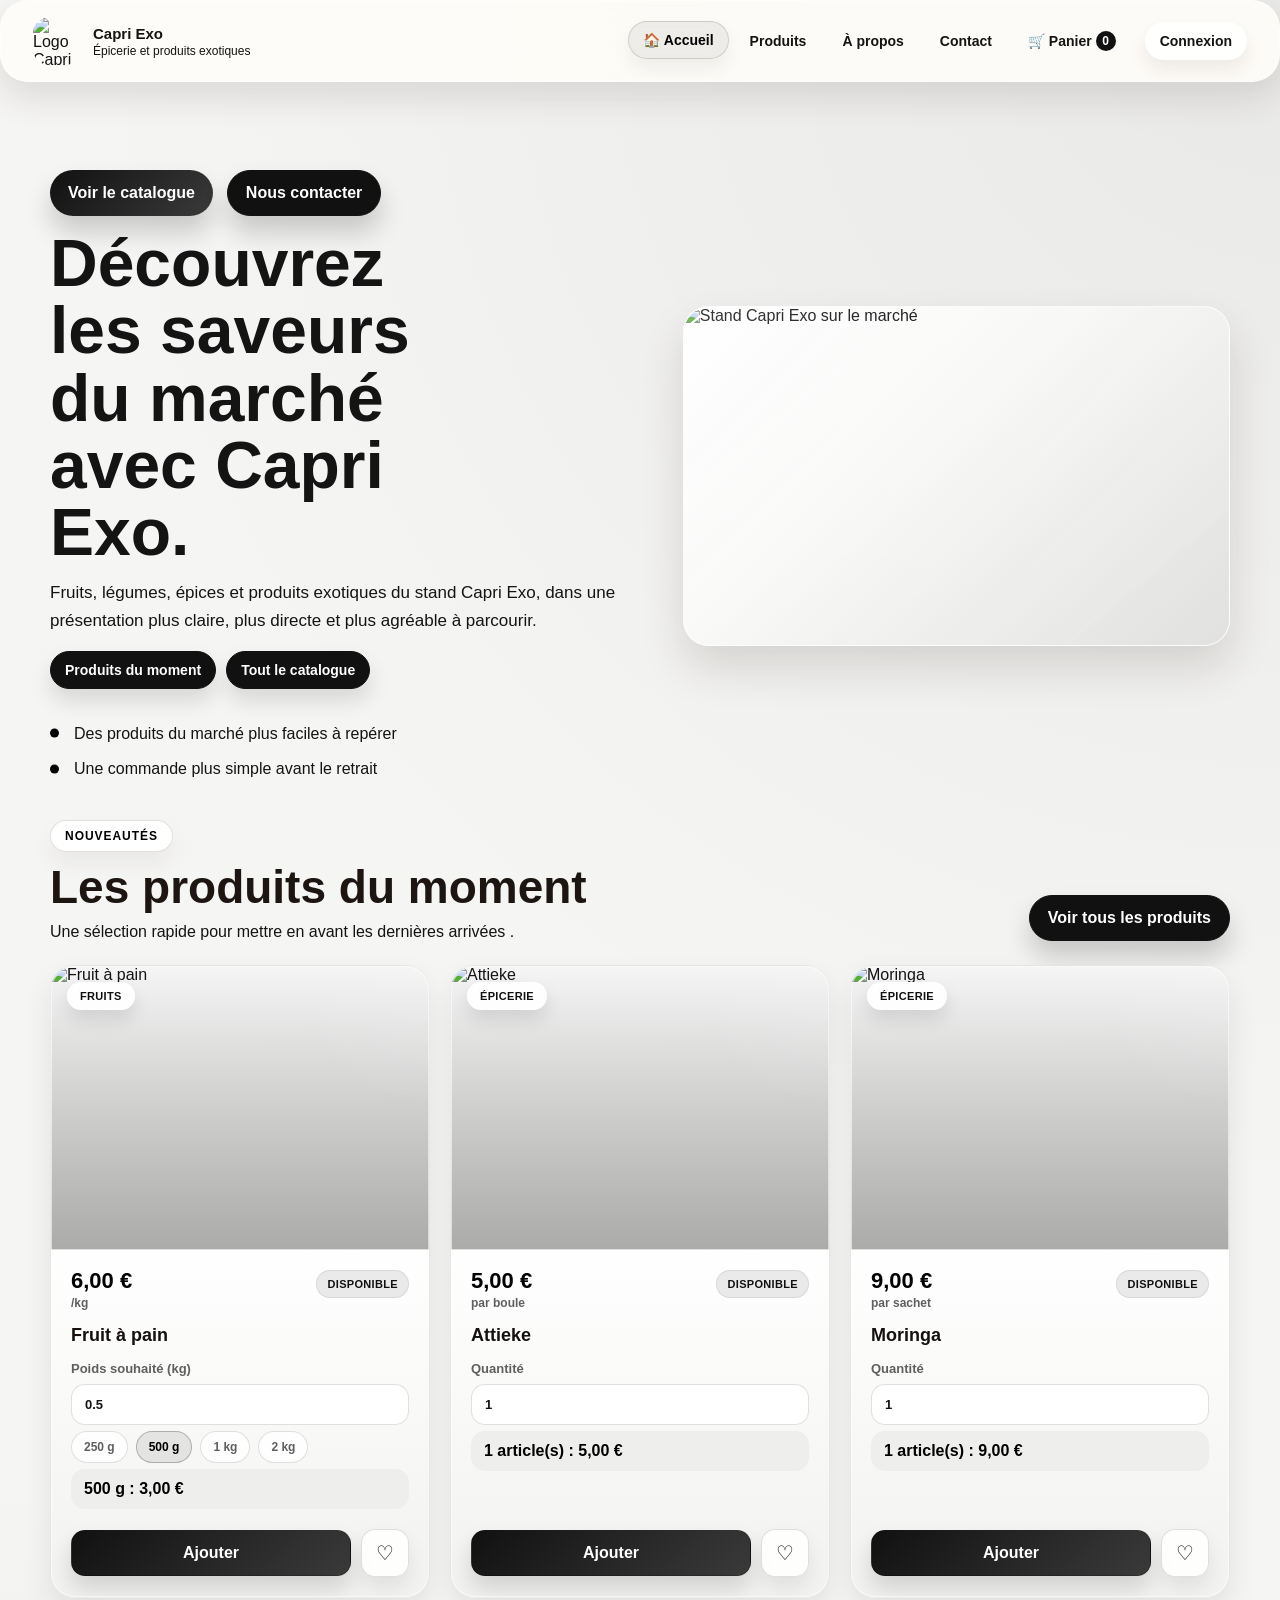
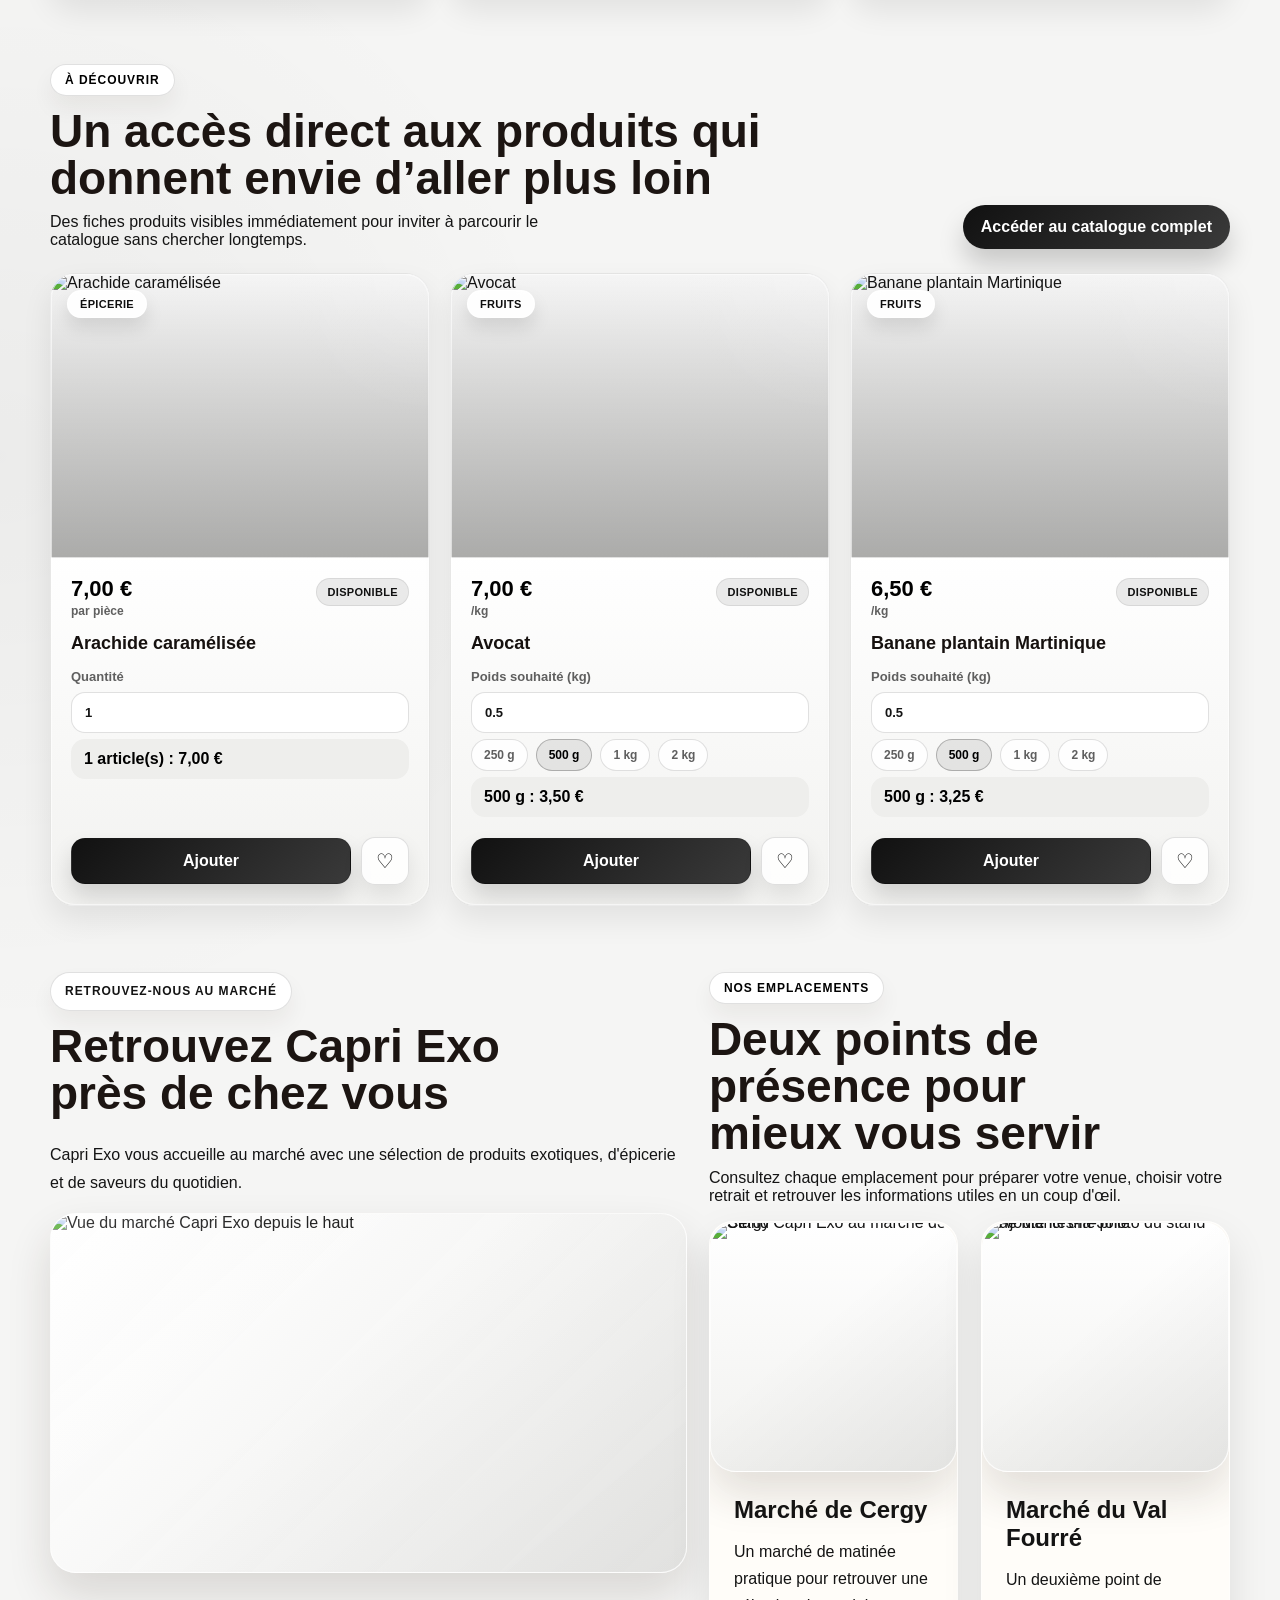
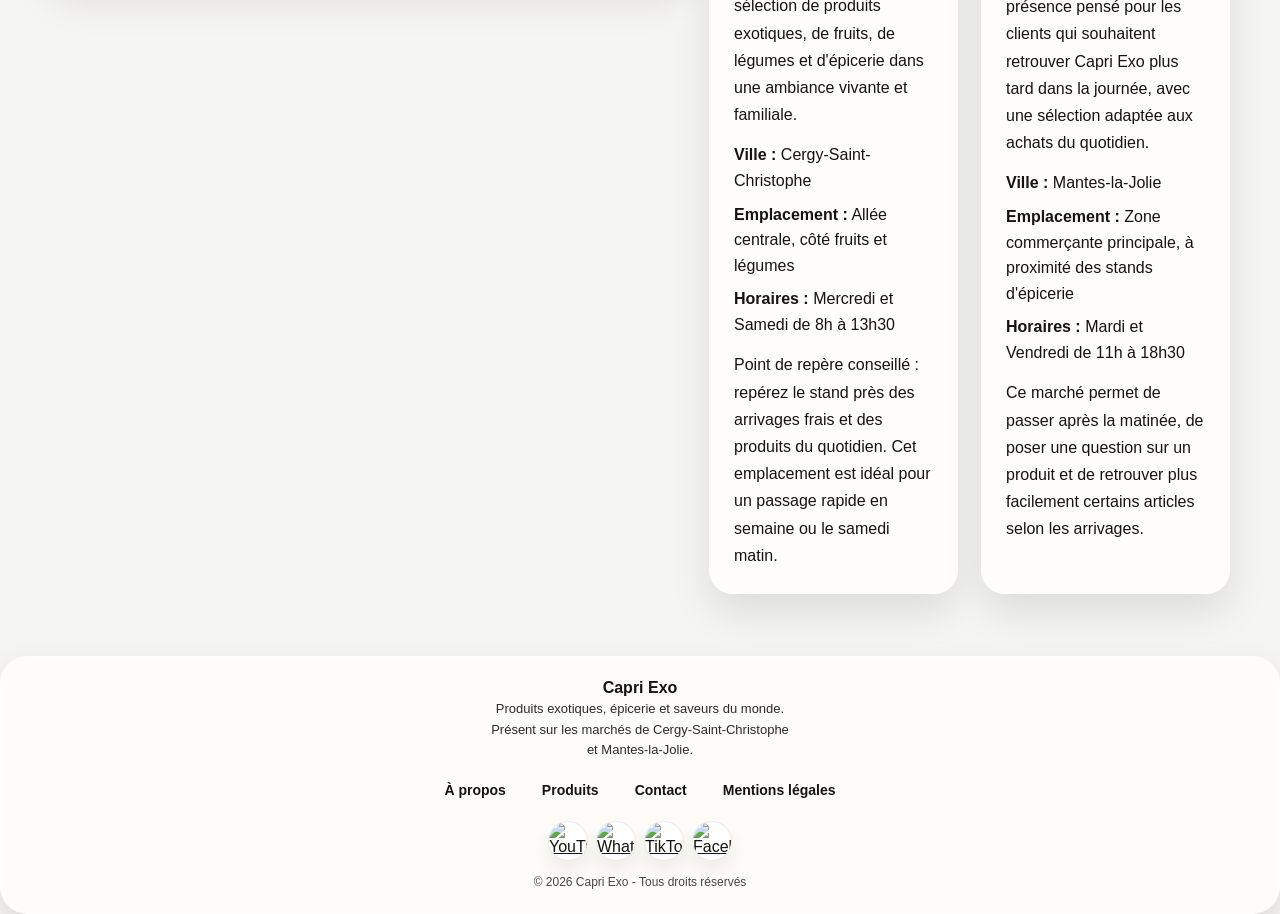
==== index.html @ e4e307e5 "Add files via upload" ====
﻿<!DOCTYPE html>
<html lang="fr">
<head>
  <meta charset="UTF-8">
  <meta name="viewport" content="width=device-width, initial-scale=1.0">
  <title>Capri Exo - Accueil</title>
  <meta name="description" content="Capri Exo présente des produits exotiques, épices, fruits, légumes et tubercules avec catalogue, fiches détaillées, panier et commande simplifiée.">
  <link rel="stylesheet" href="style.css">
  <link rel="icon" href="images/logocapriexo.png">
</head>
<body class="page-home">
  <nav class="site-nav">
    <a href="index.html" class="brand" aria-label="Accueil Capri Exo">
      <span class="brand-mark"><img src="images/logocapriexo.png" alt="Logo Capri Exo"></span>
      <span class="brand-text">
        <strong>Capri Exo</strong>
        <small>Épicerie et produits exotiques</small>
      </span>
    </a>

    <div class="nav-links">
      <a href="index.html" aria-current="page">🏠 Accueil</a>
      <a href="produits.html">Produits</a>
      <a href="apropos.html">À propos</a>
      <a href="contact.html">Contact</a>
      <a href="panier.html">🛒 Panier <span class="badge-panier">0</span></a>
      <a href="connexion.html" class="nav-login-link">Connexion</a>
    </div>
  </nav>

  <main>
    <section class="hero">
      <div class="hero-copy">
        <div class="hero-actions hero-actions-top">
          <a class="button button-primary" href="produits.html">Voir le catalogue</a>
          <a class="button button-secondary" href="contact.html">Nous contacter</a>
        </div>

        <h1>Découvrez les saveurs du marché avec Capri Exo.</h1>
        <p class="hero-text">
          Fruits, légumes, épices et produits exotiques du stand Capri Exo, dans une présentation
          plus claire, plus directe et plus agréable à parcourir.
        </p>

        <div class="hero-quick-links" aria-label="Accès rapide">
          <a class="quick-link" href="#latestHighlights">Produits du moment</a>
          <a class="quick-link" href="produits.html">Tout le catalogue</a>
        </div>

        <ul class="hero-points">
          <li>Des produits du marché plus faciles à repérer</li>
          <li>Une commande plus simple avant le retrait</li>
        </ul>
      </div>

      <div class="hero-visual">
        <div class="hero-photo-panel">
          <div class="photo-frame photo-frame-large">
            <img src="images/stand-marche-principal.webp" alt="Stand Capri Exo sur le marché">
          </div>
        </div>
      </div>
    </section>

    <section class="section home-products-section">
      <div class="home-section-head">
        <div class="section-heading section-heading-left">
          <p class="eyebrow">Nouveautés</p>
          <h2>Les produits du moment </h2>
          <p>Une sélection rapide pour mettre en avant les dernières arrivées .</p>
        </div>
        <a class="button button-secondary" href="produits.html">Voir tous les produits</a>
      </div>

      <div id="latestHighlights" class="product-grid compact-grid" aria-label="Produits du moment"></div>
    </section>

    <section class="section home-products-section home-products-section-alt">
      <div class="home-section-head">
        <div class="section-heading section-heading-left">
          <p class="eyebrow">À découvrir</p>
          <h2>Un accès direct aux produits qui donnent envie d’aller plus loin</h2>
          <p>Des fiches produits visibles immédiatement pour inviter à parcourir le catalogue sans chercher longtemps.</p>
        </div>
        <a class="button button-primary" href="produits.html">Accéder au catalogue complet</a>
      </div>

      <div id="homeSelection" class="product-grid compact-grid" aria-label="Produits à découvrir"></div>
    </section>

    <section class="section story-section">
      <div class="story-copy">
        <div class="section-heading section-heading-left">
          <p class="eyebrow">Retrouvez-nous au marché</p>
          <h2>Retrouvez Capri Exo près de chez vous</h2>
        </div>

        <p>
          Capri Exo vous accueille au marché avec une sélection de produits exotiques, d'épicerie et de saveurs du quotidien.
        </p>

        <div class="photo-frame market-photo-left">
          <img src="images/photo marché de haut.jpg" alt="Vue du marché Capri Exo depuis le haut">
        </div>
      </div>

      <div class="market-side">
        <div class="section-heading section-heading-left market-section-heading">
          <p class="eyebrow">Nos emplacements</p>
          <h2>Deux points de présence pour mieux vous servir</h2>
          <p>Consultez chaque emplacement pour préparer votre venue, choisir votre retrait et retrouver les informations utiles en un coup d'œil.</p>
        </div>

        <div id="marketLocationsGrid" class="market-locations-grid" aria-label="Présence de Capri Exo sur les marchés"></div>
      </div>
    </section>

  </main>

  <footer class="site-footer">
    <div class="footer-main">
      <div class="footer-brand">
        <strong>Capri Exo</strong>
        <p>Produits exotiques, épicerie et saveurs du monde.</p>
      </div>

      <div class="footer-links">
        <a href="apropos.html">À propos</a>
        <a href="produits.html">Produits</a>
        <a href="contact.html">Contact</a>
        <a href="mentionlegales.html">Mentions légales</a>
      </div>

      <div class="footer-socials" aria-label="Réseaux sociaux">
        <a href="https://www.youtube.com" target="_blank" rel="noopener noreferrer" aria-label="YouTube">
          <img src="images/youtubelogo.png" alt="YouTube">
        </a>
        <a href="https://www.whatsapp.com" target="_blank" rel="noopener noreferrer" aria-label="WhatsApp">
          <img src="images/whatapplogo.png" alt="WhatsApp">
        </a>
        <a href="https://www.tiktok.com" target="_blank" rel="noopener noreferrer" aria-label="TikTok">
          <img src="images/tiktoklogo.png" alt="TikTok">
        </a>
        <a href="https://www.facebook.com" target="_blank" rel="noopener noreferrer" aria-label="Facebook">
          <img src="images/facebooklogo.png" alt="Facebook">
        </a>
      </div>

      <p class="footer-copy">© 2026 Capri Exo - Tous droits réservés</p>
    </div>

  </footer>

  <script src="produit.js"></script>
</body>
</html>
---- style.css ----
﻿/* =========================
   1. VARIABLES ET BASE GLOBALE
========================= */

/* Variables globales du theme pour centraliser les couleurs, espacements et rayons. */
:root {
  --bg: #f5f5f4;
  --surface-soft: #eeeeec;
  --text: #141414;
  --muted: #5f5f5f;
  --line: rgba(0, 0, 0, 0.12);
  --primary: #111111;
  --primary-dark: #000000;
  --accent: #3d3d3d;
  --shadow: 0 18px 40px rgba(0, 0, 0, 0.10);
  --radius-lg: 24px;
  --max-width: 1180px;
  --space-section-y: 48px;
  --space-block-gap: 24px;
  --space-content-gap: 18px;
  --space-tight-gap: 12px;
  --space-card-padding: 24px;
  --space-card-padding-sm: 20px;
}

/* Les dimensions incluent bordure et padding pour simplifier les calculs. */
* {
  box-sizing: border-box;
}

/* Le defilement ancre est lisse sur tout le site. */
html {
  scroll-behavior: smooth;
}

/* Base visuelle de toute l'application. */
body {
  margin: 0;
  padding-top: 148px;
  min-height: 100vh;
  display: flex;
  flex-direction: column;
  font-family: Arial, sans-serif;
  background:
    radial-gradient(circle at top right, rgba(0, 0, 0, 0.05), transparent 28%),
    radial-gradient(circle at left center, rgba(0, 0, 0, 0.04), transparent 24%),
    var(--bg);
  color: var(--text);
}

/* Voile d'entree affiche pendant le chargement de la page. */
body::before {
  content: "";
  position: fixed;
  inset: 0;
  z-index: 5000;
  background: rgba(245, 245, 244, 0.94);
  pointer-events: none;
  animation: pageReveal 0.65s ease forwards;
}

/* Etat de sortie de page quand la navigation se fait entre ecrans. */
body.page-leaving::before {
  animation: none;
  opacity: 1;
  visibility: visible;
}

/* Contenu principal anime a l'arrivee de la page. */
body .site-nav,
body main,
body .site-footer {
  opacity: 0;
  transform: translateY(18px);
  animation: contentReveal 0.7s ease forwards;
}

/* Le bandeau superieur entre avec un leger decalage inverse. */
body .site-nav {
  transform: translateY(-12px);
  animation-duration: 0.6s;
}

body main {
  animation-delay: 0.08s;
}

body .site-footer {
  animation-delay: 0.16s;
}

/* Fond differencie pour la page d'accueil. */
body.page-home::before {
  background: #fff;
  animation-duration: 0.72s;
}

/* Sortie de page avec opacite reduite. */
body.page-leaving .site-nav,
body.page-leaving main,
body.page-leaving .site-footer {
  animation: none;
  opacity: 0;
  transform: translateY(12px);
  transition: opacity 0.28s ease, transform 0.28s ease;
}

/* Le header recule un peu plus lors de la sortie. */
body.page-leaving .site-nav {
  transform: translateY(-8px);
}

/* Le contenu principal prend l'espace vertical utile. */
main {
  min-height: 72vh;
  flex: 1 0 auto;
}

/* Les liens heritent de la couleur courante. */
a {
  color: inherit;
}

/* Les controles de formulaire utilisent la meme police que le contenu. */
button,
input,
textarea {
  font: inherit;
}

/* Les images restent responsives par defaut. */
img {
  max-width: 100%;
}

/* Elements animes progressivement au scroll ou a l'arrivee dans la page d'accueil. */
.reveal-on-scroll.reveal-ready {
  --reveal-y: 30px;
  --reveal-scale: 0.99;
  opacity: 0;
  transform: translate3d(0, var(--reveal-y), 0) scale(var(--reveal-scale));
  transition:
    opacity 0.78s cubic-bezier(0.22, 1, 0.36, 1),
    transform 0.78s cubic-bezier(0.22, 1, 0.36, 1);
  transition-delay: var(--reveal-delay, 0ms);
  will-change: opacity, transform;
  backface-visibility: hidden;
}

.reveal-on-scroll.reveal-ready.is-visible {
  opacity: 1;
  transform: translate3d(0, 0, 0) scale(1);
}

.reveal-card.reveal-ready {
  --reveal-y: 22px;
  --reveal-scale: 0.994;
}


/* =========================
   2. HEADER / NAVIGATION
========================= */

/* Header principal : il prend toute la largeur du haut de page, garde la marque a gauche,
   place la recherche au centre et les liens a droite. */
.site-nav {
  position: fixed;
  top: 0;
  left: 0;
  z-index: 2000;
  width: 100%;
  display: grid;
  grid-template-columns: auto 1fr;
  grid-template-areas: "brand links";
  align-items: center;
  gap: 18px;
  padding: 16px clamp(16px, 3vw, 32px);
  border: 1px solid rgba(255, 255, 255, 0.55);
  border-radius: 28px;
  background: rgba(255, 253, 249, 0.88);
  box-shadow: 0 16px 35px rgba(61, 36, 28, 0.12);
  backdrop-filter: blur(18px);
  overflow: hidden;
}

/* Bloc cliquable de la marque. */
.brand {
  grid-area: brand;
  display: inline-flex;
  align-items: center;
  gap: 12px;
  text-decoration: none;
  color: var(--text);
  flex-shrink: 0;
}

/* Pastille visuelle du logo. */
.brand-mark {
  width: 48px;
  height: 48px;
  display: inline-flex;
  align-items: center;
  justify-content: center;
  border-radius: 16px;
  overflow: hidden;
}

/* Logo image in the brand badge. */
.brand-mark img {
  width: 100%;
  height: 100%;
  object-fit: cover;
  display: block;
}

/* Empilement vertical du nom et du sous-titre. */
.brand-text {
  display: grid;
  gap: 2px;
}

/* Nom principal de la marque. */
.brand-text strong {
  font-size: 15px;
}

/* Sous-titre descriptif de la marque. */
.brand-text small {
  color: var(--text);
  font-size: 12px;
}

/* Zone des liens de navigation. */
.nav-links {
  grid-area: links;
  display: flex;
  align-items: center;
  gap: 6px;
  justify-self: end;
  justify-content: flex-end;
  flex-wrap: wrap;
}

/* Style des liens de navigation. */
.nav-links a {
  display: inline-flex;
  align-items: center;
  justify-content: center;
  padding: 10px 14px;
  border: 1px solid transparent;
  border-radius: 999px;
  color: var(--text);
  text-decoration: none;
  font-size: 14px;
  font-weight: 700;
  transition: background 0.25s ease, color 0.25s ease, transform 0.25s ease, border-color 0.25s ease, box-shadow 0.25s ease;
}

/* Etat au survol et page courante. */
.nav-links a:hover,
.nav-links a[aria-current="page"] {
  background: rgba(0, 0, 0, 0.06);
  color: var(--primary-dark);
  transform: translateY(-1px);
}

.nav-links a[aria-current="page"] {
  border-color: rgba(0, 0, 0, 0.14);
  box-shadow: 0 10px 20px rgba(0, 0, 0, 0.06);
}

/* Bouton de connexion plus visible tout à droite du header. */
.nav-login-link {
  margin-left: 8px;
  border: 1px solid rgba(0, 0, 0, 0.16);
  background: rgba(255, 255, 255, 0.82);
  color: var(--primary-dark);
  box-shadow: 0 10px 18px rgba(67, 42, 30, 0.08);
}

.nav-login-link:hover,
.nav-login-link[aria-current="page"] {
  background: rgba(0, 0, 0, 0.08);
}

.nav-toggle {
  display: none;
  align-items: center;
  justify-content: center;
  width: 46px;
  height: 46px;
  padding: 0;
  border: 1px solid rgba(0, 0, 0, 0.12);
  border-radius: 16px;
  background: rgba(255, 255, 255, 0.9);
  color: var(--primary-dark);
  box-shadow: 0 10px 18px rgba(0, 0, 0, 0.08);
}

.nav-toggle-bars {
  display: grid;
  gap: 5px;
}

.nav-toggle-bars span {
  display: block;
  width: 18px;
  height: 2px;
  border-radius: 999px;
  background: currentColor;
  transition: transform 0.22s ease, opacity 0.22s ease;
}

/* Badge du panier dans le menu. */
.badge-panier {
  display: inline-flex;
  align-items: center;
  justify-content: center;
  min-width: 20px;
  height: 20px;
  margin-left: 4px;
  padding: 0 5px;
  border-radius: 999px;
  background: var(--primary);
  color: #fff;
  font-size: 12px;
}

/* Formulaire de recherche de la barre du haut. */
.search-box {
  display: flex;
  align-items: center;
  width: min(100%, 600px);
  min-height: 56px;
  margin: 0 auto;
  padding: 4px;
  border: 1px solid rgba(95, 67, 52, 0.14);
  border-radius: 999px;
  background: rgba(255, 255, 255, 0.96);
  box-shadow: 0 10px 24px rgba(67, 42, 30, 0.08);
  transition: border-color 0.25s ease, box-shadow 0.25s ease, transform 0.25s ease;
}

/* Effet visuel applique quand on clique dans la recherche. */
.search-box:focus-within {
  border-color: rgba(0, 0, 0, 0.28);
  box-shadow: 0 14px 30px rgba(0, 0, 0, 0.10);
}

/* Champ de recherche principal. */
.search-box input {
  width: 100%;
  padding: 14px 18px;
  border: none;
  background: transparent;
  color: var(--text);
  font-size: 15px;
}

/* Style du texte indicatif dans le champ. */
.search-box input::placeholder {
  color: #8a7d76;
}

/* On garde un focus propre sans double contour sur le champ. */
.search-box input:focus {
  outline: none;
  box-shadow: none;
}

/* Bouton de soumission de la recherche. */
.search-box button {
  width: 48px;
  height: 48px;
  flex: 0 0 48px;
  padding: 0;
  border-radius: 50%;
  background: linear-gradient(135deg, var(--primary), #3a3a3a);
  color: #fff;
  font-weight: 700;
  box-shadow: 0 10px 18px rgba(0, 0, 0, 0.18);
  transition: transform 0.25s ease, box-shadow 0.25s ease, filter 0.25s ease;
}

/* Animation legere au survol du bouton. */
.search-box button:hover {
  transform: translateY(-1px) scale(1.03);
  box-shadow: 0 14px 22px rgba(0, 0, 0, 0.22);
  filter: brightness(1.03);
}

/* Taille et dessin de l'icone de recherche. */
.search-box button svg {
  width: 19px;
  height: 19px;
  stroke: currentColor;
  stroke-width: 2.2;
  fill: none;
  stroke-linecap: round;
  stroke-linejoin: round;
}

/* =========================
   3. BOUTONS ET FORMULAIRES
========================= */

/* Etats de focus pour les champs des formulaires. */
.form-stack input:focus,
.form-stack select:focus,
.form-stack textarea:focus,
.quantity-control input:focus,
.cart-control input:focus,
.summary-fields input:focus,
.summary-fields select:focus,
.summary-fields textarea:focus {
  outline: none;
  border-color: rgba(0, 0, 0, 0.28);
  box-shadow: 0 0 0 4px rgba(0, 0, 0, 0.08);
}

/* Boutons partages entre la recherche et les composants generiques. */
.search-box button,
.button {
  display: inline-flex;
  align-items: center;
  justify-content: center;
  border: none;
  border-radius: 999px;
  cursor: pointer;
  text-decoration: none;
  transition: transform 0.25s ease, box-shadow 0.25s ease, background 0.25s ease;
}

/* Base des boutons reutilisables. */
.button {
  padding: 13px 18px;
  font-weight: 700;
}

/* Animation commune au survol de plusieurs controles. */
.button:hover,
.icon-button:hover,
.filter-button:hover,
.add-button:hover {
  transform: translateY(-2px);
}

/* Variante primaire des boutons d'action. */
.button-primary {
  background: linear-gradient(135deg, var(--primary), #3a3a3a);
  color: #fff;
  box-shadow: 0 16px 26px rgba(0, 0, 0, 0.18);
}

/* Variante secondaire plus legere. */
.button-secondary {
  background: rgba(255, 255, 255, 0.76);
  color: var(--primary-dark);
  border: 1px solid rgba(0, 0, 0, 0.14);
}

/* Variante WhatsApp pour les commandes rapides. */
.button-whatsapp {
  background: #1f1f1f;
  color: #fff;
  box-shadow: 0 16px 26px rgba(0, 0, 0, 0.18);
}

/* Les boutons désactivés restent visibles mais non cliquables. */
button:disabled,
.button:disabled,
.add-button:disabled {
  opacity: 0.55;
  cursor: not-allowed;
  transform: none;
  box-shadow: none;
}

/* Etiquettes de formulaire dans les cartes et le panier. */
.quantity-control label,
.cart-control label,
.form-stack label {
  display: grid;
  gap: 8px;
  color: var(--muted);
  font-size: 13px;
  font-weight: 700;
}

/* Champs de saisie generiques. */
.quantity-control input,
.cart-control input,
.form-stack input,
.form-stack select,
.form-stack textarea {
  width: 100%;
  padding: 12px 13px;
  border: 1px solid var(--line);
  border-radius: 14px;
  background: rgba(255, 255, 255, 0.92);
  color: var(--text);
}

/* Zone de saisie multilignes. */
.form-stack textarea {
  min-height: 120px;
  resize: vertical;
}

/* Message de formulaire ou de confirmation. */
.form-message {
  min-height: 24px;
  margin: 12px 0 0;
  color: var(--primary-dark);
  font-weight: 700;
}

/* =========================
   4. BLOCS COMMUNS ET MISE EN PAGE
========================= */

/* Grilles et grandes zones de page partagees. */
.hero,
.section,
.catalog-page,
.detail-page,
.contact-page,
.cart-page,
.about-page,
.legal-page {
  width: min(calc(100% - 32px), var(--max-width));
  margin: 0 auto;
}

/* Cartes partagees entre plusieurs sections du site. */
.content-card,
.feature-card,
.product-card,
.review-card,
.cart-item,
.summary-card,
.modal-card,
.info-panel {
  border: 1px solid rgba(255, 255, 255, 0.6);
  border-radius: var(--radius-lg);
  background: rgba(255, 253, 249, 0.9);
  box-shadow: var(--shadow);
}

.photo-frame,
.content-card,
.feature-card,
.market-location-card,
.review-card,
.summary-card,
.info-panel {
  transition:
    transform 0.35s ease,
    box-shadow 0.35s ease,
    border-color 0.35s ease;
}

.page-home .photo-frame:hover,
.page-home .content-card:hover,
.page-home .feature-card:hover,
.page-home .market-location-card:hover,
.page-home .info-panel:hover {
  transform: translateY(-4px);
  box-shadow: 0 26px 46px rgba(0, 0, 0, 0.14);
  border-color: rgba(0, 0, 0, 0.12);
}

/* Padding commun des cartes de contenu. */
.feature-card,
.content-card,
.info-panel,
.summary-card {
  padding: var(--space-card-padding);
}

/* Titre dans les cartes de contenu. */
.feature-card h3,
.content-card h2,
.info-panel h3,
.summary-card h2,
.modal-card h2 {
  margin: 0 0 14px;
  font-size: clamp(21px, 2.1vw, 30px);
  line-height: 1.15;
  text-wrap: balance;
}

/* Petit surtitre de section. */
.eyebrow {
  display: inline-flex;
  align-items: center;
  width: fit-content;
  margin: 0 0 10px;
  padding: 8px 14px;
  border: 1px solid rgba(0, 0, 0, 0.12);
  border-radius: 999px;
  background: rgba(255, 255, 255, 0.94);
  color: var(--primary-dark);
  font-size: 12px;
  font-weight: 700;
  letter-spacing: 0.08em;
  text-transform: uppercase;
  box-shadow: 0 12px 22px rgba(59, 37, 24, 0.06);
}

/* Titres partages entre le hero, les sections et les fiches produit. */
.hero h1,
.page-banner h1,
.section-heading h2,
.product-info h1 {
  margin: 0;
  line-height: 1.02;
}

/* Corps de texte descriptif des principales zones. */
.hero-text,
.page-banner p,
.story-copy p,
.content-card p,
.product-description,
.info-panel p {
  color: var(--text);
  line-height: 1.75;
}

/* Titre de section centre. */
.section-heading {
  max-width: 720px;
  margin: 0 auto 24px;
  display: grid;
  gap: var(--space-tight-gap);
  text-align: center;
}

/* Variante alignee a gauche. */
.section-heading-left,
.page-banner-left {
  margin-left: 0;
  margin-right: auto;
  text-align: left;
  justify-items: start;
}

.section-heading .eyebrow,
.page-banner .eyebrow {
  margin-bottom: 0;
}

.section-heading:not(.section-heading-left) .eyebrow,
.page-banner:not(.page-banner-left) .eyebrow {
  margin-left: auto;
  margin-right: auto;
}

/* Taille du titre secondaire de section. */
.section-heading h2 {
  font-size: clamp(28px, 4vw, 46px);
  text-wrap: balance;
}

.page-banner h1,
.section-heading h2,
.product-info h1 {
  color: #1c1512;
}

.page-banner p:last-child,
.section-heading p:last-child {
  max-width: 62ch;
  margin: 0 auto;
}

.page-banner-left p:last-child,
.section-heading-left p:last-child {
  margin-left: 0;
}

/* Texte adouci pour les infos secondaires. */
.info-note,
.muted {
  color: var(--text);
}

.page-banner p:last-child,
.content-card > p,
.legal-stack p,
.contact-layout p,
.summary-card > p {
  max-width: 60ch;
}

/* Etat vide lorsqu'aucun contenu n'est present. */
.empty-state {
  padding: 38px 28px;
  border-radius: var(--radius-lg);
  background: rgba(255, 253, 249, 0.9);
  box-shadow: var(--shadow);
  text-align: center;
}

/* =========================
   5. PAGE D'ACCUEIL
========================= */

/* Hero de la page d'accueil. */
.hero {
  position: relative;
  display: grid;
  grid-template-columns: 1.05fr 0.95fr;
  gap: 28px;
  align-items: center;
  padding: 22px 0 18px;
}

/* Taille du titre principal sur la page d'accueil. */
.hero h1 {
  max-width: 10ch;
  margin: 0;
  font-size: clamp(38px, 6.2vw, 66px);
  line-height: 1.02;
}

/* Description longue du hero. */
.hero-text {
  max-width: 600px;
  margin: 12px 0 16px;
  font-size: 17px;
  line-height: 1.65;
}

.hero-quick-links {
  display: flex;
  flex-wrap: wrap;
  gap: 10px;
  margin: 0 0 14px;
}

.quick-link {
  display: inline-flex;
  align-items: center;
  justify-content: center;
  padding: 10px 14px;
  border: 1px solid rgba(0, 0, 0, 0.10);
  border-radius: 999px;
  background: rgba(255, 255, 255, 0.82);
  color: var(--primary-dark);
  text-decoration: none;
  font-size: 14px;
  font-weight: 700;
  box-shadow: 0 10px 18px rgba(0, 0, 0, 0.05);
  transition: transform 0.22s ease, box-shadow 0.22s ease, background 0.22s ease, border-color 0.22s ease;
}

.quick-link:hover {
  transform: translateY(-1px);
  border-color: rgba(0, 0, 0, 0.16);
  background: rgba(255, 255, 255, 0.96);
  box-shadow: 0 14px 22px rgba(0, 0, 0, 0.08);
}

.page-home .quick-link {
  border-color: #111111;
  background: #111111;
  color: #ffffff;
  box-shadow: 0 12px 22px rgba(0, 0, 0, 0.12);
}

.page-home .quick-link:hover {
  border-color: #1f1f1f;
  background: #1f1f1f;
  color: #ffffff;
  box-shadow: 0 14px 24px rgba(0, 0, 0, 0.18);
}

.page-home .hero-actions-top .button-secondary,
.page-home .home-products-section .home-section-head .button-secondary {
  background: #111111;
  color: #ffffff;
  border-color: #111111;
  box-shadow: 0 16px 26px rgba(0, 0, 0, 0.18);
}

.page-home .hero-actions-top .button-secondary:hover,
.page-home .home-products-section .home-section-head .button-secondary:hover {
  background: #1f1f1f;
  color: #ffffff;
  border-color: #1f1f1f;
}

/* Ligne d'actions du hero. */
.hero-actions {
  display: flex;
  gap: 14px;
  flex-wrap: wrap;
}

/* Listes de points mis en avant. */
.hero-points,
.plain-list {
  display: grid;
  gap: 10px;
  margin: 18px 0 0;
  padding: 0;
  list-style: none;
}

/* Puces decoratives des listes. */
.hero-points li,
.plain-list li {
  position: relative;
  padding-left: 24px;
  color: var(--text);
  line-height: 1.6;
}

/* Pastille decoratrice devant chaque item de liste. */
.hero-points li::before,
.plain-list li::before {
  content: "";
  position: absolute;
  top: 0.8em;
  left: 0;
  width: 9px;
  height: 9px;
  transform: translateY(-50%);
  border-radius: 50%;
  background: #000000;
}

/* Colonne visuelle du hero. */
.hero-visual {
  display: grid;
  gap: var(--space-content-gap);
}

/* Bloc photo principal de l'accueil. */
.hero-photo-panel {
  display: grid;
  gap: var(--space-tight-gap);
}

/* Cadres photo utilises sur l'accueil avant meme d'avoir les vraies images. */
.photo-frame {
  position: relative;
  overflow: hidden;
  border: 1px solid rgba(255, 255, 255, 0.68);
  border-radius: 26px;
  background:
    linear-gradient(135deg, rgba(255, 255, 255, 0.98), rgba(238, 238, 236, 0.95));
  box-shadow: 0 22px 44px rgba(53, 33, 24, 0.14);
}

.photo-frame::before {
  content: "";
  position: absolute;
  inset: 0;
  background: linear-gradient(140deg, rgba(255, 255, 255, 0.16), transparent 42%, rgba(0, 0, 0, 0.06));
  pointer-events: none;
  animation: frameSheen 9s ease-in-out infinite;
}

.photo-frame-large {
  min-height: 340px;
}

.home-wide-photo {
  min-height: 400px;
}

.photo-frame-medium {
  min-height: 250px;
}

.photo-frame-small {
  min-height: 180px;
}

/* Style deja pret pour une vraie image quand tu l'ajouteras plus tard. */
.photo-frame img {
  width: 100%;
  height: 100%;
  display: block;
  object-fit: cover;
}

/* Emplacement visible tant que la vraie photo n'est pas encore mise. */
.photo-placeholder {
  position: relative;
  z-index: 1;
  min-height: inherit;
  height: 100%;
  display: grid;
  align-content: end;
  gap: 10px;
  padding: 28px;
}

.photo-placeholder-kicker {
  display: inline-flex;
  width: fit-content;
  padding: 8px 12px;
  border-radius: 999px;
  background: rgba(255, 255, 255, 0.86);
  color: var(--primary-dark);
  font-size: 12px;
  font-weight: 700;
  box-shadow: 0 12px 22px rgba(58, 36, 25, 0.1);
}

.photo-placeholder strong {
  font-size: clamp(22px, 3vw, 32px);
  line-height: 1.18;
}

.photo-placeholder p {
  margin: 0;
  color: var(--text);
  line-height: 1.65;
}

.photo-placeholder span {
  font-weight: 700;
}

/* Petit texte sous le visuel principal. */
.photo-caption {
  margin: 0;
  color: var(--text);
  line-height: 1.65;
}

/* Badges de contexte dans les cartes. */
.media-badge,
.card-kicker {
  display: inline-flex;
  width: fit-content;
  padding: 8px 12px;
  border-radius: 999px;
  background: rgba(34, 27, 24, 0.08);
  color: var(--text);
  font-size: 12px;
  font-weight: 700;
}

/* Grilles reutilisees sur plusieurs sections. */
.feature-grid,
.about-grid,
.contact-layout {
  display: grid;
  gap: var(--space-block-gap);
}

/* Espacement vertical des sections principales. */
.section {
  padding: var(--space-section-y) 0 28px;
}

/* Variante de recherche centree pour la page catalogue. */
.catalog-search-box {
  position: sticky;
  top: 108px;
  z-index: 1500;
  margin: 0 auto 20px;
  width: min(100%, 680px);
}

/* Grille des cartes d'avantages. */
.feature-grid {
  grid-template-columns: repeat(3, 1fr);
}

/* Mise en page de la section histoire. */
.story-section {
  display: grid;
  grid-template-columns: 1.1fr 0.9fr;
  gap: 22px;
  align-items: start;
}

/* Colonne droite de la section marche : photos + infos. */
.market-side {
  display: grid;
  gap: 14px;
}

.market-section-heading {
  margin-bottom: 2px;
}

.market-locations-grid {
  display: grid;
  grid-template-columns: repeat(2, minmax(0, 1fr));
  gap: var(--space-block-gap);
}

.market-location-card {
  overflow: hidden;
  border: 1px solid rgba(255, 255, 255, 0.6);
  border-radius: var(--radius-lg);
  background: rgba(255, 253, 249, 0.92);
  box-shadow: var(--shadow);
}

.market-location-card .photo-frame {
  position: relative;
  display: block;
  padding: 0;
  line-height: 0;
  background: linear-gradient(180deg, #ffffff, #f1f1ef);
}

.market-location-card .photo-frame img {
  position: absolute;
  inset: 0;
  width: 100%;
  height: 100%;
  display: block;
  object-fit: cover;
  object-position: center;
  padding: 0;
  margin: 0;
}

.market-location-content {
  display: grid;
  gap: 14px;
  padding: var(--space-card-padding);
}

.market-location-content h3 {
  margin: 0;
  font-size: 24px;
}

.market-location-summary,
.market-location-note {
  margin: 0;
  color: var(--text);
  line-height: 1.7;
}

.market-location-meta {
  display: grid;
  gap: 8px;
  margin: 0;
  padding: 0;
  list-style: none;
}

.market-location-meta li {
  color: var(--text);
  line-height: 1.6;
}

.market-photo-left {
  width: 100%;
  min-height: 360px;
  margin-top: 16px;
  margin-left: 0;
}

/* Lignes d'adresse et d'infos pratiques. */
.info-line {
  margin: 0 0 10px;
}

.home-products-section {
  display: grid;
  gap: 24px;
}

.home-products-section-alt {
  padding-top: 18px;
}

.home-section-head {
  display: flex;
  align-items: end;
  justify-content: space-between;
  gap: 18px;
  flex-wrap: wrap;
}

.home-section-head .section-heading {
  margin: 0;
  text-align: left;
}

.home-section-head .section-heading p:last-child {
  margin-left: 0;
}

/* Colonne de texte du hero. */
.hero-copy {
  display: grid;
  align-content: start;
}

.hero-actions-top {
  display: flex;
  justify-content: flex-start;
  margin: 0 0 14px;
}

/* Sections de l'accueil legerement plus espacees pour un rendu plus propre. */
.page-home .section {
  padding-top: 38px;
}

/* La section qui suit le hero reste un peu plus proche pour garder le rythme. */
.page-home .hero + .section {
  padding-top: 20px;
}

/* Liste de points dans la partie histoire. */
.store-checklist {
  display: grid;
  gap: 10px;
  margin: 16px 0 0;
  padding: 0;
  list-style: none;
}

/* Element unitaire de la liste d'accueil. */
.store-checklist li {
  position: relative;
  padding-left: 24px;
  color: var(--text);
  line-height: 1.6;
}

/* Pastille noire devant les points de la liste. */
.store-checklist li::before {
  content: "";
  position: absolute;
  top: 0.8em;
  left: 0;
  width: 9px;
  height: 9px;
  transform: translateY(-50%);
  border-radius: 50%;
  background: #000000;
}

/* Lien place dans l'encart d'informations. */
.info-panel .button {
  margin-top: 10px;
}

/* =========================
   6. PAGES DE CONTENU
========================= */

/* Bandeau d'introduction sur les pages internes. */
.page-banner {
  max-width: 820px;
  margin: 0 auto;
  padding: 40px 0 22px;
  display: grid;
  gap: 16px;
  text-align: center;
}

/* Grand titre du bandeau. */
.page-banner h1 {
  font-size: clamp(34px, 4.2vw, 52px);
  text-wrap: balance;
}

.page-banner::after {
  content: "";
  width: min(160px, 28vw);
  height: 3px;
  margin: 6px auto 0;
  border-radius: 999px;
  background: linear-gradient(90deg, rgba(0, 0, 0, 0.10), rgba(0, 0, 0, 0.92), rgba(120, 120, 120, 0.35));
}

.page-banner-left::after {
  margin-left: 0;
}

/* Espacement bas pour les pages secondaires. */
.contact-page,
.about-page,
.legal-page,
.cart-page {
  padding-bottom: 76px;
  display: grid;
  gap: 32px;
  align-content: start;
}

.about-page > .about-hero-visual,
.about-page > .about-grid,
.about-page > .about-markets-section,
.about-page > .about-gallery,
.contact-page > .contact-layout,
.contact-page > .section,
.legal-page > .legal-stack,
.cart-page > .cart-list,
.cart-page > .order-confirmation-shell {
  margin-top: 0;
}

.location-card {
  align-content: start;
}

.about-hero-visual {
  margin: 0;
}

.about-grid {
  grid-template-columns: repeat(2, minmax(0, 1fr));
  align-items: start;
}

.about-gallery {
  display: grid;
  grid-template-columns: repeat(3, minmax(0, 1fr));
  gap: var(--space-block-gap);
  margin-top: 0;
}

.about-markets-section {
  padding-top: 0;
}

/* Grille de la page contact et des autres blocs de contenu. */
.contact-layout {
  grid-template-columns: 0.9fr 1fr 1fr;
  margin-top: 0;
  align-items: start;
}

/* Liste des avis et pile des contenus legaux. */
.review-list,
.legal-stack {
  display: grid;
  gap: 18px;
}

.about-grid > .content-card,
.contact-layout > .content-card,
.legal-stack > .content-card {
  height: 100%;
}

.contact-page .form-stack {
  display: grid;
  gap: 16px;
}

.contact-page .form-stack label {
  gap: 10px;
}

.contact-page .form-stack input,
.contact-page .form-stack select,
.contact-page .form-stack textarea {
  padding: 13px 14px;
}

.contact-page #reviewSummary {
  margin: 4px 0 10px;
}

/* Les boutons des formulaires de contact et d'avis descendent legerement pour mieux respirer. */
.contact-page .form-stack .button-primary {
  margin-top: 14px;
}

.contact-page .form-message {
  margin-top: 14px;
}
/* Carte d'avis. */
.review-card {
  padding: var(--space-card-padding-sm);
  display: grid;
  gap: 12px;
}

/* En-tete d'un avis. */
.review-card-header {
  display: flex;
  justify-content: space-between;
  gap: 12px;
  margin-bottom: 0;
}

/* Score en etoiles d'un avis. */
.review-stars {
  color: var(--primary-dark);
}

/* Ligne de sélection des étoiles dans le formulaire d'avis. */
.rating-picker {
  display: flex;
  gap: 8px;
  flex-wrap: wrap;
}

/* Etoile cliquable dans le formulaire d'avis. */
.rating-star {
  width: 42px;
  height: 42px;
  border: 1px solid rgba(0, 0, 0, 0.12);
  border-radius: 999px;
  background: rgba(255, 255, 255, 0.78);
  color: rgba(0, 0, 0, 0.28);
  font-size: 22px;
  line-height: 1;
  cursor: pointer;
  transition: transform 0.22s ease, color 0.22s ease, background 0.22s ease;
}

.rating-star.is-active {
  background: rgba(0, 0, 0, 0.08);
  color: var(--primary-dark);
}

/* Message flottant d'ajout au panier et de confirmation rapide. */
.site-toast {
  position: fixed;
  right: 18px;
  bottom: 18px;
  z-index: 5000;
  min-width: 220px;
  max-width: min(360px, calc(100% - 36px));
  padding: 14px 16px;
  border-radius: 16px;
  background: rgba(34, 27, 24, 0.94);
  color: #fff;
  box-shadow: 0 16px 30px rgba(34, 27, 24, 0.28);
  opacity: 0;
  transform: translateY(10px);
  pointer-events: none;
  transition: opacity 0.24s ease, transform 0.24s ease;
}

.site-toast.is-visible {
  opacity: 1;
  transform: translateY(0);
}

/* =========================
   7. CATALOGUE PRODUITS
========================= */

/* Zone de filtres du catalogue. */
.catalog-tools {
  display: grid;
  gap: var(--space-tight-gap);
  margin: 20px 0 24px;
}

/* Rangee de filtres. */
.filter-row {
  display: flex;
  justify-content: center;
  gap: 10px;
  flex-wrap: wrap;
}

/* Rangee secondaire plus compacte. */
.secondary-row {
  gap: 8px;
}

/* Ligne de tri du catalogue. */
.sort-row {
  align-items: center;
}

/* Etiquette du select de tri. */
.sort-label {
  color: var(--muted);
  font-size: 14px;
  font-weight: 700;
}

/* Select de tri des produits. */
.sort-select {
  min-width: 220px;
  padding: 11px 14px;
  border: 1px solid rgba(95, 67, 52, 0.14);
  border-radius: 999px;
  background: rgba(255, 255, 255, 0.9);
  color: var(--text);
}

/* Boutons de filtres, boutons d'icones et boutons d'ajout. */
.filter-button,
.icon-button,
.add-button {
  border: 1px solid rgba(0, 0, 0, 0.12);
  cursor: pointer;
  transition: transform 0.25s ease, background 0.25s ease, border-color 0.25s ease;
}

/* Style de base des filtres. */
.filter-button {
  padding: 10px 16px;
  border-radius: 999px;
  background: rgba(255, 255, 255, 0.76);
  color: var(--muted);
  font-weight: 700;
}

/* Etat actif du filtre. */
.filter-button.is-active {
  background: rgba(0, 0, 0, 0.08);
  color: var(--primary-dark);
  border-color: rgba(0, 0, 0, 0.24);
}

/* Petite ligne de badges produit dans les cartes. */
.product-tag-row {
  display: flex;
  flex-wrap: wrap;
  gap: 8px;
  margin-top: 10px;
}

/* Espace supplémentaire sur la fiche détaillée. */
.detail-tag-row {
  margin: 0 0 14px;
}

/* Badge individuel du produit. */
.product-tag {
  display: inline-flex;
  align-items: center;
  padding: 6px 10px;
  border-radius: 999px;
  font-size: 12px;
  font-weight: 700;
  border: 1px solid rgba(0, 0, 0, 0.08);
  background: rgba(0, 0, 0, 0.04);
  color: #1c1c1c;
}

/* Déclinaisons visuelles des badges produit. */
.tag-nouveau {
  background: rgba(0, 0, 0, 0.08);
  color: #111111;
}

.tag-populaire {
  background: rgba(0, 0, 0, 0.08);
  color: #111111;
}

.tag-arrivage {
  background: rgba(0, 0, 0, 0.10);
  color: #222222;
}

.tag-rupture {
  background: rgba(0, 0, 0, 0.10);
  color: #2a2a2a;
}

.tag-promo {
  background: rgba(0, 0, 0, 0.08);
  color: #111111;
}

/* Compteur de resultats du catalogue. */
.catalog-count {
  margin: 0;
  text-align: center;
  color: var(--muted);
  font-size: 14px;
}

/* Grille principale des produits. */
.product-grid {
  display: grid;
  grid-template-columns: repeat(4, minmax(0, 1fr));
  gap: 20px;
}

/* Etat vide du catalogue sur toute la largeur de la grille. */
.catalog-empty {
  grid-column: 1 / -1;
}

/* Version compacte de la grille. */
.compact-grid {
  grid-template-columns: repeat(3, minmax(0, 1fr));
}

/* Carte individuelle d'un produit. */
.product-card {
  position: relative;
  display: flex;
  flex-direction: column;
  min-height: 420px;
  overflow: hidden;
  isolation: isolate;
  border: 1px solid rgba(0, 0, 0, 0.08);
  background: linear-gradient(180deg, rgba(255, 255, 255, 0.98), rgba(247, 247, 245, 0.96));
  box-shadow:
    0 14px 30px rgba(0, 0, 0, 0.08),
    0 1px 0 rgba(255, 255, 255, 0.82) inset;
  transform: translateY(0);
  transition:
    transform 0.34s ease,
    box-shadow 0.34s ease,
    border-color 0.34s ease,
    background 0.34s ease;
}

.product-card::before {
  content: "";
  position: absolute;
  inset: 0;
  border-radius: inherit;
  border: 1px solid rgba(255, 255, 255, 0.58);
  pointer-events: none;
  z-index: 1;
}

/* Effet de survol de la carte produit. */
.product-card:hover {
  transform: translateY(-10px);
  box-shadow:
    0 30px 58px rgba(0, 0, 0, 0.16),
    0 1px 0 rgba(255, 255, 255, 0.86) inset;
  border-color: rgba(0, 0, 0, 0.14);
  background: linear-gradient(180deg, rgba(255, 255, 255, 1), rgba(249, 249, 247, 0.98));
}

/* Lien enveloppant une carte produit. */
.product-link {
  display: block;
  width: 100%;
  text-decoration: none;
  overflow: hidden;
}

/* Zone image neutre :
   on retire le grand fond vert pour laisser une base plus propre,
   en attendant que tu remplaces par de vraies photos produit. */
.product-media,
.detail-media {
  position: relative;
  overflow: hidden;
  border-bottom: 1px solid var(--line);
  background:
    radial-gradient(circle at top right, rgba(255, 255, 255, 0.82), transparent 30%),
    linear-gradient(180deg, #ffffff, #ededeb);
}

/* Haut de carte arrondi pour les vignettes catalogue. */
.product-media {
  border-radius: 22px 22px 0 0;
}

/* Cadre entier arrondi pour la grande image de la fiche produit. */
.detail-media {
  border-radius: 22px;
}

/* Proprietes communes des images produit. */
.product-media-image,
.detail-media-image {
  position: absolute;
  inset: 0;
  width: 100%;
  height: 100%;
  display: block;
}

/* Image produit dans la grille : on revient au rendu d'origine. */
.product-media-image {
  object-fit: cover;
  object-position: center;
  transform: scale(1);
  transition: transform 0.42s ease, filter 0.42s ease;
}

.product-card:hover .product-media-image {
  transform: scale(1.04);
  filter: saturate(1.03) contrast(1.02);
}

/* Image de la fiche detaillee : on montre toute la photo dans le cadre. */
.detail-media-image {
  object-fit: contain;
  object-position: center;
}

/* Le decor typographique disparait quand une image est presente. */
.product-media.has-image::after,
.detail-media.has-image::after {
  content: none;
}

/* Leger voile pour garantir la lisibilite du texte sur les images. */
.product-media.has-image::before,
.detail-media.has-image::before {
  content: "";
  position: absolute;
  inset: 0;
  background: linear-gradient(180deg, rgba(0, 0, 0, 0.04), rgba(0, 0, 0, 0.28));
  z-index: 0;
}

/* Vignette des cartes produit. */
.product-media {
  width: 100%;
  min-height: 0;
  aspect-ratio: 4 / 3;
  display: grid;
  place-items: end start;
  padding: 16px;
  transition: background 0.34s ease, border-color 0.34s ease, transform 0.34s ease;
}

/* Grande image/zone visuelle sur la page detaillee. */
.detail-media {
  position: sticky;
  top: 118px;
  min-height: 560px;
  padding: 30px;
  border: 1px solid rgba(0, 0, 0, 0.08);
  box-shadow:
    0 24px 50px rgba(0, 0, 0, 0.10),
    0 1px 0 rgba(255, 255, 255, 0.78) inset;
}

/* Lettres decoratives affichees dans le fond des medias. */
.product-media::after,
.detail-media::after {
  content: attr(data-abbr);
  position: absolute;
  right: 18px;
  bottom: 10px;
  color: rgba(0, 0, 0, 0.10);
  font-size: clamp(42px, 10vw, 110px);
  font-weight: 700;
  line-height: 1;
}

/* Contenu place au-dessus du fond decoratif. */
.product-media-content,
.detail-media-content {
  position: relative;
  z-index: 1;
  display: flex;
  align-self: start;
  width: auto;
  height: auto;
  padding: 0;
  border: none;
  border-radius: 0;
  background: transparent;
  backdrop-filter: none;
  box-shadow: none;
  color: #18120f;
}

.detail-media .media-category {
  padding: 8px 14px;
  font-size: 12px;
  box-shadow: 0 14px 24px rgba(0, 0, 0, 0.12);
}

/* Etiquette de categorie dans les medias. */
.media-category {
  display: inline-flex;
  align-self: flex-start;
  width: fit-content;
  padding: 7px 12px;
  border: 1px solid rgba(255, 255, 255, 0.84);
  border-radius: 999px;
  background: rgba(255, 255, 255, 0.94);
  color: #0f0f0f;
  font-size: 11px;
  font-weight: 700;
  letter-spacing: 0.03em;
  text-transform: uppercase;
  box-shadow: 0 10px 18px rgba(0, 0, 0, 0.10);
  backdrop-filter: blur(8px);
  transition: transform 0.28s ease, box-shadow 0.28s ease, background 0.28s ease;
}

.product-card:hover .media-category {
  transform: translateY(-1px);
  box-shadow: 0 14px 22px rgba(0, 0, 0, 0.12);
}

/* Titre dans la zone media. */
.product-media-title,
.detail-media-title {
  margin: 0;
  align-self: flex-start;
  font-size: 18px;
  font-weight: 800;
  color: #17110f;
  line-height: 1.18;
}

/* Corps de la carte produit. */
.product-card-body {
  display: flex;
  flex: 1;
  flex-direction: column;
  gap: 14px;
  padding: var(--space-card-padding-sm);
  background: linear-gradient(180deg, rgba(255, 255, 255, 0.98), rgba(242, 242, 240, 0.96));
  transition: background 0.34s ease, transform 0.34s ease;
}

.product-card:hover .product-card-body {
  background: linear-gradient(180deg, rgba(255, 255, 255, 1), rgba(246, 246, 244, 0.98));
  transform: translateY(-2px);
}

/* Titre secondaire du produit. */
.product-card h3 {
  margin: 0;
  font-size: 18px;
  font-weight: 800;
  color: #16110f;
  line-height: 1.3;
  display: -webkit-box;
  -webkit-line-clamp: 2;
  -webkit-box-orient: vertical;
  overflow: hidden;
}

/* Ligne prix + unite. */
.product-meta {
  display: flex;
  align-items: flex-start;
  justify-content: space-between;
  gap: 10px;
}

/* Bloc prix + unite groupe. */
.price-block {
  display: grid;
  gap: 4px;
}

/* Prix mis en avant. */
.price-tag {
  color: var(--primary-dark);
  font-size: 22px;
  font-weight: 800;
  line-height: 1;
}

/* Etiquette d'unite ou de mode de vente. */
.unit-tag {
  color: var(--muted);
  font-size: 12px;
  font-weight: 600;
}

/* Etiquette de disponibilité. */
.availability-badge {
  display: inline-flex;
  align-items: center;
  padding: 7px 10px;
  border-radius: 999px;
  border: 1px solid rgba(0, 0, 0, 0.08);
  font-size: 11px;
  font-weight: 700;
  white-space: nowrap;
  letter-spacing: 0.03em;
  text-transform: uppercase;
}

.availability-badge.is-available {
  background: rgba(0, 0, 0, 0.08);
  color: #111111;
}

.availability-badge.is-limited {
  background: rgba(0, 0, 0, 0.10);
  color: #2c2c2c;
}

.availability-badge.is-unavailable {
  background: rgba(0, 0, 0, 0.10);
  color: #2a2a2a;
}

/* Description courte du produit. */
.product-description {
  margin: 0;
  font-size: 14px;
  color: var(--text);
}

/* Bloc de saisie des quantites et du poids. */
.quantity-control,
.cart-control {
  display: grid;
  gap: 6px;
}

/* Apercu du prix calcule. */
.price-preview {
  padding: 11px 13px;
  border-radius: 14px;
  background: var(--surface-soft);
  color: var(--primary-dark);
  font-weight: 700;
}

/* Ligne de raccourcis de poids sous le champ. */
.weight-shortcuts {
  display: flex;
  flex-wrap: wrap;
  gap: 8px;
}

/* Bouton rapide de poids. */
.weight-chip {
  padding: 8px 12px;
  border: 1px solid rgba(0, 0, 0, 0.12);
  border-radius: 999px;
  background: rgba(255, 255, 255, 0.82);
  color: var(--muted);
  font-size: 12px;
  font-weight: 700;
  cursor: pointer;
  transition: transform 0.22s ease, border-color 0.22s ease, background 0.22s ease, color 0.22s ease;
}

.weight-chip:hover {
  transform: translateY(-1px);
  border-color: rgba(0, 0, 0, 0.22);
  color: var(--primary-dark);
}

.weight-chip.is-active {
  background: rgba(0, 0, 0, 0.08);
  border-color: rgba(0, 0, 0, 0.24);
  color: var(--primary-dark);
}

/* Pied d'une carte produit ou d'un detail. */
.card-actions,
.detail-actions {
  display: flex;
  gap: 10px;
  align-items: center;
}

.card-actions {
  margin-top: auto;
  padding-top: 6px;
}

/* Bouton principal d'ajout. */
.add-button {
  flex: 1;
  padding: 13px 16px;
  border-radius: 14px;
  background: linear-gradient(135deg, var(--primary), #3a3a3a);
  color: #fff;
  font-weight: 700;
  box-shadow: 0 12px 22px rgba(0, 0, 0, 0.14);
}

/* Bouton d'icone, notamment pour les favoris. */
.icon-button {
  width: 48px;
  height: 48px;
  border-radius: 14px;
  background: rgba(255, 255, 255, 0.86);
  color: var(--primary-dark);
  font-size: 20px;
  box-shadow: 0 10px 20px rgba(0, 0, 0, 0.08);
}

/* Etat favori du bouton d'icone. */
.icon-button.is-favorite {
  background: rgba(0, 0, 0, 0.08);
}

.card-actions .add-button:hover,
.card-actions .icon-button:hover {
  box-shadow: 0 16px 28px rgba(0, 0, 0, 0.14);
}

.back-to-top {
  position: fixed;
  right: 20px;
  bottom: 24px;
  width: 52px;
  height: 52px;
  display: inline-flex;
  align-items: center;
  justify-content: center;
  border: 1px solid rgba(0, 0, 0, 0.12);
  border-radius: 16px;
  background: #111111;
  color: #ffffff;
  font-size: 24px;
  font-weight: 700;
  line-height: 1;
  box-shadow: 0 16px 28px rgba(0, 0, 0, 0.18);
  cursor: pointer;
  opacity: 0;
  visibility: hidden;
  transform: translateY(12px);
  transition: opacity 0.25s ease, transform 0.25s ease, box-shadow 0.25s ease, background 0.25s ease, visibility 0.25s ease;
  z-index: 1200;
}

.back-to-top.is-visible {
  opacity: 1;
  visibility: visible;
  transform: translateY(0);
}

.back-to-top:hover {
  background: #1f1f1f;
  box-shadow: 0 20px 34px rgba(0, 0, 0, 0.22);
}

/* =========================
   8. PAGE DETAIL PRODUIT
========================= */

/* Zone de la page detaillee. */
.detail-page {
  padding-top: 32px;
  padding-bottom: 68px;
}

/* Lien de retour au catalogue. */
.back-link {
  display: inline-flex;
  align-items: center;
  gap: 8px;
  margin-bottom: 24px;
  padding: 10px 16px;
  border: 1px solid rgba(0, 0, 0, 0.10);
  border-radius: 999px;
  background: rgba(255, 255, 255, 0.86);
  color: var(--primary-dark);
  font-weight: 700;
  text-decoration: none;
  box-shadow: 0 10px 20px rgba(0, 0, 0, 0.05);
  transition: transform 0.22s ease, box-shadow 0.22s ease, background 0.22s ease, border-color 0.22s ease;
}

/* Petit soulignement au survol. */
.back-link:hover {
  background: rgba(255, 255, 255, 0.96);
  border-color: rgba(0, 0, 0, 0.16);
  box-shadow: 0 14px 26px rgba(0, 0, 0, 0.08);
  text-decoration: none;
  transform: translateY(-1px);
}

.back-link::before {
  content: "←";
  font-size: 15px;
  line-height: 1;
}

/* Conteneur qui recoit la fiche detaillee. */
.product-detail-shell {
  display: grid;
  gap: 24px;
}

/* Structure image + informations sur la fiche produit. */
.product-detail {
  display: grid;
  grid-template-columns: 0.9fr 1.1fr;
  gap: 30px;
  align-items: start;
}

/* Carte contenant les informations produit. */
.product-info {
  display: grid;
  gap: 20px;
  padding: 32px;
  border: 1px solid rgba(0, 0, 0, 0.08);
  border-radius: 26px;
  background:
    radial-gradient(circle at top right, rgba(255, 255, 255, 0.96), transparent 28%),
    linear-gradient(180deg, rgba(255, 255, 255, 0.99), rgba(244, 244, 242, 0.97));
  box-shadow:
    0 24px 48px rgba(0, 0, 0, 0.08),
    0 1px 0 rgba(255, 255, 255, 0.82) inset;
}

/* Grand titre de la fiche produit. */
.product-info h1 {
  font-size: clamp(34px, 4vw, 52px);
}

.product-copy-head {
  display: grid;
  gap: 10px;
  padding-bottom: 20px;
  border-bottom: 1px solid rgba(0, 0, 0, 0.08);
}

/* Sous-titre / prix de la fiche produit. */
.product-subtitle {
  margin: 0;
  color: var(--primary-dark);
  font-size: 24px;
  font-weight: 800;
  line-height: 1.15;
}

.detail-meta-stack {
  display: grid;
  gap: 12px;
}

/* Bloc d'informations detaillees. */
.detail-grid {
  display: grid;
  grid-template-columns: repeat(2, minmax(0, 1fr));
  gap: 16px;
  margin: 8px 0 0;
}

/* Cartes internes de la zone detail. */
.detail-grid article {
  display: grid;
  gap: 6px;
  min-height: 100%;
  padding: 18px 18px 17px;
  border: 1px solid rgba(0, 0, 0, 0.08);
  border-radius: 16px;
  background: linear-gradient(180deg, rgba(255, 255, 255, 0.96), rgba(246, 246, 244, 0.92));
  box-shadow: 0 12px 24px rgba(0, 0, 0, 0.04);
  transition: transform 0.24s ease, box-shadow 0.24s ease, border-color 0.24s ease;
}

.detail-grid article:hover {
  transform: translateY(-2px);
  border-color: rgba(0, 0, 0, 0.12);
  box-shadow: 0 16px 28px rgba(0, 0, 0, 0.06);
}

/* Titre dans chaque sous-bloc detaille. */
.detail-grid strong {
  display: block;
  margin-bottom: 0;
  color: var(--muted);
  font-size: 12px;
  font-weight: 800;
  letter-spacing: 0.05em;
  text-transform: uppercase;
}

.detail-grid span {
  color: var(--primary-dark);
  line-height: 1.55;
}

/* Ligne de disponibilité sur la fiche produit. */
.detail-status-row {
  display: flex;
  align-items: center;
  gap: 12px;
  flex-wrap: wrap;
  margin: 0;
  padding: 14px 16px;
  border: 1px solid rgba(0, 0, 0, 0.08);
  border-radius: 16px;
  background: rgba(255, 255, 255, 0.88);
}

/* Texte de disponibilité détaillé. */
.detail-availability-text {
  color: var(--muted);
  font-size: 14px;
}

.product-description-lead {
  margin: 0;
  font-size: 15px;
  line-height: 1.8;
}

.detail-purchase-panel {
  display: grid;
  gap: 16px;
  margin-top: 8px;
  padding: 22px;
  border: 1px solid rgba(0, 0, 0, 0.08);
  border-radius: 20px;
  background: linear-gradient(180deg, rgba(255, 255, 255, 0.98), rgba(242, 242, 240, 0.96));
  box-shadow: 0 16px 30px rgba(0, 0, 0, 0.05);
}

.detail-purchase-title {
  margin: 0;
  color: var(--primary-dark);
  font-size: 15px;
  font-weight: 800;
  letter-spacing: 0.04em;
  text-transform: uppercase;
}

.detail-purchase-panel .quantity-control {
  gap: 12px;
}

.detail-purchase-panel .quantity-control label {
  gap: 10px;
  color: var(--primary-dark);
}

.detail-purchase-panel .quantity-control input {
  background: rgba(255, 255, 255, 0.96);
}

.detail-purchase-panel .price-preview {
  padding: 13px 15px;
  border: 1px solid rgba(0, 0, 0, 0.08);
  background: linear-gradient(180deg, rgba(255, 255, 255, 0.98), rgba(238, 238, 236, 0.96));
  box-shadow: 0 10px 20px rgba(0, 0, 0, 0.04);
}

.detail-purchase-panel .weight-chip {
  background: rgba(255, 255, 255, 0.92);
}

/* Les actions detaillees peuvent se mettre en wrapping. */
.detail-actions {
  margin-top: 4px;
  padding-top: 10px;
  border-top: 1px solid rgba(0, 0, 0, 0.08);
  flex-wrap: wrap;
}

.detail-actions .button {
  min-height: 52px;
}

/* Section des produits associes. */
.related-section {
  margin-top: 36px;
}

/* =========================
   9. PANIER ET MODALE CLIENT
========================= */

/* Liste des articles du panier. */
.cart-list {
  display: grid;
  gap: 10px;
}

/* Structure panier avec resume. */
.cart-layout {
  display: grid;
  grid-template-columns: 1.2fr 0.8fr;
  gap: 20px;
}

/* Pile des elements du panier. */
.cart-items {
  display: grid;
  gap: 10px;
  align-content: start;
  justify-items: start;
}

/* Carte d'un article du panier. */
.cart-item {
  width: min(100%, 720px);
  display: grid;
  grid-template-columns: 90px 1fr;
  gap: 10px;
  padding: 8px 10px;
  border: 1px solid rgba(0, 0, 0, 0.08);
  background: linear-gradient(180deg, rgba(255, 255, 255, 0.98), rgba(246, 246, 244, 0.96));
  box-shadow: 0 14px 28px rgba(0, 0, 0, 0.06);
}

/* Vignette image d'un article du panier. */
.cart-media {
  position: relative;
  overflow: hidden;
  border-radius: 16px;
  min-height: 90px;
  aspect-ratio: 1 / 1;
  background: linear-gradient(135deg, rgba(255, 255, 255, 0.98), rgba(235, 235, 233, 0.92));
  box-shadow: inset 0 0 0 1px rgba(255, 255, 255, 0.6);
}

/* Image reelle affichee dans le panier. */
.cart-media-image {
  width: 100%;
  height: 100%;
  object-fit: cover;
  display: block;
  position: absolute;
  inset: 0;
}

/* Leger voile pour mieux lire l'etiquette par-dessus l'image. */
.cart-media.has-image::after {
  content: "";
  position: absolute;
  inset: 0;
  background: linear-gradient(180deg, rgba(19, 16, 14, 0.1) 0%, rgba(19, 16, 14, 0.04) 50%, rgba(19, 16, 14, 0.18) 100%);
}

/* Fallback affiche si l'image du produit est absente. */
.cart-media-fallback {
  position: absolute;
  inset: 0;
  display: flex;
  align-items: center;
  justify-content: center;
  color: rgba(0, 0, 0, 0.55);
  font-size: 22px;
  font-weight: 800;
  letter-spacing: 0.04em;
  text-transform: uppercase;
}

/* Titre d'un article du panier. */
.cart-item h2 {
  margin: 0 0 2px;
  font-size: 18px;
  line-height: 1.15;
}

/* Texte secondaire d'un article du panier. */
.cart-item p {
  margin: 0 0 4px;
  color: var(--text);
  font-size: 13px;
  line-height: 1.4;
}

/* Pied d'un article du panier. */
.cart-item-footer {
  display: flex;
  justify-content: space-between;
  gap: 8px;
  align-items: end;
  margin-top: 6px;
  padding-top: 6px;
  border-top: 1px solid rgba(0, 0, 0, 0.08);
}

/* Total de ligne d'un article. */
.line-total {
  color: var(--primary-dark);
  font-weight: 800;
  font-size: 15px;
}

.cart-item .cart-control label {
  gap: 5px;
  font-size: 12px;
}

.cart-item .cart-control input {
  padding: 10px 12px;
  border-radius: 12px;
  font-size: 14px;
}

.cart-item .price-preview {
  padding: 9px 11px;
  border-radius: 12px;
  font-size: 13px;
}

/* Bouton de suppression dans le panier. */
.remove-button {
  padding: 8px 12px;
  border: 1px solid rgba(34, 27, 24, 0.1);
  border-radius: 12px;
  background: rgba(255, 255, 255, 0.84);
  cursor: pointer;
  font-size: 13px;
  transition: background 0.22s ease, border-color 0.22s ease, transform 0.22s ease;
}

.remove-button:hover {
  background: rgba(0, 0, 0, 0.04);
  border-color: rgba(0, 0, 0, 0.16);
  transform: translateY(-1px);
}

/* Carte resume du panier. */
.summary-card {
  display: grid;
  gap: 18px;
  align-content: start;
  position: sticky;
  top: 120px;
  border: 1px solid rgba(0, 0, 0, 0.08);
  background: linear-gradient(180deg, rgba(255, 255, 255, 0.98), rgba(245, 245, 243, 0.96));
  box-shadow: 0 18px 34px rgba(0, 0, 0, 0.08);
}

/* Ligne de resume simple. */
.summary-row {
  display: flex;
  justify-content: space-between;
  gap: 12px;
  color: var(--text);
}

.summary-row span {
  color: var(--muted);
}

.summary-row strong {
  color: var(--primary-dark);
}

/* Total general du panier. */
.summary-total {
  display: flex;
  justify-content: space-between;
  gap: 12px;
  align-items: center;
  padding: 16px 18px;
  border: 1px solid rgba(0, 0, 0, 0.12);
  border-radius: 18px;
  background: linear-gradient(135deg, rgba(255, 255, 255, 1), rgba(239, 239, 237, 0.98));
  font-size: 24px;
  font-weight: 700;
  box-shadow: 0 16px 30px rgba(0, 0, 0, 0.08);
}

.summary-total span {
  color: var(--muted);
  font-size: 12px;
  font-weight: 800;
  letter-spacing: 0.05em;
  text-transform: uppercase;
}

.summary-total strong {
  color: var(--primary-dark);
  font-size: clamp(28px, 3vw, 34px);
  line-height: 1;
}

/* Second rappel du total juste avant la validation. */
.summary-total-repeat {
  margin-top: 4px;
  font-size: 22px;
  box-shadow: 0 12px 22px rgba(53, 33, 24, 0.09);
}

/* Champs de finalisation dans le résumé panier. */
.summary-fields {
  display: grid;
  gap: 14px;
}

/* Bloc de détail des lignes du panier. */
.summary-breakdown {
  display: grid;
  gap: 12px;
  padding: 16px 18px;
  border-radius: 20px;
  background: rgba(246, 246, 244, 0.92);
  border: 1px solid rgba(0, 0, 0, 0.08);
}

/* Titre du récap détaillé. */
.summary-breakdown-title {
  margin: 0;
  color: var(--text);
  font-size: 14px;
  font-weight: 800;
}

/* Liste détaillée du récapitulatif. */
.summary-breakdown-list {
  display: grid;
  gap: 10px;
  margin: 0;
  padding: 0;
  list-style: none;
}

/* Ligne individuelle du récapitulatif. */
.summary-breakdown-list li {
  display: flex;
  justify-content: space-between;
  gap: 14px;
  align-items: start;
  padding-bottom: 10px;
  border-bottom: 1px solid rgba(95, 67, 52, 0.08);
}

.summary-breakdown-list li:last-child {
  padding-bottom: 0;
  border-bottom: none;
}

/* Colonne de gauche de chaque ligne. */
.summary-breakdown-list li div {
  display: grid;
  gap: 4px;
}

/* Nom du produit. */
.summary-breakdown-list li span {
  font-weight: 700;
}

/* Information secondaire de ligne. */
.summary-breakdown-list li small {
  color: var(--text);
  font-size: 12px;
}

/* Champs du résumé de commande. */
.summary-fields label {
  display: grid;
  gap: 8px;
  color: var(--text);
  font-size: 13px;
  font-weight: 700;
}

.summary-fields input,
.summary-fields select,
.summary-fields textarea {
  width: 100%;
  padding: 12px 13px;
  border: 1px solid var(--line);
  border-radius: 14px;
  background: rgba(255, 255, 255, 0.92);
  color: var(--text);
}

.summary-fields textarea {
  min-height: 96px;
  resize: vertical;
}

/* Actions du résumé panier. */
.summary-actions {
  display: grid;
  gap: 12px;
}

.summary-actions .button-primary {
  box-shadow: 0 16px 28px rgba(0, 0, 0, 0.16);
}

.summary-actions .button,
.summary-actions a {
  width: 100%;
}

/* Zone de confirmation de commande. */
.order-confirmation-shell {
  margin-top: 18px;
}

/* Carte de confirmation après enregistrement. */
.order-confirmation-card {
  display: grid;
  gap: 14px;
  background: linear-gradient(180deg, rgba(255, 255, 255, 0.96), rgba(241, 241, 239, 0.90));
}

/* Petits détails de la commande enregistrée. */
.order-confirmation-grid {
  display: grid;
  grid-template-columns: repeat(auto-fit, minmax(180px, 1fr));
  gap: 10px 18px;
}

.order-confirmation-grid p {
  margin: 0;
}

/* Ligne haute de la confirmation de commande. */
.confirmation-heading {
  display: flex;
  justify-content: space-between;
  gap: 12px;
  align-items: center;
  flex-wrap: wrap;
}

/* Pastille de statut pour la dernière commande. */
.confirmation-pill {
  display: inline-flex;
  align-items: center;
  padding: 7px 12px;
  border-radius: 999px;
  background: rgba(0, 0, 0, 0.08);
  color: #111111;
  font-size: 12px;
  font-weight: 700;
}

/* Variante de récap utilisée sous la dernière commande. */
.order-confirmation-list {
  background: rgba(255, 255, 255, 0.7);
}

/* Voile de fond de la modale client. */
.modal-shell {
  position: fixed;
  inset: 0;
  z-index: 3000;
  display: flex;
  align-items: center;
  justify-content: center;
  padding: 24px;
  background: rgba(19, 14, 12, 0.48);
}

/* Modale masquee. */
.modal-shell.is-hidden {
  display: none;
}

/* Carte centrale de la modale. */
.modal-card {
  position: relative;
  width: min(560px, 100%);
  padding: var(--space-card-padding);
  display: grid;
  gap: 16px;
}

/* Bouton de fermeture de la modale. */
.modal-close {
  position: absolute;
  top: 14px;
  right: 14px;
  width: 38px;
  height: 38px;
  border: none;
  border-radius: 50%;
  background: rgba(0, 0, 0, 0.08);
  color: var(--primary-dark);
  font-size: 24px;
  cursor: pointer;
}

/* =========================
   10. FOOTER
========================= */

/* Footer pleine largeur : il occupe toute la largeur disponible sans depasser de la page. */
.site-footer {
  width: 100%;
  margin: 34px 0 0;
  padding: 22px clamp(18px, 3vw, 30px);
  display: block;
  border: 1px solid rgba(255, 255, 255, 0.55);
  border-radius: 28px;
  background: rgba(255, 253, 249, 0.88);
  box-shadow: 0 16px 35px rgba(61, 36, 28, 0.12);
  backdrop-filter: blur(18px);
  overflow: hidden;
}

/* Bloc central du footer. */
.footer-main {
  display: grid;
  gap: 12px;
  justify-items: center;
  text-align: center;
}

/* Ligne marque du footer. */
.footer-brand {
  display: grid;
  gap: 2px;
  justify-items: center;
}

/* Texte secondaire et copyright du footer. */
.footer-brand strong,
.footer-brand p,
.footer-copy {
  margin: 0;
  color: var(--text);
}

.footer-brand strong {
  font-size: 16px;
  line-height: 1.1;
}

.footer-brand p {
  max-width: 42ch;
  font-size: 13px;
  line-height: 1.5;
  opacity: 0.9;
}

.footer-markets {
  margin: 0;
  color: var(--text);
  font-size: 12px;
  opacity: 0.82;
}

/* Liens secondaires du footer. */
.footer-links {
  display: flex;
  gap: 6px;
  flex-wrap: wrap;
  justify-content: center;
}

/* Liens du footer. */
.footer-links a {
  display: inline-flex;
  align-items: center;
  justify-content: center;
  padding: 10px 14px;
  border: 1px solid transparent;
  border-radius: 999px;
  color: var(--text);
  text-decoration: none;
  font-size: 14px;
  font-weight: 700;
  transition: background 0.25s ease, color 0.25s ease, transform 0.25s ease, border-color 0.25s ease, box-shadow 0.25s ease;
}

/* Survol des liens du footer. */
.footer-links a:hover {
  background: rgba(0, 0, 0, 0.06);
  color: var(--primary-dark);
  transform: translateY(-1px);
}

.footer-links a[aria-current="page"] {
  background: rgba(0, 0, 0, 0.07);
  border-color: rgba(0, 0, 0, 0.14);
  color: var(--primary-dark);
  box-shadow: 0 10px 20px rgba(0, 0, 0, 0.06);
}

/* Liens sociaux du footer. */
.footer-socials {
  display: flex;
  gap: 8px;
  flex-wrap: wrap;
  justify-content: center;
}

/* Boutons sociaux du footer. */
.footer-socials a {
  width: 40px;
  height: 40px;
  display: inline-flex;
  align-items: center;
  justify-content: center;
  border-radius: 999px;
  overflow: hidden;
  background: rgba(255, 255, 255, 0.82);
  border: 1px solid rgba(0, 0, 0, 0.08);
  box-shadow: 0 10px 18px rgba(67, 42, 30, 0.08);
  transition: transform 0.25s ease, box-shadow 0.25s ease;
}

.footer-socials a:hover {
  transform: translateY(-2px);
  box-shadow: 0 14px 22px rgba(0, 0, 0, 0.10);
}

/* Images des logos sociaux. */
.footer-socials img {
  width: 100%;
  height: 100%;
  object-fit: cover;
  display: block;
}

/* Copyright centre. */
.footer-copy {
  text-align: center;
  font-size: 12px;
  line-height: 1.5;
  opacity: 0.78;
}

/* =========================
   11. ANIMATIONS
========================= */

/* Animation d'apparition du voile. */
@keyframes pageReveal {
  from {
    opacity: 1;
  }

  to {
    opacity: 0;
    visibility: hidden;
  }
}

/* Animation d'apparition du contenu principal. */
@keyframes contentReveal {
  to {
    opacity: 1;
    transform: translateY(0);
  }
}

@keyframes frameSheen {
  0%,
  100% {
    opacity: 0.62;
    transform: translateX(0);
  }

  50% {
    opacity: 1;
    transform: translateX(1.5%);
  }
}

/* Respect des preferences de reduction des animations. */
@media (prefers-reduced-motion: reduce) {
  html {
    scroll-behavior: auto;
  }

  body::before,
  body .site-nav,
  body main,
  body .site-footer,
  .reveal-on-scroll.reveal-ready,
  .photo-frame::before {
    animation: none;
    opacity: 1;
    transform: none;
  }

  body.page-leaving .site-nav,
  body.page-leaving main,
  body.page-leaving .site-footer,
  .reveal-on-scroll.reveal-ready {
    transition: none;
  }

  .photo-frame,
  .content-card,
  .feature-card,
  .market-location-card,
  .review-card,
  .summary-card,
  .info-panel,
  .product-card,
  .footer-socials a {
    transition: none;
  }
}

/* =========================
   12. RESPONSIVE
========================= */

/* Ajustements pour les tablettes et petits ordinateurs. */
@media (max-width: 1120px) {
  .product-grid {
    grid-template-columns: repeat(3, minmax(0, 1fr));
  }

  .compact-grid {
    grid-template-columns: repeat(2, minmax(0, 1fr));
  }

  .contact-layout,
  .feature-grid,
  .about-grid,
  .about-gallery,
  .market-locations-grid,
  .story-section,
  .cart-layout,
  .product-detail {
    grid-template-columns: 1fr;
  }

  .detail-media {
    position: relative;
    top: auto;
    min-height: 500px;
  }

  .summary-card {
    position: static;
    top: auto;
  }
}

/* Ajustements pour les tablettes verticales et les mobiles larges. */
@media (max-width: 920px) {
  body.nav-open {
    overflow: hidden;
  }

  body {
    padding-top: 112px;
  }

  .site-nav {
    top: 8px;
    left: 8px;
    right: 8px;
    width: auto;
    transform: none;
    grid-template-columns: minmax(0, 1fr) auto;
    grid-template-areas:
      "brand toggle"
      "links links";
    gap: 14px;
    padding: 14px;
    border-radius: 24px;
  }

  .brand {
    justify-content: flex-start;
  }

  .nav-toggle {
    grid-area: toggle;
    display: inline-flex;
    justify-self: end;
  }

  .nav-links {
    grid-area: links;
    display: grid;
    grid-template-columns: 1fr;
    gap: 8px;
    width: 100%;
    justify-self: stretch;
    max-height: 0;
    opacity: 0;
    overflow: hidden;
    pointer-events: none;
    transition: max-height 0.28s ease, opacity 0.22s ease, padding-top 0.22s ease;
  }

  .nav-links a,
  .nav-login-link {
    width: 100%;
    justify-content: flex-start;
    text-align: left;
    padding: 13px 14px;
    border-radius: 18px;
  }

  .nav-login-link {
    margin-left: 0;
  }

  .site-nav.is-open .nav-links {
    max-height: 420px;
    opacity: 1;
    padding-top: 4px;
    pointer-events: auto;
  }

  .site-nav.is-open .nav-toggle-bars span:nth-child(1) {
    transform: translateY(7px) rotate(45deg);
  }

  .site-nav.is-open .nav-toggle-bars span:nth-child(2) {
    opacity: 0;
  }

  .site-nav.is-open .nav-toggle-bars span:nth-child(3) {
    transform: translateY(-7px) rotate(-45deg);
  }

  .hero {
    grid-template-columns: 1fr;
    padding-top: 44px;
  }

  .hero h1 {
    max-width: none;
  }

  .product-grid {
    grid-template-columns: repeat(2, minmax(0, 1fr));
  }

  .photo-frame-large {
    min-height: 280px;
  }

  .photo-frame-medium {
    min-height: 220px;
  }

  .hero-actions-top {
    justify-content: flex-start;
    margin-left: 0;
  }

  .home-section-head {
    align-items: start;
  }

  .sort-row {
    justify-content: center;
    flex-wrap: wrap;
  }

  .summary-breakdown-list li {
    flex-direction: column;
  }
}

/* Ajustements pour les mobiles standards. */
@media (max-width: 720px) {
  body {
    padding-top: 104px;
  }

  .feature-card,
  .content-card,
  .info-panel,
  .summary-card {
    padding: 24px;
  }

  .site-nav {
    top: 6px;
    left: 6px;
    right: 6px;
    padding: 12px;
    gap: 12px;
  }

  .brand {
    width: auto;
    justify-content: flex-start;
  }

  .nav-links {
    grid-template-columns: 1fr;
  }

  .nav-links a {
    font-size: 13px;
  }

  .page-banner {
    padding: 32px 0 18px;
  }

  .catalog-search-box {
    top: 102px;
    width: 100%;
    margin-bottom: 16px;
  }

  .catalog-tools {
    gap: 14px;
  }

  .filter-row {
    justify-content: stretch;
  }

  .filter-button {
    flex: 1 1 calc(50% - 8px);
    justify-content: center;
  }

  .sort-row {
    flex-direction: column;
    align-items: stretch;
  }

  .sort-select {
    width: 100%;
    min-width: 0;
  }

  .product-grid,
  .compact-grid {
    grid-template-columns: repeat(2, minmax(0, 1fr));
  }

  .about-gallery {
    grid-template-columns: 1fr;
  }

  .detail-grid {
    grid-template-columns: 1fr;
  }

  .hero-actions,
  .hero-actions-top {
    width: 100%;
  }

  .hero-actions .button,
  .hero-actions-top .button {
    flex: 1 1 100%;
  }

  .hero-text {
    font-size: 16px;
    margin-bottom: 18px;
  }

  .hero-quick-links {
    margin-bottom: 16px;
  }

  .quick-link {
    flex: 1 1 calc(50% - 8px);
  }

  .home-section-head {
    flex-direction: column;
    align-items: stretch;
  }

  .home-section-head .button {
    width: 100%;
  }

  .product-info {
    padding: 24px;
  }

  .detail-media {
    min-height: 400px;
    padding: 22px;
  }

  .product-subtitle {
    font-size: 21px;
  }

  .product-media {
    aspect-ratio: 1 / 1;
    padding: 14px;
  }

  .cart-item {
    grid-template-columns: 1fr;
  }

  .cart-item-footer {
    flex-direction: column;
    align-items: stretch;
  }

  .summary-total {
    flex-direction: column;
    align-items: flex-start;
  }

  .site-footer {
    margin-top: 28px;
  }

  .footer-main {
    width: 100%;
    gap: 16px;
  }

  .footer-links {
    gap: 10px;
  }

  .market-photo-left {
    width: 100%;
    margin-left: 0;
  }

  .footer-socials {
    gap: 10px;
  }
}

/* Ajustements pour les petits mobiles. */
@media (max-width: 540px) {
  .feature-card,
  .content-card,
  .info-panel,
  .summary-card {
    padding: 20px;
  }

  body {
    padding-top: 98px;
  }

  .product-grid,
  .compact-grid {
    grid-template-columns: 1fr;
  }

  .about-gallery {
    grid-template-columns: 1fr;
  }

  .hero-actions,
  .detail-actions {
    flex-direction: column;
    align-items: stretch;
  }

  .brand-text small {
    display: none;
  }

  .brand-mark {
    width: 42px;
    height: 42px;
  }

  .nav-links a,
  .nav-login-link {
    padding: 12px 13px;
  }

  .page-banner h1 {
    font-size: clamp(30px, 9vw, 40px);
  }

  .hero h1 {
    font-size: clamp(34px, 11vw, 48px);
  }

  .hero-copy,
  .product-info,
  .summary-card,
  .modal-card {
    gap: 16px;
  }

  .hero-quick-links {
    gap: 8px;
  }

  .quick-link {
    flex: 1 1 100%;
  }

  .hero-photo-panel {
    gap: 10px;
  }

  .photo-caption {
    font-size: 14px;
  }

  .market-locations-grid {
    grid-template-columns: 1fr;
  }

  .contact-layout {
    grid-template-columns: 1fr;
  }

  .photo-placeholder {
    padding: 22px;
  }

  .button,
  .add-button,
  .remove-button {
    width: 100%;
  }

  .back-to-top {
    right: 14px;
    bottom: 18px;
    width: 48px;
    height: 48px;
  }

  .sort-select {
    width: 100%;
    min-width: 0;
  }

  .summary-total strong {
    font-size: 28px;
  }

  .site-footer {
    padding: 22px 18px;
    border-radius: 22px;
  }
}
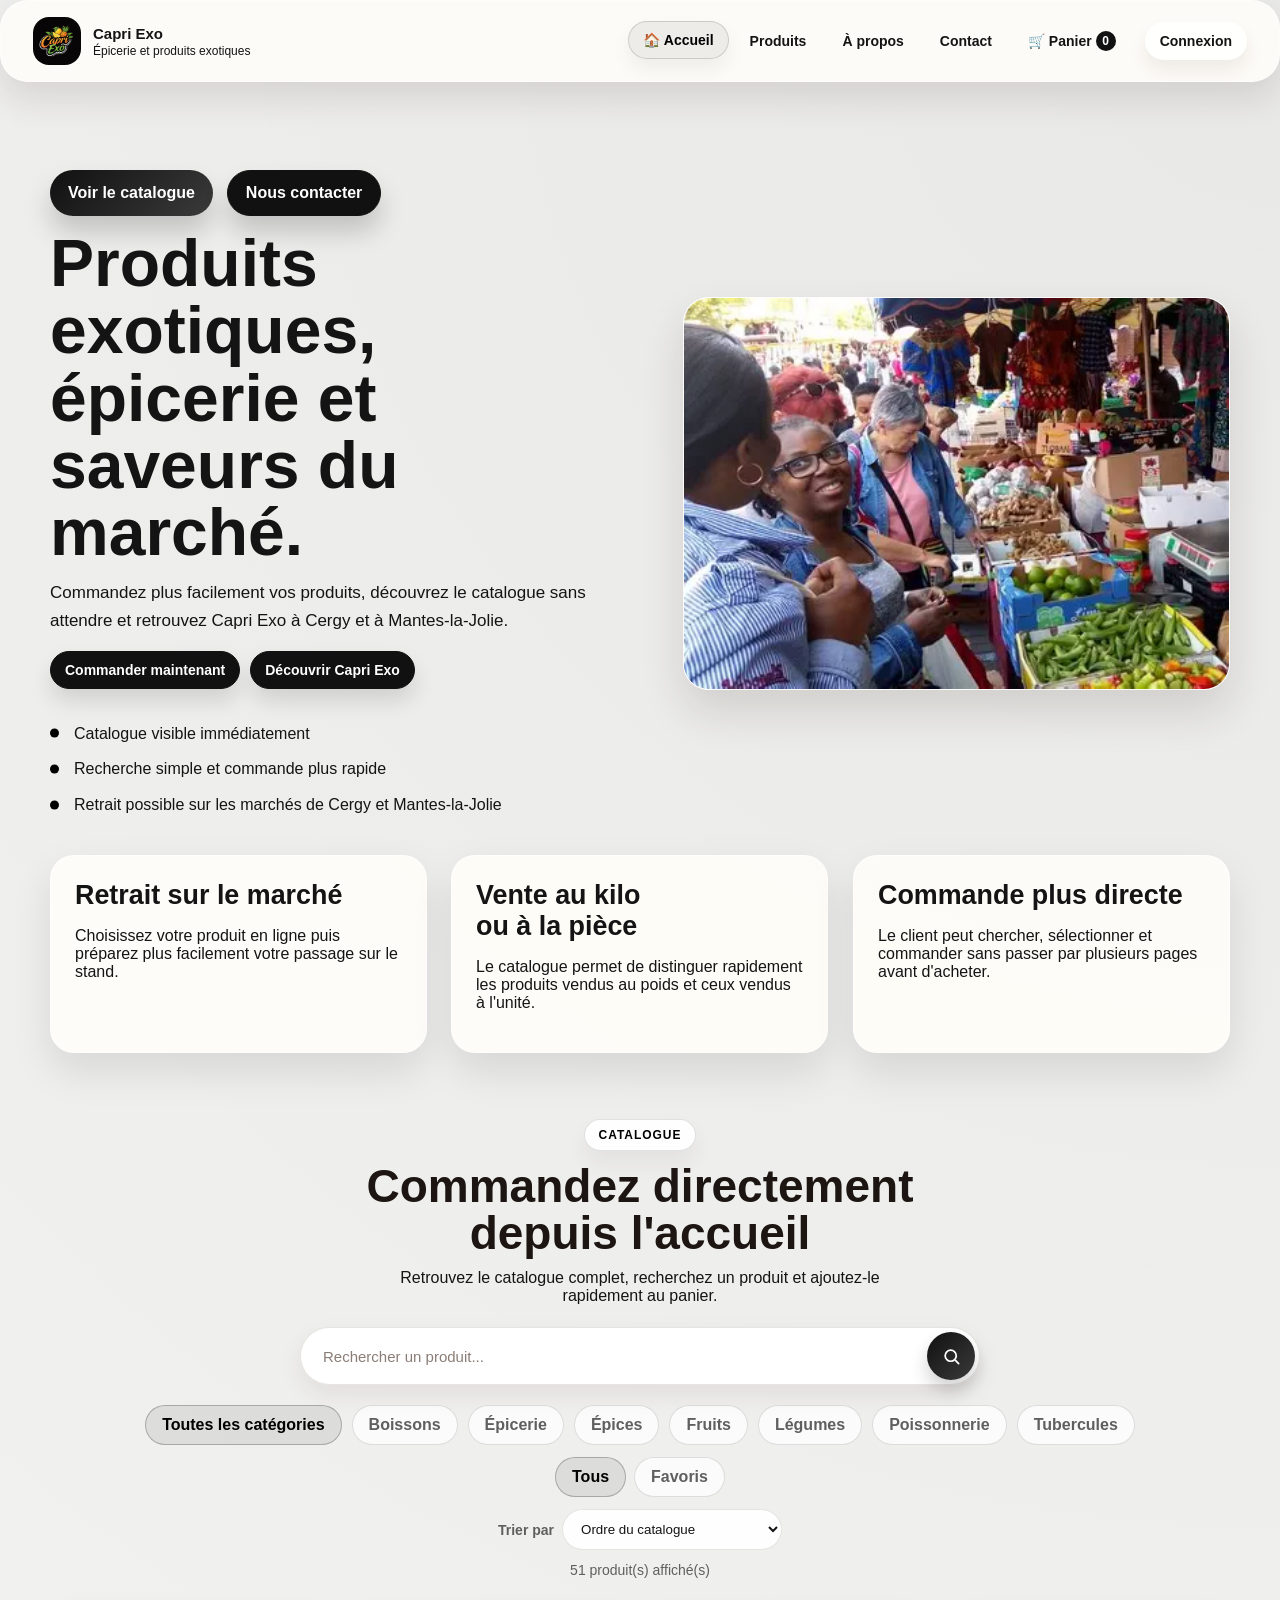
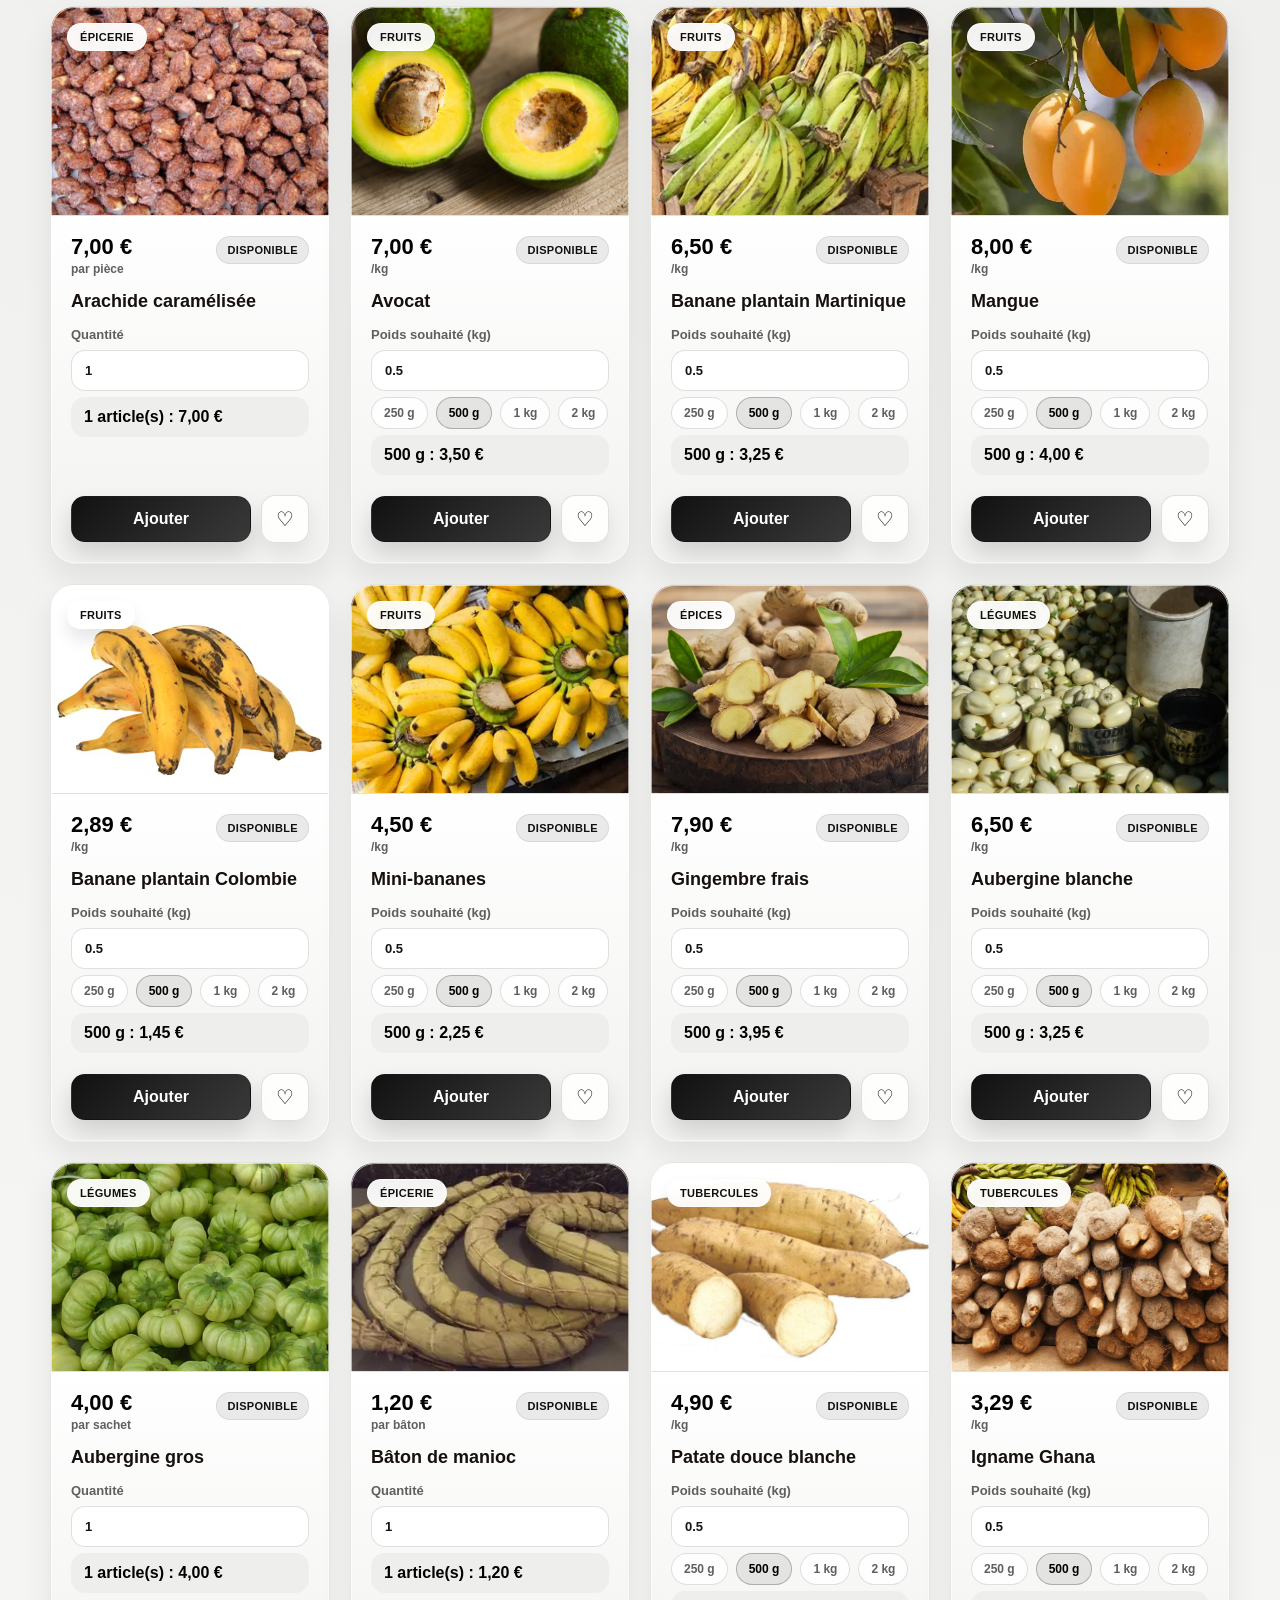
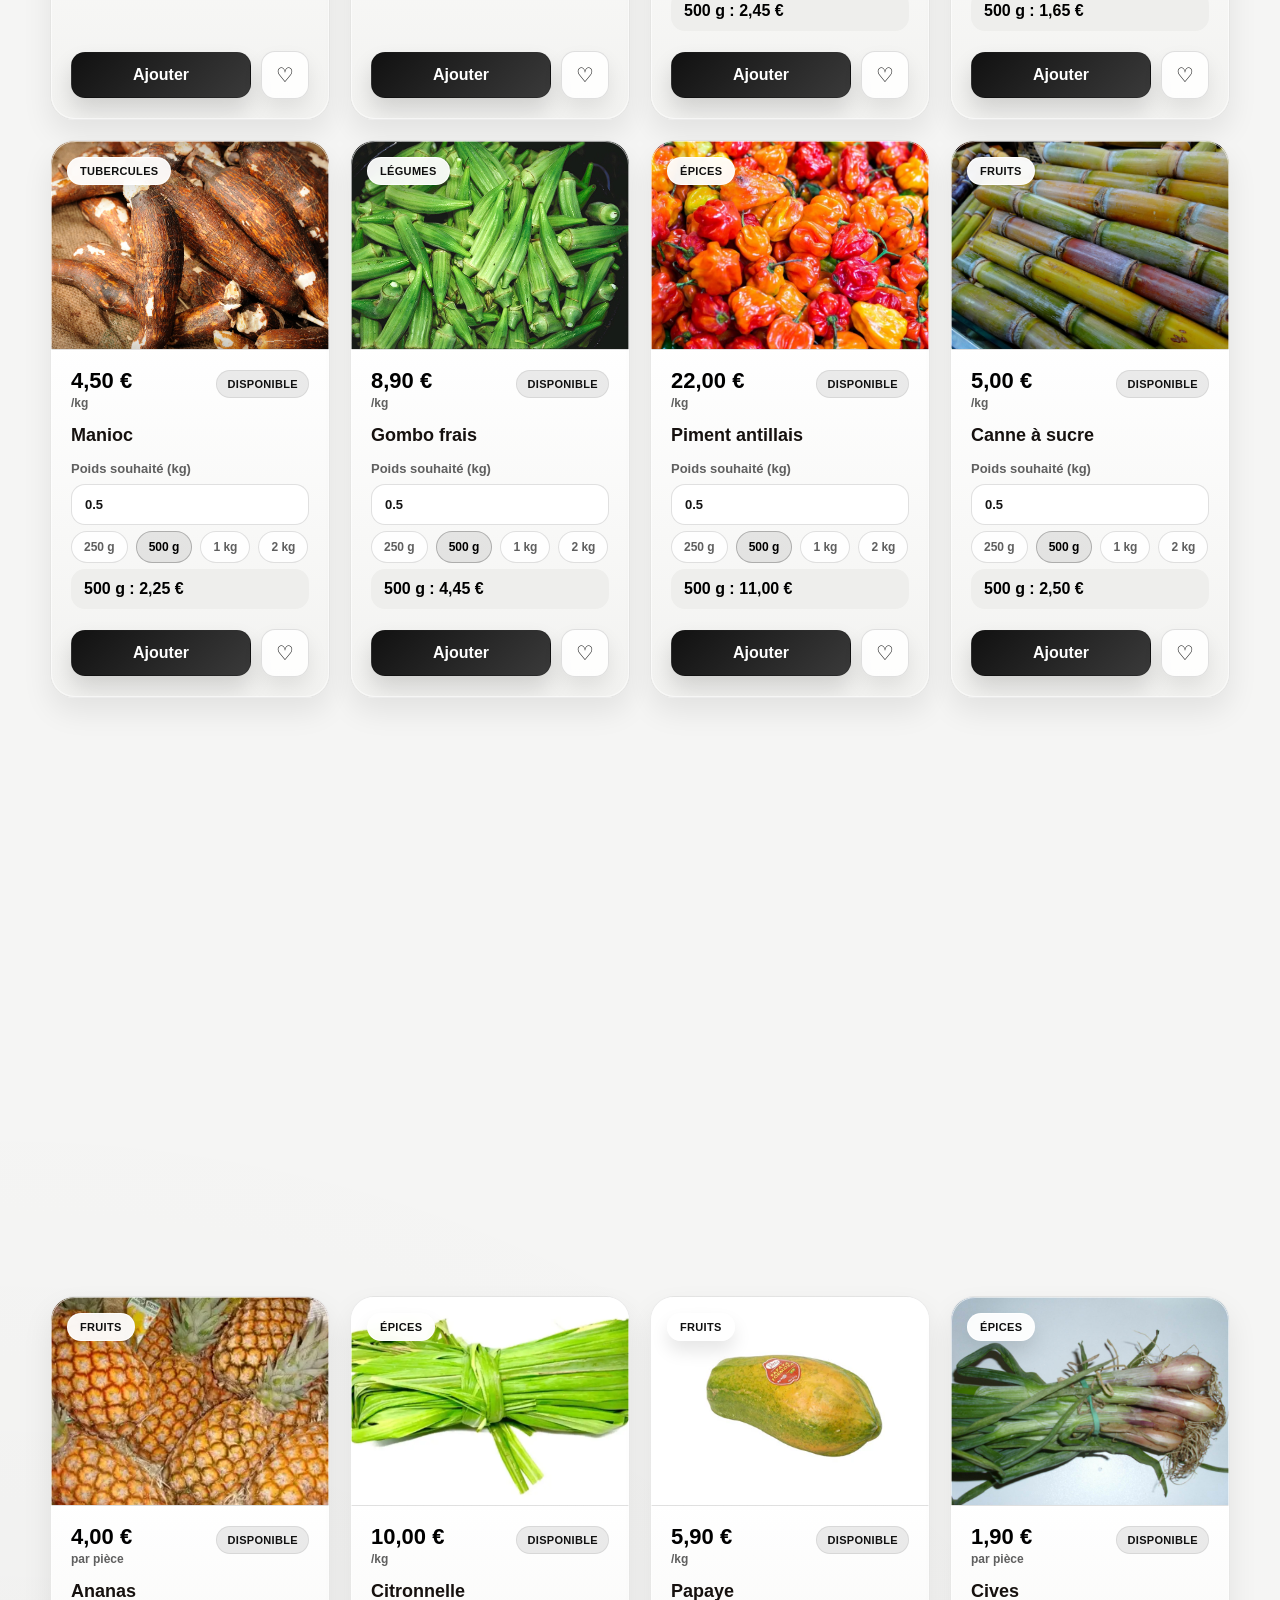
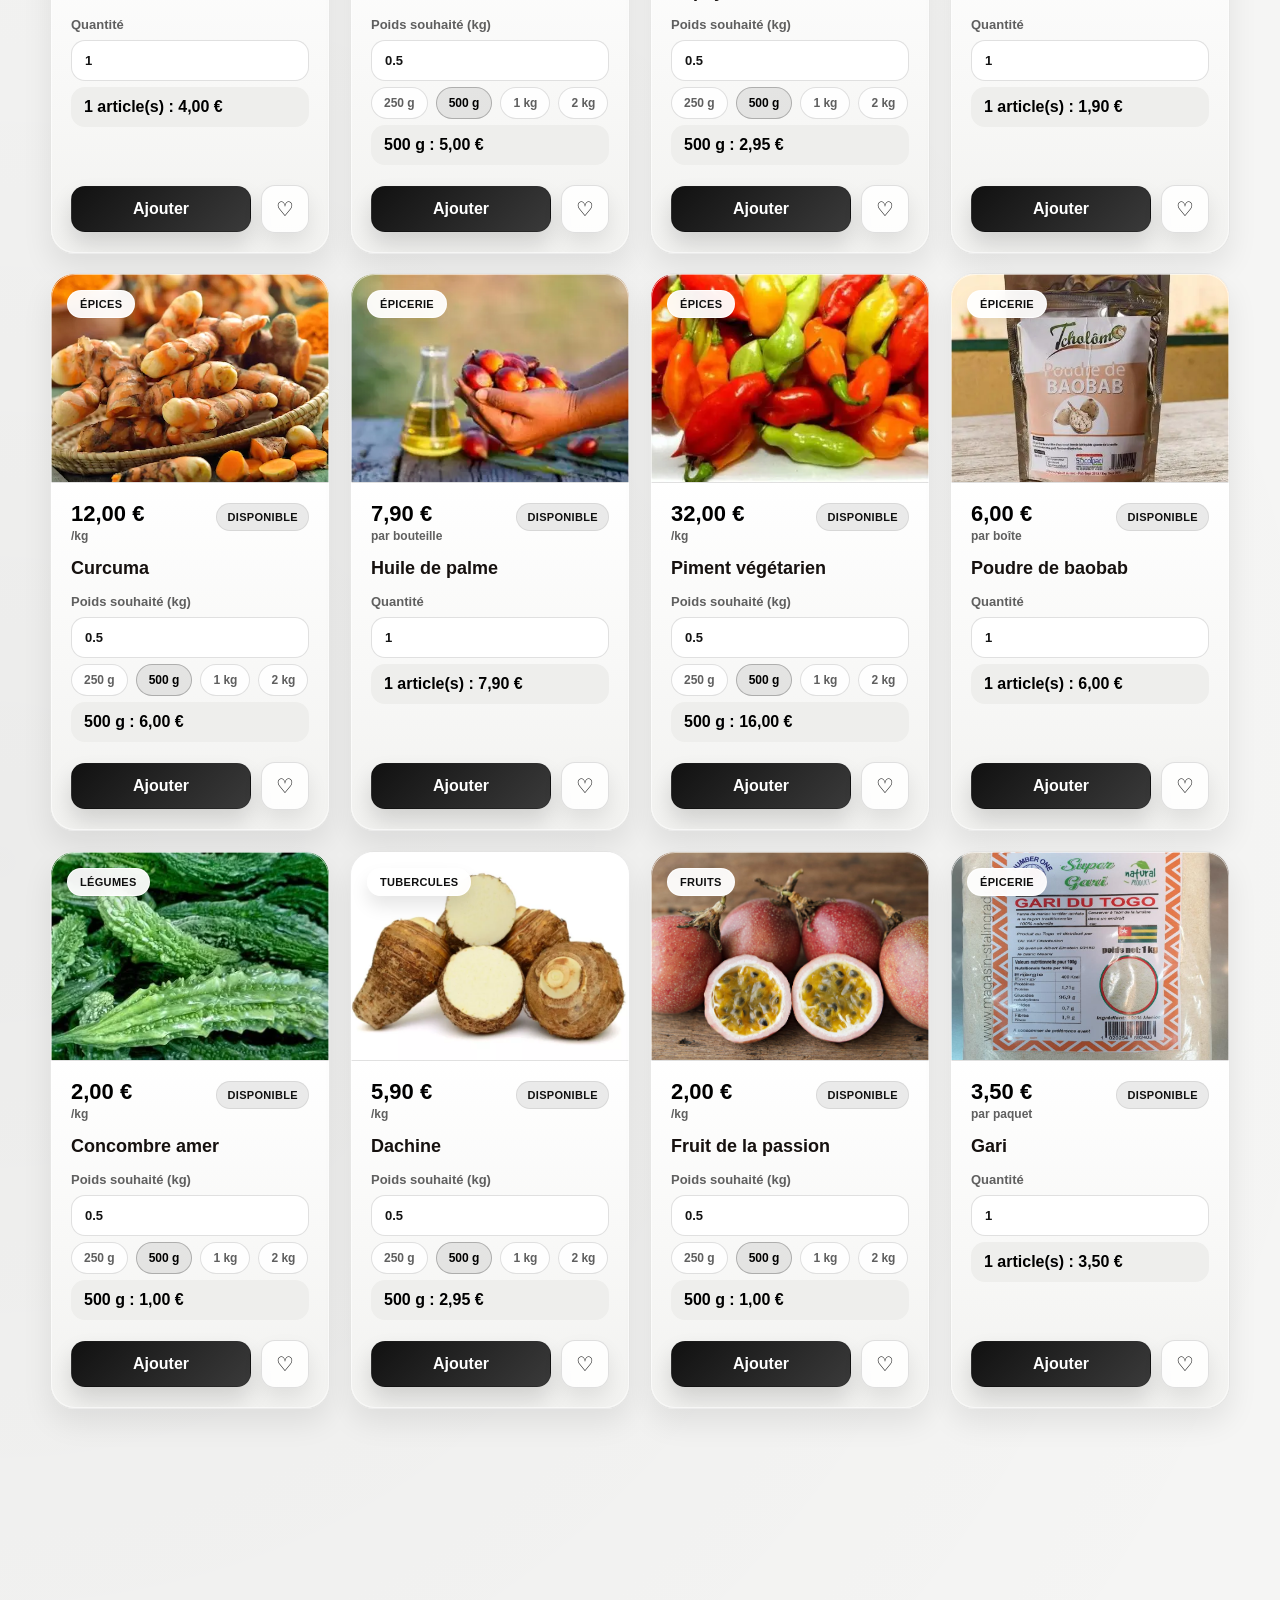
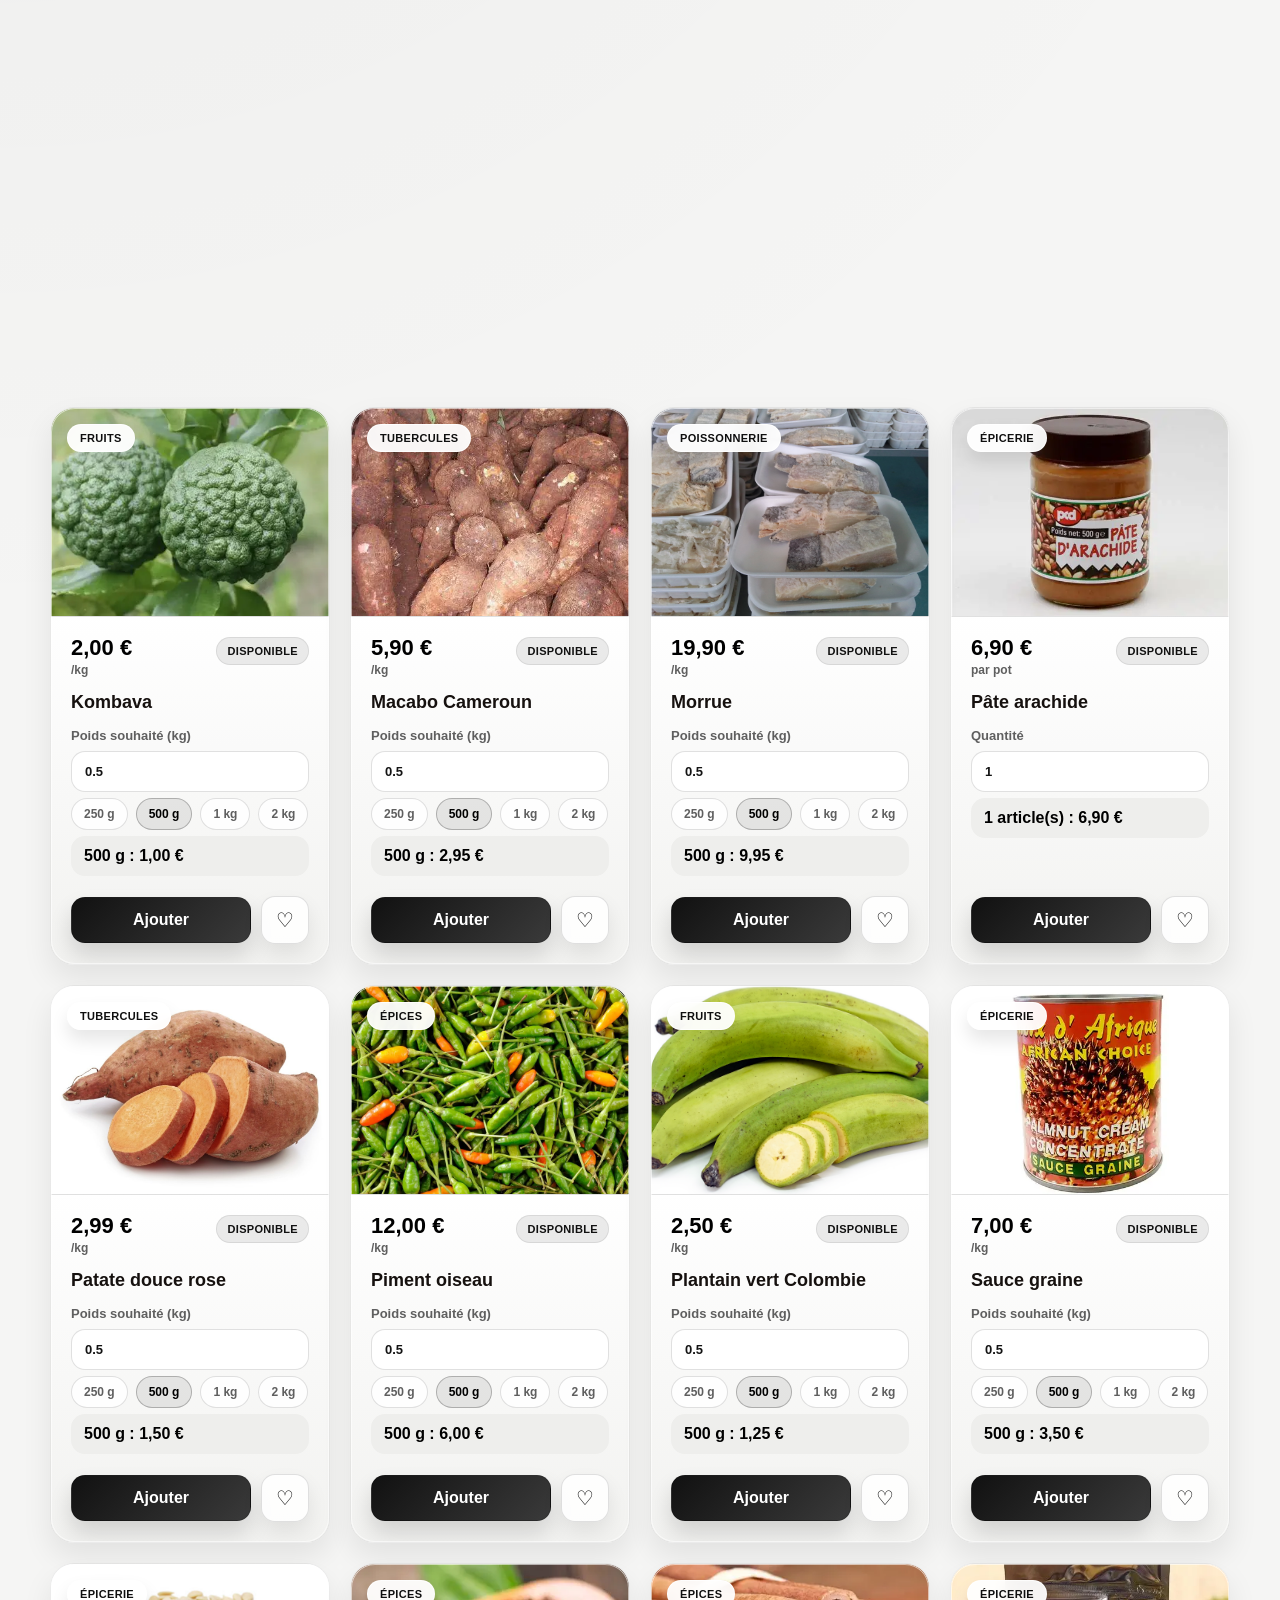
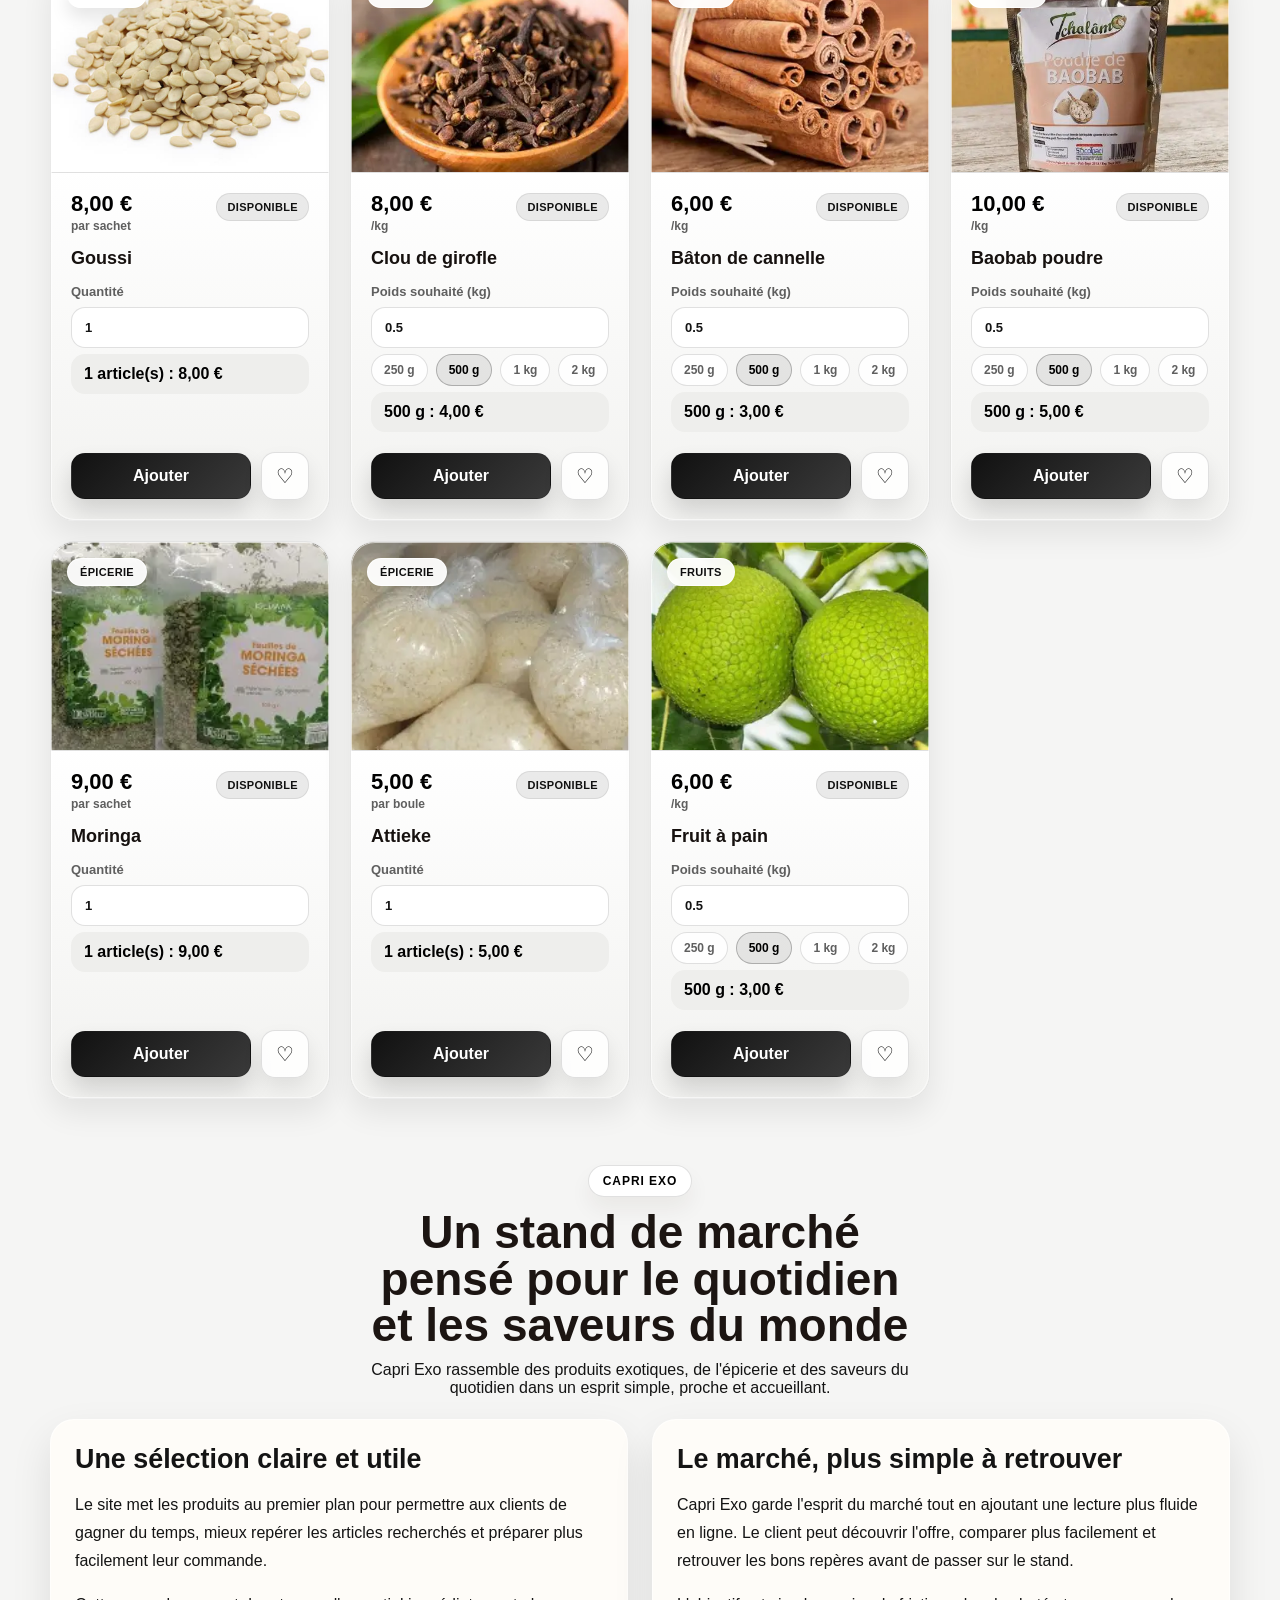
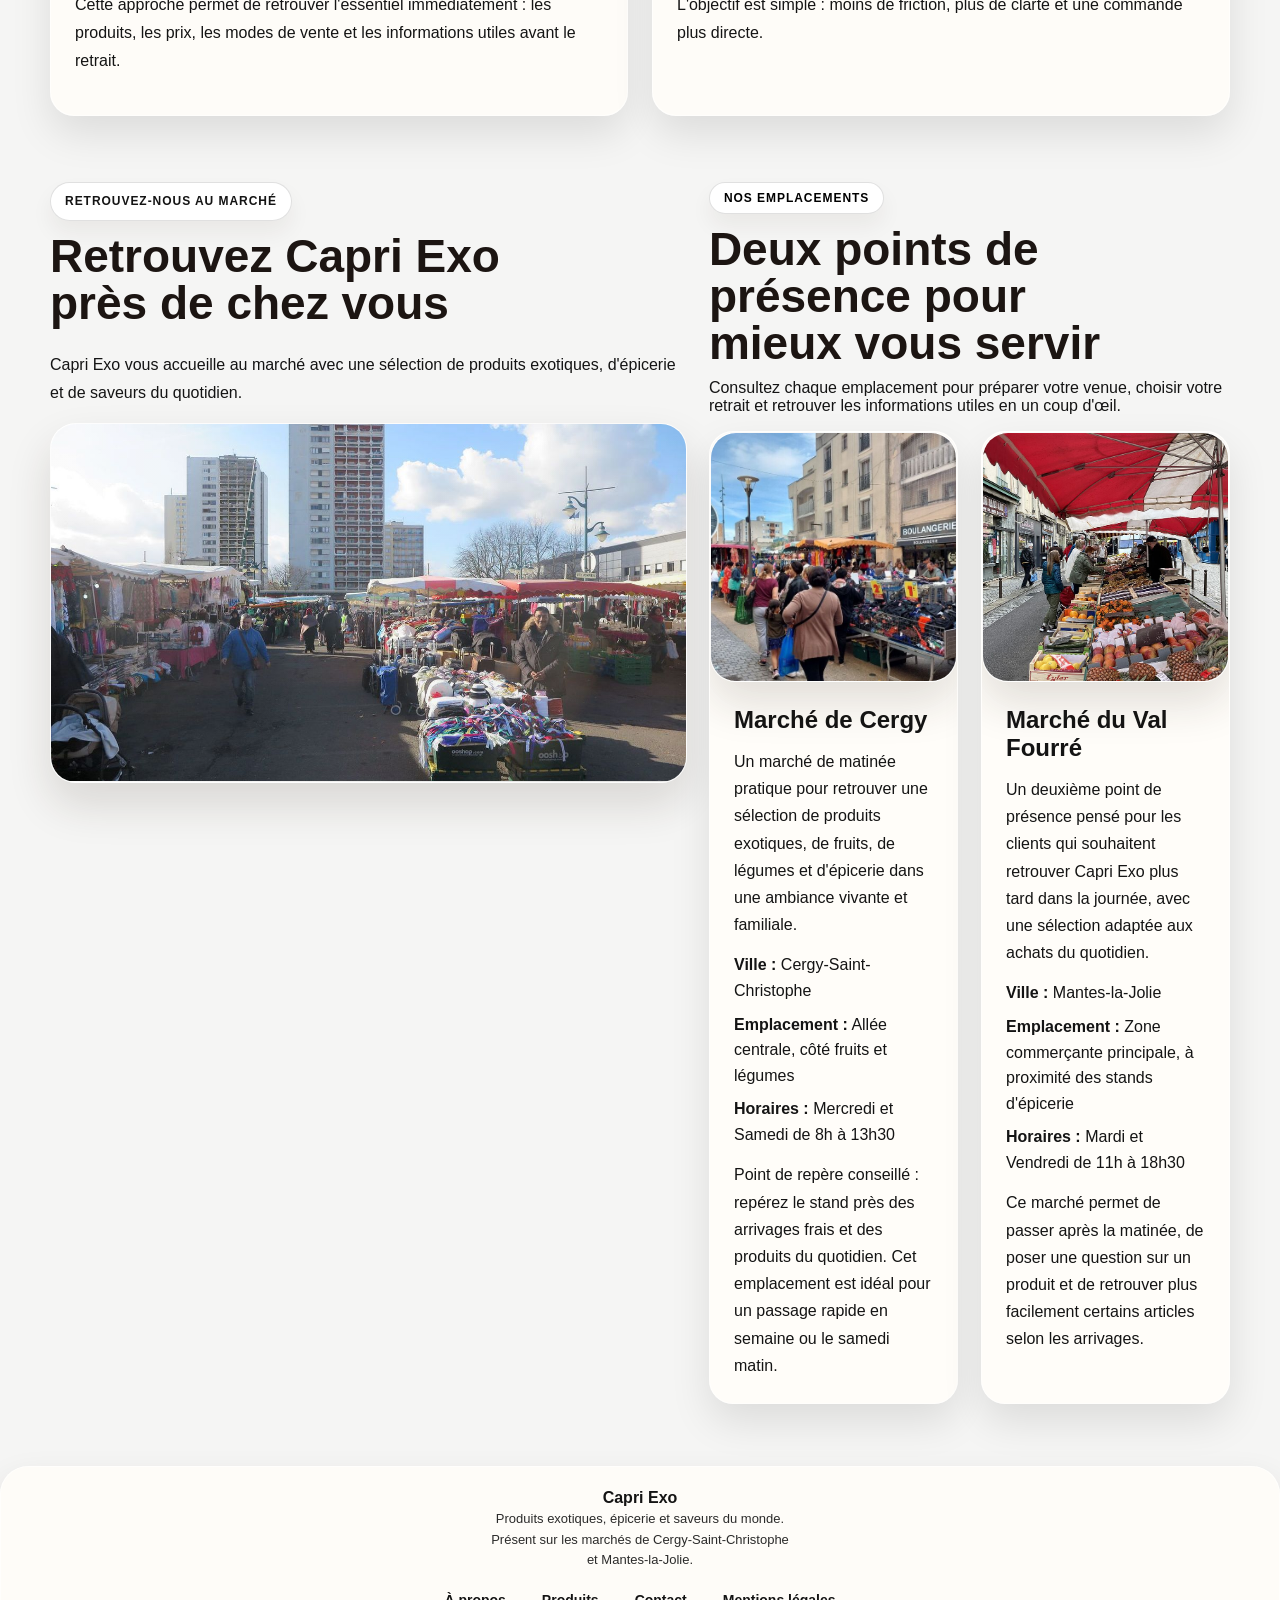
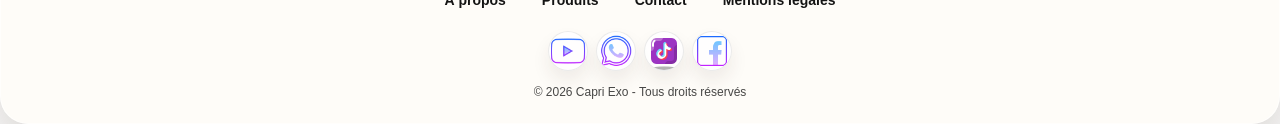
==== commit 74f8eb67: "Synchroniser la version complète de Capri Exo" ====
--- a/index.html
+++ b/index.html
@@ -7,6 +7,13 @@
   <meta name="description" content="Capri Exo présente des produits exotiques, épices, fruits, légumes et tubercules avec catalogue, fiches détaillées, panier et commande simplifiée.">
   <link rel="stylesheet" href="style.css">
   <link rel="icon" href="images/logocapriexo.png">
+  <script defer src="js/data.js"></script>
+  <script defer src="js/core.js"></script>
+  <script defer src="js/search.js"></script>
+  <script defer src="js/products.js"></script>
+  <script defer src="js/cart.js"></script>
+  <script defer src="js/contact.js"></script>
+  <script defer src="js/main.js"></script>
 </head>
 <body class="page-home">
   <nav class="site-nav">
@@ -32,24 +39,25 @@
     <section class="hero">
       <div class="hero-copy">
         <div class="hero-actions hero-actions-top">
-          <a class="button button-primary" href="produits.html">Voir le catalogue</a>
+          <a class="button button-primary" href="#catalogue-produits">Voir le catalogue</a>
           <a class="button button-secondary" href="contact.html">Nous contacter</a>
         </div>
 
-        <h1>Découvrez les saveurs du marché avec Capri Exo.</h1>
+        <h1>Produits exotiques, épicerie et saveurs du marché.</h1>
         <p class="hero-text">
-          Fruits, légumes, épices et produits exotiques du stand Capri Exo, dans une présentation
-          plus claire, plus directe et plus agréable à parcourir.
+          Commandez plus facilement vos produits, découvrez le catalogue sans attendre
+          et retrouvez Capri Exo à Cergy et à Mantes-la-Jolie.
         </p>
 
         <div class="hero-quick-links" aria-label="Accès rapide">
-          <a class="quick-link" href="#latestHighlights">Produits du moment</a>
-          <a class="quick-link" href="produits.html">Tout le catalogue</a>
+          <a class="quick-link" href="#catalogue-produits">Commander maintenant</a>
+          <a class="quick-link" href="#capri-exo">Découvrir Capri Exo</a>
         </div>
 
         <ul class="hero-points">
-          <li>Des produits du marché plus faciles à repérer</li>
-          <li>Une commande plus simple avant le retrait</li>
+          <li>Catalogue visible immédiatement</li>
+          <li>Recherche simple et commande plus rapide</li>
+          <li>Retrait possible sur les marchés de Cergy et Mantes-la-Jolie</li>
         </ul>
       </div>
 
@@ -62,30 +70,93 @@
       </div>
     </section>
 
-    <section class="section home-products-section">
-      <div class="home-section-head">
-        <div class="section-heading section-heading-left">
-          <p class="eyebrow">Nouveautés</p>
-          <h2>Les produits du moment </h2>
-          <p>Une sélection rapide pour mettre en avant les dernières arrivées .</p>
-        </div>
-        <a class="button button-secondary" href="produits.html">Voir tous les produits</a>
-      </div>
-
-      <div id="latestHighlights" class="product-grid compact-grid" aria-label="Produits du moment"></div>
-    </section>
-
-    <section class="section home-products-section home-products-section-alt">
-      <div class="home-section-head">
-        <div class="section-heading section-heading-left">
-          <p class="eyebrow">À découvrir</p>
-          <h2>Un accès direct aux produits qui donnent envie d’aller plus loin</h2>
-          <p>Des fiches produits visibles immédiatement pour inviter à parcourir le catalogue sans chercher longtemps.</p>
-        </div>
-        <a class="button button-primary" href="produits.html">Accéder au catalogue complet</a>
-      </div>
-
-      <div id="homeSelection" class="product-grid compact-grid" aria-label="Produits à découvrir"></div>
+    <section class="section">
+      <div class="feature-grid home-info-grid">
+        <article class="feature-card">
+          <h3>Retrait sur le marché</h3>
+          <p>Choisissez votre produit en ligne puis préparez plus facilement votre passage sur le stand.</p>
+        </article>
+        <article class="feature-card">
+          <h3>Vente au kilo ou à la pièce</h3>
+          <p>Le catalogue permet de distinguer rapidement les produits vendus au poids et ceux vendus à l'unité.</p>
+        </article>
+        <article class="feature-card">
+          <h3>Commande plus directe</h3>
+          <p>Le client peut chercher, sélectionner et commander sans passer par plusieurs pages avant d'acheter.</p>
+        </article>
+      </div>
+    </section>
+
+    <section id="catalogue-produits" class="section home-catalog-section">
+      <div class="section-heading">
+        <p class="eyebrow">Catalogue</p>
+        <h2>Commandez directement depuis l'accueil</h2>
+        <p>Retrouvez le catalogue complet, recherchez un produit et ajoutez-le rapidement au panier.</p>
+      </div>
+
+      <form class="search-box catalog-search-box" id="formRecherche">
+        <input id="searchInput" type="search" placeholder="Rechercher un produit..." aria-label="Rechercher un produit">
+        <button type="submit" aria-label="Lancer la recherche">
+          <svg viewBox="0 0 24 24" aria-hidden="true">
+            <circle cx="11" cy="11" r="7"></circle>
+            <line x1="16.65" y1="16.65" x2="21" y2="21"></line>
+          </svg>
+        </button>
+      </form>
+
+      <section class="catalog-tools">
+        <div class="filter-row" id="categoryFilters" aria-label="Filtres de catégories"></div>
+        <div class="filter-row secondary-row">
+          <button class="filter-button is-active" type="button" data-filter="all">Tous</button>
+          <button class="filter-button" type="button" data-filter="favorites">Favoris</button>
+        </div>
+        <div class="filter-row secondary-row sort-row">
+          <label class="sort-label" for="sortProducts">Trier par</label>
+          <select id="sortProducts" class="sort-select" aria-label="Trier les produits">
+            <option value="default">Ordre du catalogue</option>
+            <option value="name-asc">Nom de A à Z</option>
+            <option value="price-asc">Prix croissant</option>
+            <option value="price-desc">Prix décroissant</option>
+          </select>
+        </div>
+        <p id="messageRecherche" class="catalog-count"></p>
+      </section>
+
+      <section id="listeProduits" class="product-grid" aria-label="Liste des produits"></section>
+    </section>
+
+    <section id="capri-exo" class="section home-about-section">
+      <div class="section-heading">
+        <p class="eyebrow">Capri Exo</p>
+        <h2>Un stand de marché pensé pour le quotidien et les saveurs du monde</h2>
+        <p>Capri Exo rassemble des produits exotiques, de l'épicerie et des saveurs du quotidien dans un esprit simple, proche et accueillant.</p>
+      </div>
+
+      <div class="about-grid">
+        <article class="content-card">
+          <h2>Une sélection claire et utile</h2>
+          <p>
+            Le site met les produits au premier plan pour permettre aux clients de gagner du temps,
+            mieux repérer les articles recherchés et préparer plus facilement leur commande.
+          </p>
+          <p>
+            Cette approche permet de retrouver l'essentiel immédiatement : les produits, les prix,
+            les modes de vente et les informations utiles avant le retrait.
+          </p>
+        </article>
+
+        <article class="content-card">
+          <h2>Le marché, plus simple à retrouver</h2>
+          <p>
+            Capri Exo garde l'esprit du marché tout en ajoutant une lecture plus fluide en ligne.
+            Le client peut découvrir l'offre, comparer plus facilement et retrouver les bons repères
+            avant de passer sur le stand.
+          </p>
+          <p>
+            L'objectif est simple : moins de friction, plus de clarté et une commande plus directe.
+          </p>
+        </article>
+      </div>
     </section>
 
     <section class="section story-section">
@@ -151,6 +222,18 @@
 
   </footer>
 
-  <script src="produit.js"></script>
+  <button
+    type="button"
+    class="back-to-top"
+    id="backToTopProducts"
+    aria-label="Retourner en haut de la page"
+    title="Retour en haut"
+  >
+    ↑
+  </button>
 </body>
 </html>
+
+
+
+
--- a/style.css
+++ b/style.css
@@ -1075,6 +1075,10 @@
   gap: 24px;
 }
 
+.home-info-grid {
+  grid-template-columns: repeat(3, minmax(0, 1fr));
+}
+
 .home-products-section-alt {
   padding-top: 18px;
 }
@@ -1116,6 +1120,15 @@
 /* La section qui suit le hero reste un peu plus proche pour garder le rythme. */
 .page-home .hero + .section {
   padding-top: 20px;
+}
+
+.home-catalog-section .section-heading,
+.home-about-section .section-heading {
+  margin-bottom: 22px;
+}
+
+.home-catalog-section .catalog-tools {
+  margin-bottom: 28px;
 }
 
 /* Liste de points dans la partie histoire. */
@@ -2955,6 +2968,9 @@
     top: 6px;
     left: 6px;
     right: 6px;
+    width: auto;
+    max-width: calc(100% - 12px);
+    box-sizing: border-box;
     padding: 12px;
     gap: 12px;
   }
@@ -2966,10 +2982,15 @@
 
   .nav-links {
     grid-template-columns: 1fr;
+    width: 100%;
+    max-width: 100%;
+    box-sizing: border-box;
   }
 
   .nav-links a {
     font-size: 13px;
+    max-width: 100%;
+    box-sizing: border-box;
   }
 
   .page-banner {
@@ -3021,11 +3042,19 @@
   .hero-actions,
   .hero-actions-top {
     width: 100%;
+    display: flex;
+    flex-wrap: nowrap;
+    gap: 10px;
   }
 
   .hero-actions .button,
   .hero-actions-top .button {
-    flex: 1 1 100%;
+    flex: 1 1 0;
+    min-width: 0;
+    width: auto;
+    padding: 12px 14px;
+    font-size: 14px;
+    text-align: center;
   }
 
   .hero-text {
@@ -3048,6 +3077,15 @@
 
   .home-section-head .button {
     width: 100%;
+  }
+
+  .hero-photo-panel {
+    max-width: 620px;
+    margin: 0 auto;
+  }
+
+  .photo-frame-large {
+    min-height: 240px;
   }
 
   .product-info {
@@ -3147,6 +3185,25 @@
     padding: 12px 13px;
   }
 
+  .site-nav {
+    left: 5px;
+    right: 5px;
+    max-width: calc(100% - 10px);
+    padding: 10px;
+    gap: 10px;
+  }
+
+  .nav-links {
+    gap: 7px;
+  }
+
+  .nav-links a,
+  .nav-login-link {
+    font-size: 12px;
+    padding: 11px 12px;
+    border-radius: 16px;
+  }
+
   .page-banner h1 {
     font-size: clamp(30px, 9vw, 40px);
   }
@@ -3170,8 +3227,27 @@
     flex: 1 1 100%;
   }
 
+  .hero-actions,
+  .hero-actions-top {
+    flex-wrap: nowrap;
+    gap: 8px;
+  }
+
+  .hero-actions .button,
+  .hero-actions-top .button {
+    flex: 1 1 0;
+    min-width: 0;
+    width: auto;
+    padding: 11px 10px;
+    font-size: 12px;
+  }
+
   .hero-photo-panel {
     gap: 10px;
+  }
+
+  .photo-frame-large {
+    min-height: 210px;
   }
 
   .photo-caption {
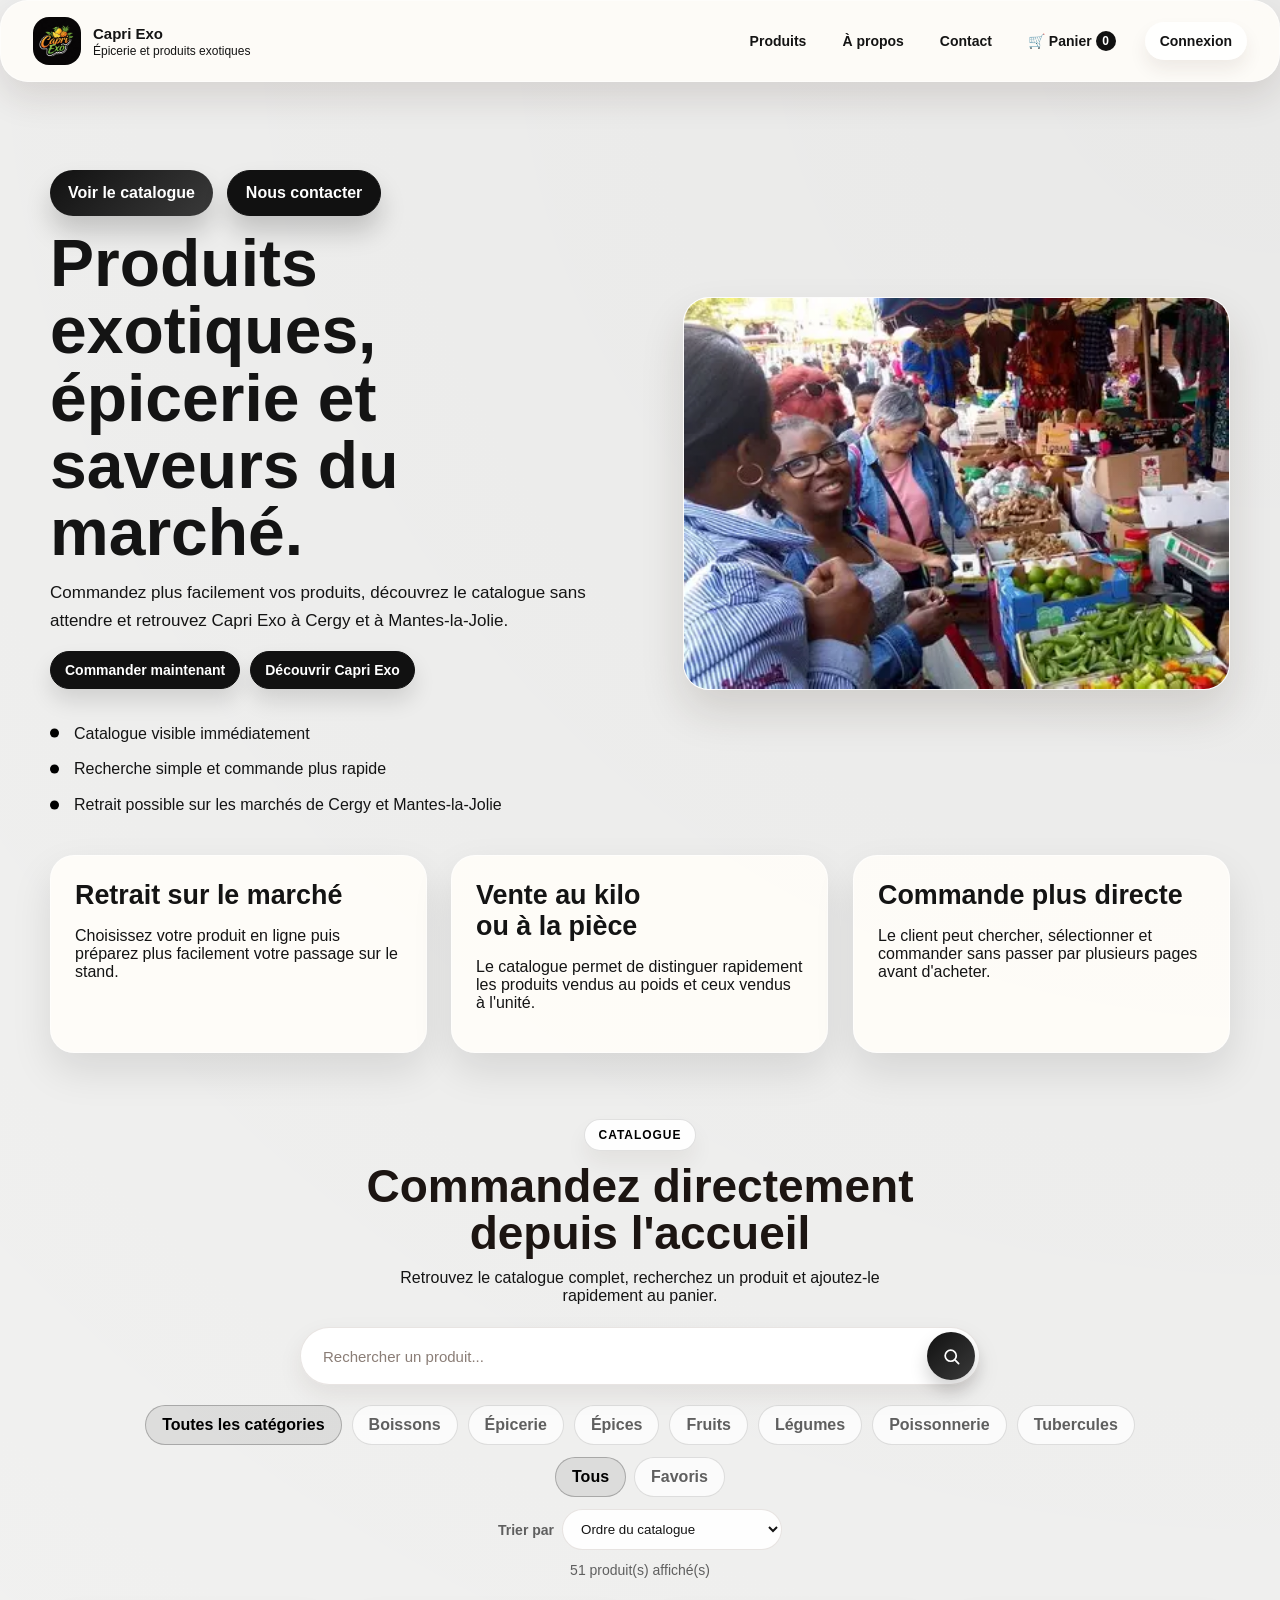
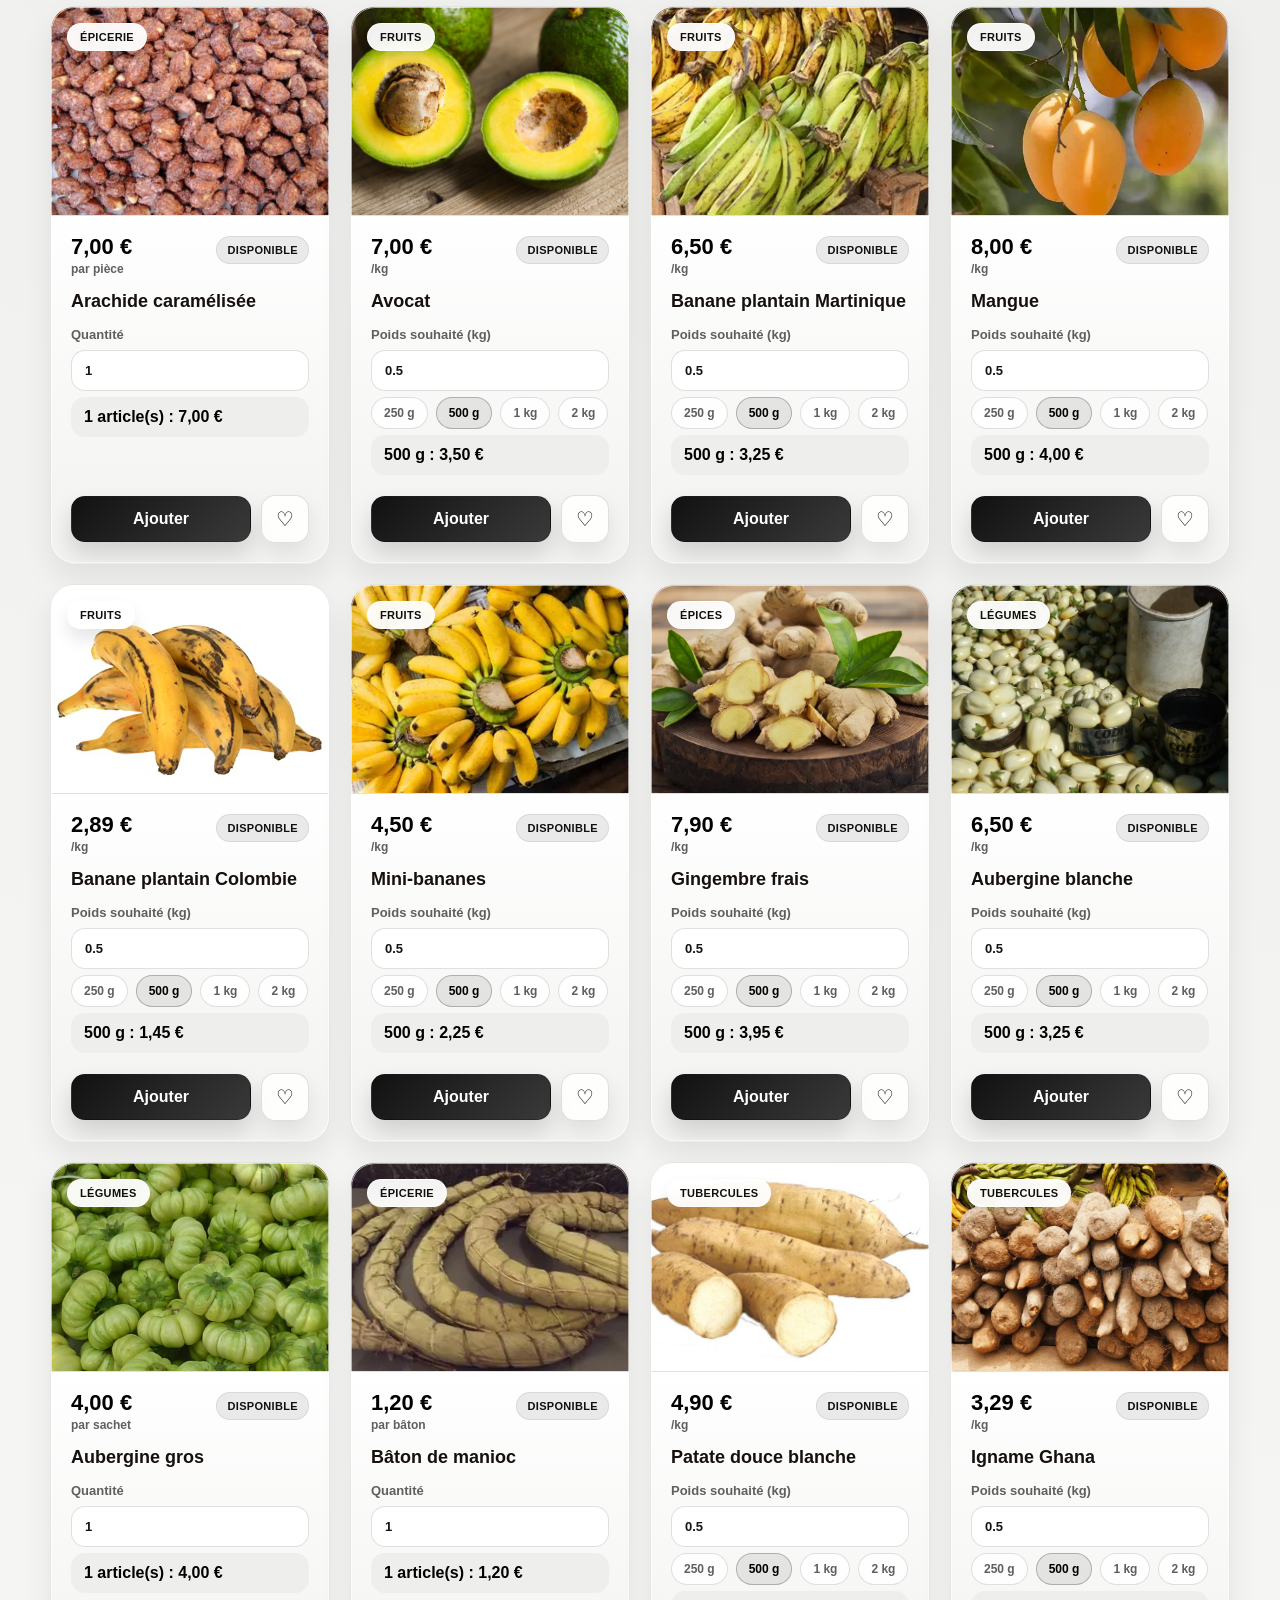
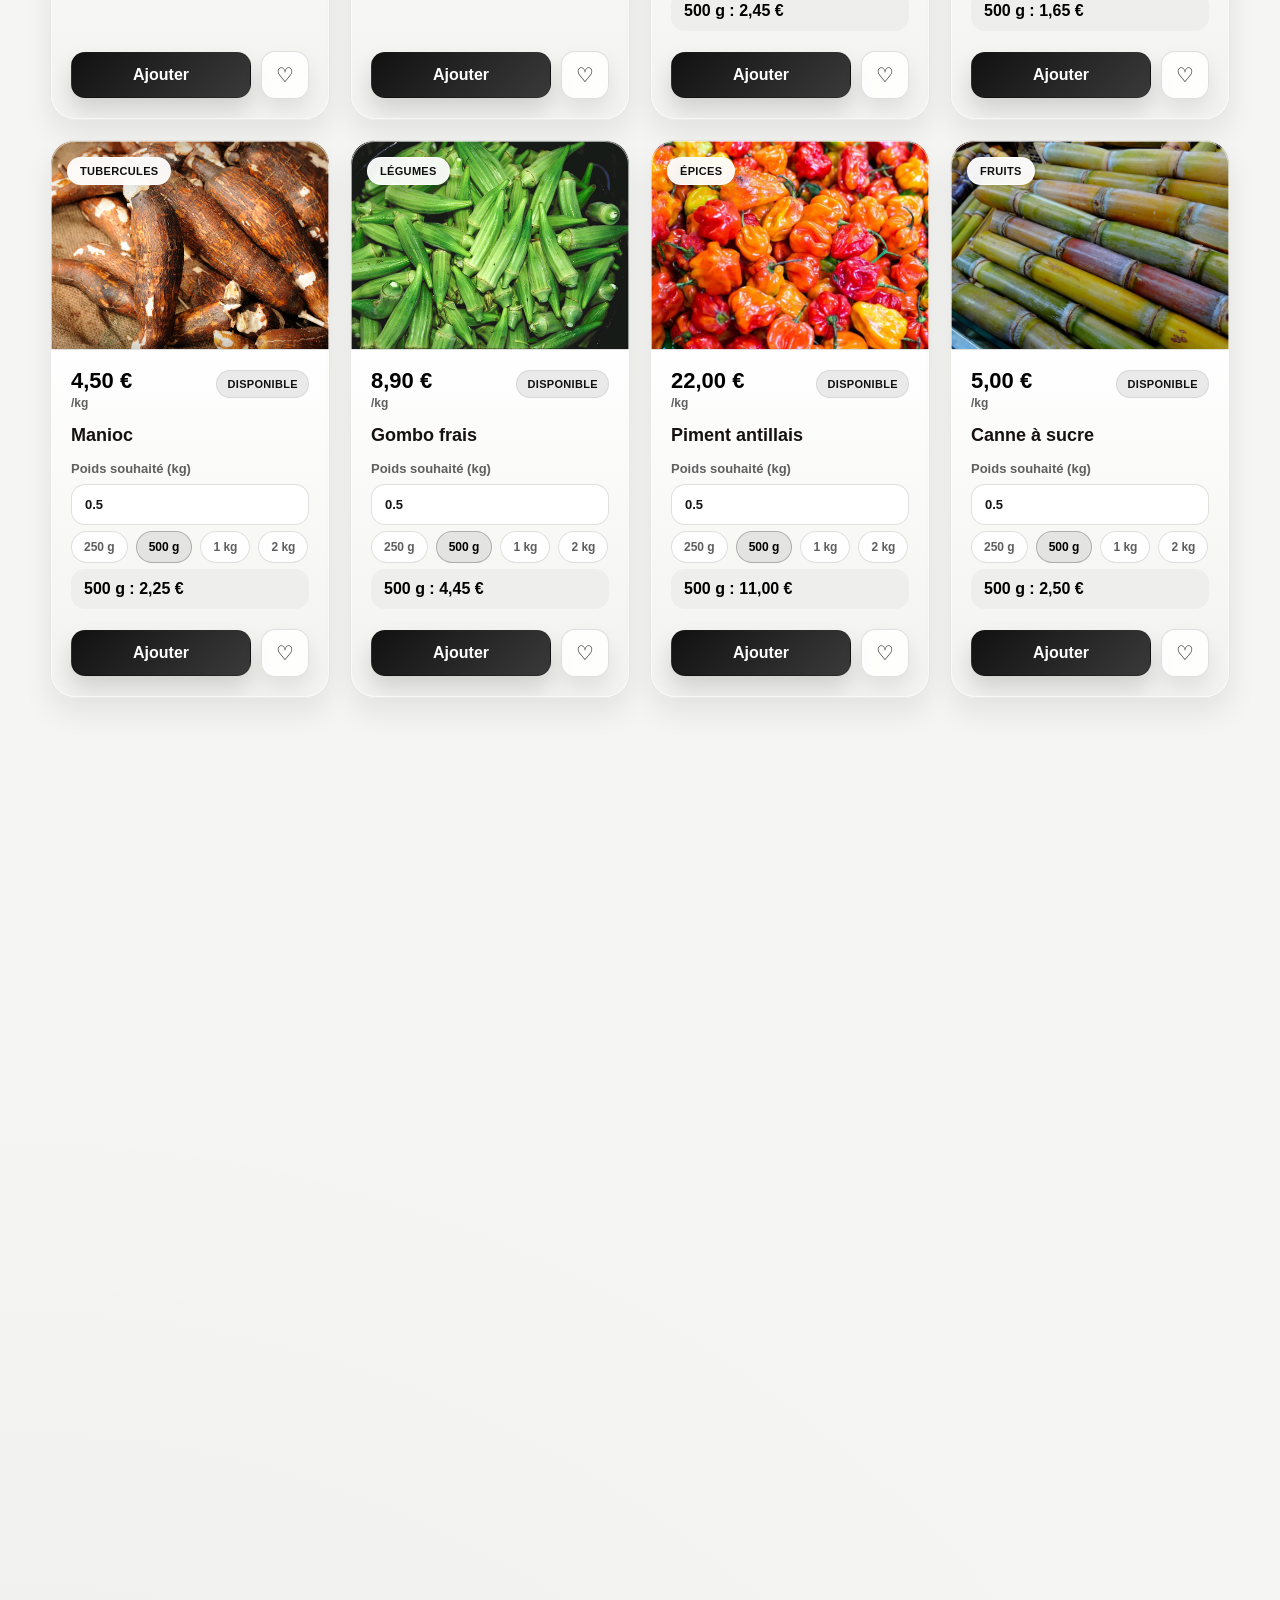
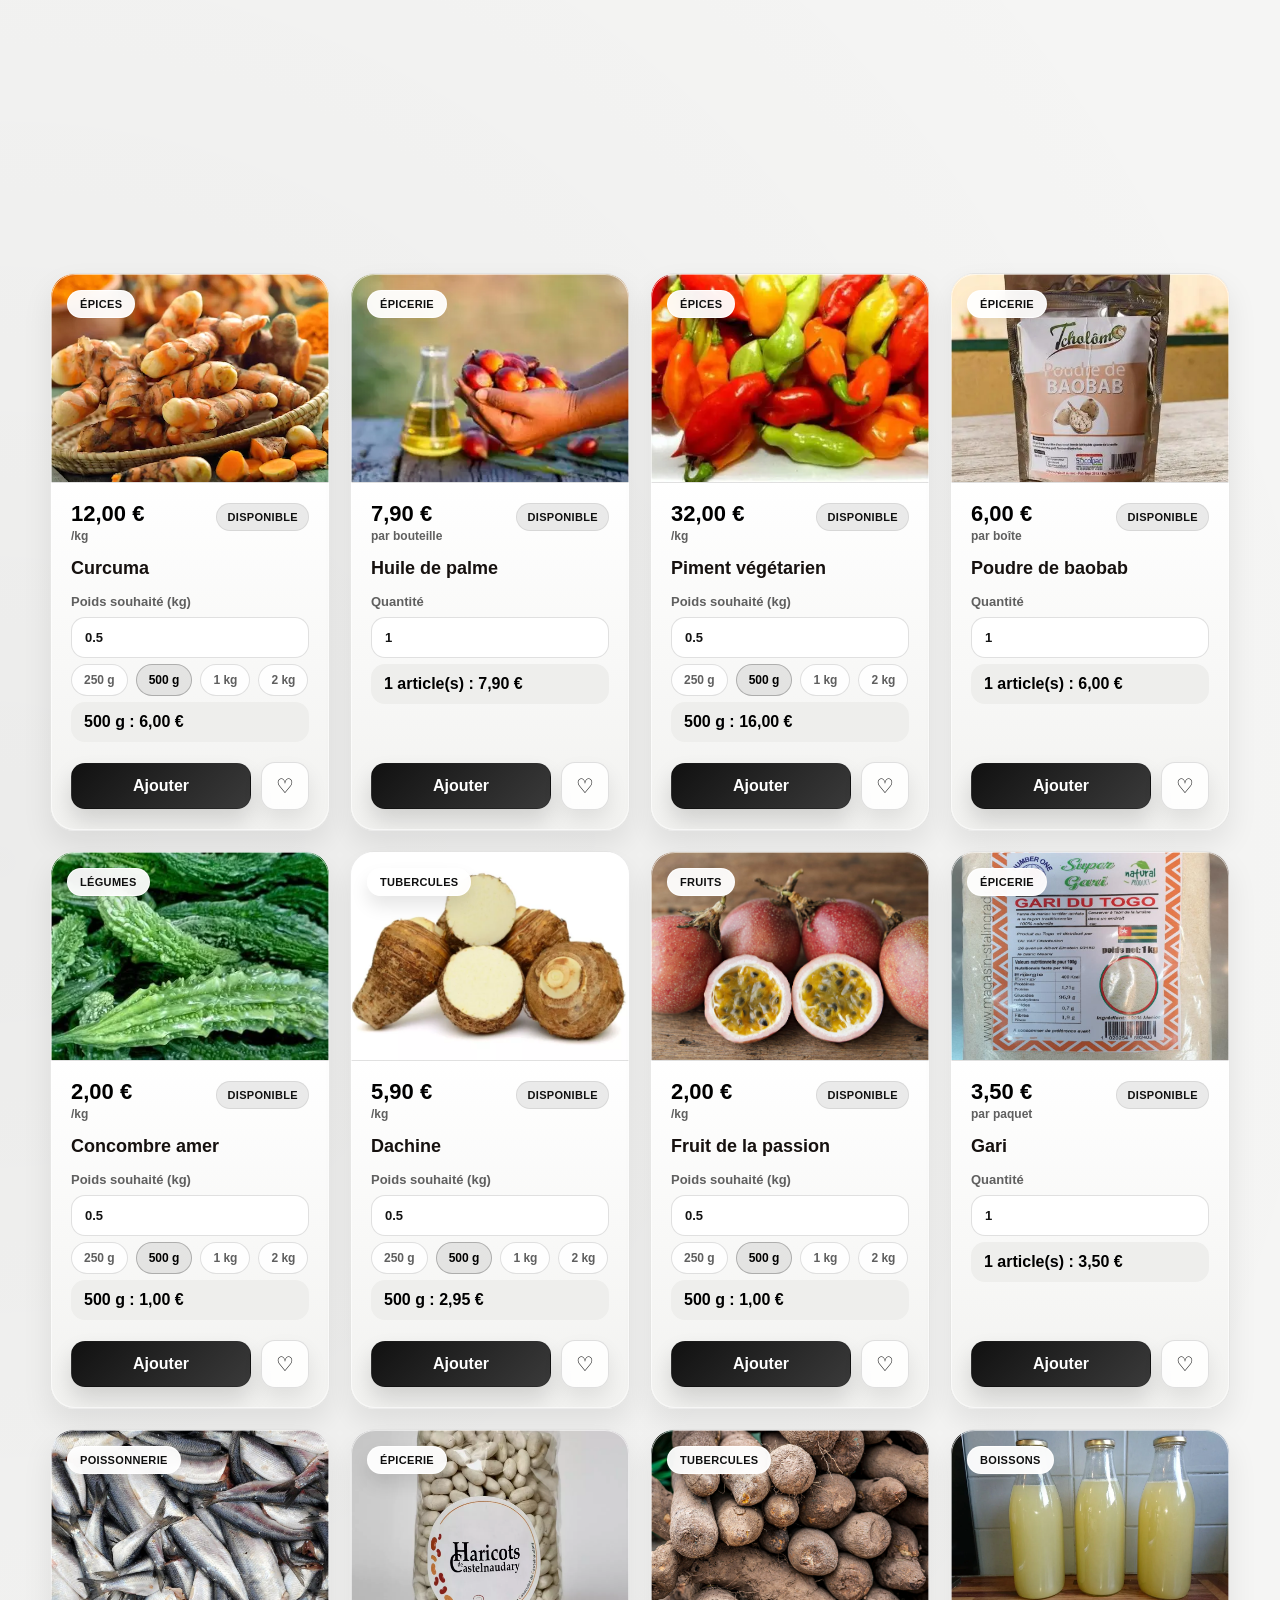
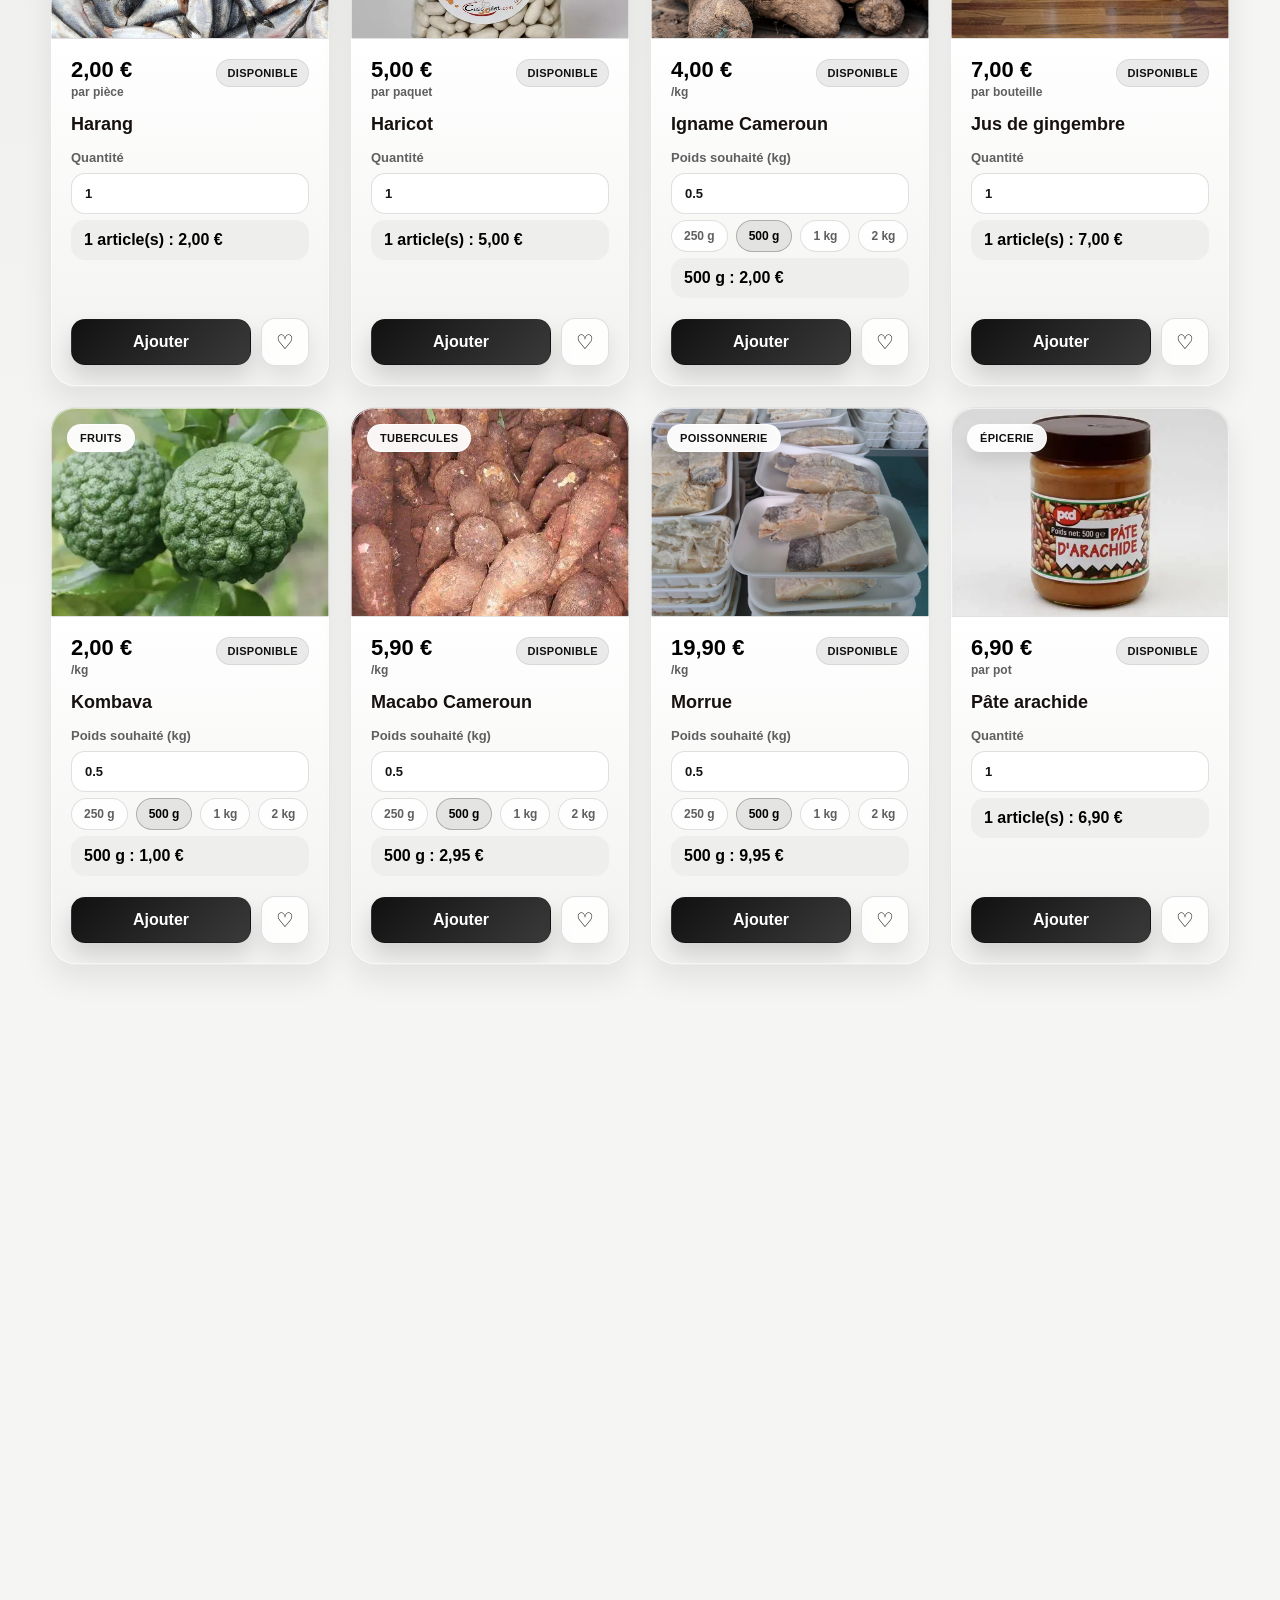
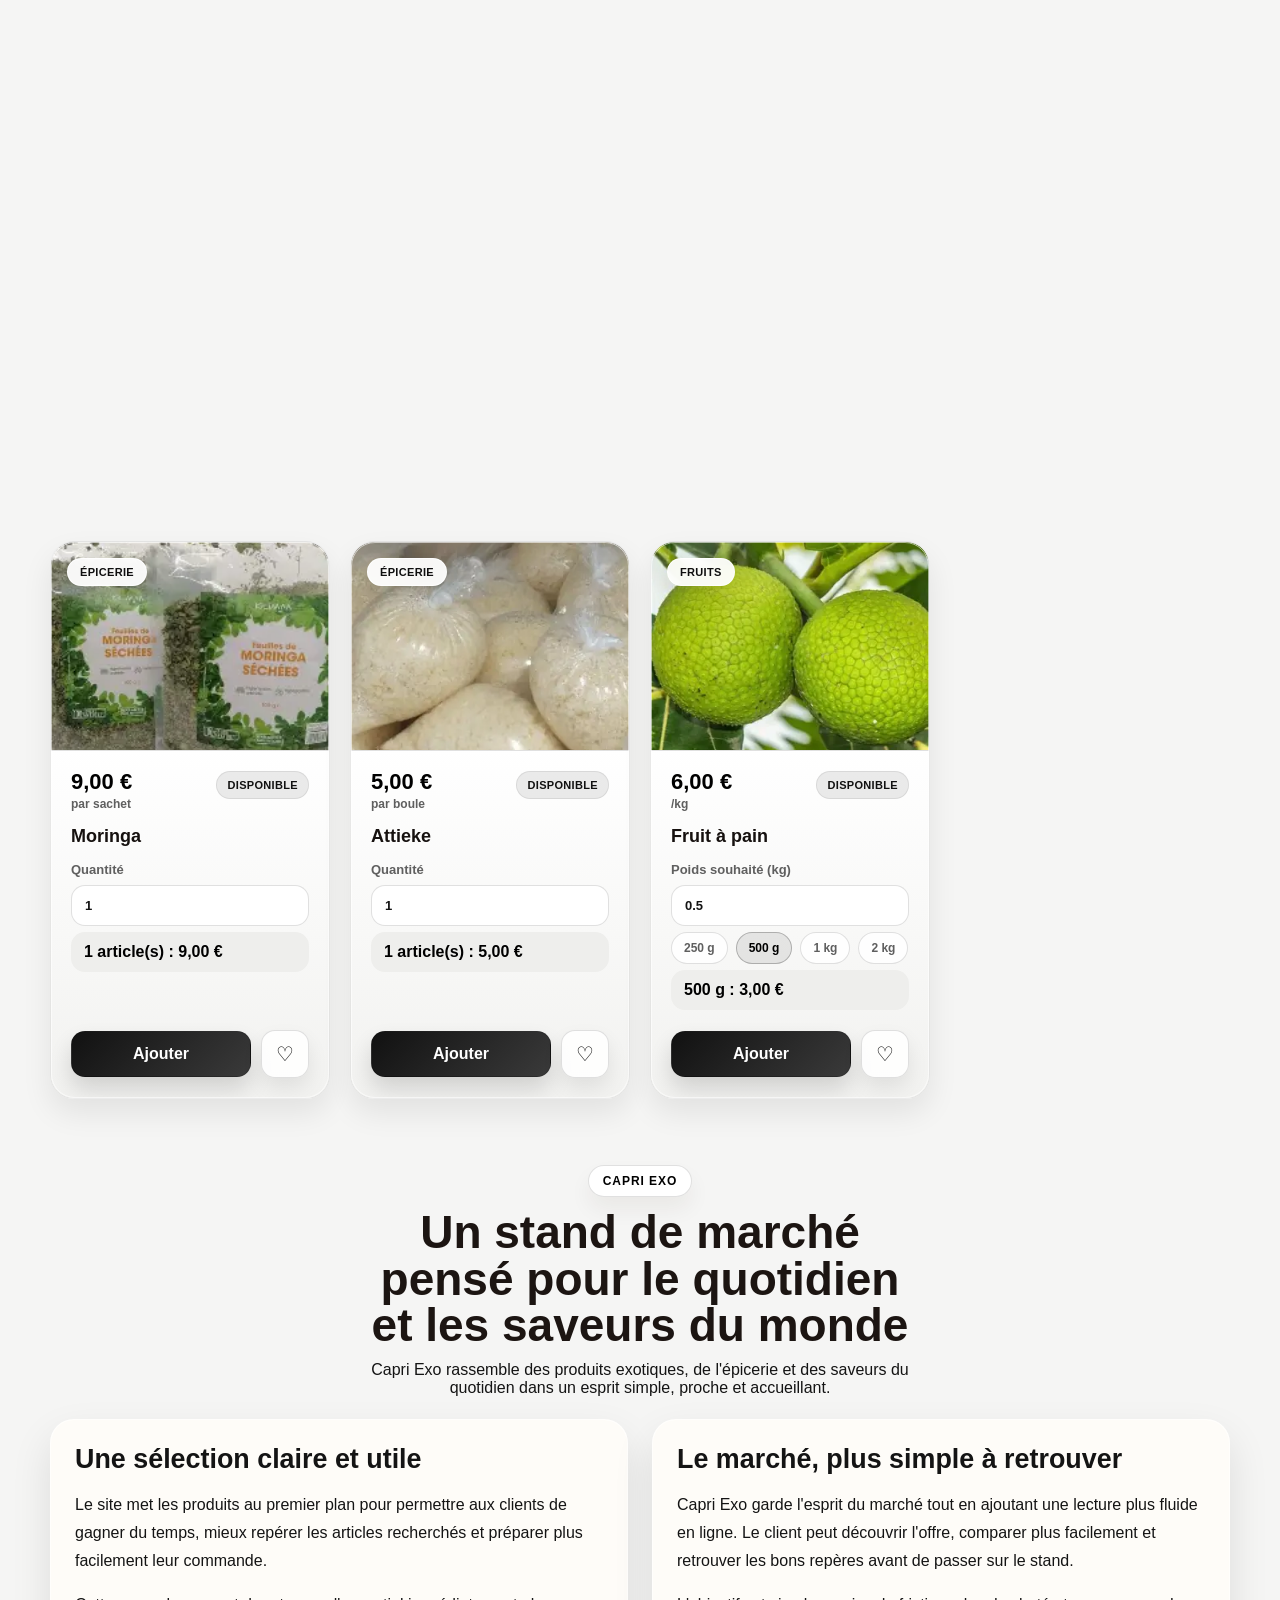
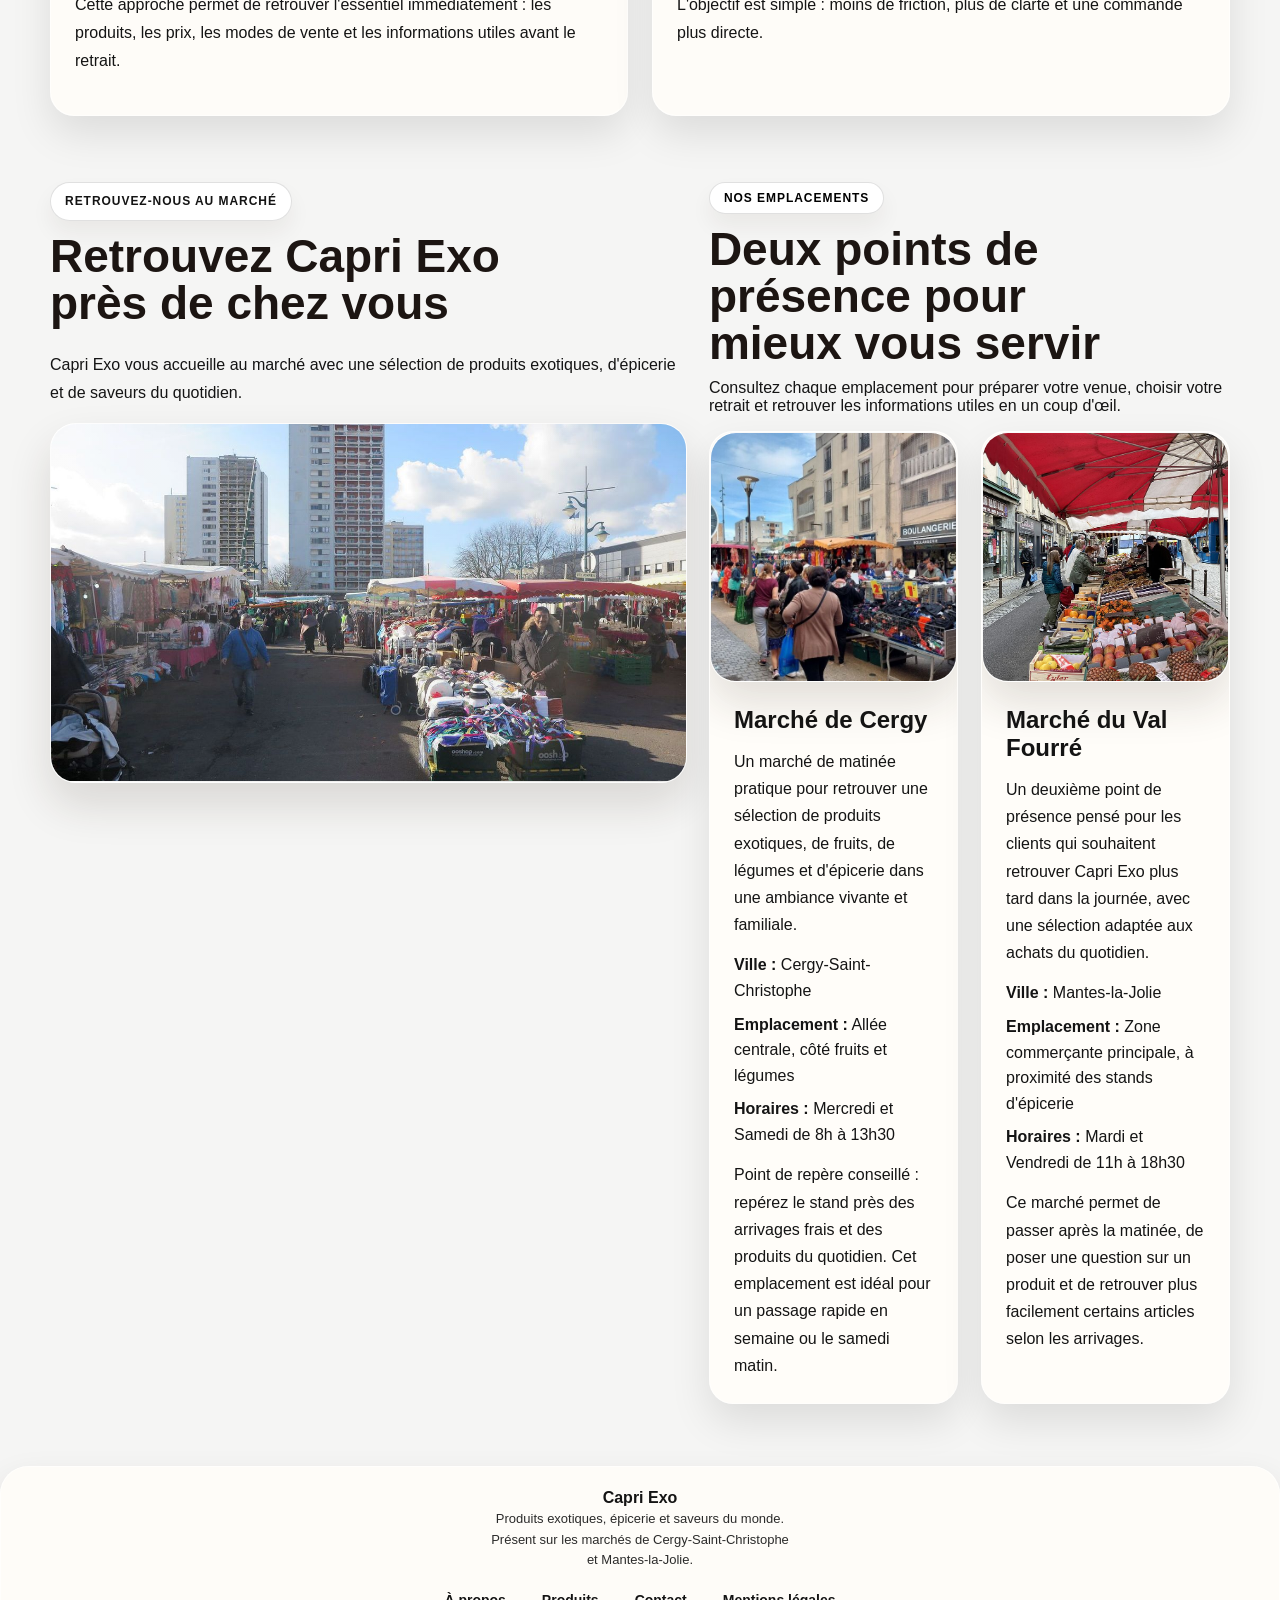
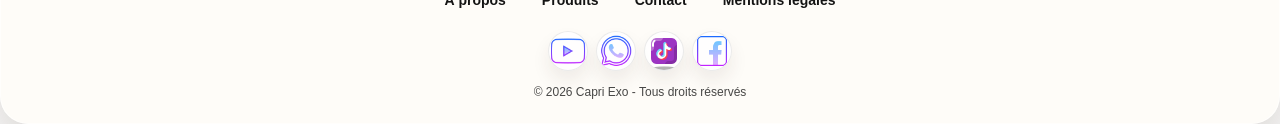
==== commit bfd94128: "Update links to use anchor references" ====
--- a/index.html
+++ b/index.html
@@ -1,4 +1,4 @@
-﻿<!DOCTYPE html>
+<!DOCTYPE html>
 <html lang="fr">
 <head>
   <meta charset="UTF-8">
@@ -26,8 +26,7 @@
     </a>
 
     <div class="nav-links">
-      <a href="index.html" aria-current="page">🏠 Accueil</a>
-      <a href="produits.html">Produits</a>
+      <a href="#catalogue-produits">Produits</a>
       <a href="apropos.html">À propos</a>
       <a href="contact.html">Contact</a>
       <a href="panier.html">🛒 Panier <span class="badge-panier">0</span></a>
@@ -197,7 +196,7 @@
 
       <div class="footer-links">
         <a href="apropos.html">À propos</a>
-        <a href="produits.html">Produits</a>
+        <a href="#catalogue-produits">Produits</a>
         <a href="contact.html">Contact</a>
         <a href="mentionlegales.html">Mentions légales</a>
       </div>
@@ -233,7 +232,3 @@
   </button>
 </body>
 </html>
-
-
-
-
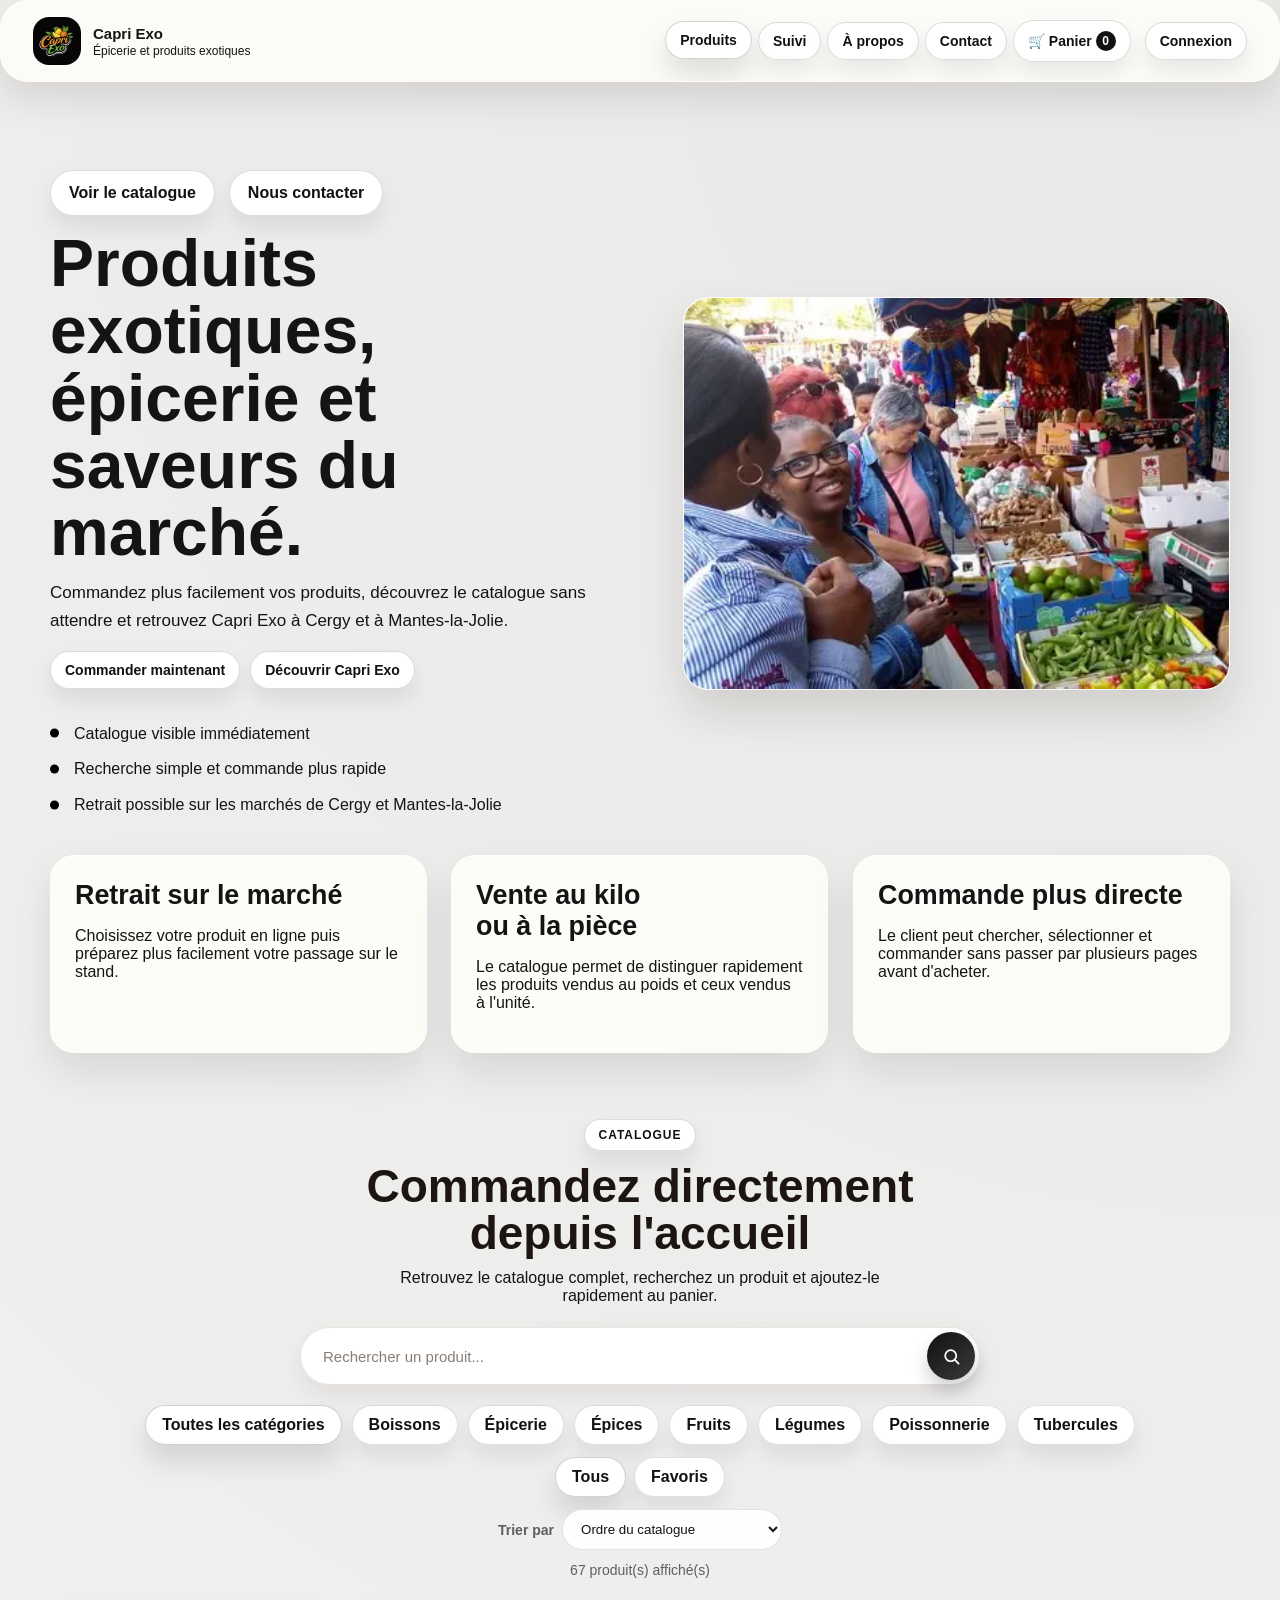
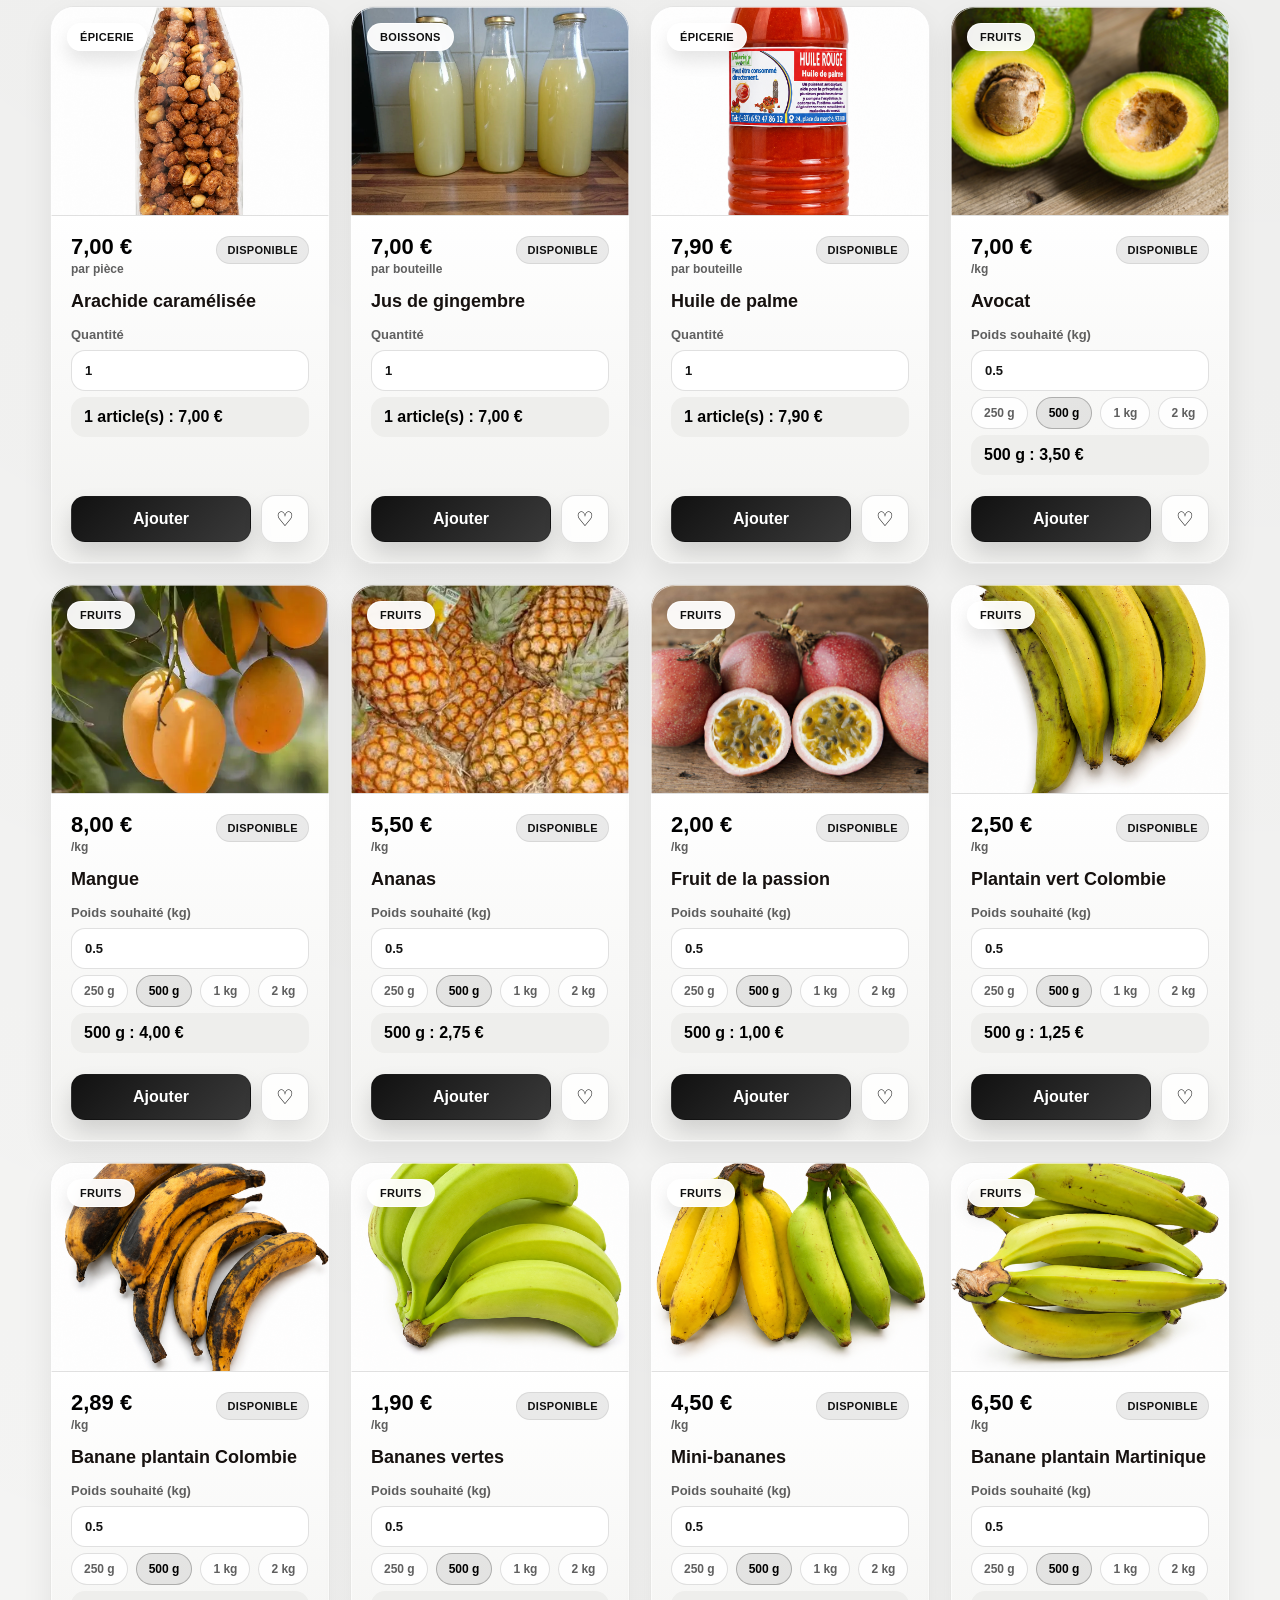
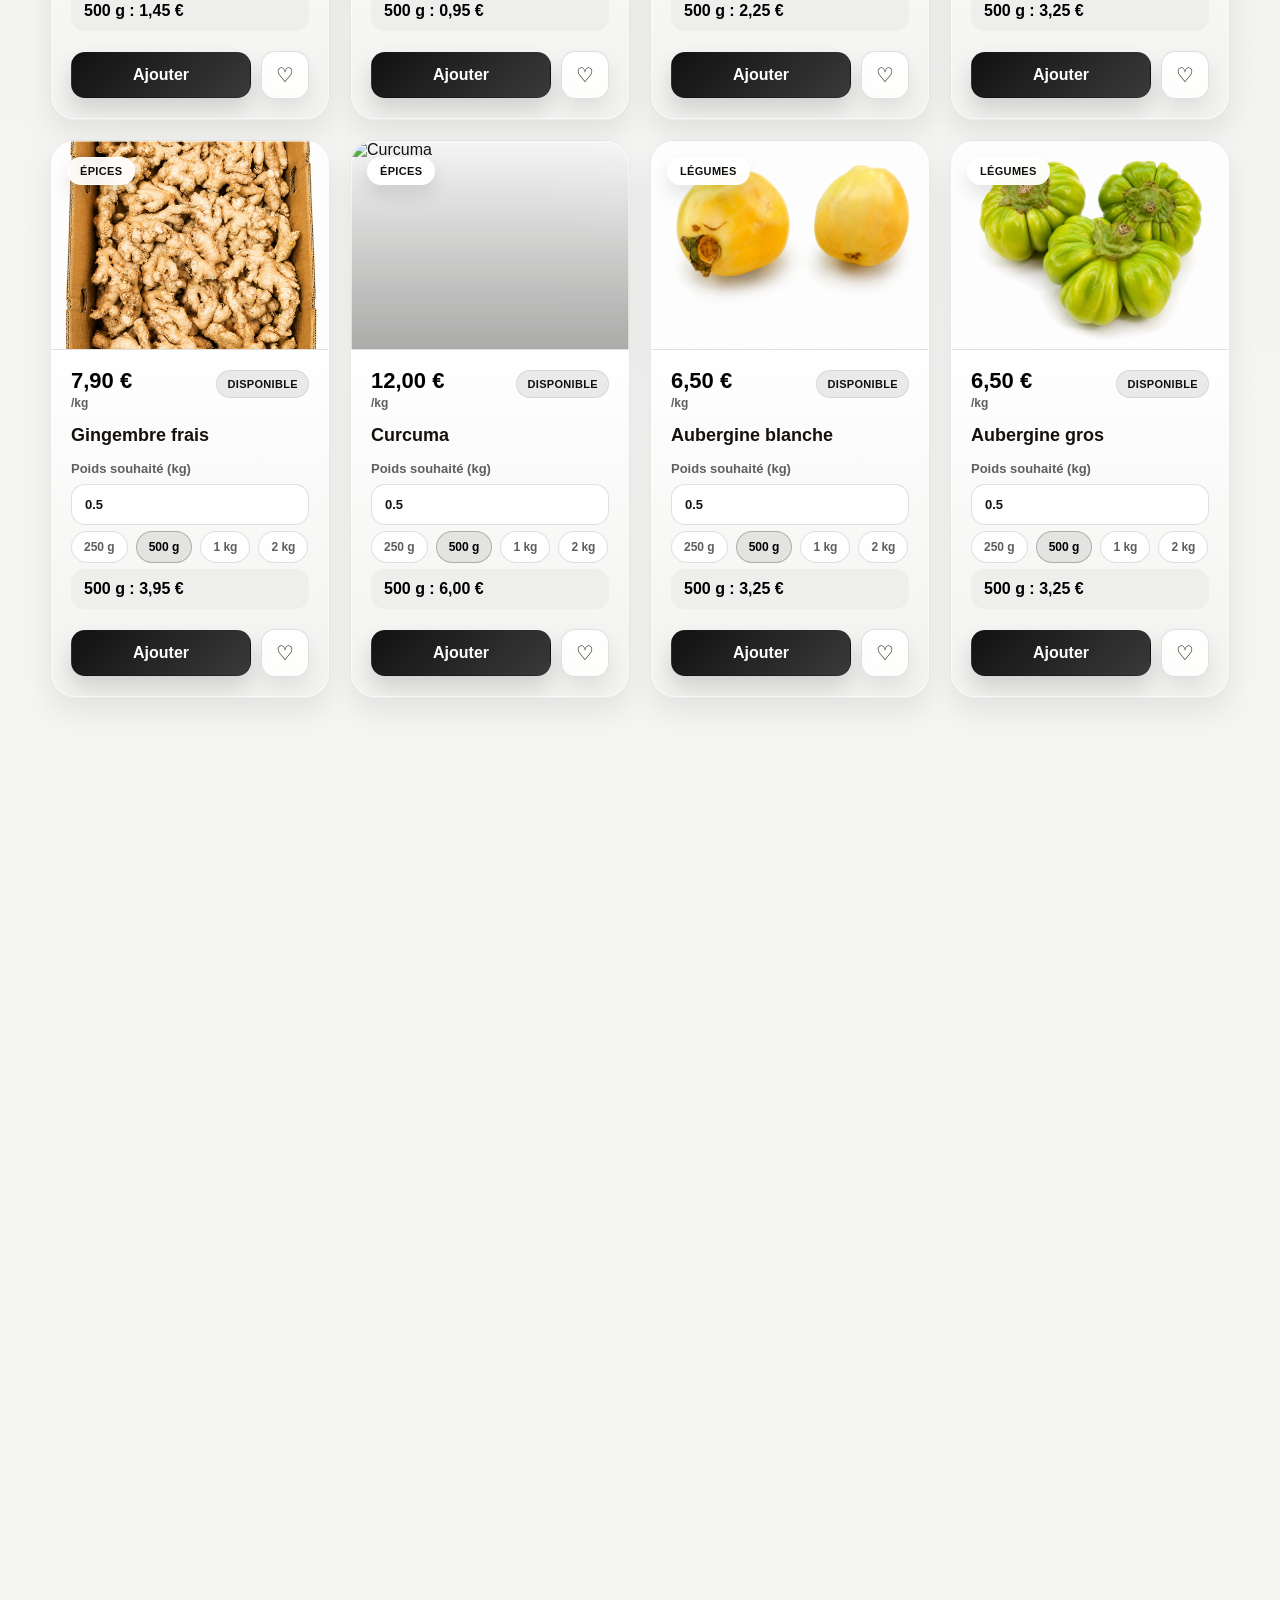
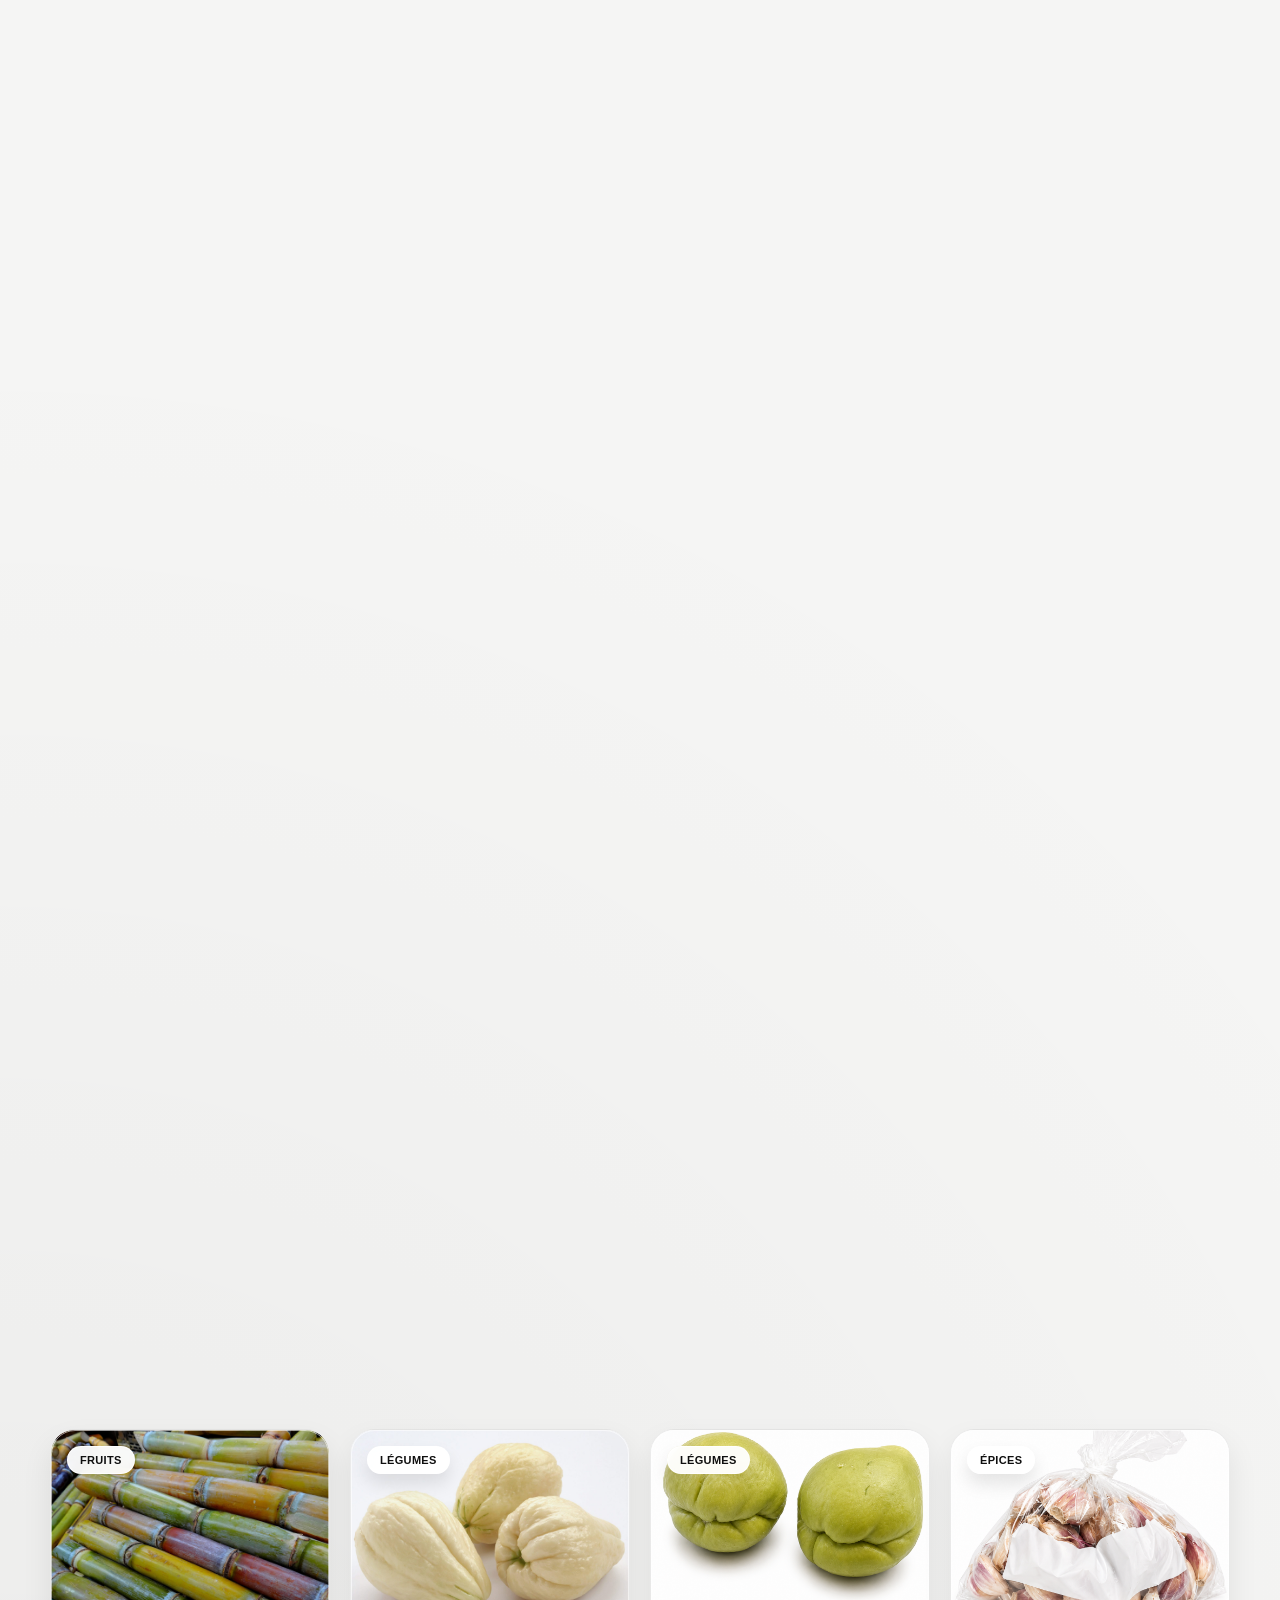
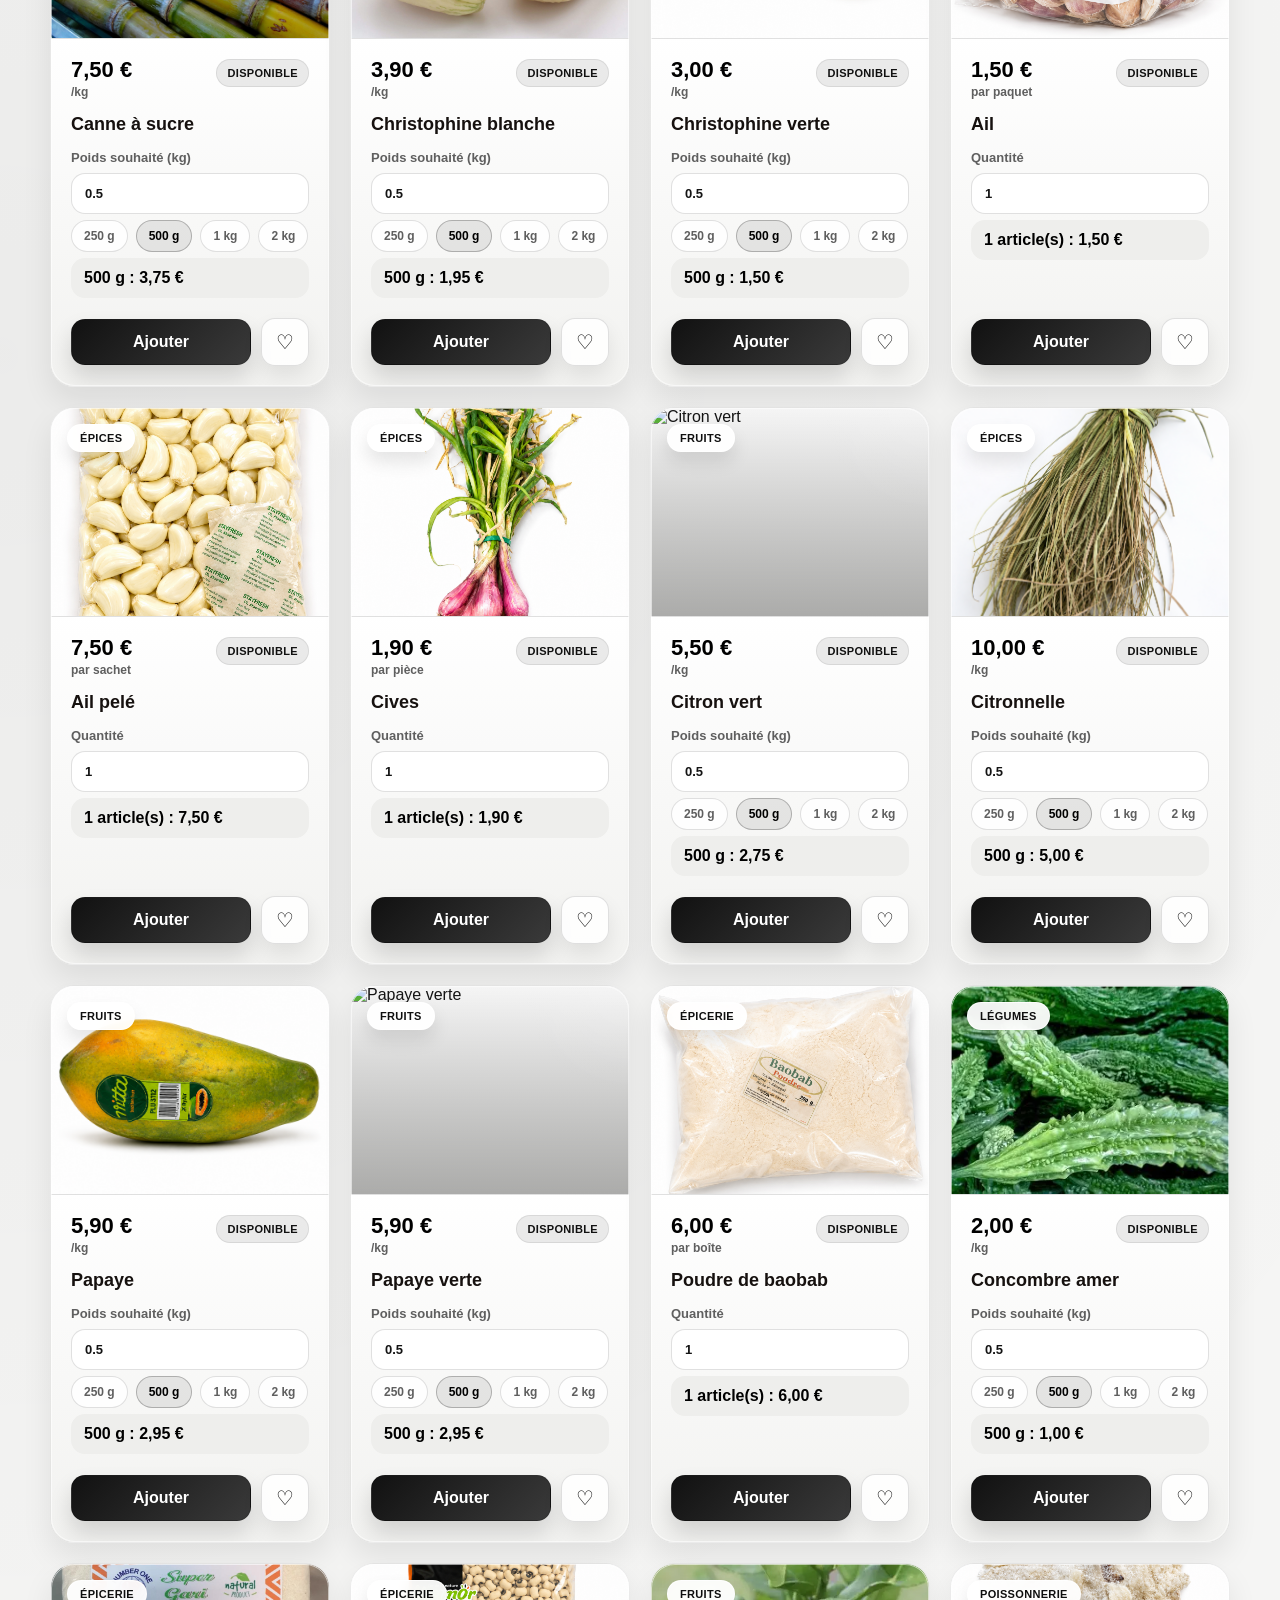
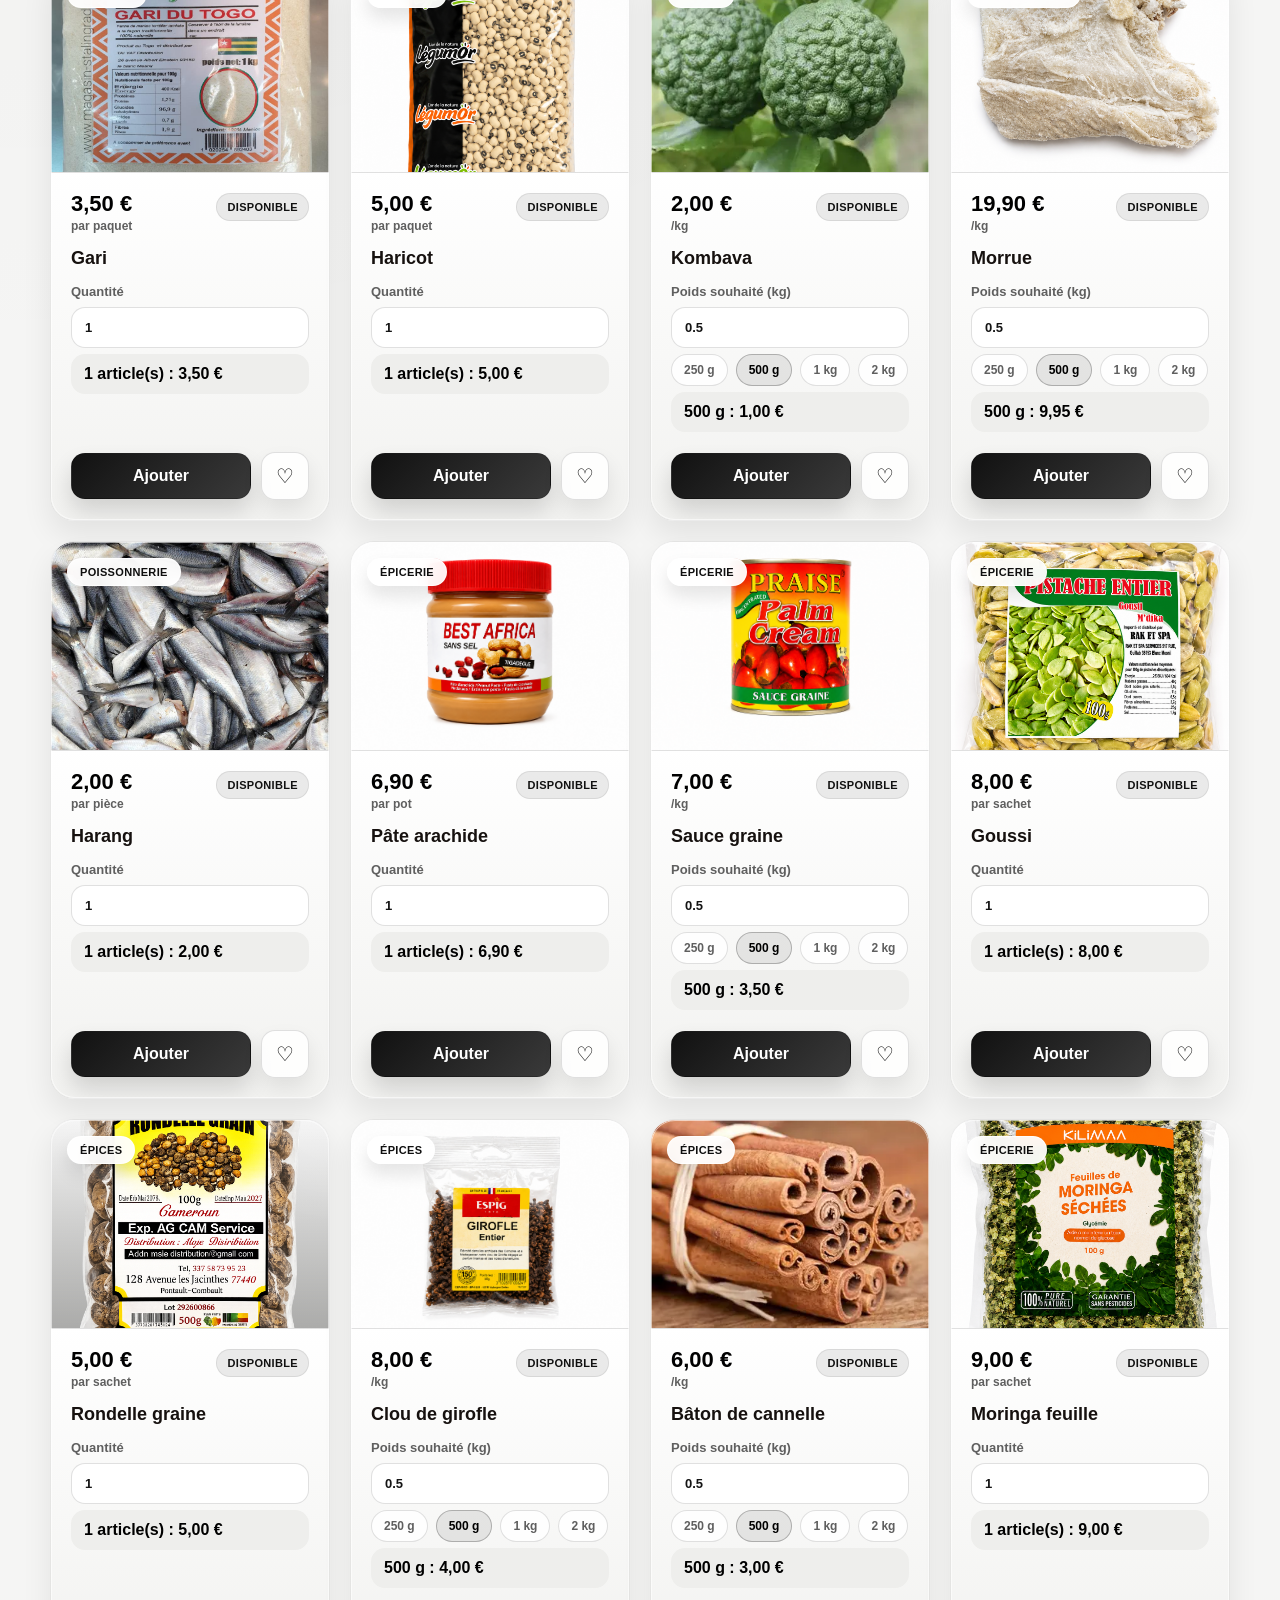
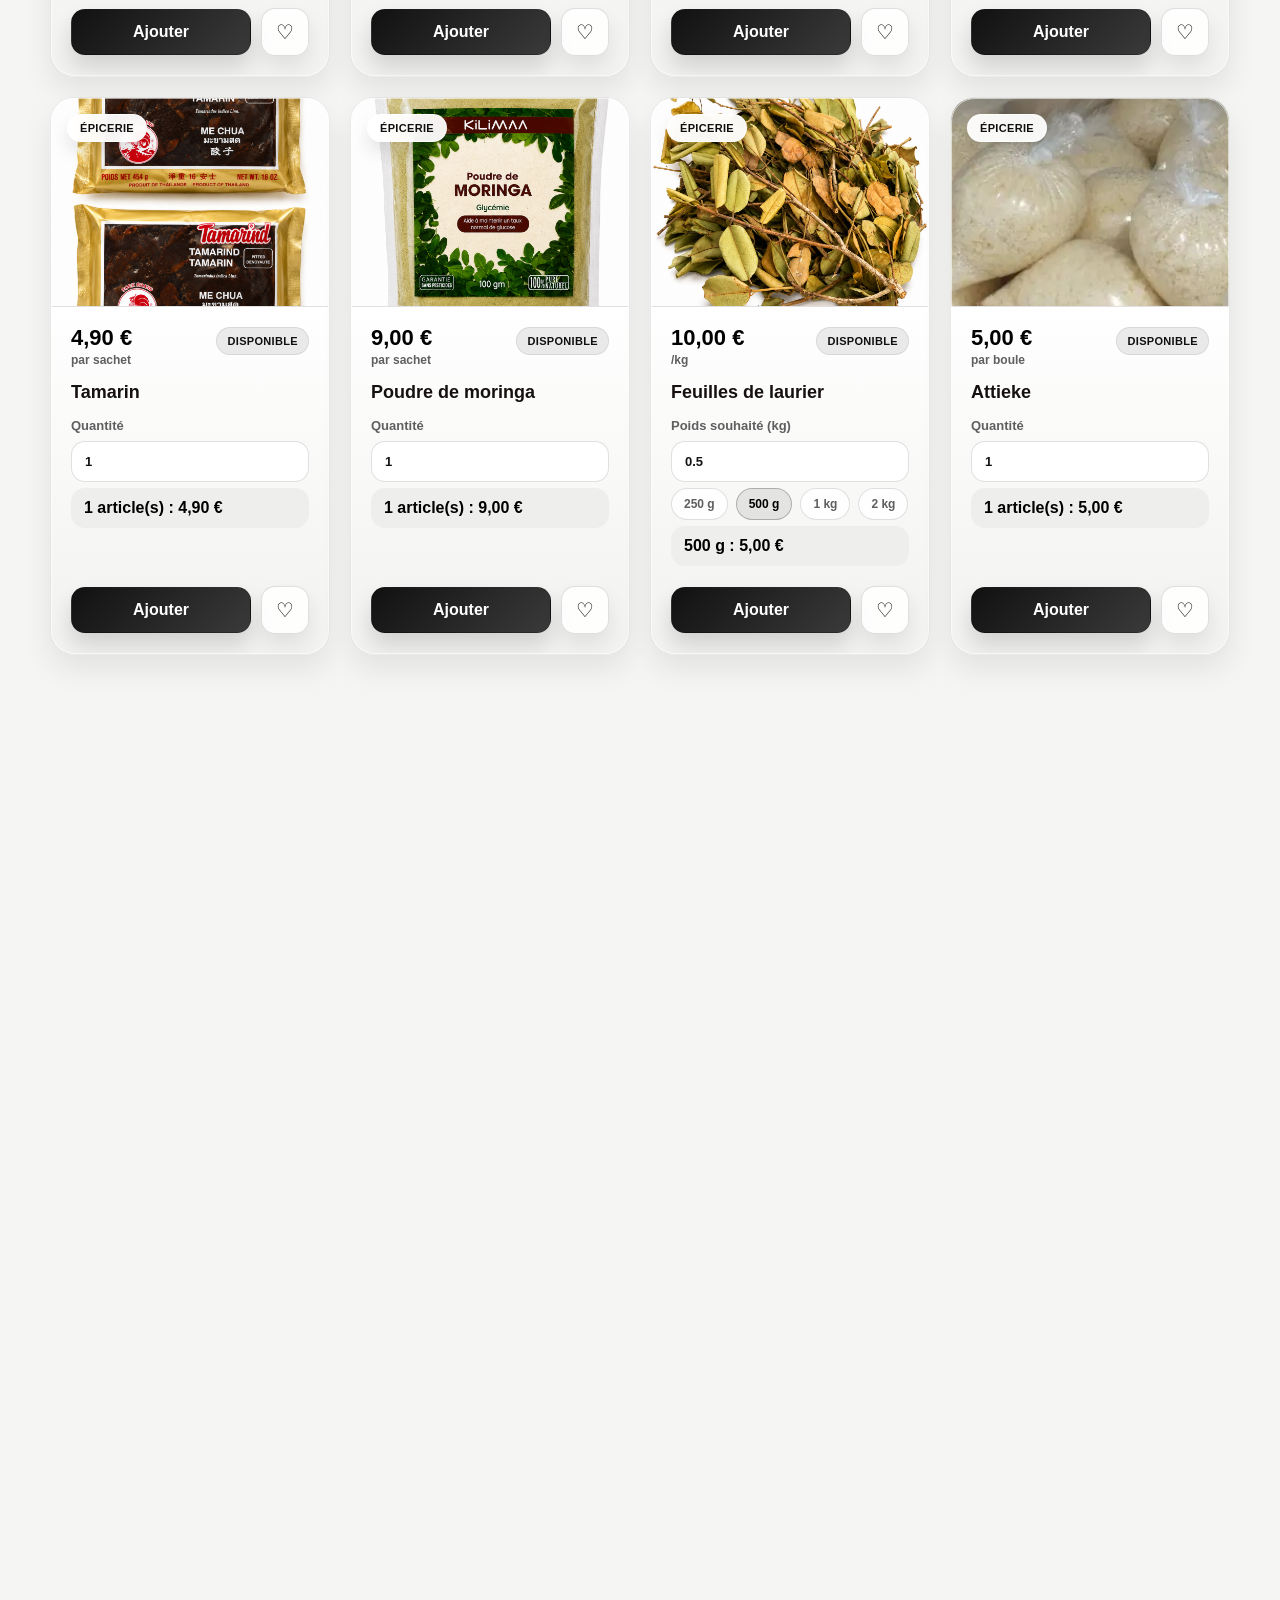
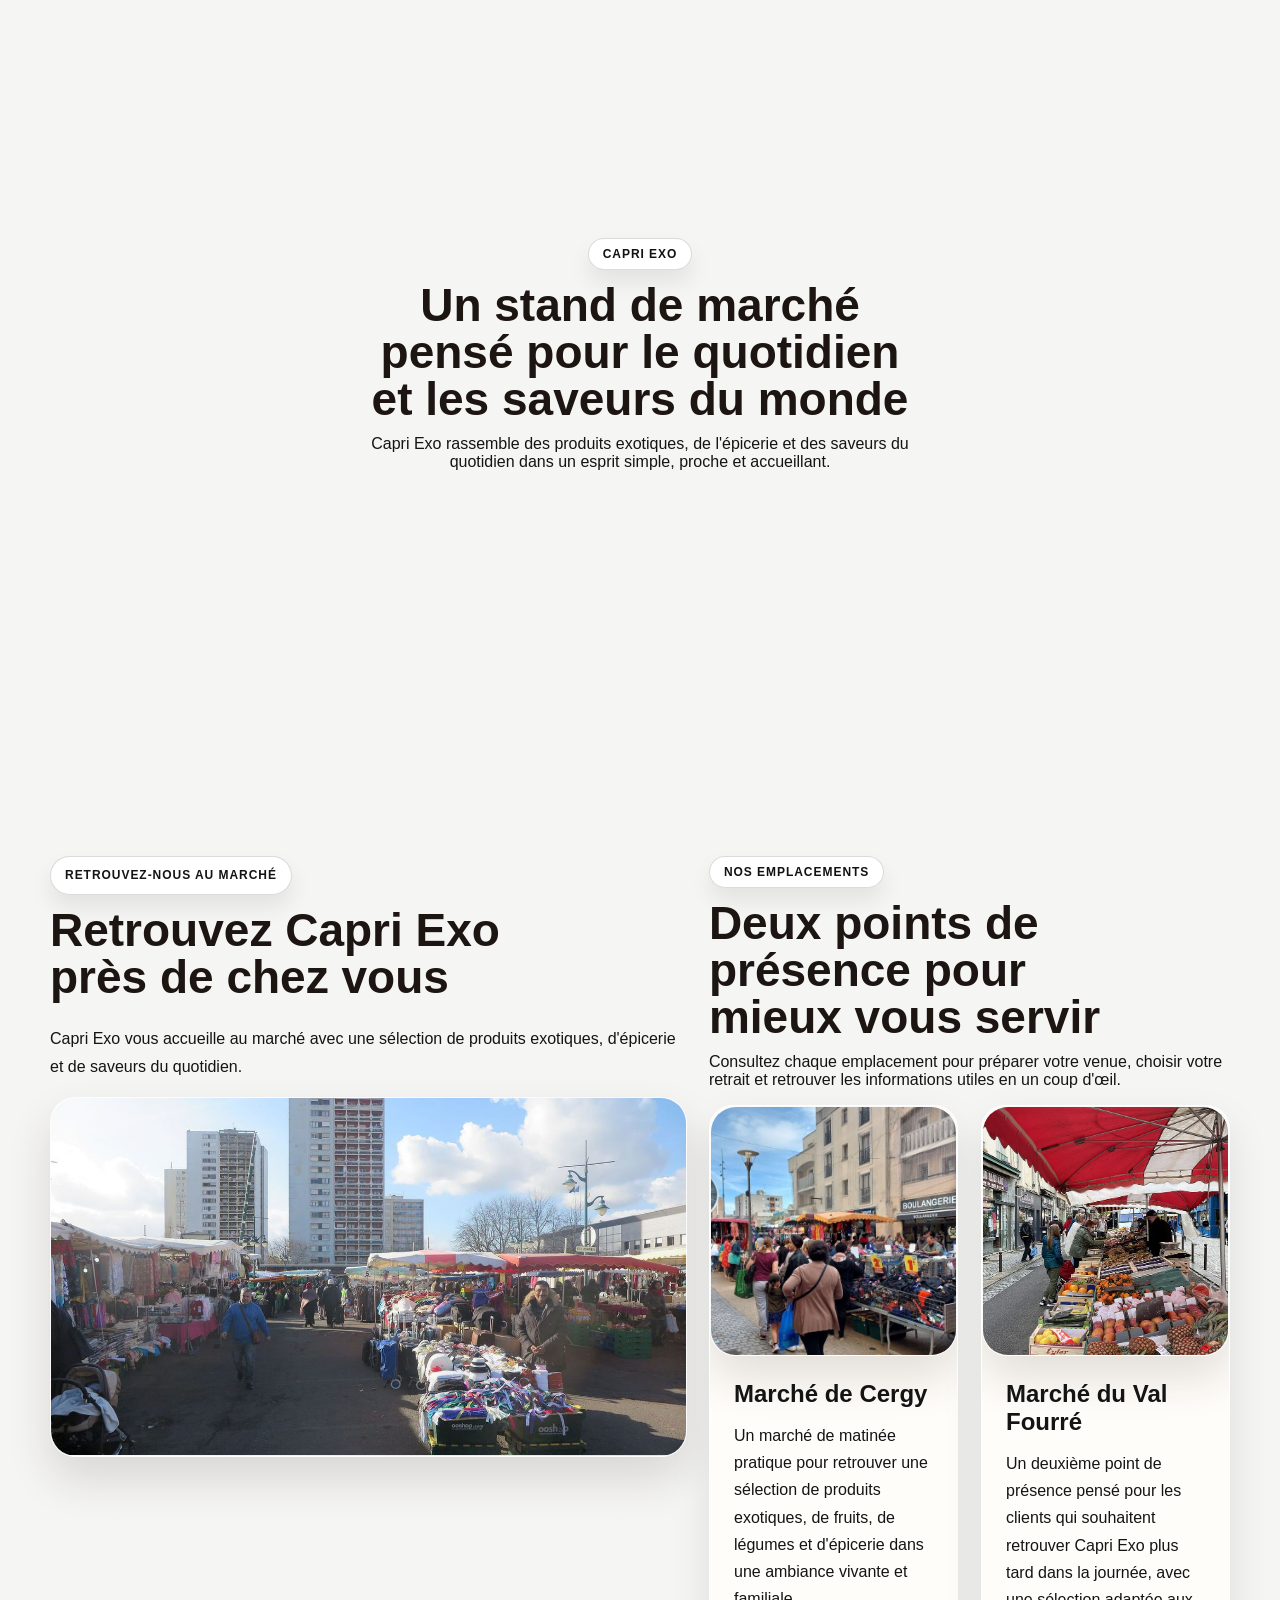
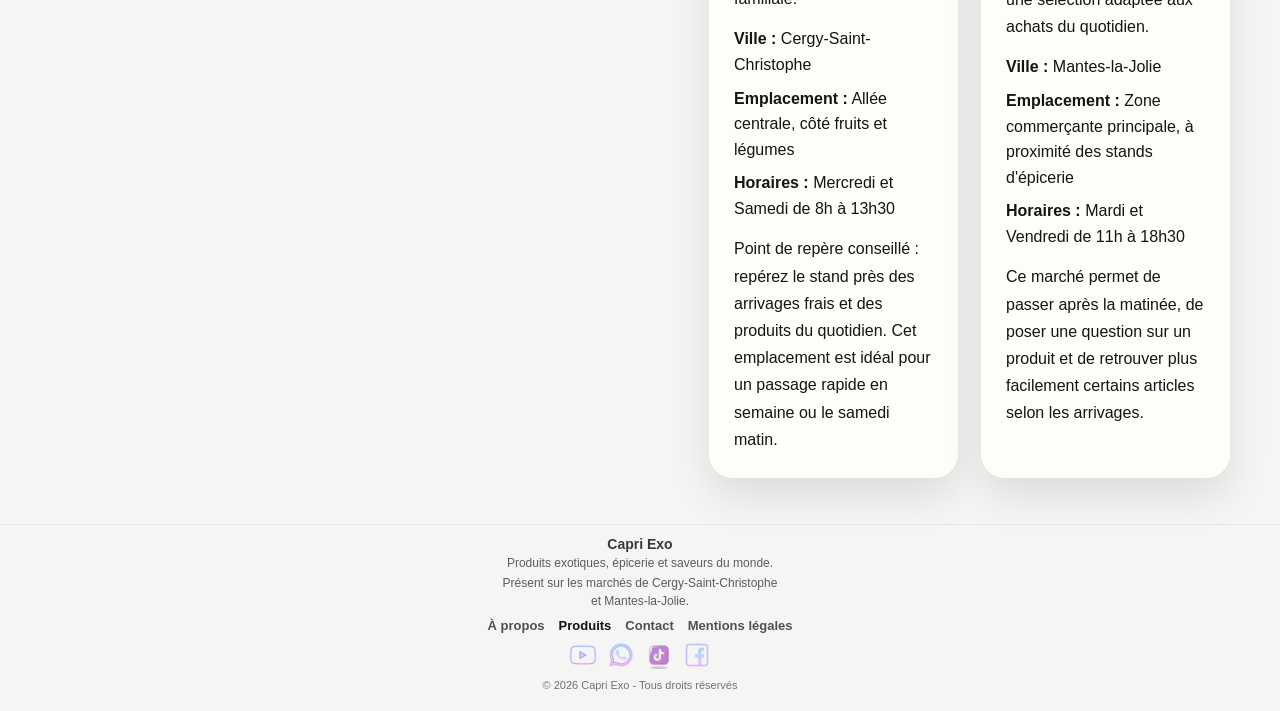
==== commit 020f029b: "Mise à jour complète du site Capri Exo" ====
--- a/index.html
+++ b/index.html
@@ -16,6 +16,7 @@
   <script defer src="js/main.js"></script>
 </head>
 <body class="page-home">
+  <!-- Navigation principale -->
   <nav class="site-nav">
     <a href="index.html" class="brand" aria-label="Accueil Capri Exo">
       <span class="brand-mark"><img src="images/logocapriexo.png" alt="Logo Capri Exo"></span>
@@ -27,12 +28,15 @@
 
     <div class="nav-links">
       <a href="#catalogue-produits">Produits</a>
+      <a href="suivi.html">Suivi</a>
       <a href="apropos.html">À propos</a>
       <a href="contact.html">Contact</a>
       <a href="panier.html">🛒 Panier <span class="badge-panier">0</span></a>
       <a href="connexion.html" class="nav-login-link">Connexion</a>
     </div>
   </nav>
+
+  <!-- Contenu principal -->
 
   <main>
     <section class="hero">
@@ -186,6 +190,8 @@
     </section>
 
   </main>
+
+  <!-- Pied de page -->
 
   <footer class="site-footer">
     <div class="footer-main">
--- a/style.css
+++ b/style.css
@@ -1,8 +1,7 @@
-﻿/* =========================
-   1. VARIABLES ET BASE GLOBALE
-========================= */
-
-/* Variables globales du theme pour centraliser les couleurs, espacements et rayons. */
+/* =========================
+   1. VARIABLES ET BASE GLOBALE
+========================= */
+
 :root {
   --bg: #f5f5f4;
   --surface-soft: #eeeeec;
@@ -15,6 +14,13 @@
   --shadow: 0 18px 40px rgba(0, 0, 0, 0.10);
   --radius-lg: 24px;
   --max-width: 1180px;
+  --pill-bg: rgba(255, 255, 255, 0.96);
+  --pill-bg-hover: #ffffff;
+  --pill-border: rgba(0, 0, 0, 0.14);
+  --pill-border-strong: rgba(0, 0, 0, 0.18);
+  --pill-text: #111111;
+  --pill-shadow: 0 12px 22px rgba(0, 0, 0, 0.08);
+  --pill-shadow-hover: 0 16px 28px rgba(0, 0, 0, 0.12);
   --space-section-y: 48px;
   --space-block-gap: 24px;
   --space-content-gap: 18px;
@@ -22,51 +28,46 @@
   --space-card-padding: 24px;
   --space-card-padding-sm: 20px;
 }
-
-/* Les dimensions incluent bordure et padding pour simplifier les calculs. */
-* {
-  box-sizing: border-box;
-}
-
-/* Le defilement ancre est lisse sur tout le site. */
-html {
-  scroll-behavior: smooth;
-}
-
-/* Base visuelle de toute l'application. */
-body {
-  margin: 0;
-  padding-top: 148px;
-  min-height: 100vh;
-  display: flex;
-  flex-direction: column;
-  font-family: Arial, sans-serif;
-  background:
+
+* {
+  box-sizing: border-box;
+}
+
+html {
+  scroll-behavior: smooth;
+  scroll-padding-top: 132px;
+}
+
+body {
+  margin: 0;
+  padding-top: 148px;
+  min-height: 100vh;
+  display: flex;
+  flex-direction: column;
+  font-family: Arial, sans-serif;
+  background:
     radial-gradient(circle at top right, rgba(0, 0, 0, 0.05), transparent 28%),
     radial-gradient(circle at left center, rgba(0, 0, 0, 0.04), transparent 24%),
     var(--bg);
-  color: var(--text);
-}
-
-/* Voile d'entree affiche pendant le chargement de la page. */
-body::before {
-  content: "";
-  position: fixed;
-  inset: 0;
-  z-index: 5000;
+  color: var(--text);
+}
+
+body::before {
+  content: "";
+  position: fixed;
+  inset: 0;
+  z-index: 5000;
   background: rgba(245, 245, 244, 0.94);
-  pointer-events: none;
-  animation: pageReveal 0.65s ease forwards;
-}
-
-/* Etat de sortie de page quand la navigation se fait entre ecrans. */
-body.page-leaving::before {
-  animation: none;
-  opacity: 1;
-  visibility: visible;
-}
-
-/* Contenu principal anime a l'arrivee de la page. */
+  pointer-events: none;
+  animation: pageReveal 0.65s ease forwards;
+}
+
+body.page-leaving::before {
+  animation: none;
+  opacity: 1;
+  visibility: visible;
+}
+
 body .site-nav,
 body main,
 body .site-footer {
@@ -75,12 +76,532 @@
   animation: contentReveal 0.7s ease forwards;
 }
 
-/* Le bandeau superieur entre avec un leger decalage inverse. */
 body .site-nav {
   transform: translateY(-12px);
   animation-duration: 0.6s;
 }
 
+/* =========================
+   13. SUIVI DU PROJET
+========================= */
+
+.tracker-page {
+  width: min(var(--max-width), calc(100% - 32px));
+  margin: 0 auto;
+  padding-bottom: 76px;
+  display: grid;
+  gap: 36px;
+}
+
+.tracker-page .page-banner {
+  width: 100%;
+  max-width: 900px;
+  margin-left: 0;
+}
+
+.tracker-overview {
+  display: grid;
+  grid-template-columns: minmax(240px, 0.8fr) minmax(320px, 1.2fr);
+  gap: 32px;
+  align-items: center;
+  padding: 30px 0;
+  border-top: 1px solid var(--line);
+  border-bottom: 1px solid var(--line);
+}
+
+.tracker-progress-copy {
+  display: grid;
+  gap: 8px;
+}
+
+.tracker-progress-copy > strong {
+  font-size: clamp(30px, 4vw, 46px);
+  line-height: 1;
+}
+
+.tracker-progress-copy p:last-child {
+  max-width: 560px;
+  margin: 0;
+  color: var(--muted);
+  line-height: 1.65;
+}
+
+.tracker-progress-block {
+  display: grid;
+  gap: 18px;
+}
+
+.tracker-progress-block progress {
+  width: 100%;
+  height: 18px;
+  overflow: hidden;
+  border: 1px solid var(--line);
+  border-radius: 999px;
+  background: #ffffff;
+  accent-color: #111111;
+}
+
+.tracker-progress-block progress::-webkit-progress-bar {
+  border-radius: 999px;
+  background: #ffffff;
+}
+
+.tracker-progress-block progress::-webkit-progress-value {
+  border-radius: 999px;
+  background: #111111;
+}
+
+.tracker-progress-block progress::-moz-progress-bar {
+  border-radius: 999px;
+  background: #111111;
+}
+
+.tracker-stats {
+  display: grid;
+  grid-template-columns: repeat(3, minmax(0, 1fr));
+  gap: 10px;
+}
+
+.tracker-stats span {
+  display: grid;
+  gap: 3px;
+  min-width: 0;
+  padding: 14px;
+  border: 1px solid var(--line);
+  border-radius: 8px;
+  background: rgba(255, 255, 255, 0.72);
+  color: var(--muted);
+  font-size: 13px;
+}
+
+.tracker-stats strong {
+  color: var(--text);
+  font-size: 24px;
+}
+
+.tracker-workspace {
+  display: grid;
+  gap: 24px;
+}
+
+.tracker-heading-row {
+  display: flex;
+  align-items: end;
+  justify-content: space-between;
+  gap: 24px;
+}
+
+.tracker-heading-row > div {
+  display: grid;
+  gap: 8px;
+}
+
+.tracker-heading-row h2 {
+  margin: 0;
+  font-size: clamp(26px, 3vw, 36px);
+}
+
+.tracker-visible-count {
+  margin: 0;
+  color: var(--muted);
+  font-weight: 700;
+  white-space: nowrap;
+}
+
+.tracker-toolbar {
+  display: grid;
+  grid-template-columns: minmax(260px, 1.4fr) minmax(210px, 0.8fr) auto;
+  gap: 14px;
+  align-items: end;
+  padding: 18px;
+  border: 1px solid var(--line);
+  border-radius: 8px;
+  background: rgba(255, 255, 255, 0.82);
+}
+
+.tracker-toolbar label,
+.tracker-status-field {
+  display: grid;
+  gap: 8px;
+  min-width: 0;
+  color: var(--text);
+  font-size: 13px;
+  font-weight: 700;
+}
+
+.tracker-toolbar input,
+.tracker-toolbar select {
+  width: 100%;
+  min-height: 44px;
+  padding: 10px 12px;
+  border: 1px solid var(--line);
+  border-radius: 8px;
+  background: #ffffff;
+  color: var(--text);
+  outline: none;
+}
+
+.tracker-toolbar input:focus,
+.tracker-toolbar select:focus,
+.tracker-checkbox:focus-visible,
+.tracker-segmented button:focus-visible,
+.tracker-table input[type="checkbox"]:focus-visible {
+  border-color: #111111;
+  outline: 3px solid rgba(0, 0, 0, 0.16);
+  outline-offset: 2px;
+}
+
+.tracker-segmented {
+  display: inline-grid;
+  grid-template-columns: repeat(3, 1fr);
+  min-height: 44px;
+  overflow: hidden;
+  border: 1px solid var(--line);
+  border-radius: 8px;
+  background: #ffffff;
+}
+
+.tracker-segmented button {
+  min-width: 86px;
+  padding: 9px 12px;
+  border: 0;
+  border-right: 1px solid var(--line);
+  border-radius: 0;
+  background: #ffffff;
+  color: #111111;
+  font-size: 13px;
+  font-weight: 700;
+  cursor: pointer;
+}
+
+.tracker-segmented button:last-child {
+  border-right: 0;
+}
+
+.tracker-segmented button:hover,
+.tracker-segmented button.is-active {
+  background: #111111;
+  color: #ffffff;
+}
+
+.tracker-table-wrap {
+  overflow: auto;
+  border: 1px solid var(--line);
+  border-radius: 8px;
+  background: #ffffff;
+  box-shadow: 0 16px 34px rgba(0, 0, 0, 0.07);
+}
+
+.tracker-table {
+  width: 100%;
+  min-width: 1000px;
+  border-collapse: collapse;
+  text-align: left;
+}
+
+.tracker-table th,
+.tracker-table td {
+  padding: 16px 14px;
+  border-bottom: 1px solid var(--line);
+  vertical-align: top;
+}
+
+.tracker-table th {
+  position: sticky;
+  top: 0;
+  z-index: 2;
+  background: #111111;
+  color: #ffffff;
+  font-size: 12px;
+  text-transform: uppercase;
+}
+
+.tracker-table td {
+  color: #222222;
+  font-size: 14px;
+  line-height: 1.55;
+}
+
+.tracker-table tbody tr:last-child td {
+  border-bottom: 0;
+}
+
+.tracker-table tbody tr.is-complete {
+  background: #f1f1ef;
+}
+
+.tracker-table tbody tr.is-complete td:not(.tracker-check-cell) {
+  color: #616161;
+}
+
+.tracker-table th:first-child,
+.tracker-check-cell {
+  width: 64px;
+  text-align: center;
+}
+
+.tracker-table th:nth-child(2) {
+  width: 150px;
+}
+
+.tracker-table th:nth-child(3) {
+  width: 210px;
+}
+
+.tracker-table th:nth-child(5),
+.tracker-table th:nth-child(6) {
+  width: 110px;
+}
+
+.tracker-table input[type="checkbox"] {
+  width: 21px;
+  height: 21px;
+  margin: 1px 0 0;
+  accent-color: #111111;
+  cursor: pointer;
+}
+
+.tracker-domain {
+  display: block;
+  color: #111111;
+  font-weight: 800;
+}
+
+.tracker-table td small {
+  display: block;
+  margin-top: 4px;
+  color: var(--muted);
+}
+
+.tracker-priority,
+.tracker-state {
+  display: inline-flex;
+  align-items: center;
+  justify-content: center;
+  min-height: 28px;
+  padding: 5px 9px;
+  border: 1px solid #111111;
+  border-radius: 999px;
+  font-size: 11px;
+  font-weight: 800;
+  white-space: nowrap;
+}
+
+.tracker-priority-critique {
+  background: #111111;
+  color: #ffffff;
+}
+
+.tracker-priority-haute {
+  background: #3b3b3b;
+  color: #ffffff;
+}
+
+.tracker-priority-moyenne {
+  border-color: #6b6b6b;
+  background: #e8e8e6;
+  color: #111111;
+}
+
+.tracker-priority-basse {
+  border-color: #b7b7b3;
+  background: #ffffff;
+  color: #4c4c4c;
+}
+
+.tracker-state.is-done {
+  background: #111111;
+  color: #ffffff;
+}
+
+.tracker-state.is-todo {
+  border-color: #a0a09c;
+  background: #ffffff;
+  color: #333333;
+}
+
+.tracker-empty-state {
+  margin: 0;
+  padding: 42px 20px;
+  text-align: center;
+  color: var(--muted);
+}
+
+.tracker-actions {
+  display: flex;
+  flex-wrap: wrap;
+  justify-content: flex-end;
+  gap: 10px;
+}
+
+.tracker-reset-button {
+  border: 1px solid #111111;
+  background: transparent;
+  color: #111111;
+}
+
+.tracker-reset-button:hover {
+  background: #111111;
+  color: #ffffff;
+}
+
+@media (max-width: 920px) {
+  .tracker-overview,
+  .tracker-toolbar {
+    grid-template-columns: 1fr;
+  }
+
+  .tracker-status-field,
+  .tracker-segmented {
+    width: 100%;
+  }
+
+  .tracker-segmented button {
+    min-width: 0;
+  }
+}
+
+@media (max-width: 720px) {
+  .tracker-page {
+    width: min(100% - 20px, var(--max-width));
+    gap: 28px;
+  }
+
+  .tracker-overview {
+    gap: 24px;
+    padding: 24px 0;
+  }
+
+  .tracker-stats {
+    grid-template-columns: 1fr;
+  }
+
+  .tracker-heading-row {
+    align-items: flex-start;
+    flex-direction: column;
+    gap: 10px;
+  }
+
+  .tracker-toolbar {
+    padding: 14px;
+  }
+
+  .tracker-table-wrap {
+    overflow: visible;
+    border: 0;
+    background: transparent;
+    box-shadow: none;
+  }
+
+  .tracker-table {
+    min-width: 0;
+  }
+
+  .tracker-table thead {
+    display: none;
+  }
+
+  .tracker-table,
+  .tracker-table tbody,
+  .tracker-table tr,
+  .tracker-table td {
+    display: block;
+    width: 100%;
+  }
+
+  .tracker-table tr {
+    margin-bottom: 12px;
+    overflow: hidden;
+    border: 1px solid var(--line);
+    border-radius: 8px;
+    background: #ffffff;
+    box-shadow: 0 10px 24px rgba(0, 0, 0, 0.06);
+  }
+
+  .tracker-table th:first-child,
+  .tracker-check-cell,
+  .tracker-table th:nth-child(2),
+  .tracker-table th:nth-child(3),
+  .tracker-table th:nth-child(5),
+  .tracker-table th:nth-child(6) {
+    width: 100%;
+  }
+
+  .tracker-table td {
+    display: grid;
+    grid-template-columns: minmax(90px, 0.35fr) minmax(0, 1fr);
+    gap: 12px;
+    padding: 12px 14px;
+    text-align: left;
+  }
+
+  .tracker-table td::before {
+    content: attr(data-label);
+    color: var(--muted);
+    font-size: 11px;
+    font-weight: 800;
+    text-transform: uppercase;
+  }
+
+  .tracker-check-cell {
+    align-items: center;
+  }
+
+  .tracker-actions {
+    align-items: stretch;
+    flex-direction: column;
+  }
+
+  .tracker-actions .button {
+    width: 100%;
+  }
+}
+
+@media print {
+  body {
+    padding-top: 0;
+    background: #ffffff;
+  }
+
+  body::before,
+  .site-nav,
+  .site-footer,
+  .tracker-toolbar,
+  .tracker-actions {
+    display: none !important;
+  }
+
+  body main {
+    opacity: 1;
+    transform: none;
+    animation: none;
+  }
+
+  .tracker-page {
+    width: 100%;
+    padding: 0;
+  }
+
+  .tracker-table-wrap {
+    overflow: visible;
+    box-shadow: none;
+  }
+
+  .tracker-table {
+    min-width: 0;
+  }
+
+  .tracker-table th,
+  .tracker-table td {
+    padding: 8px;
+    font-size: 10px;
+  }
+
+  .tracker-table input[type="checkbox"] {
+    print-color-adjust: exact;
+  }
+}
+
 body main {
   animation-delay: 0.08s;
 }
@@ -88,52 +609,44 @@
 body .site-footer {
   animation-delay: 0.16s;
 }
-
-/* Fond differencie pour la page d'accueil. */
+
 body.page-home::before {
   background: #fff;
   animation-duration: 0.72s;
 }
-
-/* Sortie de page avec opacite reduite. */
-body.page-leaving .site-nav,
-body.page-leaving main,
-body.page-leaving .site-footer {
-  animation: none;
-  opacity: 0;
-  transform: translateY(12px);
-  transition: opacity 0.28s ease, transform 0.28s ease;
-}
-
-/* Le header recule un peu plus lors de la sortie. */
-body.page-leaving .site-nav {
-  transform: translateY(-8px);
-}
-
-/* Le contenu principal prend l'espace vertical utile. */
-main {
-  min-height: 72vh;
-  flex: 1 0 auto;
-}
-
-/* Les liens heritent de la couleur courante. */
-a {
-  color: inherit;
-}
-
-/* Les controles de formulaire utilisent la meme police que le contenu. */
-button,
-input,
-textarea {
-  font: inherit;
-}
-
-/* Les images restent responsives par defaut. */
+
+body.page-leaving .site-nav,
+body.page-leaving main,
+body.page-leaving .site-footer {
+  animation: none;
+  opacity: 0;
+  transform: translateY(12px);
+  transition: opacity 0.28s ease, transform 0.28s ease;
+}
+
+body.page-leaving .site-nav {
+  transform: translateY(-8px);
+}
+
+main {
+  min-height: 72vh;
+  flex: 1 0 auto;
+}
+
+a {
+  color: inherit;
+}
+
+button,
+input,
+textarea {
+  font: inherit;
+}
+
 img {
   max-width: 100%;
 }
 
-/* Elements animes progressivement au scroll ou a l'arrivee dans la page d'accueil. */
 .reveal-on-scroll.reveal-ready {
   --reveal-y: 30px;
   --reveal-scale: 0.99;
@@ -157,13 +670,10 @@
   --reveal-scale: 0.994;
 }
 
-
-/* =========================
-   2. HEADER / NAVIGATION
-========================= */
-
-/* Header principal : il prend toute la largeur du haut de page, garde la marque a gauche,
-   place la recherche au centre et les liens a droite. */
+/* =========================
+   2. HEADER / NAVIGATION
+========================= */
+
 .site-nav {
   position: fixed;
   top: 0;
@@ -175,113 +685,107 @@
   grid-template-areas: "brand links";
   align-items: center;
   gap: 18px;
-  padding: 16px clamp(16px, 3vw, 32px);
-  border: 1px solid rgba(255, 255, 255, 0.55);
-  border-radius: 28px;
-  background: rgba(255, 253, 249, 0.88);
-  box-shadow: 0 16px 35px rgba(61, 36, 28, 0.12);
-  backdrop-filter: blur(18px);
-  overflow: hidden;
-}
-
-/* Bloc cliquable de la marque. */
-.brand {
-  grid-area: brand;
-  display: inline-flex;
-  align-items: center;
-  gap: 12px;
-  text-decoration: none;
-  color: var(--text);
-  flex-shrink: 0;
-}
-
-/* Pastille visuelle du logo. */
-.brand-mark {
-  width: 48px;
-  height: 48px;
-  display: inline-flex;
-  align-items: center;
-  justify-content: center;
-  border-radius: 16px;
-  overflow: hidden;
-}
-
-/* Logo image in the brand badge. */
-.brand-mark img {
-  width: 100%;
-  height: 100%;
-  object-fit: cover;
-  display: block;
-}
-
-/* Empilement vertical du nom et du sous-titre. */
-.brand-text {
-  display: grid;
-  gap: 2px;
-}
-
-/* Nom principal de la marque. */
-.brand-text strong {
-  font-size: 15px;
-}
-
-/* Sous-titre descriptif de la marque. */
+  padding: 16px clamp(16px, 3vw, 32px);
+  border: 1px solid rgba(255, 255, 255, 0.55);
+  border-radius: 28px;
+  background: rgba(255, 253, 249, 0.88);
+  box-shadow: 0 16px 35px rgba(61, 36, 28, 0.12);
+  backdrop-filter: blur(18px);
+  overflow: hidden;
+}
+
+.brand {
+  grid-area: brand;
+  display: inline-flex;
+  align-items: center;
+  gap: 12px;
+  text-decoration: none;
+  color: var(--text);
+  flex-shrink: 0;
+}
+
+.brand-mark {
+  width: 48px;
+  height: 48px;
+  display: inline-flex;
+  align-items: center;
+  justify-content: center;
+  border-radius: 16px;
+  overflow: hidden;
+}
+
+.brand-mark img {
+  width: 100%;
+  height: 100%;
+  object-fit: cover;
+  display: block;
+}
+
+.brand-text {
+  display: grid;
+  gap: 2px;
+}
+
+.brand-text strong {
+  font-size: 15px;
+}
+
 .brand-text small {
   color: var(--text);
   font-size: 12px;
 }
-
-/* Zone des liens de navigation. */
-.nav-links {
-  grid-area: links;
-  display: flex;
-  align-items: center;
-  gap: 6px;
-  justify-self: end;
-  justify-content: flex-end;
-  flex-wrap: wrap;
-}
-
-/* Style des liens de navigation. */
+
+.nav-links {
+  grid-area: links;
+  display: flex;
+  align-items: center;
+  gap: 6px;
+  justify-self: end;
+  justify-content: flex-end;
+  flex-wrap: wrap;
+}
+
 .nav-links a {
   display: inline-flex;
   align-items: center;
   justify-content: center;
   padding: 10px 14px;
-  border: 1px solid transparent;
+  border: 1px solid var(--pill-border);
   border-radius: 999px;
-  color: var(--text);
+  background: var(--pill-bg);
+  color: var(--pill-text);
   text-decoration: none;
   font-size: 14px;
   font-weight: 700;
+  box-shadow: var(--pill-shadow);
   transition: background 0.25s ease, color 0.25s ease, transform 0.25s ease, border-color 0.25s ease, box-shadow 0.25s ease;
 }
 
-/* Etat au survol et page courante. */
 .nav-links a:hover,
 .nav-links a[aria-current="page"] {
-  background: rgba(0, 0, 0, 0.06);
-  color: var(--primary-dark);
+  background: var(--pill-bg-hover);
+  color: var(--pill-text);
   transform: translateY(-1px);
 }
 
 .nav-links a[aria-current="page"] {
-  border-color: rgba(0, 0, 0, 0.14);
-  box-shadow: 0 10px 20px rgba(0, 0, 0, 0.06);
-}
-
-/* Bouton de connexion plus visible tout à droite du header. */
+  border-color: var(--pill-border-strong);
+  box-shadow: var(--pill-shadow-hover);
+}
+
 .nav-login-link {
   margin-left: 8px;
-  border: 1px solid rgba(0, 0, 0, 0.16);
-  background: rgba(255, 255, 255, 0.82);
-  color: var(--primary-dark);
-  box-shadow: 0 10px 18px rgba(67, 42, 30, 0.08);
+  border-color: var(--pill-border);
+  background: var(--pill-bg);
+  color: var(--pill-text);
+  box-shadow: var(--pill-shadow);
 }
 
 .nav-login-link:hover,
 .nav-login-link[aria-current="page"] {
-  background: rgba(0, 0, 0, 0.08);
+  background: var(--pill-bg-hover);
+  border-color: var(--pill-border-strong);
+  box-shadow: var(--pill-shadow-hover);
 }
 
 .nav-toggle {
@@ -311,23 +815,21 @@
   background: currentColor;
   transition: transform 0.22s ease, opacity 0.22s ease;
 }
-
-/* Badge du panier dans le menu. */
+
 .badge-panier {
   display: inline-flex;
-  align-items: center;
-  justify-content: center;
-  min-width: 20px;
-  height: 20px;
-  margin-left: 4px;
-  padding: 0 5px;
-  border-radius: 999px;
-  background: var(--primary);
-  color: #fff;
+  align-items: center;
+  justify-content: center;
+  min-width: 20px;
+  height: 20px;
+  margin-left: 4px;
+  padding: 0 5px;
+  border-radius: 999px;
+  background: var(--primary);
+  color: #fff;
   font-size: 12px;
 }
-
-/* Formulaire de recherche de la barre du haut. */
+
 .search-box {
   display: flex;
   align-items: center;
@@ -337,190 +839,182 @@
   padding: 4px;
   border: 1px solid rgba(95, 67, 52, 0.14);
   border-radius: 999px;
-  background: rgba(255, 255, 255, 0.96);
-  box-shadow: 0 10px 24px rgba(67, 42, 30, 0.08);
-  transition: border-color 0.25s ease, box-shadow 0.25s ease, transform 0.25s ease;
-}
-
-/* Effet visuel applique quand on clique dans la recherche. */
+  background: rgba(255, 255, 255, 0.96);
+  box-shadow: 0 10px 24px rgba(67, 42, 30, 0.08);
+  transition: border-color 0.25s ease, box-shadow 0.25s ease, transform 0.25s ease;
+}
+
 .search-box:focus-within {
   border-color: rgba(0, 0, 0, 0.28);
   box-shadow: 0 14px 30px rgba(0, 0, 0, 0.10);
-}
-
-/* Champ de recherche principal. */
-.search-box input {
-  width: 100%;
-  padding: 14px 18px;
-  border: none;
-  background: transparent;
-  color: var(--text);
-  font-size: 15px;
-}
-
-/* Style du texte indicatif dans le champ. */
-.search-box input::placeholder {
-  color: #8a7d76;
-}
-
-/* On garde un focus propre sans double contour sur le champ. */
-.search-box input:focus {
-  outline: none;
-  box-shadow: none;
-}
-
-/* Bouton de soumission de la recherche. */
+}
+
+.search-box input {
+  width: 100%;
+  padding: 14px 18px;
+  border: none;
+  background: transparent;
+  color: var(--text);
+  font-size: 15px;
+}
+
+.search-box input::placeholder {
+  color: #8a7d76;
+}
+
+.search-box input:focus {
+  outline: none;
+  box-shadow: none;
+}
+
 .search-box button {
-  width: 48px;
-  height: 48px;
-  flex: 0 0 48px;
-  padding: 0;
-  border-radius: 50%;
+  width: 48px;
+  height: 48px;
+  flex: 0 0 48px;
+  padding: 0;
+  border-radius: 50%;
   background: linear-gradient(135deg, var(--primary), #3a3a3a);
-  color: #fff;
-  font-weight: 700;
+  color: #fff;
+  font-weight: 700;
   box-shadow: 0 10px 18px rgba(0, 0, 0, 0.18);
-  transition: transform 0.25s ease, box-shadow 0.25s ease, filter 0.25s ease;
-}
-
-/* Animation legere au survol du bouton. */
+  transition: transform 0.25s ease, box-shadow 0.25s ease, filter 0.25s ease;
+}
+
 .search-box button:hover {
   transform: translateY(-1px) scale(1.03);
   box-shadow: 0 14px 22px rgba(0, 0, 0, 0.22);
-  filter: brightness(1.03);
-}
-
-/* Taille et dessin de l'icone de recherche. */
-.search-box button svg {
-  width: 19px;
-  height: 19px;
-  stroke: currentColor;
-  stroke-width: 2.2;
-  fill: none;
-  stroke-linecap: round;
-  stroke-linejoin: round;
-}
-
-/* =========================
-   3. BOUTONS ET FORMULAIRES
-========================= */
-
-/* Etats de focus pour les champs des formulaires. */
-.form-stack input:focus,
-.form-stack select:focus,
-.form-stack textarea:focus,
-.quantity-control input:focus,
-.cart-control input:focus,
-.summary-fields input:focus,
-.summary-fields select:focus,
+  filter: brightness(1.03);
+}
+
+.search-box button svg {
+  width: 19px;
+  height: 19px;
+  stroke: currentColor;
+  stroke-width: 2.2;
+  fill: none;
+  stroke-linecap: round;
+  stroke-linejoin: round;
+}
+
+/* =========================
+   3. BOUTONS ET FORMULAIRES
+========================= */
+
+.form-stack input:focus,
+.form-stack select:focus,
+.form-stack textarea:focus,
+.quantity-control input:focus,
+.cart-control input:focus,
+.summary-fields input:focus,
+.summary-fields select:focus,
 .summary-fields textarea:focus {
   outline: none;
   border-color: rgba(0, 0, 0, 0.28);
   box-shadow: 0 0 0 4px rgba(0, 0, 0, 0.08);
-}
-
-/* Boutons partages entre la recherche et les composants generiques. */
-.search-box button,
-.button {
-  display: inline-flex;
-  align-items: center;
-  justify-content: center;
-  border: none;
-  border-radius: 999px;
-  cursor: pointer;
-  text-decoration: none;
-  transition: transform 0.25s ease, box-shadow 0.25s ease, background 0.25s ease;
-}
-
-/* Base des boutons reutilisables. */
-.button {
-  padding: 13px 18px;
-  font-weight: 700;
-}
-
-/* Animation commune au survol de plusieurs controles. */
+}
+
+.search-box button,
+.button {
+  display: inline-flex;
+  align-items: center;
+  justify-content: center;
+  border: none;
+  border-radius: 999px;
+  cursor: pointer;
+  text-decoration: none;
+  transition: transform 0.25s ease, box-shadow 0.25s ease, background 0.25s ease;
+}
+
+.button {
+  padding: 13px 18px;
+  border: 1px solid var(--pill-border);
+  background: var(--pill-bg);
+  color: var(--pill-text);
+  box-shadow: var(--pill-shadow);
+  font-weight: 700;
+}
+
 .button:hover,
 .icon-button:hover,
 .filter-button:hover,
 .add-button:hover {
   transform: translateY(-2px);
 }
-
-/* Variante primaire des boutons d'action. */
+
 .button-primary {
-  background: linear-gradient(135deg, var(--primary), #3a3a3a);
-  color: #fff;
-  box-shadow: 0 16px 26px rgba(0, 0, 0, 0.18);
-}
-
-/* Variante secondaire plus legere. */
+  background: var(--pill-bg);
+  color: var(--pill-text);
+  border-color: var(--pill-border);
+  box-shadow: var(--pill-shadow);
+}
+
 .button-secondary {
-  background: rgba(255, 255, 255, 0.76);
-  color: var(--primary-dark);
-  border: 1px solid rgba(0, 0, 0, 0.14);
-}
-
-/* Variante WhatsApp pour les commandes rapides. */
+  background: var(--pill-bg);
+  color: var(--pill-text);
+  border-color: var(--pill-border);
+}
+
 .button-whatsapp {
-  background: #1f1f1f;
-  color: #fff;
-  box-shadow: 0 16px 26px rgba(0, 0, 0, 0.18);
-}
-
-/* Les boutons désactivés restent visibles mais non cliquables. */
-button:disabled,
-.button:disabled,
-.add-button:disabled {
-  opacity: 0.55;
-  cursor: not-allowed;
-  transform: none;
-  box-shadow: none;
-}
-
-/* Etiquettes de formulaire dans les cartes et le panier. */
-.quantity-control label,
-.cart-control label,
-.form-stack label {
-  display: grid;
-  gap: 8px;
-  color: var(--muted);
-  font-size: 13px;
-  font-weight: 700;
-}
-
-/* Champs de saisie generiques. */
-.quantity-control input,
-.cart-control input,
-.form-stack input,
-.form-stack select,
-.form-stack textarea {
-  width: 100%;
-  padding: 12px 13px;
-  border: 1px solid var(--line);
-  border-radius: 14px;
-  background: rgba(255, 255, 255, 0.92);
-  color: var(--text);
-}
-
-/* Zone de saisie multilignes. */
-.form-stack textarea {
-  min-height: 120px;
-  resize: vertical;
-}
-
-/* Message de formulaire ou de confirmation. */
-.form-message {
-  min-height: 24px;
-  margin: 12px 0 0;
-  color: var(--primary-dark);
-  font-weight: 700;
-}
-
-/* =========================
-   4. BLOCS COMMUNS ET MISE EN PAGE
-========================= */
-
-/* Grilles et grandes zones de page partagees. */
+  background: var(--pill-bg);
+  color: var(--pill-text);
+  border-color: var(--pill-border);
+  box-shadow: var(--pill-shadow);
+}
+
+.button:hover {
+  background: var(--pill-bg-hover);
+  border-color: var(--pill-border-strong);
+  box-shadow: var(--pill-shadow-hover);
+}
+
+button:disabled,
+.button:disabled,
+.add-button:disabled {
+  opacity: 0.55;
+  cursor: not-allowed;
+  transform: none;
+  box-shadow: none;
+}
+
+.quantity-control label,
+.cart-control label,
+.form-stack label {
+  display: grid;
+  gap: 8px;
+  color: var(--muted);
+  font-size: 13px;
+  font-weight: 700;
+}
+
+.quantity-control input,
+.cart-control input,
+.form-stack input,
+.form-stack select,
+.form-stack textarea {
+  width: 100%;
+  padding: 12px 13px;
+  border: 1px solid var(--line);
+  border-radius: 14px;
+  background: rgba(255, 255, 255, 0.92);
+  color: var(--text);
+}
+
+.form-stack textarea {
+  min-height: 120px;
+  resize: vertical;
+}
+
+.form-message {
+  min-height: 24px;
+  margin: 12px 0 0;
+  color: var(--primary-dark);
+  font-weight: 700;
+}
+
+/* =========================
+   4. BLOCS COMMUNS ET MISE EN PAGE
+========================= */
+
 .hero,
 .section,
 .catalog-page,
@@ -532,8 +1026,7 @@
   width: min(calc(100% - 32px), var(--max-width));
   margin: 0 auto;
 }
-
-/* Cartes partagees entre plusieurs sections du site. */
+
 .content-card,
 .feature-card,
 .product-card,
@@ -570,16 +1063,14 @@
   box-shadow: 0 26px 46px rgba(0, 0, 0, 0.14);
   border-color: rgba(0, 0, 0, 0.12);
 }
-
-/* Padding commun des cartes de contenu. */
+
 .feature-card,
 .content-card,
 .info-panel,
 .summary-card {
   padding: var(--space-card-padding);
 }
-
-/* Titre dans les cartes de contenu. */
+
 .feature-card h3,
 .content-card h2,
 .info-panel h3,
@@ -590,35 +1081,32 @@
   line-height: 1.15;
   text-wrap: balance;
 }
-
-/* Petit surtitre de section. */
+
 .eyebrow {
   display: inline-flex;
   align-items: center;
   width: fit-content;
   margin: 0 0 10px;
   padding: 8px 14px;
-  border: 1px solid rgba(0, 0, 0, 0.12);
+  border: 1px solid var(--pill-border);
   border-radius: 999px;
-  background: rgba(255, 255, 255, 0.94);
-  color: var(--primary-dark);
+  background: var(--pill-bg);
+  color: var(--pill-text);
   font-size: 12px;
   font-weight: 700;
   letter-spacing: 0.08em;
   text-transform: uppercase;
-  box-shadow: 0 12px 22px rgba(59, 37, 24, 0.06);
-}
-
-/* Titres partages entre le hero, les sections et les fiches produit. */
-.hero h1,
-.page-banner h1,
-.section-heading h2,
-.product-info h1 {
-  margin: 0;
-  line-height: 1.02;
-}
-
-/* Corps de texte descriptif des principales zones. */
+  box-shadow: var(--pill-shadow);
+}
+
+.hero h1,
+.page-banner h1,
+.section-heading h2,
+.product-info h1 {
+  margin: 0;
+  line-height: 1.02;
+}
+
 .hero-text,
 .page-banner p,
 .story-copy p,
@@ -628,8 +1116,7 @@
   color: var(--text);
   line-height: 1.75;
 }
-
-/* Titre de section centre. */
+
 .section-heading {
   max-width: 720px;
   margin: 0 auto 24px;
@@ -637,8 +1124,7 @@
   gap: var(--space-tight-gap);
   text-align: center;
 }
-
-/* Variante alignee a gauche. */
+
 .section-heading-left,
 .page-banner-left {
   margin-left: 0;
@@ -658,7 +1144,6 @@
   margin-right: auto;
 }
 
-/* Taille du titre secondaire de section. */
 .section-heading h2 {
   font-size: clamp(28px, 4vw, 46px);
   text-wrap: balance;
@@ -680,8 +1165,7 @@
 .section-heading-left p:last-child {
   margin-left: 0;
 }
-
-/* Texte adouci pour les infos secondaires. */
+
 .info-note,
 .muted {
   color: var(--text);
@@ -694,21 +1178,19 @@
 .summary-card > p {
   max-width: 60ch;
 }
-
-/* Etat vide lorsqu'aucun contenu n'est present. */
-.empty-state {
-  padding: 38px 28px;
-  border-radius: var(--radius-lg);
-  background: rgba(255, 253, 249, 0.9);
-  box-shadow: var(--shadow);
-  text-align: center;
-}
-
-/* =========================
-   5. PAGE D'ACCUEIL
-========================= */
-
-/* Hero de la page d'accueil. */
+
+.empty-state {
+  padding: 38px 28px;
+  border-radius: var(--radius-lg);
+  background: rgba(255, 253, 249, 0.9);
+  box-shadow: var(--shadow);
+  text-align: center;
+}
+
+/* =========================
+   5. PAGE D'ACCUEIL
+========================= */
+
 .hero {
   position: relative;
   display: grid;
@@ -718,7 +1200,6 @@
   padding: 22px 0 18px;
 }
 
-/* Taille du titre principal sur la page d'accueil. */
 .hero h1 {
   max-width: 10ch;
   margin: 0;
@@ -726,7 +1207,6 @@
   line-height: 1.02;
 }
 
-/* Description longue du hero. */
 .hero-text {
   max-width: 600px;
   margin: 12px 0 16px;
@@ -746,61 +1226,51 @@
   align-items: center;
   justify-content: center;
   padding: 10px 14px;
-  border: 1px solid rgba(0, 0, 0, 0.10);
+  border: 1px solid var(--pill-border);
   border-radius: 999px;
-  background: rgba(255, 255, 255, 0.82);
-  color: var(--primary-dark);
+  background: var(--pill-bg);
+  color: var(--pill-text);
   text-decoration: none;
   font-size: 14px;
   font-weight: 700;
-  box-shadow: 0 10px 18px rgba(0, 0, 0, 0.05);
+  box-shadow: var(--pill-shadow);
   transition: transform 0.22s ease, box-shadow 0.22s ease, background 0.22s ease, border-color 0.22s ease;
 }
 
 .quick-link:hover {
   transform: translateY(-1px);
-  border-color: rgba(0, 0, 0, 0.16);
-  background: rgba(255, 255, 255, 0.96);
-  box-shadow: 0 14px 22px rgba(0, 0, 0, 0.08);
-}
-
-.page-home .quick-link {
-  border-color: #111111;
-  background: #111111;
-  color: #ffffff;
-  box-shadow: 0 12px 22px rgba(0, 0, 0, 0.12);
-}
-
-.page-home .quick-link:hover {
-  border-color: #1f1f1f;
-  background: #1f1f1f;
-  color: #ffffff;
-  box-shadow: 0 14px 24px rgba(0, 0, 0, 0.18);
-}
-
+  border-color: var(--pill-border-strong);
+  background: var(--pill-bg-hover);
+  color: var(--pill-text);
+  box-shadow: var(--pill-shadow-hover);
+}
+
+.page-home .hero-actions-top .button-primary,
 .page-home .hero-actions-top .button-secondary,
+.page-home .home-products-section .home-section-head .button-primary,
 .page-home .home-products-section .home-section-head .button-secondary {
-  background: #111111;
-  color: #ffffff;
-  border-color: #111111;
-  box-shadow: 0 16px 26px rgba(0, 0, 0, 0.18);
-}
-
+  background: var(--pill-bg);
+  color: var(--pill-text);
+  border: 1px solid var(--pill-border);
+  box-shadow: var(--pill-shadow);
+}
+
+.page-home .hero-actions-top .button-primary:hover,
 .page-home .hero-actions-top .button-secondary:hover,
+.page-home .home-products-section .home-section-head .button-primary:hover,
 .page-home .home-products-section .home-section-head .button-secondary:hover {
-  background: #1f1f1f;
-  color: #ffffff;
-  border-color: #1f1f1f;
-}
-
-/* Ligne d'actions du hero. */
+  background: var(--pill-bg-hover);
+  color: var(--pill-text);
+  border-color: var(--pill-border-strong);
+  box-shadow: var(--pill-shadow-hover);
+}
+
 .hero-actions {
   display: flex;
   gap: 14px;
   flex-wrap: wrap;
 }
-
-/* Listes de points mis en avant. */
+
 .hero-points,
 .plain-list {
   display: grid;
@@ -809,8 +1279,7 @@
   padding: 0;
   list-style: none;
 }
-
-/* Puces decoratives des listes. */
+
 .hero-points li,
 .plain-list li {
   position: relative;
@@ -818,8 +1287,7 @@
   color: var(--text);
   line-height: 1.6;
 }
-
-/* Pastille decoratrice devant chaque item de liste. */
+
 .hero-points li::before,
 .plain-list li::before {
   content: "";
@@ -832,20 +1300,17 @@
   border-radius: 50%;
   background: #000000;
 }
-
-/* Colonne visuelle du hero. */
+
 .hero-visual {
   display: grid;
   gap: var(--space-content-gap);
 }
 
-/* Bloc photo principal de l'accueil. */
 .hero-photo-panel {
   display: grid;
   gap: var(--space-tight-gap);
 }
-
-/* Cadres photo utilises sur l'accueil avant meme d'avoir les vraies images. */
+
 .photo-frame {
   position: relative;
   overflow: hidden;
@@ -881,7 +1346,6 @@
   min-height: 180px;
 }
 
-/* Style deja pret pour une vraie image quand tu l'ajouteras plus tard. */
 .photo-frame img {
   width: 100%;
   height: 100%;
@@ -889,7 +1353,6 @@
   object-fit: cover;
 }
 
-/* Emplacement visible tant que la vraie photo n'est pas encore mise. */
 .photo-placeholder {
   position: relative;
   z-index: 1;
@@ -928,40 +1391,35 @@
   font-weight: 700;
 }
 
-/* Petit texte sous le visuel principal. */
 .photo-caption {
   margin: 0;
   color: var(--text);
   line-height: 1.65;
 }
-
-/* Badges de contexte dans les cartes. */
-.media-badge,
-.card-kicker {
-  display: inline-flex;
-  width: fit-content;
-  padding: 8px 12px;
-  border-radius: 999px;
-  background: rgba(34, 27, 24, 0.08);
-  color: var(--text);
-  font-size: 12px;
-  font-weight: 700;
-}
-
-/* Grilles reutilisees sur plusieurs sections. */
+
+.media-badge,
+.card-kicker {
+  display: inline-flex;
+  width: fit-content;
+  padding: 8px 12px;
+  border-radius: 999px;
+  background: rgba(34, 27, 24, 0.08);
+  color: var(--text);
+  font-size: 12px;
+  font-weight: 700;
+}
+
 .feature-grid,
 .about-grid,
 .contact-layout {
   display: grid;
   gap: var(--space-block-gap);
 }
-
-/* Espacement vertical des sections principales. */
+
 .section {
   padding: var(--space-section-y) 0 28px;
 }
 
-/* Variante de recherche centree pour la page catalogue. */
 .catalog-search-box {
   position: sticky;
   top: 108px;
@@ -969,13 +1427,11 @@
   margin: 0 auto 20px;
   width: min(100%, 680px);
 }
-
-/* Grille des cartes d'avantages. */
-.feature-grid {
-  grid-template-columns: repeat(3, 1fr);
-}
-
-/* Mise en page de la section histoire. */
+
+.feature-grid {
+  grid-template-columns: repeat(3, 1fr);
+}
+
 .story-section {
   display: grid;
   grid-template-columns: 1.1fr 0.9fr;
@@ -983,7 +1439,6 @@
   align-items: start;
 }
 
-/* Colonne droite de la section marche : photos + infos. */
 .market-side {
   display: grid;
   gap: 14px;
@@ -1064,8 +1519,7 @@
   margin-top: 16px;
   margin-left: 0;
 }
-
-/* Lignes d'adresse et d'infos pratiques. */
+
 .info-line {
   margin: 0 0 10px;
 }
@@ -1099,8 +1553,7 @@
 .home-section-head .section-heading p:last-child {
   margin-left: 0;
 }
-
-/* Colonne de texte du hero. */
+
 .hero-copy {
   display: grid;
   align-content: start;
@@ -1111,13 +1564,11 @@
   justify-content: flex-start;
   margin: 0 0 14px;
 }
-
-/* Sections de l'accueil legerement plus espacees pour un rendu plus propre. */
+
 .page-home .section {
   padding-top: 38px;
 }
 
-/* La section qui suit le hero reste un peu plus proche pour garder le rythme. */
 .page-home .hero + .section {
   padding-top: 20px;
 }
@@ -1130,8 +1581,7 @@
 .home-catalog-section .catalog-tools {
   margin-bottom: 28px;
 }
-
-/* Liste de points dans la partie histoire. */
+
 .store-checklist {
   display: grid;
   gap: 10px;
@@ -1139,16 +1589,14 @@
   padding: 0;
   list-style: none;
 }
-
-/* Element unitaire de la liste d'accueil. */
+
 .store-checklist li {
   position: relative;
   padding-left: 24px;
   color: var(--text);
   line-height: 1.6;
 }
-
-/* Pastille noire devant les points de la liste. */
+
 .store-checklist li::before {
   content: "";
   position: absolute;
@@ -1160,8 +1608,7 @@
   border-radius: 50%;
   background: #000000;
 }
-
-/* Lien place dans l'encart d'informations. */
+
 .info-panel .button {
   margin-top: 10px;
 }
@@ -1169,8 +1616,7 @@
 /* =========================
    6. PAGES DE CONTENU
 ========================= */
-
-/* Bandeau d'introduction sur les pages internes. */
+
 .page-banner {
   max-width: 820px;
   margin: 0 auto;
@@ -1180,7 +1626,6 @@
   text-align: center;
 }
 
-/* Grand titre du bandeau. */
 .page-banner h1 {
   font-size: clamp(34px, 4.2vw, 52px);
   text-wrap: balance;
@@ -1198,8 +1643,7 @@
 .page-banner-left::after {
   margin-left: 0;
 }
-
-/* Espacement bas pour les pages secondaires. */
+
 .contact-page,
 .about-page,
 .legal-page,
@@ -1245,15 +1689,13 @@
 .about-markets-section {
   padding-top: 0;
 }
-
-/* Grille de la page contact et des autres blocs de contenu. */
+
 .contact-layout {
   grid-template-columns: 0.9fr 1fr 1fr;
   margin-top: 0;
   align-items: start;
 }
-
-/* Liste des avis et pile des contenus legaux. */
+
 .review-list,
 .legal-stack {
   display: grid;
@@ -1285,7 +1727,6 @@
   margin: 4px 0 10px;
 }
 
-/* Les boutons des formulaires de contact et d'avis descendent legerement pour mieux respirer. */
 .contact-page .form-stack .button-primary {
   margin-top: 14px;
 }
@@ -1293,161 +1734,146 @@
 .contact-page .form-message {
   margin-top: 14px;
 }
-/* Carte d'avis. */
+
 .review-card {
   padding: var(--space-card-padding-sm);
   display: grid;
   gap: 12px;
 }
-
-/* En-tete d'un avis. */
+
 .review-card-header {
   display: flex;
   justify-content: space-between;
   gap: 12px;
   margin-bottom: 0;
 }
-
-/* Score en etoiles d'un avis. */
-.review-stars {
-  color: var(--primary-dark);
-}
-
-/* Ligne de sélection des étoiles dans le formulaire d'avis. */
-.rating-picker {
-  display: flex;
-  gap: 8px;
-  flex-wrap: wrap;
-}
-
-/* Etoile cliquable dans le formulaire d'avis. */
+
+.review-stars {
+  color: var(--primary-dark);
+}
+
+.rating-picker {
+  display: flex;
+  gap: 8px;
+  flex-wrap: wrap;
+}
+
 .rating-star {
-  width: 42px;
-  height: 42px;
+  width: 42px;
+  height: 42px;
   border: 1px solid rgba(0, 0, 0, 0.12);
-  border-radius: 999px;
-  background: rgba(255, 255, 255, 0.78);
+  border-radius: 999px;
+  background: rgba(255, 255, 255, 0.78);
   color: rgba(0, 0, 0, 0.28);
-  font-size: 22px;
-  line-height: 1;
-  cursor: pointer;
-  transition: transform 0.22s ease, color 0.22s ease, background 0.22s ease;
-}
-
+  font-size: 22px;
+  line-height: 1;
+  cursor: pointer;
+  transition: transform 0.22s ease, color 0.22s ease, background 0.22s ease;
+}
+
 .rating-star.is-active {
   background: rgba(0, 0, 0, 0.08);
   color: var(--primary-dark);
-}
-
-/* Message flottant d'ajout au panier et de confirmation rapide. */
-.site-toast {
-  position: fixed;
-  right: 18px;
-  bottom: 18px;
-  z-index: 5000;
-  min-width: 220px;
-  max-width: min(360px, calc(100% - 36px));
-  padding: 14px 16px;
-  border-radius: 16px;
-  background: rgba(34, 27, 24, 0.94);
-  color: #fff;
-  box-shadow: 0 16px 30px rgba(34, 27, 24, 0.28);
-  opacity: 0;
-  transform: translateY(10px);
-  pointer-events: none;
-  transition: opacity 0.24s ease, transform 0.24s ease;
-}
-
-.site-toast.is-visible {
-  opacity: 1;
-  transform: translateY(0);
-}
-
-/* =========================
-   7. CATALOGUE PRODUITS
-========================= */
-
-/* Zone de filtres du catalogue. */
+}
+
+.site-toast {
+  position: fixed;
+  right: 18px;
+  bottom: 18px;
+  z-index: 5000;
+  min-width: 220px;
+  max-width: min(360px, calc(100% - 36px));
+  padding: 14px 16px;
+  border-radius: 16px;
+  background: rgba(34, 27, 24, 0.94);
+  color: #fff;
+  box-shadow: 0 16px 30px rgba(34, 27, 24, 0.28);
+  opacity: 0;
+  transform: translateY(10px);
+  pointer-events: none;
+  transition: opacity 0.24s ease, transform 0.24s ease;
+}
+
+.site-toast.is-visible {
+  opacity: 1;
+  transform: translateY(0);
+}
+
+/* =========================
+   7. CATALOGUE PRODUITS
+========================= */
+
 .catalog-tools {
   display: grid;
   gap: var(--space-tight-gap);
   margin: 20px 0 24px;
 }
-
-/* Rangee de filtres. */
-.filter-row {
-  display: flex;
-  justify-content: center;
-  gap: 10px;
-  flex-wrap: wrap;
-}
-
-/* Rangee secondaire plus compacte. */
-.secondary-row {
-  gap: 8px;
-}
-
-/* Ligne de tri du catalogue. */
-.sort-row {
-  align-items: center;
-}
-
-/* Etiquette du select de tri. */
-.sort-label {
-  color: var(--muted);
-  font-size: 14px;
-  font-weight: 700;
-}
-
-/* Select de tri des produits. */
-.sort-select {
-  min-width: 220px;
-  padding: 11px 14px;
-  border: 1px solid rgba(95, 67, 52, 0.14);
-  border-radius: 999px;
-  background: rgba(255, 255, 255, 0.9);
-  color: var(--text);
-}
-
-/* Boutons de filtres, boutons d'icones et boutons d'ajout. */
+
+.filter-row {
+  display: flex;
+  justify-content: center;
+  gap: 10px;
+  flex-wrap: wrap;
+}
+
+.secondary-row {
+  gap: 8px;
+}
+
+.sort-row {
+  align-items: center;
+}
+
+.sort-label {
+  color: var(--muted);
+  font-size: 14px;
+  font-weight: 700;
+}
+
+.sort-select {
+  min-width: 220px;
+  padding: 11px 14px;
+  border: 1px solid rgba(95, 67, 52, 0.14);
+  border-radius: 999px;
+  background: rgba(255, 255, 255, 0.9);
+  color: var(--text);
+}
+
 .filter-button,
 .icon-button,
 .add-button {
   border: 1px solid rgba(0, 0, 0, 0.12);
-  cursor: pointer;
-  transition: transform 0.25s ease, background 0.25s ease, border-color 0.25s ease;
-}
-
-/* Style de base des filtres. */
-.filter-button {
-  padding: 10px 16px;
-  border-radius: 999px;
-  background: rgba(255, 255, 255, 0.76);
-  color: var(--muted);
-  font-weight: 700;
-}
-
-/* Etat actif du filtre. */
+  cursor: pointer;
+  transition: transform 0.25s ease, background 0.25s ease, border-color 0.25s ease;
+}
+
+.filter-button {
+  padding: 10px 16px;
+  border-radius: 999px;
+  background: var(--pill-bg);
+  color: var(--pill-text);
+  box-shadow: var(--pill-shadow);
+  font-weight: 700;
+}
+
 .filter-button.is-active {
-  background: rgba(0, 0, 0, 0.08);
-  color: var(--primary-dark);
-  border-color: rgba(0, 0, 0, 0.24);
-}
-
-/* Petite ligne de badges produit dans les cartes. */
-.product-tag-row {
-  display: flex;
-  flex-wrap: wrap;
-  gap: 8px;
-  margin-top: 10px;
-}
-
-/* Espace supplémentaire sur la fiche détaillée. */
-.detail-tag-row {
-  margin: 0 0 14px;
-}
-
-/* Badge individuel du produit. */
+  background: var(--pill-bg-hover);
+  color: var(--pill-text);
+  border-color: var(--pill-border-strong);
+  box-shadow: var(--pill-shadow-hover);
+}
+
+.product-tag-row {
+  display: flex;
+  flex-wrap: wrap;
+  gap: 8px;
+  margin-top: 10px;
+}
+
+.detail-tag-row {
+  margin: 0 0 14px;
+}
+
 .product-tag {
   display: inline-flex;
   align-items: center;
@@ -1459,59 +1885,53 @@
   background: rgba(0, 0, 0, 0.04);
   color: #1c1c1c;
 }
-
-/* Déclinaisons visuelles des badges produit. */
+
 .tag-nouveau {
   background: rgba(0, 0, 0, 0.08);
   color: #111111;
-}
-
+}
+
 .tag-populaire {
   background: rgba(0, 0, 0, 0.08);
   color: #111111;
 }
-
+
 .tag-arrivage {
   background: rgba(0, 0, 0, 0.10);
   color: #222222;
-}
-
+}
+
 .tag-rupture {
   background: rgba(0, 0, 0, 0.10);
   color: #2a2a2a;
 }
-
+
 .tag-promo {
   background: rgba(0, 0, 0, 0.08);
   color: #111111;
 }
-
-/* Compteur de resultats du catalogue. */
-.catalog-count {
-  margin: 0;
-  text-align: center;
-  color: var(--muted);
-  font-size: 14px;
-}
-
-/* Grille principale des produits. */
+
+.catalog-count {
+  margin: 0;
+  text-align: center;
+  color: var(--muted);
+  font-size: 14px;
+}
+
 .product-grid {
   display: grid;
   grid-template-columns: repeat(4, minmax(0, 1fr));
   gap: 20px;
 }
-
-/* Etat vide du catalogue sur toute la largeur de la grille. */
-.catalog-empty {
-  grid-column: 1 / -1;
-}
-
-/* Version compacte de la grille. */
-.compact-grid {
-  grid-template-columns: repeat(3, minmax(0, 1fr));
-}
-
-/* Carte individuelle d'un produit. */
+
+.catalog-empty {
+  grid-column: 1 / -1;
+}
+
+.compact-grid {
+  grid-template-columns: repeat(3, minmax(0, 1fr));
+}
+
 .product-card {
   position: relative;
   display: flex;
@@ -1542,7 +1962,6 @@
   z-index: 1;
 }
 
-/* Effet de survol de la carte produit. */
 .product-card:hover {
   transform: translateY(-10px);
   box-shadow:
@@ -1551,39 +1970,32 @@
   border-color: rgba(0, 0, 0, 0.14);
   background: linear-gradient(180deg, rgba(255, 255, 255, 1), rgba(249, 249, 247, 0.98));
 }
-
-/* Lien enveloppant une carte produit. */
+
 .product-link {
   display: block;
   width: 100%;
   text-decoration: none;
   overflow: hidden;
 }
-
-/* Zone image neutre :
-   on retire le grand fond vert pour laisser une base plus propre,
-   en attendant que tu remplaces par de vraies photos produit. */
+
 .product-media,
 .detail-media {
-  position: relative;
-  overflow: hidden;
-  border-bottom: 1px solid var(--line);
-  background:
-    radial-gradient(circle at top right, rgba(255, 255, 255, 0.82), transparent 30%),
+  position: relative;
+  overflow: hidden;
+  border-bottom: 1px solid var(--line);
+  background:
+    radial-gradient(circle at top right, rgba(255, 255, 255, 0.82), transparent 30%),
     linear-gradient(180deg, #ffffff, #ededeb);
-}
-
-/* Haut de carte arrondi pour les vignettes catalogue. */
-.product-media {
-  border-radius: 22px 22px 0 0;
-}
-
-/* Cadre entier arrondi pour la grande image de la fiche produit. */
-.detail-media {
-  border-radius: 22px;
-}
-
-/* Proprietes communes des images produit. */
+}
+
+.product-media {
+  border-radius: 22px 22px 0 0;
+}
+
+.detail-media {
+  border-radius: 22px;
+}
+
 .product-media-image,
 .detail-media-image {
   position: absolute;
@@ -1593,7 +2005,6 @@
   display: block;
 }
 
-/* Image produit dans la grille : on revient au rendu d'origine. */
 .product-media-image {
   object-fit: cover;
   object-position: center;
@@ -1606,29 +2017,25 @@
   filter: saturate(1.03) contrast(1.02);
 }
 
-/* Image de la fiche detaillee : on montre toute la photo dans le cadre. */
 .detail-media-image {
   object-fit: contain;
   object-position: center;
 }
-
-/* Le decor typographique disparait quand une image est presente. */
-.product-media.has-image::after,
-.detail-media.has-image::after {
-  content: none;
-}
-
-/* Leger voile pour garantir la lisibilite du texte sur les images. */
-.product-media.has-image::before,
-.detail-media.has-image::before {
-  content: "";
-  position: absolute;
-  inset: 0;
-  background: linear-gradient(180deg, rgba(0, 0, 0, 0.04), rgba(0, 0, 0, 0.28));
-  z-index: 0;
-}
-
-/* Vignette des cartes produit. */
+
+.product-media.has-image::after,
+.detail-media.has-image::after {
+  content: none;
+}
+
+.product-media.has-image::before,
+.detail-media.has-image::before {
+  content: "";
+  position: absolute;
+  inset: 0;
+  background: linear-gradient(180deg, rgba(0, 0, 0, 0.04), rgba(0, 0, 0, 0.28));
+  z-index: 0;
+}
+
 .product-media {
   width: 100%;
   min-height: 0;
@@ -1638,8 +2045,7 @@
   padding: 16px;
   transition: background 0.34s ease, border-color 0.34s ease, transform 0.34s ease;
 }
-
-/* Grande image/zone visuelle sur la page detaillee. */
+
 .detail-media {
   position: sticky;
   top: 118px;
@@ -1650,32 +2056,30 @@
     0 24px 50px rgba(0, 0, 0, 0.10),
     0 1px 0 rgba(255, 255, 255, 0.78) inset;
 }
-
-/* Lettres decoratives affichees dans le fond des medias. */
+
 .product-media::after,
 .detail-media::after {
-  content: attr(data-abbr);
-  position: absolute;
-  right: 18px;
-  bottom: 10px;
+  content: attr(data-abbr);
+  position: absolute;
+  right: 18px;
+  bottom: 10px;
   color: rgba(0, 0, 0, 0.10);
-  font-size: clamp(42px, 10vw, 110px);
-  font-weight: 700;
-  line-height: 1;
-}
-
-/* Contenu place au-dessus du fond decoratif. */
-.product-media-content,
+  font-size: clamp(42px, 10vw, 110px);
+  font-weight: 700;
+  line-height: 1;
+}
+
+.product-media-content,
 .detail-media-content {
   position: relative;
   z-index: 1;
   display: flex;
   align-self: start;
-  width: auto;
-  height: auto;
-  padding: 0;
-  border: none;
-  border-radius: 0;
+  width: auto;
+  height: auto;
+  padding: 0;
+  border: none;
+  border-radius: 0;
   background: transparent;
   backdrop-filter: none;
   box-shadow: none;
@@ -1687,8 +2091,7 @@
   font-size: 12px;
   box-shadow: 0 14px 24px rgba(0, 0, 0, 0.12);
 }
-
-/* Etiquette de categorie dans les medias. */
+
 .media-category {
   display: inline-flex;
   align-self: flex-start;
@@ -1711,19 +2114,17 @@
   transform: translateY(-1px);
   box-shadow: 0 14px 22px rgba(0, 0, 0, 0.12);
 }
-
-/* Titre dans la zone media. */
-.product-media-title,
-.detail-media-title {
-  margin: 0;
-  align-self: flex-start;
-  font-size: 18px;
-  font-weight: 800;
-  color: #17110f;
-  line-height: 1.18;
-}
-
-/* Corps de la carte produit. */
+
+.product-media-title,
+.detail-media-title {
+  margin: 0;
+  align-self: flex-start;
+  font-size: 18px;
+  font-weight: 800;
+  color: #17110f;
+  line-height: 1.18;
+}
+
 .product-card-body {
   display: flex;
   flex: 1;
@@ -1738,8 +2139,7 @@
   background: linear-gradient(180deg, rgba(255, 255, 255, 1), rgba(246, 246, 244, 0.98));
   transform: translateY(-2px);
 }
-
-/* Titre secondaire du produit. */
+
 .product-card h3 {
   margin: 0;
   font-size: 18px;
@@ -1751,37 +2151,32 @@
   -webkit-box-orient: vertical;
   overflow: hidden;
 }
-
-/* Ligne prix + unite. */
+
 .product-meta {
   display: flex;
   align-items: flex-start;
   justify-content: space-between;
   gap: 10px;
 }
-
-/* Bloc prix + unite groupe. */
+
 .price-block {
   display: grid;
   gap: 4px;
 }
-
-/* Prix mis en avant. */
+
 .price-tag {
   color: var(--primary-dark);
   font-size: 22px;
   font-weight: 800;
   line-height: 1;
 }
-
-/* Etiquette d'unite ou de mode de vente. */
+
 .unit-tag {
   color: var(--muted);
   font-size: 12px;
   font-weight: 600;
 }
-
-/* Etiquette de disponibilité. */
+
 .availability-badge {
   display: inline-flex;
   align-items: center;
@@ -1794,78 +2189,72 @@
   letter-spacing: 0.03em;
   text-transform: uppercase;
 }
-
+
 .availability-badge.is-available {
   background: rgba(0, 0, 0, 0.08);
   color: #111111;
 }
-
+
 .availability-badge.is-limited {
   background: rgba(0, 0, 0, 0.10);
   color: #2c2c2c;
-}
-
+}
+
 .availability-badge.is-unavailable {
   background: rgba(0, 0, 0, 0.10);
   color: #2a2a2a;
 }
-
-/* Description courte du produit. */
+
 .product-description {
   margin: 0;
   font-size: 14px;
   color: var(--text);
 }
-
-/* Bloc de saisie des quantites et du poids. */
+
 .quantity-control,
 .cart-control {
   display: grid;
   gap: 6px;
 }
-
-/* Apercu du prix calcule. */
-.price-preview {
-  padding: 11px 13px;
-  border-radius: 14px;
-  background: var(--surface-soft);
-  color: var(--primary-dark);
-  font-weight: 700;
-}
-
-/* Ligne de raccourcis de poids sous le champ. */
-.weight-shortcuts {
-  display: flex;
-  flex-wrap: wrap;
-  gap: 8px;
-}
-
-/* Bouton rapide de poids. */
+
+.price-preview {
+  padding: 11px 13px;
+  border-radius: 14px;
+  background: var(--surface-soft);
+  color: var(--primary-dark);
+  font-weight: 700;
+}
+
+.weight-shortcuts {
+  display: flex;
+  flex-wrap: wrap;
+  gap: 8px;
+}
+
 .weight-chip {
   padding: 8px 12px;
   border: 1px solid rgba(0, 0, 0, 0.12);
-  border-radius: 999px;
-  background: rgba(255, 255, 255, 0.82);
-  color: var(--muted);
-  font-size: 12px;
-  font-weight: 700;
-  cursor: pointer;
-  transition: transform 0.22s ease, border-color 0.22s ease, background 0.22s ease, color 0.22s ease;
-}
-
+  border-radius: 999px;
+  background: rgba(255, 255, 255, 0.82);
+  color: var(--muted);
+  font-size: 12px;
+  font-weight: 700;
+  cursor: pointer;
+  transition: transform 0.22s ease, border-color 0.22s ease, background 0.22s ease, color 0.22s ease;
+}
+
 .weight-chip:hover {
   transform: translateY(-1px);
   border-color: rgba(0, 0, 0, 0.22);
-  color: var(--primary-dark);
-}
-
+  color: var(--primary-dark);
+}
+
 .weight-chip.is-active {
   background: rgba(0, 0, 0, 0.08);
   border-color: rgba(0, 0, 0, 0.24);
-  color: var(--primary-dark);
-}
-
-/* Pied d'une carte produit ou d'un detail. */
+  color: var(--primary-dark);
+}
+
 .card-actions,
 .detail-actions {
   display: flex;
@@ -1877,8 +2266,7 @@
   margin-top: auto;
   padding-top: 6px;
 }
-
-/* Bouton principal d'ajout. */
+
 .add-button {
   flex: 1;
   padding: 13px 16px;
@@ -1888,8 +2276,7 @@
   font-weight: 700;
   box-shadow: 0 12px 22px rgba(0, 0, 0, 0.14);
 }
-
-/* Bouton d'icone, notamment pour les favoris. */
+
 .icon-button {
   width: 48px;
   height: 48px;
@@ -1899,8 +2286,7 @@
   font-size: 20px;
   box-shadow: 0 10px 20px rgba(0, 0, 0, 0.08);
 }
-
-/* Etat favori du bouton d'icone. */
+
 .icon-button.is-favorite {
   background: rgba(0, 0, 0, 0.08);
 }
@@ -1949,35 +2335,32 @@
 /* =========================
    8. PAGE DETAIL PRODUIT
 ========================= */
-
-/* Zone de la page detaillee. */
+
 .detail-page {
   padding-top: 32px;
   padding-bottom: 68px;
 }
 
-/* Lien de retour au catalogue. */
 .back-link {
   display: inline-flex;
   align-items: center;
   gap: 8px;
   margin-bottom: 24px;
   padding: 10px 16px;
-  border: 1px solid rgba(0, 0, 0, 0.10);
+  border: 1px solid var(--pill-border);
   border-radius: 999px;
-  background: rgba(255, 255, 255, 0.86);
-  color: var(--primary-dark);
+  background: var(--pill-bg);
+  color: var(--pill-text);
   font-weight: 700;
   text-decoration: none;
-  box-shadow: 0 10px 20px rgba(0, 0, 0, 0.05);
+  box-shadow: var(--pill-shadow);
   transition: transform 0.22s ease, box-shadow 0.22s ease, background 0.22s ease, border-color 0.22s ease;
 }
 
-/* Petit soulignement au survol. */
 .back-link:hover {
-  background: rgba(255, 255, 255, 0.96);
-  border-color: rgba(0, 0, 0, 0.16);
-  box-shadow: 0 14px 26px rgba(0, 0, 0, 0.08);
+  background: var(--pill-bg-hover);
+  border-color: var(--pill-border-strong);
+  box-shadow: var(--pill-shadow-hover);
   text-decoration: none;
   transform: translateY(-1px);
 }
@@ -1987,22 +2370,19 @@
   font-size: 15px;
   line-height: 1;
 }
-
-/* Conteneur qui recoit la fiche detaillee. */
+
 .product-detail-shell {
   display: grid;
   gap: 24px;
 }
-
-/* Structure image + informations sur la fiche produit. */
+
 .product-detail {
   display: grid;
   grid-template-columns: 0.9fr 1.1fr;
   gap: 30px;
   align-items: start;
 }
-
-/* Carte contenant les informations produit. */
+
 .product-info {
   display: grid;
   gap: 20px;
@@ -2017,7 +2397,6 @@
     0 1px 0 rgba(255, 255, 255, 0.82) inset;
 }
 
-/* Grand titre de la fiche produit. */
 .product-info h1 {
   font-size: clamp(34px, 4vw, 52px);
 }
@@ -2029,7 +2408,6 @@
   border-bottom: 1px solid rgba(0, 0, 0, 0.08);
 }
 
-/* Sous-titre / prix de la fiche produit. */
 .product-subtitle {
   margin: 0;
   color: var(--primary-dark);
@@ -2042,8 +2420,7 @@
   display: grid;
   gap: 12px;
 }
-
-/* Bloc d'informations detaillees. */
+
 .detail-grid {
   display: grid;
   grid-template-columns: repeat(2, minmax(0, 1fr));
@@ -2051,7 +2428,6 @@
   margin: 8px 0 0;
 }
 
-/* Cartes internes de la zone detail. */
 .detail-grid article {
   display: grid;
   gap: 6px;
@@ -2070,7 +2446,6 @@
   box-shadow: 0 16px 28px rgba(0, 0, 0, 0.06);
 }
 
-/* Titre dans chaque sous-bloc detaille. */
 .detail-grid strong {
   display: block;
   margin-bottom: 0;
@@ -2085,8 +2460,7 @@
   color: var(--primary-dark);
   line-height: 1.55;
 }
-
-/* Ligne de disponibilité sur la fiche produit. */
+
 .detail-status-row {
   display: flex;
   align-items: center;
@@ -2098,8 +2472,7 @@
   border-radius: 16px;
   background: rgba(255, 255, 255, 0.88);
 }
-
-/* Texte de disponibilité détaillé. */
+
 .detail-availability-text {
   color: var(--muted);
   font-size: 14px;
@@ -2155,7 +2528,6 @@
   background: rgba(255, 255, 255, 0.92);
 }
 
-/* Les actions detaillees peuvent se mettre en wrapping. */
 .detail-actions {
   margin-top: 4px;
   padding-top: 10px;
@@ -2166,30 +2538,26 @@
 .detail-actions .button {
   min-height: 52px;
 }
-
-/* Section des produits associes. */
+
 .related-section {
   margin-top: 36px;
 }
-
-/* =========================
-   9. PANIER ET MODALE CLIENT
-========================= */
-
-/* Liste des articles du panier. */
+
+/* =========================
+   9. PANIER ET MODALE CLIENT
+========================= */
+
 .cart-list {
   display: grid;
   gap: 10px;
 }
-
-/* Structure panier avec resume. */
-.cart-layout {
-  display: grid;
-  grid-template-columns: 1.2fr 0.8fr;
-  gap: 20px;
-}
-
-/* Pile des elements du panier. */
+
+.cart-layout {
+  display: grid;
+  grid-template-columns: 1.2fr 0.8fr;
+  gap: 20px;
+}
+
 .cart-items {
   display: grid;
   gap: 10px;
@@ -2197,7 +2565,6 @@
   justify-items: start;
 }
 
-/* Carte d'un article du panier. */
 .cart-item {
   width: min(100%, 720px);
   display: grid;
@@ -2208,8 +2575,7 @@
   background: linear-gradient(180deg, rgba(255, 255, 255, 0.98), rgba(246, 246, 244, 0.96));
   box-shadow: 0 14px 28px rgba(0, 0, 0, 0.06);
 }
-
-/* Vignette image d'un article du panier. */
+
 .cart-media {
   position: relative;
   overflow: hidden;
@@ -2219,18 +2585,16 @@
   background: linear-gradient(135deg, rgba(255, 255, 255, 0.98), rgba(235, 235, 233, 0.92));
   box-shadow: inset 0 0 0 1px rgba(255, 255, 255, 0.6);
 }
-
-/* Image reelle affichee dans le panier. */
-.cart-media-image {
-  width: 100%;
-  height: 100%;
-  object-fit: cover;
-  display: block;
-  position: absolute;
-  inset: 0;
-}
-
-/* Leger voile pour mieux lire l'etiquette par-dessus l'image. */
+
+.cart-media-image {
+  width: 100%;
+  height: 100%;
+  object-fit: cover;
+  display: block;
+  position: absolute;
+  inset: 0;
+}
+
 .cart-media.has-image::after {
   content: "";
   position: absolute;
@@ -2238,7 +2602,6 @@
   background: linear-gradient(180deg, rgba(19, 16, 14, 0.1) 0%, rgba(19, 16, 14, 0.04) 50%, rgba(19, 16, 14, 0.18) 100%);
 }
 
-/* Fallback affiche si l'image du produit est absente. */
 .cart-media-fallback {
   position: absolute;
   inset: 0;
@@ -2252,14 +2615,12 @@
   text-transform: uppercase;
 }
 
-/* Titre d'un article du panier. */
 .cart-item h2 {
   margin: 0 0 2px;
   font-size: 18px;
   line-height: 1.15;
 }
 
-/* Texte secondaire d'un article du panier. */
 .cart-item p {
   margin: 0 0 4px;
   color: var(--text);
@@ -2267,7 +2628,6 @@
   line-height: 1.4;
 }
 
-/* Pied d'un article du panier. */
 .cart-item-footer {
   display: flex;
   justify-content: space-between;
@@ -2277,8 +2637,7 @@
   padding-top: 6px;
   border-top: 1px solid rgba(0, 0, 0, 0.08);
 }
-
-/* Total de ligne d'un article. */
+
 .line-total {
   color: var(--primary-dark);
   font-weight: 800;
@@ -2302,7 +2661,6 @@
   font-size: 13px;
 }
 
-/* Bouton de suppression dans le panier. */
 .remove-button {
   padding: 8px 12px;
   border: 1px solid rgba(34, 27, 24, 0.1);
@@ -2318,8 +2676,7 @@
   border-color: rgba(0, 0, 0, 0.16);
   transform: translateY(-1px);
 }
-
-/* Carte resume du panier. */
+
 .summary-card {
   display: grid;
   gap: 18px;
@@ -2330,8 +2687,7 @@
   background: linear-gradient(180deg, rgba(255, 255, 255, 0.98), rgba(245, 245, 243, 0.96));
   box-shadow: 0 18px 34px rgba(0, 0, 0, 0.08);
 }
-
-/* Ligne de resume simple. */
+
 .summary-row {
   display: flex;
   justify-content: space-between;
@@ -2346,8 +2702,7 @@
 .summary-row strong {
   color: var(--primary-dark);
 }
-
-/* Total general du panier. */
+
 .summary-total {
   display: flex;
   justify-content: space-between;
@@ -2375,21 +2730,18 @@
   font-size: clamp(28px, 3vw, 34px);
   line-height: 1;
 }
-
-/* Second rappel du total juste avant la validation. */
-.summary-total-repeat {
-  margin-top: 4px;
-  font-size: 22px;
-  box-shadow: 0 12px 22px rgba(53, 33, 24, 0.09);
-}
-
-/* Champs de finalisation dans le résumé panier. */
+
+.summary-total-repeat {
+  margin-top: 4px;
+  font-size: 22px;
+  box-shadow: 0 12px 22px rgba(53, 33, 24, 0.09);
+}
+
 .summary-fields {
   display: grid;
   gap: 14px;
 }
-
-/* Bloc de détail des lignes du panier. */
+
 .summary-breakdown {
   display: grid;
   gap: 12px;
@@ -2398,57 +2750,50 @@
   background: rgba(246, 246, 244, 0.92);
   border: 1px solid rgba(0, 0, 0, 0.08);
 }
-
-/* Titre du récap détaillé. */
-.summary-breakdown-title {
-  margin: 0;
-  color: var(--text);
-  font-size: 14px;
-  font-weight: 800;
-}
-
-/* Liste détaillée du récapitulatif. */
-.summary-breakdown-list {
-  display: grid;
-  gap: 10px;
-  margin: 0;
-  padding: 0;
-  list-style: none;
-}
-
-/* Ligne individuelle du récapitulatif. */
-.summary-breakdown-list li {
-  display: flex;
-  justify-content: space-between;
-  gap: 14px;
-  align-items: start;
-  padding-bottom: 10px;
-  border-bottom: 1px solid rgba(95, 67, 52, 0.08);
-}
-
-.summary-breakdown-list li:last-child {
-  padding-bottom: 0;
-  border-bottom: none;
-}
-
-/* Colonne de gauche de chaque ligne. */
-.summary-breakdown-list li div {
-  display: grid;
-  gap: 4px;
-}
-
-/* Nom du produit. */
-.summary-breakdown-list li span {
-  font-weight: 700;
-}
-
-/* Information secondaire de ligne. */
+
+.summary-breakdown-title {
+  margin: 0;
+  color: var(--text);
+  font-size: 14px;
+  font-weight: 800;
+}
+
+.summary-breakdown-list {
+  display: grid;
+  gap: 10px;
+  margin: 0;
+  padding: 0;
+  list-style: none;
+}
+
+.summary-breakdown-list li {
+  display: flex;
+  justify-content: space-between;
+  gap: 14px;
+  align-items: start;
+  padding-bottom: 10px;
+  border-bottom: 1px solid rgba(95, 67, 52, 0.08);
+}
+
+.summary-breakdown-list li:last-child {
+  padding-bottom: 0;
+  border-bottom: none;
+}
+
+.summary-breakdown-list li div {
+  display: grid;
+  gap: 4px;
+}
+
+.summary-breakdown-list li span {
+  font-weight: 700;
+}
+
 .summary-breakdown-list li small {
   color: var(--text);
   font-size: 12px;
 }
-
-/* Champs du résumé de commande. */
+
 .summary-fields label {
   display: grid;
   gap: 8px;
@@ -2456,24 +2801,23 @@
   font-size: 13px;
   font-weight: 700;
 }
-
-.summary-fields input,
-.summary-fields select,
-.summary-fields textarea {
-  width: 100%;
-  padding: 12px 13px;
-  border: 1px solid var(--line);
-  border-radius: 14px;
-  background: rgba(255, 255, 255, 0.92);
-  color: var(--text);
-}
-
-.summary-fields textarea {
-  min-height: 96px;
-  resize: vertical;
-}
-
-/* Actions du résumé panier. */
+
+.summary-fields input,
+.summary-fields select,
+.summary-fields textarea {
+  width: 100%;
+  padding: 12px 13px;
+  border: 1px solid var(--line);
+  border-radius: 14px;
+  background: rgba(255, 255, 255, 0.92);
+  color: var(--text);
+}
+
+.summary-fields textarea {
+  min-height: 96px;
+  resize: vertical;
+}
+
 .summary-actions {
   display: grid;
   gap: 12px;
@@ -2482,79 +2826,72 @@
 .summary-actions .button-primary {
   box-shadow: 0 16px 28px rgba(0, 0, 0, 0.16);
 }
-
-.summary-actions .button,
-.summary-actions a {
-  width: 100%;
-}
-
-/* Zone de confirmation de commande. */
-.order-confirmation-shell {
-  margin-top: 18px;
-}
-
-/* Carte de confirmation après enregistrement. */
+
+.summary-actions .button,
+.summary-actions a {
+  width: 100%;
+}
+
+.order-confirmation-shell {
+  margin-top: 18px;
+}
+
 .order-confirmation-card {
   display: grid;
   gap: 14px;
   background: linear-gradient(180deg, rgba(255, 255, 255, 0.96), rgba(241, 241, 239, 0.90));
-}
-
-/* Petits détails de la commande enregistrée. */
-.order-confirmation-grid {
-  display: grid;
-  grid-template-columns: repeat(auto-fit, minmax(180px, 1fr));
-  gap: 10px 18px;
-}
-
-.order-confirmation-grid p {
-  margin: 0;
-}
-
-/* Ligne haute de la confirmation de commande. */
-.confirmation-heading {
-  display: flex;
-  justify-content: space-between;
-  gap: 12px;
-  align-items: center;
-  flex-wrap: wrap;
-}
-
-/* Pastille de statut pour la dernière commande. */
+}
+
+.order-confirmation-grid {
+  display: grid;
+  grid-template-columns: repeat(auto-fit, minmax(180px, 1fr));
+  gap: 10px 18px;
+}
+
+.order-confirmation-grid p {
+  margin: 0;
+}
+
+.confirmation-heading {
+  display: flex;
+  justify-content: space-between;
+  gap: 12px;
+  align-items: center;
+  flex-wrap: wrap;
+}
+
 .confirmation-pill {
-  display: inline-flex;
-  align-items: center;
-  padding: 7px 12px;
-  border-radius: 999px;
-  background: rgba(0, 0, 0, 0.08);
-  color: #111111;
+  display: inline-flex;
+  align-items: center;
+  padding: 7px 12px;
+  border-radius: 999px;
+  border: 1px solid var(--pill-border);
+  background: var(--pill-bg);
+  color: var(--pill-text);
+  box-shadow: var(--pill-shadow);
   font-size: 12px;
   font-weight: 700;
 }
-
-/* Variante de récap utilisée sous la dernière commande. */
-.order-confirmation-list {
-  background: rgba(255, 255, 255, 0.7);
-}
-
-/* Voile de fond de la modale client. */
-.modal-shell {
-  position: fixed;
-  inset: 0;
-  z-index: 3000;
-  display: flex;
-  align-items: center;
-  justify-content: center;
-  padding: 24px;
-  background: rgba(19, 14, 12, 0.48);
-}
-
-/* Modale masquee. */
-.modal-shell.is-hidden {
-  display: none;
-}
-
-/* Carte centrale de la modale. */
+
+.order-confirmation-list {
+  background: rgba(255, 255, 255, 0.7);
+}
+
+.modal-shell {
+  position: fixed;
+  inset: 0;
+  z-index: 3000;
+  display: flex;
+  align-items: center;
+  justify-content: center;
+  padding: 24px;
+  background: rgba(19, 14, 12, 0.48);
+}
+
+.modal-shell.is-hidden {
+  display: none;
+}
+
 .modal-card {
   position: relative;
   width: min(560px, 100%);
@@ -2562,56 +2899,52 @@
   display: grid;
   gap: 16px;
 }
-
-/* Bouton de fermeture de la modale. */
+
 .modal-close {
-  position: absolute;
-  top: 14px;
-  right: 14px;
-  width: 38px;
-  height: 38px;
-  border: none;
-  border-radius: 50%;
+  position: absolute;
+  top: 14px;
+  right: 14px;
+  width: 38px;
+  height: 38px;
+  border: none;
+  border-radius: 50%;
   background: rgba(0, 0, 0, 0.08);
-  color: var(--primary-dark);
-  font-size: 24px;
-  cursor: pointer;
-}
-
-/* =========================
-   10. FOOTER
-========================= */
-
-/* Footer pleine largeur : il occupe toute la largeur disponible sans depasser de la page. */
+  color: var(--primary-dark);
+  font-size: 24px;
+  cursor: pointer;
+}
+
+/* =========================
+   10. FOOTER
+========================= */
+
 .site-footer {
   width: 100%;
-  margin: 34px 0 0;
-  padding: 22px clamp(18px, 3vw, 30px);
+  margin: 18px 0 0;
+  padding: 12px clamp(18px, 3vw, 30px) 18px;
   display: block;
-  border: 1px solid rgba(255, 255, 255, 0.55);
-  border-radius: 28px;
-  background: rgba(255, 253, 249, 0.88);
-  box-shadow: 0 16px 35px rgba(61, 36, 28, 0.12);
-  backdrop-filter: blur(18px);
+  border: none;
+  border-top: 1px solid rgba(0, 0, 0, 0.06);
+  border-radius: 0;
+  background: transparent;
+  box-shadow: none;
+  backdrop-filter: none;
   overflow: hidden;
 }
 
-/* Bloc central du footer. */
 .footer-main {
   display: grid;
-  gap: 12px;
+  gap: 8px;
   justify-items: center;
   text-align: center;
 }
 
-/* Ligne marque du footer. */
 .footer-brand {
   display: grid;
   gap: 2px;
   justify-items: center;
 }
 
-/* Texte secondaire et copyright du footer. */
 .footer-brand strong,
 .footer-brand p,
 .footer-copy {
@@ -2620,15 +2953,17 @@
 }
 
 .footer-brand strong {
-  font-size: 16px;
+  font-size: 14px;
   line-height: 1.1;
+  font-weight: 700;
+  opacity: 0.84;
 }
 
 .footer-brand p {
   max-width: 42ch;
-  font-size: 13px;
+  font-size: 12px;
   line-height: 1.5;
-  opacity: 0.9;
+  opacity: 0.68;
 }
 
 .footer-markets {
@@ -2638,104 +2973,99 @@
   opacity: 0.82;
 }
 
-/* Liens secondaires du footer. */
 .footer-links {
   display: flex;
-  gap: 6px;
+  gap: 14px;
   flex-wrap: wrap;
   justify-content: center;
 }
 
-/* Liens du footer. */
 .footer-links a {
   display: inline-flex;
   align-items: center;
   justify-content: center;
-  padding: 10px 14px;
-  border: 1px solid transparent;
-  border-radius: 999px;
-  color: var(--text);
+  padding: 0;
+  border: none;
+  border-radius: 0;
+  background: transparent;
+  color: rgba(17, 17, 17, 0.72);
   text-decoration: none;
-  font-size: 14px;
-  font-weight: 700;
-  transition: background 0.25s ease, color 0.25s ease, transform 0.25s ease, border-color 0.25s ease, box-shadow 0.25s ease;
-}
-
-/* Survol des liens du footer. */
+  font-size: 13px;
+  font-weight: 600;
+  box-shadow: none;
+  transition: color 0.25s ease, transform 0.25s ease, opacity 0.25s ease;
+}
+
 .footer-links a:hover {
-  background: rgba(0, 0, 0, 0.06);
-  color: var(--primary-dark);
-  transform: translateY(-1px);
+  background: transparent;
+  color: #111111;
+  box-shadow: none;
+  transform: none;
 }
 
 .footer-links a[aria-current="page"] {
-  background: rgba(0, 0, 0, 0.07);
-  border-color: rgba(0, 0, 0, 0.14);
-  color: var(--primary-dark);
-  box-shadow: 0 10px 20px rgba(0, 0, 0, 0.06);
-}
-
-/* Liens sociaux du footer. */
+  background: transparent;
+  color: #111111;
+  box-shadow: none;
+}
+
 .footer-socials {
   display: flex;
-  gap: 8px;
+  gap: 10px;
   flex-wrap: wrap;
   justify-content: center;
 }
-
-/* Boutons sociaux du footer. */
+
 .footer-socials a {
-  width: 40px;
-  height: 40px;
+  width: 28px;
+  height: 28px;
   display: inline-flex;
   align-items: center;
   justify-content: center;
-  border-radius: 999px;
+  border-radius: 0;
   overflow: hidden;
-  background: rgba(255, 255, 255, 0.82);
-  border: 1px solid rgba(0, 0, 0, 0.08);
-  box-shadow: 0 10px 18px rgba(67, 42, 30, 0.08);
-  transition: transform 0.25s ease, box-shadow 0.25s ease;
+  background: transparent;
+  border: none;
+  box-shadow: none;
+  opacity: 0.6;
+  transition: opacity 0.25s ease, transform 0.25s ease;
 }
 
 .footer-socials a:hover {
-  transform: translateY(-2px);
-  box-shadow: 0 14px 22px rgba(0, 0, 0, 0.10);
-}
-
-/* Images des logos sociaux. */
-.footer-socials img {
-  width: 100%;
-  height: 100%;
-  object-fit: cover;
-  display: block;
-}
-
-/* Copyright centre. */
+  transform: none;
+  box-shadow: none;
+  opacity: 0.9;
+}
+
+.footer-socials img {
+  width: 100%;
+  height: 100%;
+  object-fit: cover;
+  display: block;
+}
+
 .footer-copy {
   text-align: center;
-  font-size: 12px;
+  font-size: 11px;
   line-height: 1.5;
-  opacity: 0.78;
-}
-
-/* =========================
-   11. ANIMATIONS
-========================= */
-
-/* Animation d'apparition du voile. */
-@keyframes pageReveal {
-  from {
-    opacity: 1;
-  }
-
-  to {
-    opacity: 0;
-    visibility: hidden;
-  }
-}
-
-/* Animation d'apparition du contenu principal. */
+  opacity: 0.58;
+}
+
+/* =========================
+   11. ANIMATIONS
+========================= */
+
+@keyframes pageReveal {
+  from {
+    opacity: 1;
+  }
+
+  to {
+    opacity: 0;
+    visibility: hidden;
+  }
+}
+
 @keyframes contentReveal {
   to {
     opacity: 1;
@@ -2755,13 +3085,12 @@
     transform: translateX(1.5%);
   }
 }
-
-/* Respect des preferences de reduction des animations. */
-@media (prefers-reduced-motion: reduce) {
-  html {
-    scroll-behavior: auto;
-  }
-
+
+@media (prefers-reduced-motion: reduce) {
+  html {
+    scroll-behavior: auto;
+  }
+
   body::before,
   body .site-nav,
   body main,
@@ -2792,21 +3121,20 @@
     transition: none;
   }
 }
-
-/* =========================
-   12. RESPONSIVE
-========================= */
-
-/* Ajustements pour les tablettes et petits ordinateurs. */
+
+/* =========================
+   12. RESPONSIVE
+========================= */
+
 @media (max-width: 1120px) {
   .product-grid {
     grid-template-columns: repeat(3, minmax(0, 1fr));
   }
-
-  .compact-grid {
-    grid-template-columns: repeat(2, minmax(0, 1fr));
-  }
-
+
+  .compact-grid {
+    grid-template-columns: repeat(2, minmax(0, 1fr));
+  }
+
   .contact-layout,
   .feature-grid,
   .about-grid,
@@ -2830,7 +3158,6 @@
   }
 }
 
-/* Ajustements pour les tablettes verticales et les mobiles larges. */
 @media (max-width: 920px) {
   body.nav-open {
     overflow: hidden;
@@ -2951,7 +3278,6 @@
   }
 }
 
-/* Ajustements pour les mobiles standards. */
 @media (max-width: 720px) {
   body {
     padding-top: 104px;
@@ -3105,11 +3431,11 @@
     aspect-ratio: 1 / 1;
     padding: 14px;
   }
-
-  .cart-item {
-    grid-template-columns: 1fr;
-  }
-
+
+  .cart-item {
+    grid-template-columns: 1fr;
+  }
+
   .cart-item-footer {
     flex-direction: column;
     align-items: stretch;
@@ -3143,7 +3469,6 @@
   }
 }
 
-/* Ajustements pour les petits mobiles. */
 @media (max-width: 540px) {
   .feature-card,
   .content-card,
@@ -3164,7 +3489,7 @@
   .about-gallery {
     grid-template-columns: 1fr;
   }
-
+
   .hero-actions,
   .detail-actions {
     flex-direction: column;
@@ -3292,26 +3617,4 @@
     padding: 22px 18px;
     border-radius: 22px;
   }
-}
-
-
-
-
-
-
-
-
-
-
-
-
-
-
-
-
-
-
-
-
-
-
+}
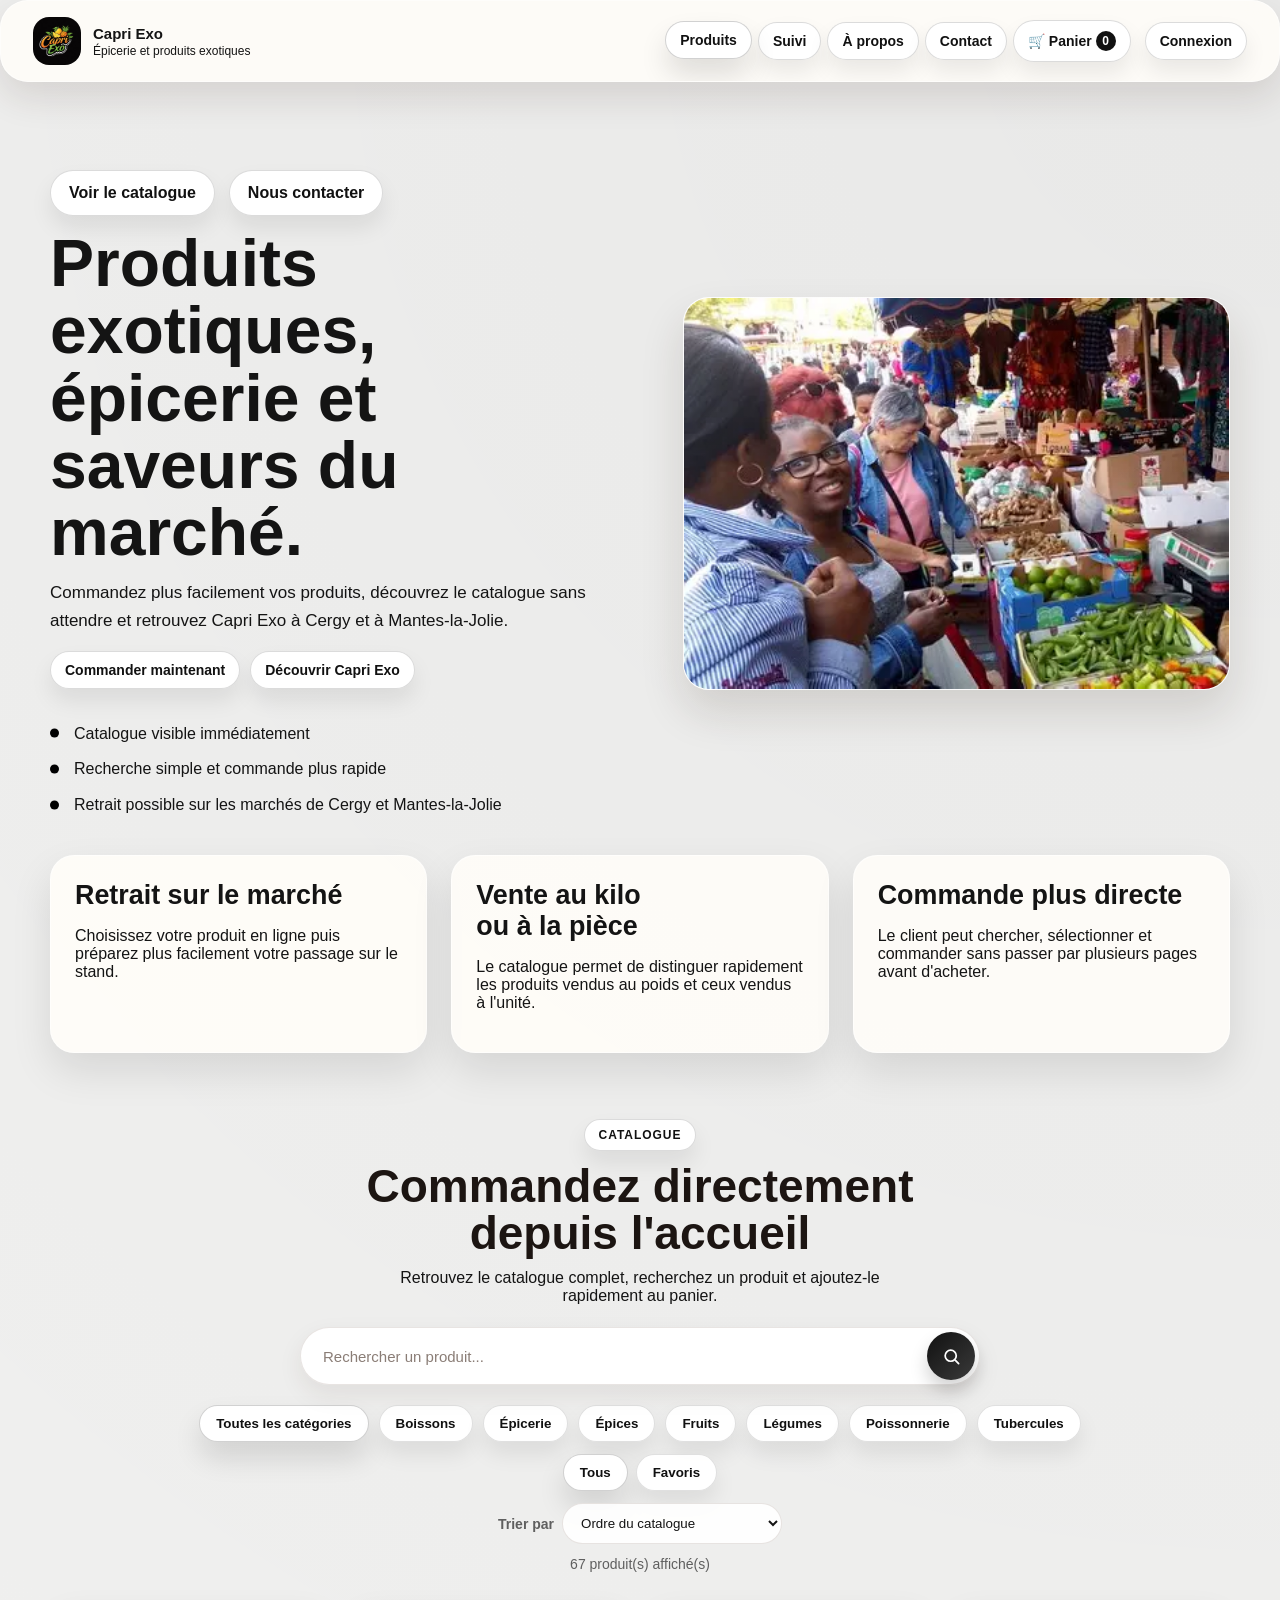
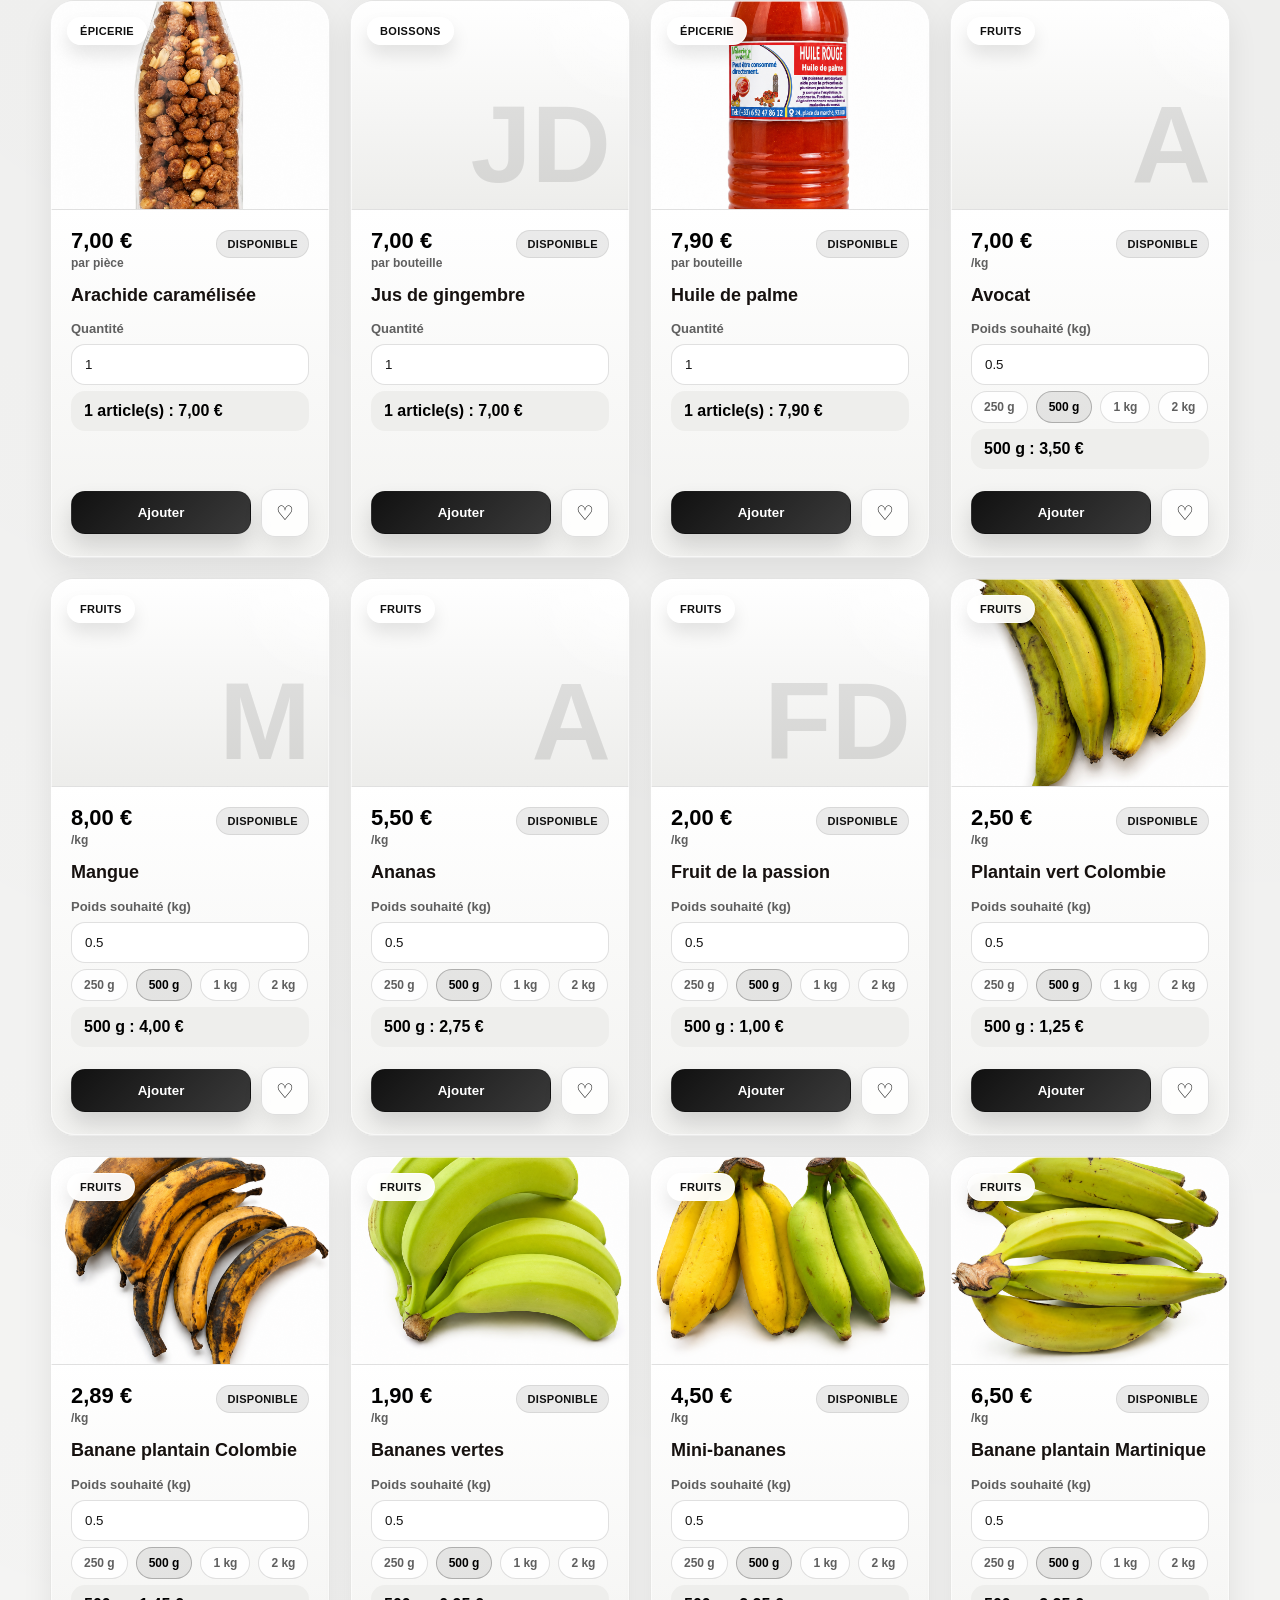
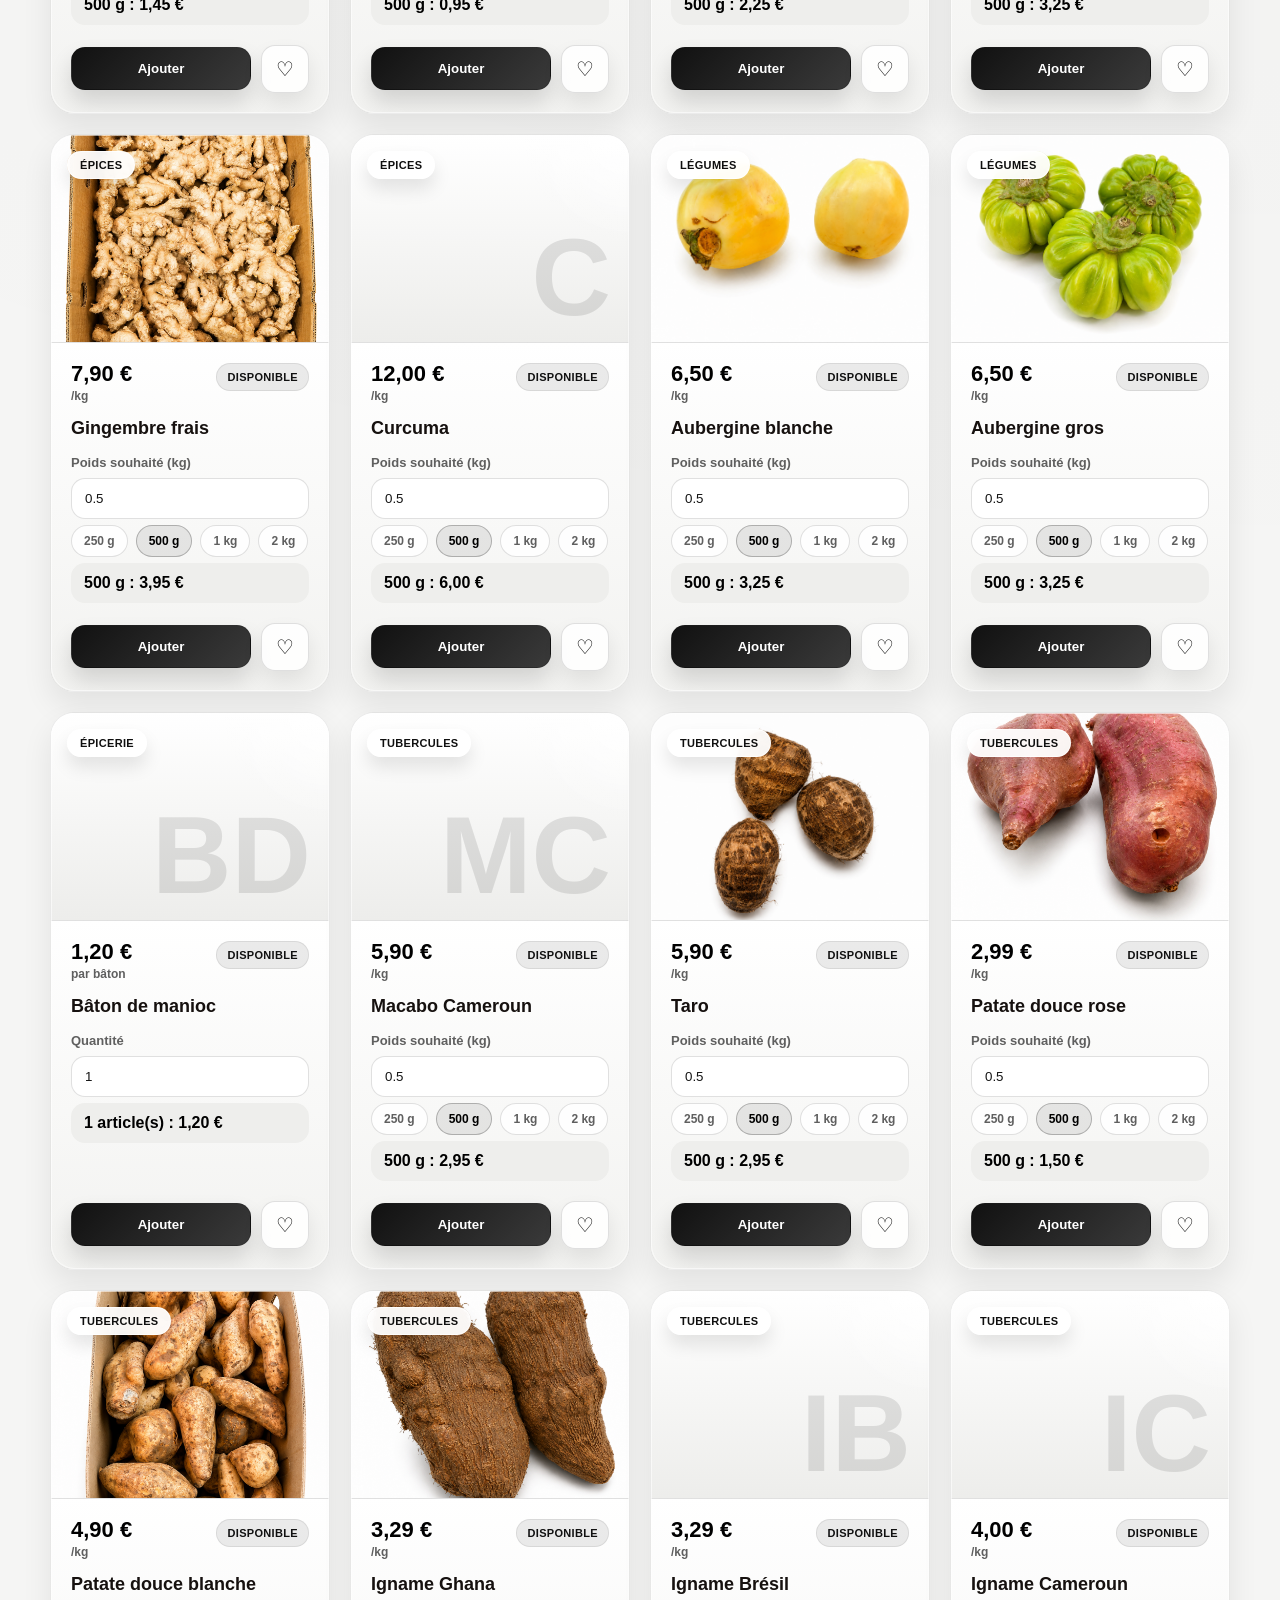
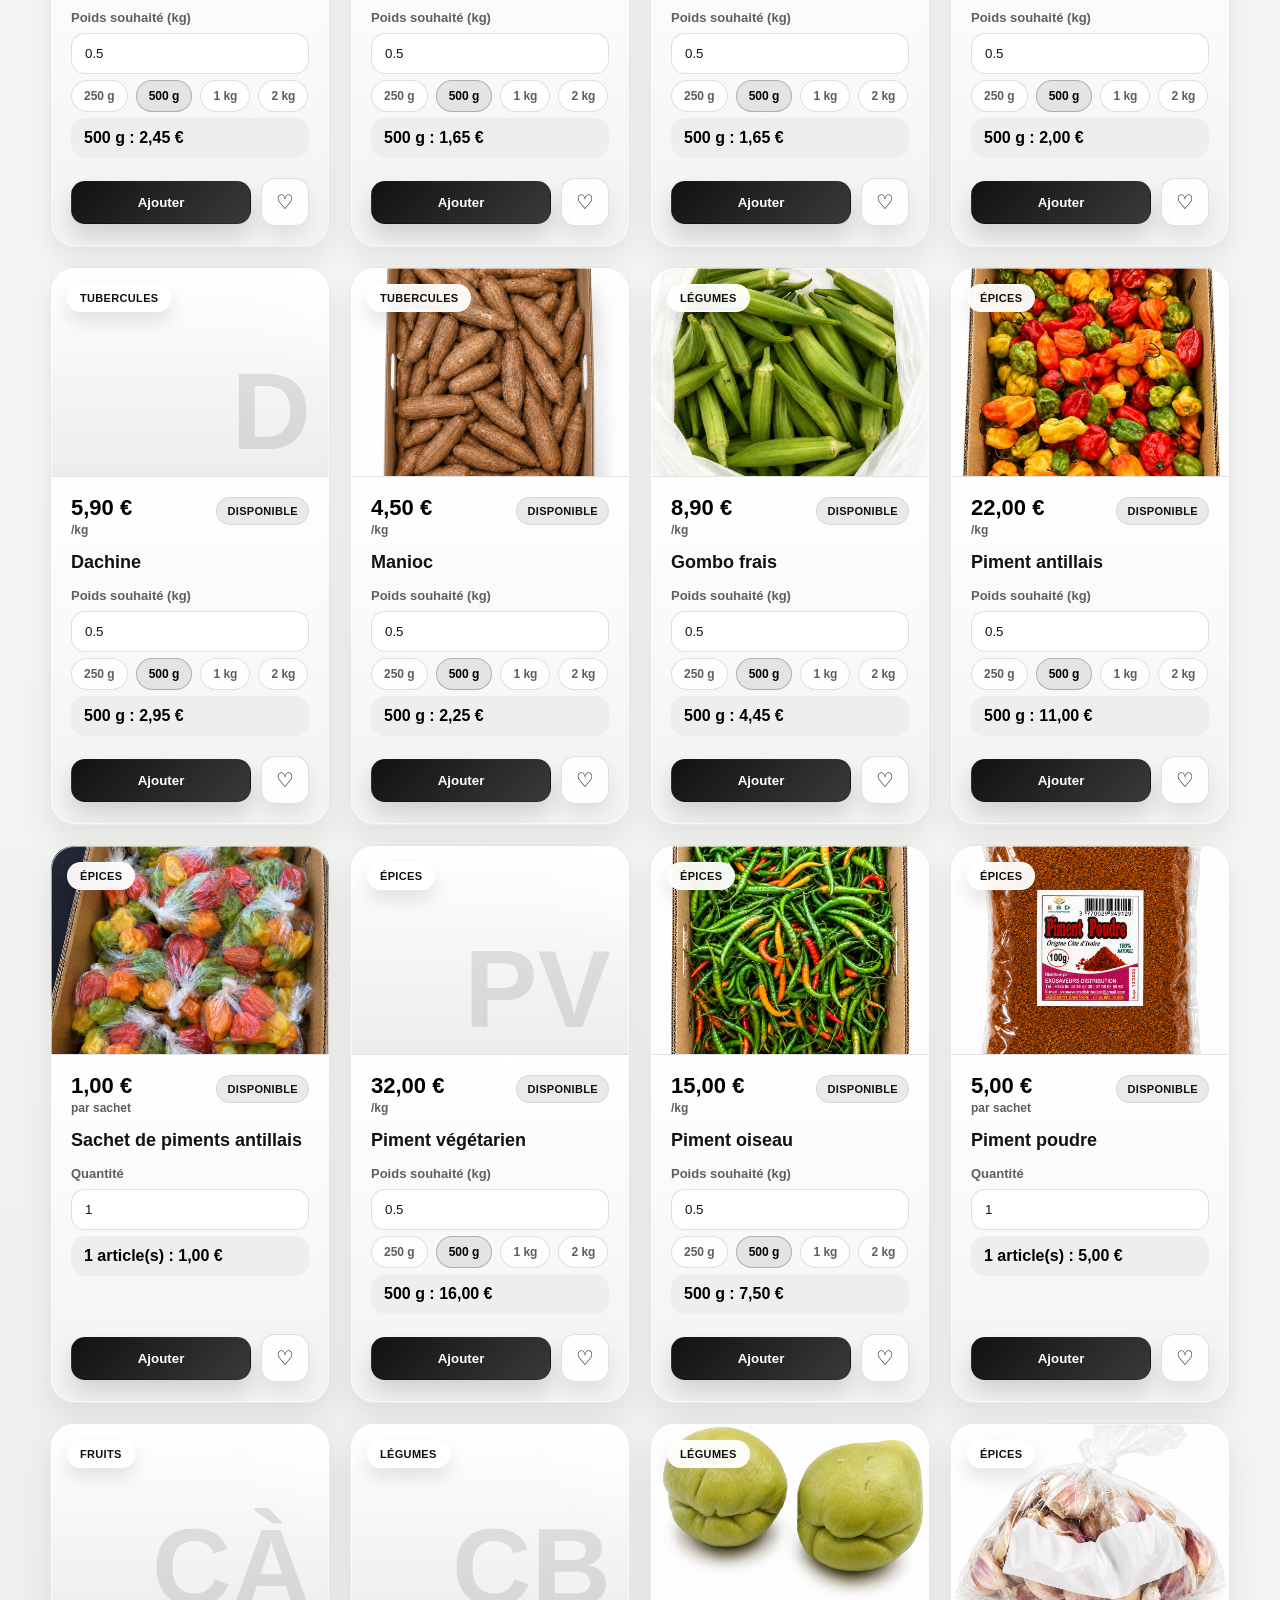
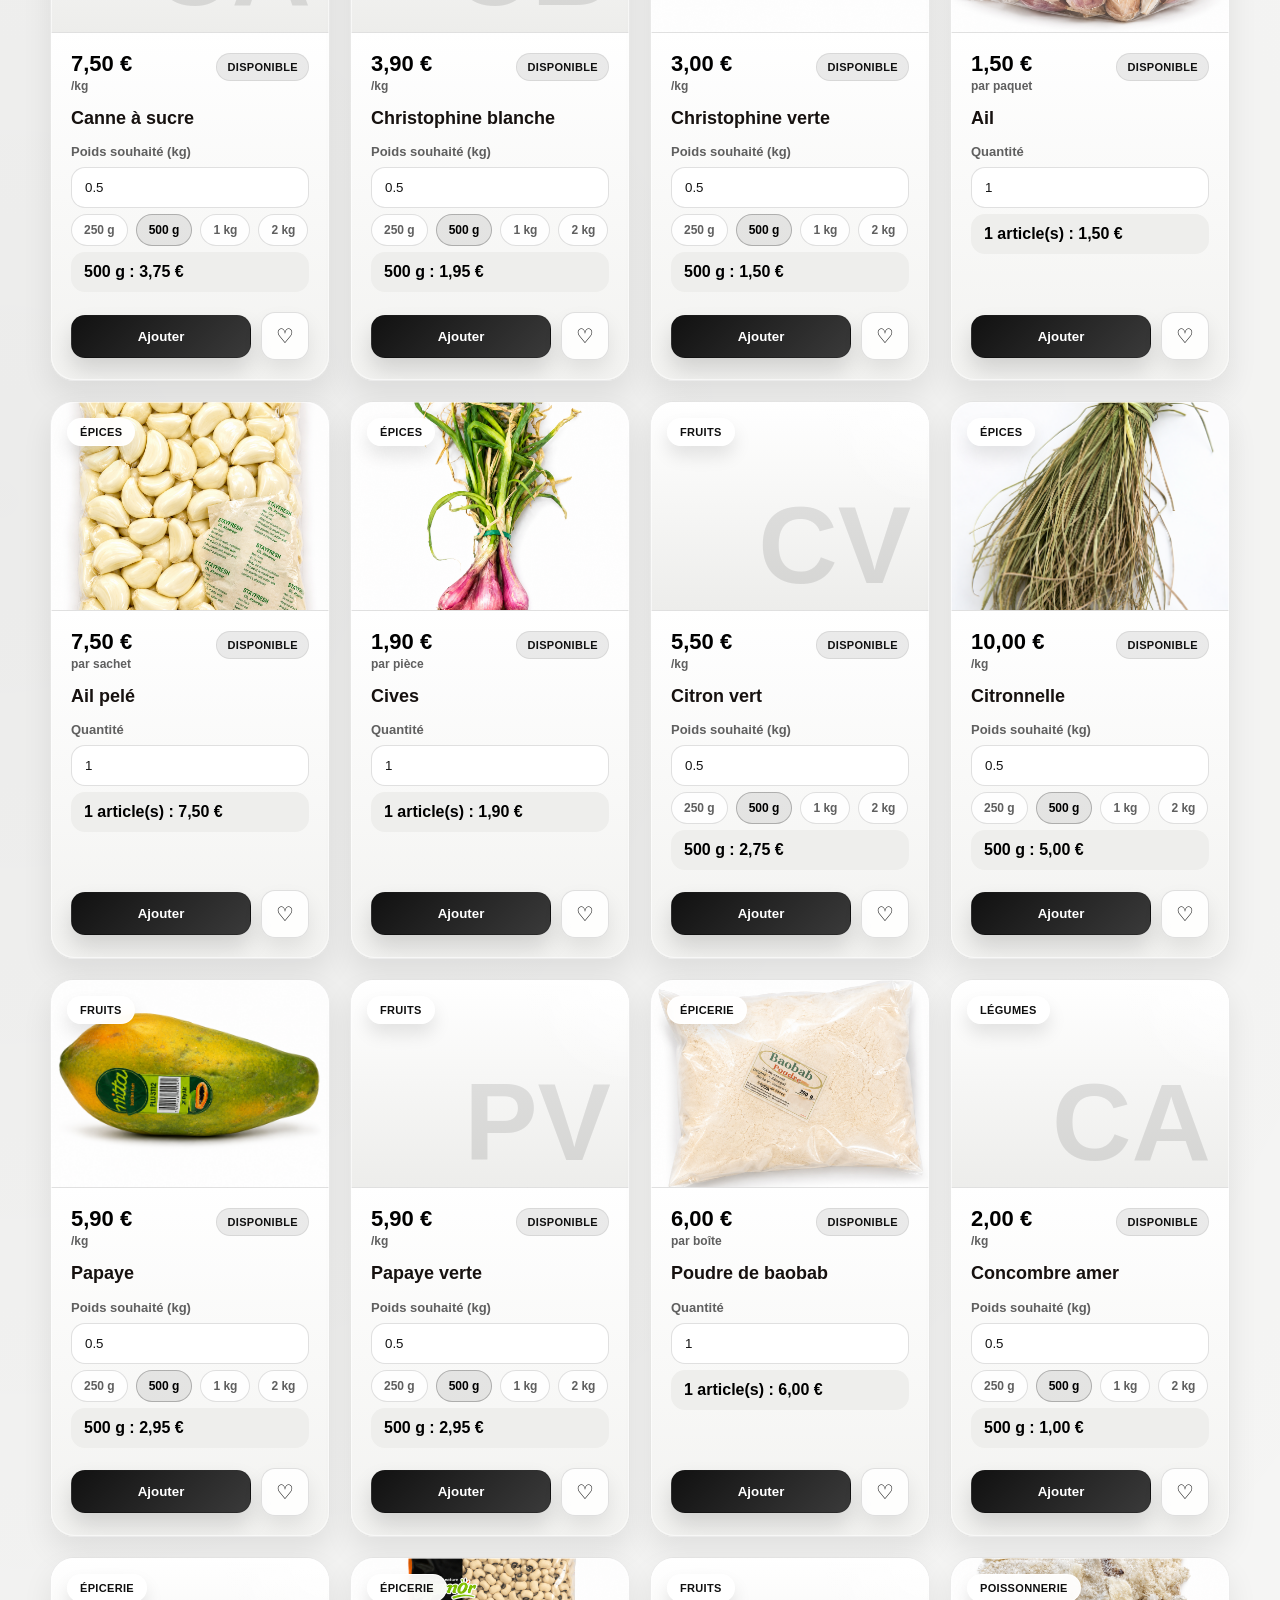
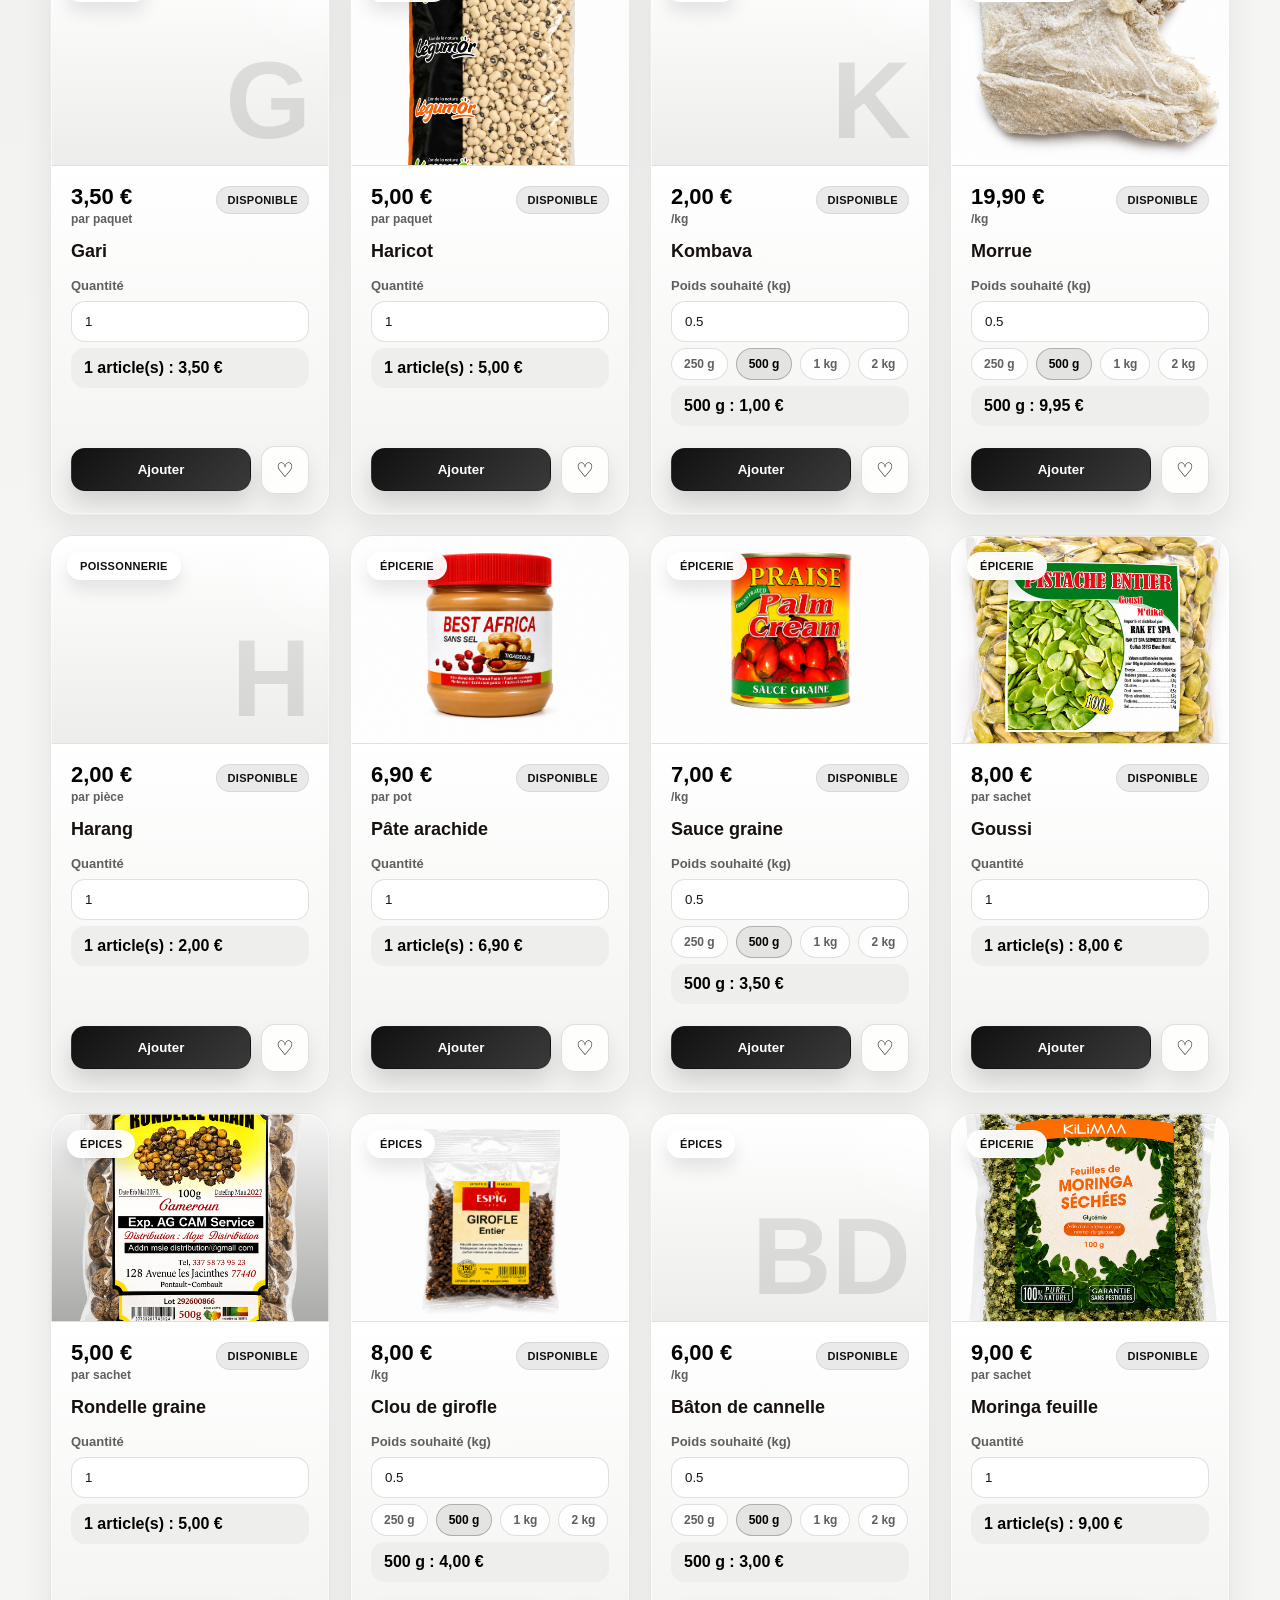
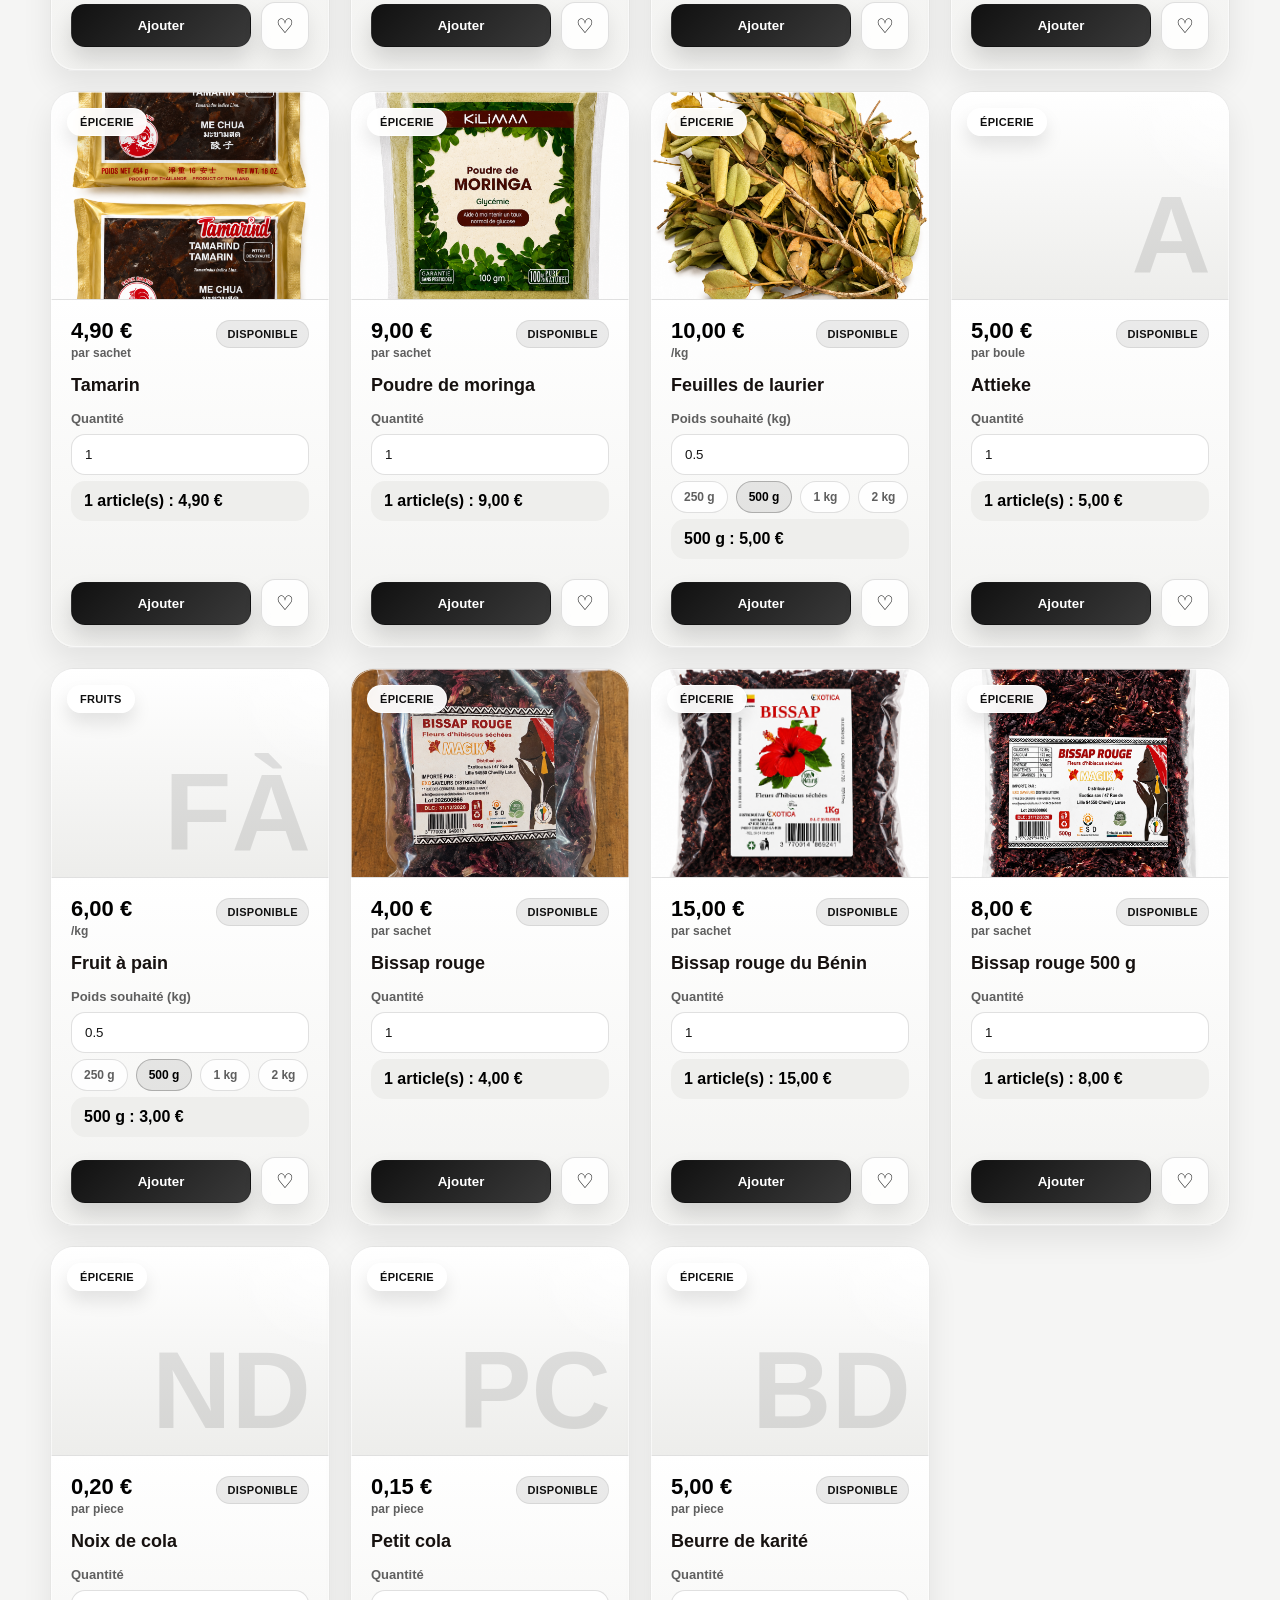
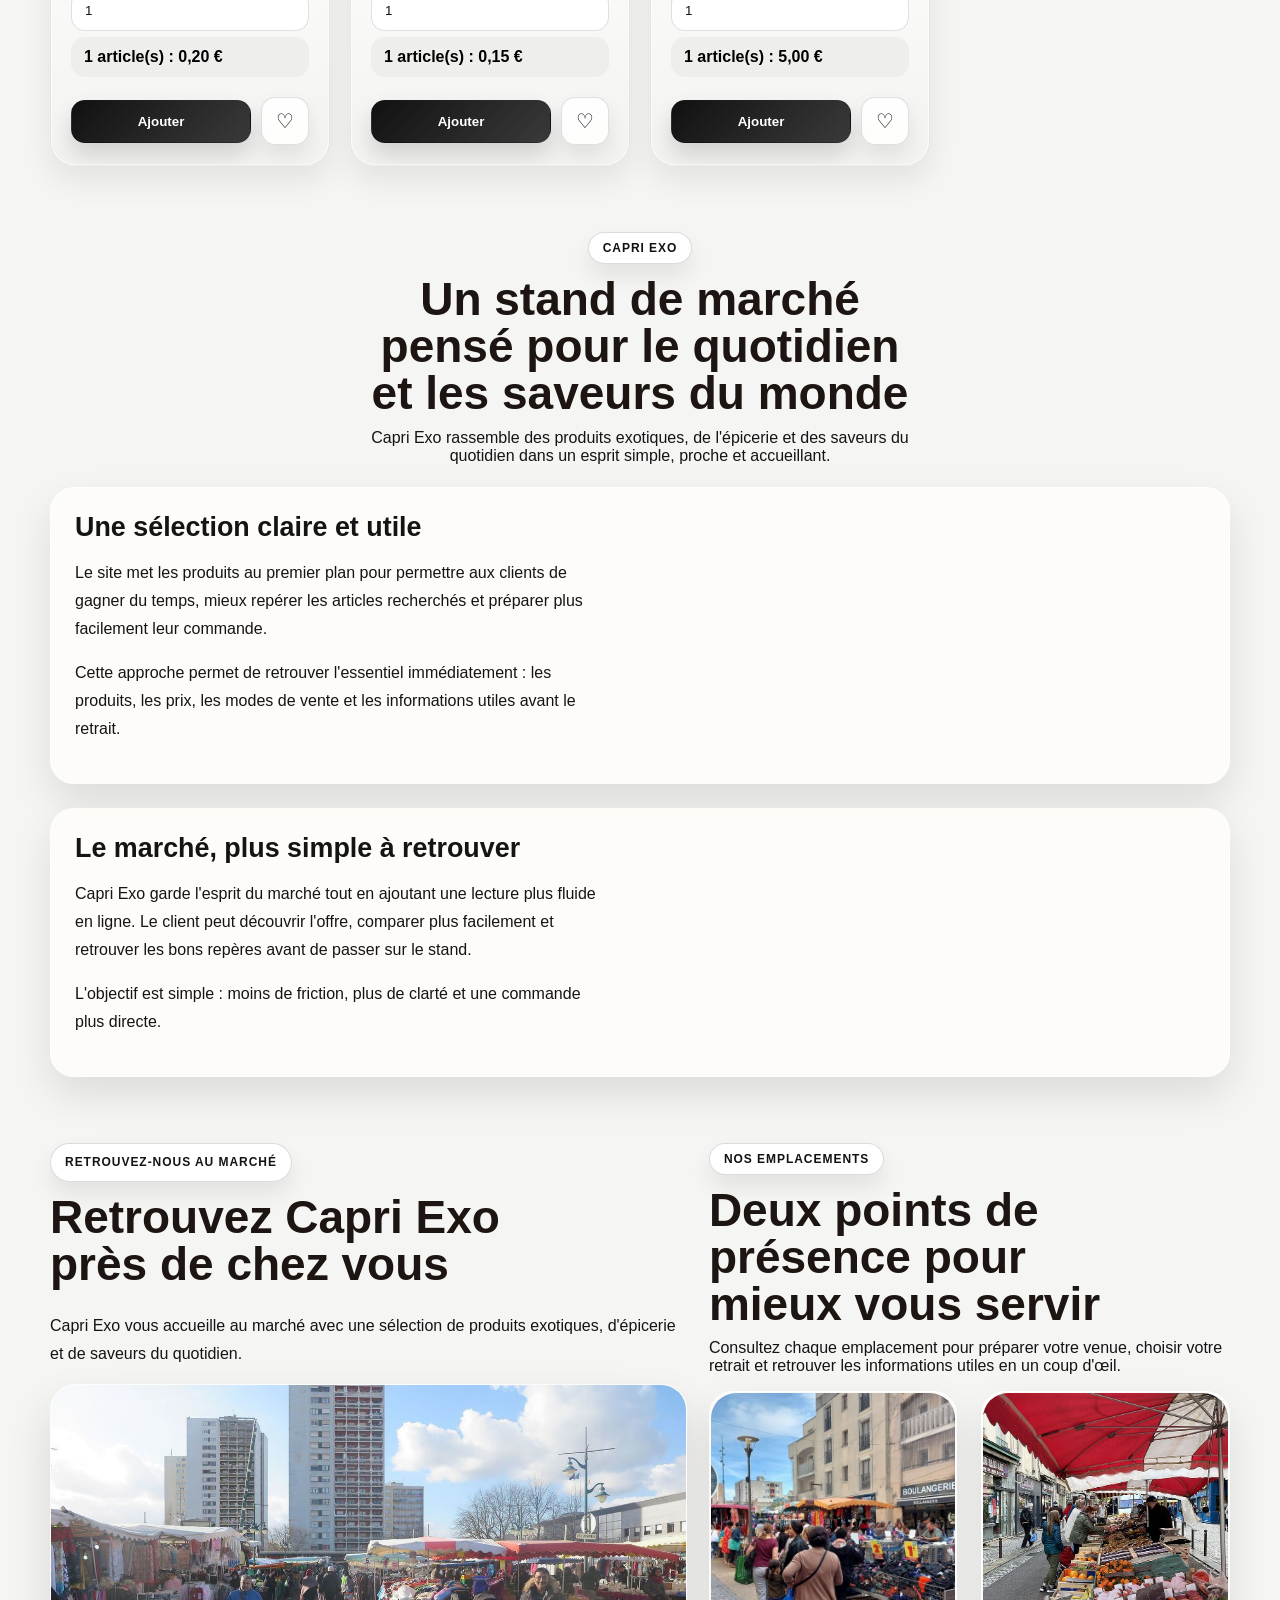
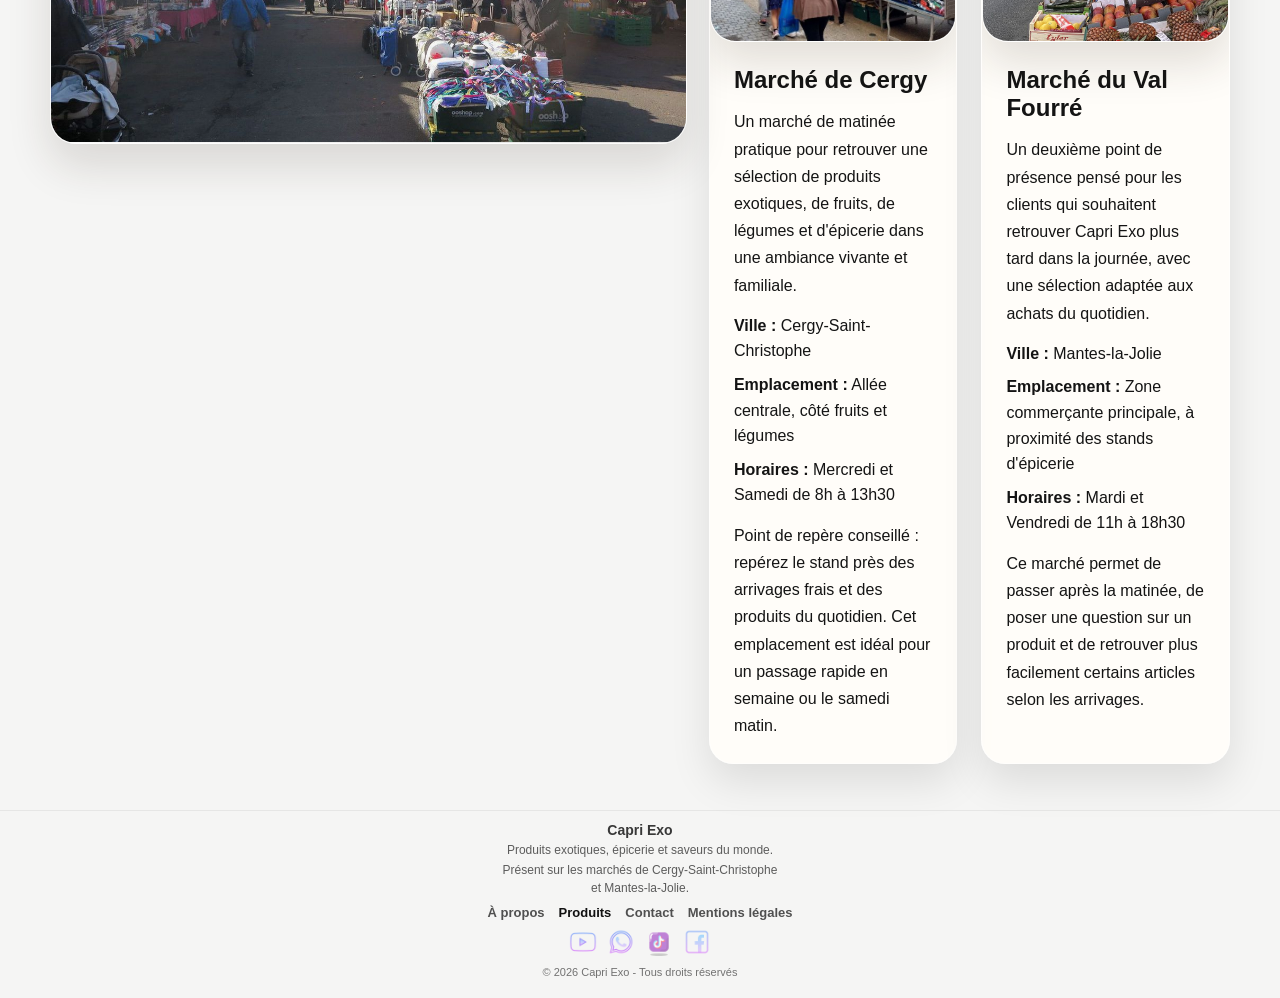
==== commit 4a9e8d28: "Met a jour le site depuis Capri-exo finale" ====
--- a/index.html
+++ b/index.html
@@ -5,7 +5,15 @@
   <meta name="viewport" content="width=device-width, initial-scale=1.0">
   <title>Capri Exo - Accueil</title>
   <meta name="description" content="Capri Exo présente des produits exotiques, épices, fruits, légumes et tubercules avec catalogue, fiches détaillées, panier et commande simplifiée.">
-  <link rel="stylesheet" href="style.css">
+  <!-- Feuilles de style, chargees dans l'ordre de la cascade CSS. -->
+  <link rel="stylesheet" href="css/base.css">
+  <link rel="stylesheet" href="css/header.css">
+  <link rel="stylesheet" href="css/components.css">
+  <link rel="stylesheet" href="css/home.css">
+  <link rel="stylesheet" href="css/products.css">
+  <link rel="stylesheet" href="css/footer.css">
+  <link rel="stylesheet" href="css/animations.css">
+  <link rel="stylesheet" href="css/responsive.css">
   <link rel="icon" href="images/logocapriexo.png">
   <script defer src="js/data.js"></script>
   <script defer src="js/core.js"></script>
--- a/css/base.css
+++ b/css/base.css
@@ -0,0 +1,82 @@
+/* ==========================================================================
+   CAPRI EXO - BASE ET VARIABLES
+   ========================================================================== */
+
+:root {
+  --bg: #f5f5f4;
+  --surface-soft: #eeeeec;
+  --text: #141414;
+  --muted: #5f5f5f;
+  --line: rgba(0, 0, 0, 0.12);
+  --primary: #111111;
+  --primary-dark: #000000;
+  --accent: #3d3d3d;
+  --shadow: 0 18px 40px rgba(0, 0, 0, 0.10);
+  --radius-lg: 24px;
+  --max-width: 1180px;
+  --pill-bg: rgba(255, 255, 255, 0.96);
+  --pill-bg-hover: #ffffff;
+  --pill-border: rgba(0, 0, 0, 0.14);
+  --pill-border-strong: rgba(0, 0, 0, 0.18);
+  --pill-text: #111111;
+  --pill-shadow: 0 12px 22px rgba(0, 0, 0, 0.08);
+  --pill-shadow-hover: 0 16px 28px rgba(0, 0, 0, 0.12);
+  --space-section-y: 48px;
+  --space-block-gap: 24px;
+  --space-content-gap: 18px;
+  --space-tight-gap: 12px;
+  --space-card-padding: 24px;
+  --space-card-padding-sm: 20px;
+}
+
+* {
+  box-sizing: border-box;
+}
+
+html {
+  scroll-behavior: smooth;
+  scroll-padding-top: 132px;
+}
+
+body {
+  margin: 0;
+  padding-top: 148px;
+  min-height: 100vh;
+  display: flex;
+  flex-direction: column;
+  font-family: Arial, sans-serif;
+  background:
+    radial-gradient(circle at top right, rgba(0, 0, 0, 0.05), transparent 28%),
+    radial-gradient(circle at left center, rgba(0, 0, 0, 0.04), transparent 24%),
+    var(--bg);
+  color: var(--text);
+}
+
+body::before {
+  content: "";
+  position: fixed;
+  inset: 0;
+  z-index: 5000;
+  background: rgba(245, 245, 244, 0.94);
+  pointer-events: none;
+  animation: pageReveal 0.65s ease forwards;
+}
+
+body.page-leaving::before {
+  animation: none;
+  opacity: 1;
+  visibility: visible;
+}
+
+body .site-nav,
+body main,
+body .site-footer {
+  opacity: 0;
+  transform: translateY(18px);
+  animation: contentReveal 0.7s ease forwards;
+}
+
+body .site-nav {
+  transform: translateY(-12px);
+  animation-duration: 0.6s;
+}
--- a/css/header.css
+++ b/css/header.css
@@ -0,0 +1,225 @@
+/* ==========================================================================
+   CAPRI EXO - HEADER ET NAVIGATION
+   ========================================================================== */
+
+.site-nav {
+  position: fixed;
+  top: 0;
+  left: 0;
+  z-index: 2000;
+  width: 100%;
+  display: grid;
+  grid-template-columns: auto 1fr;
+  grid-template-areas: "brand links";
+  align-items: center;
+  gap: 18px;
+  padding: 16px clamp(16px, 3vw, 32px);
+  border: 1px solid rgba(255, 255, 255, 0.55);
+  border-radius: 28px;
+  background: rgba(255, 253, 249, 0.88);
+  box-shadow: 0 16px 35px rgba(61, 36, 28, 0.12);
+  backdrop-filter: blur(18px);
+  overflow: hidden;
+}
+
+.brand {
+  grid-area: brand;
+  display: inline-flex;
+  align-items: center;
+  gap: 12px;
+  text-decoration: none;
+  color: var(--text);
+  flex-shrink: 0;
+}
+
+.brand-mark {
+  width: 48px;
+  height: 48px;
+  display: inline-flex;
+  align-items: center;
+  justify-content: center;
+  border-radius: 16px;
+  overflow: hidden;
+}
+
+.brand-mark img {
+  width: 100%;
+  height: 100%;
+  object-fit: cover;
+  display: block;
+}
+
+.brand-text {
+  display: grid;
+  gap: 2px;
+}
+
+.brand-text strong {
+  font-size: 15px;
+}
+
+.brand-text small {
+  color: var(--text);
+  font-size: 12px;
+}
+
+.nav-links {
+  grid-area: links;
+  display: flex;
+  align-items: center;
+  gap: 6px;
+  justify-self: end;
+  justify-content: flex-end;
+  flex-wrap: wrap;
+}
+
+.nav-links a {
+  display: inline-flex;
+  align-items: center;
+  justify-content: center;
+  padding: 10px 14px;
+  border: 1px solid var(--pill-border);
+  border-radius: 999px;
+  background: var(--pill-bg);
+  color: var(--pill-text);
+  text-decoration: none;
+  font-size: 14px;
+  font-weight: 700;
+  box-shadow: var(--pill-shadow);
+  transition: background 0.25s ease, color 0.25s ease, transform 0.25s ease, border-color 0.25s ease, box-shadow 0.25s ease;
+}
+
+.nav-links a:hover,
+.nav-links a[aria-current="page"] {
+  background: var(--pill-bg-hover);
+  color: var(--pill-text);
+  transform: translateY(-1px);
+}
+
+.nav-links a[aria-current="page"] {
+  border-color: var(--pill-border-strong);
+  box-shadow: var(--pill-shadow-hover);
+}
+
+.nav-login-link {
+  margin-left: 8px;
+  border-color: var(--pill-border);
+  background: var(--pill-bg);
+  color: var(--pill-text);
+  box-shadow: var(--pill-shadow);
+}
+
+.nav-login-link:hover,
+.nav-login-link[aria-current="page"] {
+  background: var(--pill-bg-hover);
+  border-color: var(--pill-border-strong);
+  box-shadow: var(--pill-shadow-hover);
+}
+
+.nav-toggle {
+  display: none;
+  align-items: center;
+  justify-content: center;
+  width: 46px;
+  height: 46px;
+  padding: 0;
+  border: 1px solid rgba(0, 0, 0, 0.12);
+  border-radius: 16px;
+  background: rgba(255, 255, 255, 0.9);
+  color: var(--primary-dark);
+  box-shadow: 0 10px 18px rgba(0, 0, 0, 0.08);
+}
+
+.nav-toggle-bars {
+  display: grid;
+  gap: 5px;
+}
+
+.nav-toggle-bars span {
+  display: block;
+  width: 18px;
+  height: 2px;
+  border-radius: 999px;
+  background: currentColor;
+  transition: transform 0.22s ease, opacity 0.22s ease;
+}
+
+.badge-panier {
+  display: inline-flex;
+  align-items: center;
+  justify-content: center;
+  min-width: 20px;
+  height: 20px;
+  margin-left: 4px;
+  padding: 0 5px;
+  border-radius: 999px;
+  background: var(--primary);
+  color: #fff;
+  font-size: 12px;
+}
+
+.search-box {
+  display: flex;
+  align-items: center;
+  width: min(100%, 600px);
+  min-height: 56px;
+  margin: 0 auto;
+  padding: 4px;
+  border: 1px solid rgba(95, 67, 52, 0.14);
+  border-radius: 999px;
+  background: rgba(255, 255, 255, 0.96);
+  box-shadow: 0 10px 24px rgba(67, 42, 30, 0.08);
+  transition: border-color 0.25s ease, box-shadow 0.25s ease, transform 0.25s ease;
+}
+
+.search-box:focus-within {
+  border-color: rgba(0, 0, 0, 0.28);
+  box-shadow: 0 14px 30px rgba(0, 0, 0, 0.10);
+}
+
+.search-box input {
+  width: 100%;
+  padding: 14px 18px;
+  border: none;
+  background: transparent;
+  color: var(--text);
+  font-size: 15px;
+}
+
+.search-box input::placeholder {
+  color: #8a7d76;
+}
+
+.search-box input:focus {
+  outline: none;
+  box-shadow: none;
+}
+
+.search-box button {
+  width: 48px;
+  height: 48px;
+  flex: 0 0 48px;
+  padding: 0;
+  border-radius: 50%;
+  background: linear-gradient(135deg, var(--primary), #3a3a3a);
+  color: #fff;
+  font-weight: 700;
+  box-shadow: 0 10px 18px rgba(0, 0, 0, 0.18);
+  transition: transform 0.25s ease, box-shadow 0.25s ease, filter 0.25s ease;
+}
+
+.search-box button:hover {
+  transform: translateY(-1px) scale(1.03);
+  box-shadow: 0 14px 22px rgba(0, 0, 0, 0.22);
+  filter: brightness(1.03);
+}
+
+.search-box button svg {
+  width: 19px;
+  height: 19px;
+  stroke: currentColor;
+  stroke-width: 2.2;
+  fill: none;
+  stroke-linecap: round;
+  stroke-linejoin: round;
+}
--- a/css/components.css
+++ b/css/components.css
@@ -0,0 +1,290 @@
+/* ==========================================================================
+   CAPRI EXO - COMPOSANTS COMMUNS
+   ========================================================================== */
+
+/* Boutons et formulaires */
+
+.form-stack input:focus,
+.form-stack select:focus,
+.form-stack textarea:focus,
+.quantity-control input:focus,
+.cart-control input:focus,
+.summary-fields input:focus,
+.summary-fields select:focus,
+.summary-fields textarea:focus {
+  outline: none;
+  border-color: rgba(0, 0, 0, 0.28);
+  box-shadow: 0 0 0 4px rgba(0, 0, 0, 0.08);
+}
+
+.search-box button,
+.button {
+  display: inline-flex;
+  align-items: center;
+  justify-content: center;
+  border: none;
+  border-radius: 999px;
+  cursor: pointer;
+  text-decoration: none;
+  transition: transform 0.25s ease, box-shadow 0.25s ease, background 0.25s ease;
+}
+
+.button {
+  padding: 13px 18px;
+  border: 1px solid var(--pill-border);
+  background: var(--pill-bg);
+  color: var(--pill-text);
+  box-shadow: var(--pill-shadow);
+  font-weight: 700;
+}
+
+.button:hover,
+.icon-button:hover,
+.filter-button:hover,
+.add-button:hover {
+  transform: translateY(-2px);
+}
+
+.button-primary {
+  background: var(--pill-bg);
+  color: var(--pill-text);
+  border-color: var(--pill-border);
+  box-shadow: var(--pill-shadow);
+}
+
+.button-secondary {
+  background: var(--pill-bg);
+  color: var(--pill-text);
+  border-color: var(--pill-border);
+}
+
+.button-whatsapp {
+  background: var(--pill-bg);
+  color: var(--pill-text);
+  border-color: var(--pill-border);
+  box-shadow: var(--pill-shadow);
+}
+
+.button:hover {
+  background: var(--pill-bg-hover);
+  border-color: var(--pill-border-strong);
+  box-shadow: var(--pill-shadow-hover);
+}
+
+button:disabled,
+.button:disabled,
+.add-button:disabled {
+  opacity: 0.55;
+  cursor: not-allowed;
+  transform: none;
+  box-shadow: none;
+}
+
+.quantity-control label,
+.cart-control label,
+.form-stack label {
+  display: grid;
+  gap: 8px;
+  color: var(--muted);
+  font-size: 13px;
+  font-weight: 700;
+}
+
+.quantity-control input,
+.cart-control input,
+.form-stack input,
+.form-stack select,
+.form-stack textarea {
+  width: 100%;
+  padding: 12px 13px;
+  border: 1px solid var(--line);
+  border-radius: 14px;
+  background: rgba(255, 255, 255, 0.92);
+  color: var(--text);
+}
+
+.form-stack textarea {
+  min-height: 120px;
+  resize: vertical;
+}
+
+.form-message {
+  min-height: 24px;
+  margin: 12px 0 0;
+  color: var(--primary-dark);
+  font-weight: 700;
+}
+
+/* Blocs communs et mise en page */
+
+.hero,
+.section,
+.catalog-page,
+.detail-page,
+.contact-page,
+.cart-page,
+.about-page,
+.legal-page {
+  width: min(calc(100% - 32px), var(--max-width));
+  margin: 0 auto;
+}
+
+.content-card,
+.feature-card,
+.product-card,
+.review-card,
+.cart-item,
+.summary-card,
+.modal-card,
+.info-panel {
+  border: 1px solid rgba(255, 255, 255, 0.6);
+  border-radius: var(--radius-lg);
+  background: rgba(255, 253, 249, 0.9);
+  box-shadow: var(--shadow);
+}
+
+.photo-frame,
+.content-card,
+.feature-card,
+.market-location-card,
+.review-card,
+.summary-card,
+.info-panel {
+  transition:
+    transform 0.35s ease,
+    box-shadow 0.35s ease,
+    border-color 0.35s ease;
+}
+
+.page-home .photo-frame:hover,
+.page-home .content-card:hover,
+.page-home .feature-card:hover,
+.page-home .market-location-card:hover,
+.page-home .info-panel:hover {
+  transform: translateY(-4px);
+  box-shadow: 0 26px 46px rgba(0, 0, 0, 0.14);
+  border-color: rgba(0, 0, 0, 0.12);
+}
+
+.feature-card,
+.content-card,
+.info-panel,
+.summary-card {
+  padding: var(--space-card-padding);
+}
+
+.feature-card h3,
+.content-card h2,
+.info-panel h3,
+.summary-card h2,
+.modal-card h2 {
+  margin: 0 0 14px;
+  font-size: clamp(21px, 2.1vw, 30px);
+  line-height: 1.15;
+  text-wrap: balance;
+}
+
+.eyebrow {
+  display: inline-flex;
+  align-items: center;
+  width: fit-content;
+  margin: 0 0 10px;
+  padding: 8px 14px;
+  border: 1px solid var(--pill-border);
+  border-radius: 999px;
+  background: var(--pill-bg);
+  color: var(--pill-text);
+  font-size: 12px;
+  font-weight: 700;
+  letter-spacing: 0.08em;
+  text-transform: uppercase;
+  box-shadow: var(--pill-shadow);
+}
+
+.hero h1,
+.page-banner h1,
+.section-heading h2,
+.product-info h1 {
+  margin: 0;
+  line-height: 1.02;
+}
+
+.hero-text,
+.page-banner p,
+.story-copy p,
+.content-card p,
+.product-description,
+.info-panel p {
+  color: var(--text);
+  line-height: 1.75;
+}
+
+.section-heading {
+  max-width: 720px;
+  margin: 0 auto 24px;
+  display: grid;
+  gap: var(--space-tight-gap);
+  text-align: center;
+}
+
+.section-heading-left,
+.page-banner-left {
+  margin-left: 0;
+  margin-right: auto;
+  text-align: left;
+  justify-items: start;
+}
+
+.section-heading .eyebrow,
+.page-banner .eyebrow {
+  margin-bottom: 0;
+}
+
+.section-heading:not(.section-heading-left) .eyebrow,
+.page-banner:not(.page-banner-left) .eyebrow {
+  margin-left: auto;
+  margin-right: auto;
+}
+
+.section-heading h2 {
+  font-size: clamp(28px, 4vw, 46px);
+  text-wrap: balance;
+}
+
+.page-banner h1,
+.section-heading h2,
+.product-info h1 {
+  color: #1c1512;
+}
+
+.page-banner p:last-child,
+.section-heading p:last-child {
+  max-width: 62ch;
+  margin: 0 auto;
+}
+
+.page-banner-left p:last-child,
+.section-heading-left p:last-child {
+  margin-left: 0;
+}
+
+.info-note,
+.muted {
+  color: var(--text);
+}
+
+.page-banner p:last-child,
+.content-card > p,
+.legal-stack p,
+.contact-layout p,
+.summary-card > p {
+  max-width: 60ch;
+}
+
+.empty-state {
+  padding: 38px 28px;
+  border-radius: var(--radius-lg);
+  background: rgba(255, 253, 249, 0.9);
+  box-shadow: var(--shadow);
+  text-align: center;
+}
--- a/css/home.css
+++ b/css/home.css
@@ -0,0 +1,425 @@
+/* ==========================================================================
+   CAPRI EXO - PAGE D'ACCUEIL
+   ========================================================================== */
+
+.hero {
+  position: relative;
+  display: grid;
+  grid-template-columns: 1.05fr 0.95fr;
+  gap: 28px;
+  align-items: center;
+  padding: 22px 0 18px;
+}
+
+.hero h1 {
+  max-width: 10ch;
+  margin: 0;
+  font-size: clamp(38px, 6.2vw, 66px);
+  line-height: 1.02;
+}
+
+.hero-text {
+  max-width: 600px;
+  margin: 12px 0 16px;
+  font-size: 17px;
+  line-height: 1.65;
+}
+
+.hero-quick-links {
+  display: flex;
+  flex-wrap: wrap;
+  gap: 10px;
+  margin: 0 0 14px;
+}
+
+.quick-link {
+  display: inline-flex;
+  align-items: center;
+  justify-content: center;
+  padding: 10px 14px;
+  border: 1px solid var(--pill-border);
+  border-radius: 999px;
+  background: var(--pill-bg);
+  color: var(--pill-text);
+  text-decoration: none;
+  font-size: 14px;
+  font-weight: 700;
+  box-shadow: var(--pill-shadow);
+  transition: transform 0.22s ease, box-shadow 0.22s ease, background 0.22s ease, border-color 0.22s ease;
+}
+
+.quick-link:hover {
+  transform: translateY(-1px);
+  border-color: var(--pill-border-strong);
+  background: var(--pill-bg-hover);
+  color: var(--pill-text);
+  box-shadow: var(--pill-shadow-hover);
+}
+
+.page-home .hero-actions-top .button-primary,
+.page-home .hero-actions-top .button-secondary,
+.page-home .home-products-section .home-section-head .button-primary,
+.page-home .home-products-section .home-section-head .button-secondary {
+  background: var(--pill-bg);
+  color: var(--pill-text);
+  border: 1px solid var(--pill-border);
+  box-shadow: var(--pill-shadow);
+}
+
+.page-home .hero-actions-top .button-primary:hover,
+.page-home .hero-actions-top .button-secondary:hover,
+.page-home .home-products-section .home-section-head .button-primary:hover,
+.page-home .home-products-section .home-section-head .button-secondary:hover {
+  background: var(--pill-bg-hover);
+  color: var(--pill-text);
+  border-color: var(--pill-border-strong);
+  box-shadow: var(--pill-shadow-hover);
+}
+
+.hero-actions {
+  display: flex;
+  gap: 14px;
+  flex-wrap: wrap;
+}
+
+.hero-points,
+.plain-list {
+  display: grid;
+  gap: 10px;
+  margin: 18px 0 0;
+  padding: 0;
+  list-style: none;
+}
+
+.hero-points li,
+.plain-list li {
+  position: relative;
+  padding-left: 24px;
+  color: var(--text);
+  line-height: 1.6;
+}
+
+.hero-points li::before,
+.plain-list li::before {
+  content: "";
+  position: absolute;
+  top: 0.8em;
+  left: 0;
+  width: 9px;
+  height: 9px;
+  transform: translateY(-50%);
+  border-radius: 50%;
+  background: #000000;
+}
+
+.hero-visual {
+  display: grid;
+  gap: var(--space-content-gap);
+}
+
+.hero-photo-panel {
+  display: grid;
+  gap: var(--space-tight-gap);
+}
+
+.photo-frame {
+  position: relative;
+  overflow: hidden;
+  border: 1px solid rgba(255, 255, 255, 0.68);
+  border-radius: 26px;
+  background:
+    linear-gradient(135deg, rgba(255, 255, 255, 0.98), rgba(238, 238, 236, 0.95));
+  box-shadow: 0 22px 44px rgba(53, 33, 24, 0.14);
+}
+
+.photo-frame::before {
+  content: "";
+  position: absolute;
+  inset: 0;
+  background: linear-gradient(140deg, rgba(255, 255, 255, 0.16), transparent 42%, rgba(0, 0, 0, 0.06));
+  pointer-events: none;
+  animation: frameSheen 9s ease-in-out infinite;
+}
+
+.photo-frame-large {
+  min-height: 340px;
+}
+
+.home-wide-photo {
+  min-height: 400px;
+}
+
+.photo-frame-medium {
+  min-height: 250px;
+}
+
+.photo-frame-small {
+  min-height: 180px;
+}
+
+.photo-frame img {
+  width: 100%;
+  height: 100%;
+  display: block;
+  object-fit: cover;
+}
+
+.photo-placeholder {
+  position: relative;
+  z-index: 1;
+  min-height: inherit;
+  height: 100%;
+  display: grid;
+  align-content: end;
+  gap: 10px;
+  padding: 28px;
+}
+
+.photo-placeholder-kicker {
+  display: inline-flex;
+  width: fit-content;
+  padding: 8px 12px;
+  border-radius: 999px;
+  background: rgba(255, 255, 255, 0.86);
+  color: var(--primary-dark);
+  font-size: 12px;
+  font-weight: 700;
+  box-shadow: 0 12px 22px rgba(58, 36, 25, 0.1);
+}
+
+.photo-placeholder strong {
+  font-size: clamp(22px, 3vw, 32px);
+  line-height: 1.18;
+}
+
+.photo-placeholder p {
+  margin: 0;
+  color: var(--text);
+  line-height: 1.65;
+}
+
+.photo-placeholder span {
+  font-weight: 700;
+}
+
+.photo-caption {
+  margin: 0;
+  color: var(--text);
+  line-height: 1.65;
+}
+
+.media-badge,
+.card-kicker {
+  display: inline-flex;
+  width: fit-content;
+  padding: 8px 12px;
+  border-radius: 999px;
+  background: rgba(34, 27, 24, 0.08);
+  color: var(--text);
+  font-size: 12px;
+  font-weight: 700;
+}
+
+.feature-grid,
+.about-grid,
+.contact-layout {
+  display: grid;
+  gap: var(--space-block-gap);
+}
+
+.section {
+  padding: var(--space-section-y) 0 28px;
+}
+
+.catalog-search-box {
+  position: sticky;
+  top: 108px;
+  z-index: 1500;
+  margin: 0 auto 20px;
+  width: min(100%, 680px);
+}
+
+.feature-grid {
+  grid-template-columns: repeat(3, 1fr);
+}
+
+.story-section {
+  display: grid;
+  grid-template-columns: 1.1fr 0.9fr;
+  gap: 22px;
+  align-items: start;
+}
+
+.market-side {
+  display: grid;
+  gap: 14px;
+}
+
+.market-section-heading {
+  margin-bottom: 2px;
+}
+
+.market-locations-grid {
+  display: grid;
+  grid-template-columns: repeat(2, minmax(0, 1fr));
+  gap: var(--space-block-gap);
+}
+
+.market-location-card {
+  overflow: hidden;
+  border: 1px solid rgba(255, 255, 255, 0.6);
+  border-radius: var(--radius-lg);
+  background: rgba(255, 253, 249, 0.92);
+  box-shadow: var(--shadow);
+}
+
+.market-location-card .photo-frame {
+  position: relative;
+  display: block;
+  padding: 0;
+  line-height: 0;
+  background: linear-gradient(180deg, #ffffff, #f1f1ef);
+}
+
+.market-location-card .photo-frame img {
+  position: absolute;
+  inset: 0;
+  width: 100%;
+  height: 100%;
+  display: block;
+  object-fit: cover;
+  object-position: center;
+  padding: 0;
+  margin: 0;
+}
+
+.market-location-content {
+  display: grid;
+  gap: 14px;
+  padding: var(--space-card-padding);
+}
+
+.market-location-content h3 {
+  margin: 0;
+  font-size: 24px;
+}
+
+.market-location-summary,
+.market-location-note {
+  margin: 0;
+  color: var(--text);
+  line-height: 1.7;
+}
+
+.market-location-meta {
+  display: grid;
+  gap: 8px;
+  margin: 0;
+  padding: 0;
+  list-style: none;
+}
+
+.market-location-meta li {
+  color: var(--text);
+  line-height: 1.6;
+}
+
+.market-photo-left {
+  width: 100%;
+  min-height: 360px;
+  margin-top: 16px;
+  margin-left: 0;
+}
+
+.info-line {
+  margin: 0 0 10px;
+}
+
+.home-products-section {
+  display: grid;
+  gap: 24px;
+}
+
+.home-info-grid {
+  grid-template-columns: repeat(3, minmax(0, 1fr));
+}
+
+.home-products-section-alt {
+  padding-top: 18px;
+}
+
+.home-section-head {
+  display: flex;
+  align-items: end;
+  justify-content: space-between;
+  gap: 18px;
+  flex-wrap: wrap;
+}
+
+.home-section-head .section-heading {
+  margin: 0;
+  text-align: left;
+}
+
+.home-section-head .section-heading p:last-child {
+  margin-left: 0;
+}
+
+.hero-copy {
+  display: grid;
+  align-content: start;
+}
+
+.hero-actions-top {
+  display: flex;
+  justify-content: flex-start;
+  margin: 0 0 14px;
+}
+
+.page-home .section {
+  padding-top: 38px;
+}
+
+.page-home .hero + .section {
+  padding-top: 20px;
+}
+
+.home-catalog-section .section-heading,
+.home-about-section .section-heading {
+  margin-bottom: 22px;
+}
+
+.home-catalog-section .catalog-tools {
+  margin-bottom: 28px;
+}
+
+.store-checklist {
+  display: grid;
+  gap: 10px;
+  margin: 16px 0 0;
+  padding: 0;
+  list-style: none;
+}
+
+.store-checklist li {
+  position: relative;
+  padding-left: 24px;
+  color: var(--text);
+  line-height: 1.6;
+}
+
+.store-checklist li::before {
+  content: "";
+  position: absolute;
+  top: 0.8em;
+  left: 0;
+  width: 9px;
+  height: 9px;
+  transform: translateY(-50%);
+  border-radius: 50%;
+  background: #000000;
+}
+
+.info-panel .button {
+  margin-top: 10px;
+}
--- a/css/products.css
+++ b/css/products.css
@@ -0,0 +1,743 @@
+/* ==========================================================================
+   CAPRI EXO - CATALOGUE ET FICHES PRODUITS
+   ========================================================================== */
+
+/* Catalogue produits */
+
+.catalog-tools {
+  display: grid;
+  gap: var(--space-tight-gap);
+  margin: 20px 0 24px;
+}
+
+.filter-row {
+  display: flex;
+  justify-content: center;
+  gap: 10px;
+  flex-wrap: wrap;
+}
+
+.secondary-row {
+  gap: 8px;
+}
+
+.sort-row {
+  align-items: center;
+}
+
+.sort-label {
+  color: var(--muted);
+  font-size: 14px;
+  font-weight: 700;
+}
+
+.sort-select {
+  min-width: 220px;
+  padding: 11px 14px;
+  border: 1px solid rgba(95, 67, 52, 0.14);
+  border-radius: 999px;
+  background: rgba(255, 255, 255, 0.9);
+  color: var(--text);
+}
+
+.filter-button,
+.icon-button,
+.add-button {
+  border: 1px solid rgba(0, 0, 0, 0.12);
+  cursor: pointer;
+  transition: transform 0.25s ease, background 0.25s ease, border-color 0.25s ease;
+}
+
+.filter-button {
+  padding: 10px 16px;
+  border-radius: 999px;
+  background: var(--pill-bg);
+  color: var(--pill-text);
+  box-shadow: var(--pill-shadow);
+  font-weight: 700;
+}
+
+.filter-button.is-active {
+  background: var(--pill-bg-hover);
+  color: var(--pill-text);
+  border-color: var(--pill-border-strong);
+  box-shadow: var(--pill-shadow-hover);
+}
+
+.product-tag-row {
+  display: flex;
+  flex-wrap: wrap;
+  gap: 8px;
+  margin-top: 10px;
+}
+
+.detail-tag-row {
+  margin: 0 0 14px;
+}
+
+.product-tag {
+  display: inline-flex;
+  align-items: center;
+  padding: 6px 10px;
+  border-radius: 999px;
+  font-size: 12px;
+  font-weight: 700;
+  border: 1px solid rgba(0, 0, 0, 0.08);
+  background: rgba(0, 0, 0, 0.04);
+  color: #1c1c1c;
+}
+
+.tag-nouveau {
+  background: rgba(0, 0, 0, 0.08);
+  color: #111111;
+}
+
+.tag-populaire {
+  background: rgba(0, 0, 0, 0.08);
+  color: #111111;
+}
+
+.tag-arrivage {
+  background: rgba(0, 0, 0, 0.10);
+  color: #222222;
+}
+
+.tag-rupture {
+  background: rgba(0, 0, 0, 0.10);
+  color: #2a2a2a;
+}
+
+.tag-promo {
+  background: rgba(0, 0, 0, 0.08);
+  color: #111111;
+}
+
+.catalog-count {
+  margin: 0;
+  text-align: center;
+  color: var(--muted);
+  font-size: 14px;
+}
+
+.product-grid {
+  display: grid;
+  grid-template-columns: repeat(4, minmax(0, 1fr));
+  gap: 20px;
+}
+
+.catalog-empty {
+  grid-column: 1 / -1;
+}
+
+.compact-grid {
+  grid-template-columns: repeat(3, minmax(0, 1fr));
+}
+
+.product-card {
+  position: relative;
+  display: flex;
+  flex-direction: column;
+  min-height: 420px;
+  overflow: hidden;
+  isolation: isolate;
+  border: 1px solid rgba(0, 0, 0, 0.08);
+  background: linear-gradient(180deg, rgba(255, 255, 255, 0.98), rgba(247, 247, 245, 0.96));
+  box-shadow:
+    0 14px 30px rgba(0, 0, 0, 0.08),
+    0 1px 0 rgba(255, 255, 255, 0.82) inset;
+  transform: translateY(0);
+  transition:
+    transform 0.34s ease,
+    box-shadow 0.34s ease,
+    border-color 0.34s ease,
+    background 0.34s ease;
+}
+
+.product-card::before {
+  content: "";
+  position: absolute;
+  inset: 0;
+  border-radius: inherit;
+  border: 1px solid rgba(255, 255, 255, 0.58);
+  pointer-events: none;
+  z-index: 1;
+}
+
+.product-card:hover {
+  transform: translateY(-10px);
+  box-shadow:
+    0 30px 58px rgba(0, 0, 0, 0.16),
+    0 1px 0 rgba(255, 255, 255, 0.86) inset;
+  border-color: rgba(0, 0, 0, 0.14);
+  background: linear-gradient(180deg, rgba(255, 255, 255, 1), rgba(249, 249, 247, 0.98));
+}
+
+.product-link {
+  display: block;
+  width: 100%;
+  text-decoration: none;
+  overflow: hidden;
+}
+
+.product-media,
+.detail-media {
+  position: relative;
+  overflow: hidden;
+  border-bottom: 1px solid var(--line);
+  background:
+    radial-gradient(circle at top right, rgba(255, 255, 255, 0.82), transparent 30%),
+    linear-gradient(180deg, #ffffff, #ededeb);
+}
+
+.product-media {
+  border-radius: 22px 22px 0 0;
+}
+
+.detail-media {
+  border-radius: 22px;
+}
+
+.product-media-image,
+.detail-media-image {
+  position: absolute;
+  inset: 0;
+  width: 100%;
+  height: 100%;
+  display: block;
+}
+
+.product-media-image {
+  object-fit: cover;
+  object-position: center;
+  transform: scale(1);
+  transition: transform 0.42s ease, filter 0.42s ease;
+}
+
+.product-card:hover .product-media-image {
+  transform: scale(1.04);
+  filter: saturate(1.03) contrast(1.02);
+}
+
+.detail-media-image {
+  object-fit: contain;
+  object-position: center;
+}
+
+.product-media.has-image::after,
+.detail-media.has-image::after {
+  content: none;
+}
+
+.product-media.has-image::before,
+.detail-media.has-image::before {
+  content: "";
+  position: absolute;
+  inset: 0;
+  background: linear-gradient(180deg, rgba(0, 0, 0, 0.04), rgba(0, 0, 0, 0.28));
+  z-index: 0;
+}
+
+.product-media {
+  width: 100%;
+  min-height: 0;
+  aspect-ratio: 4 / 3;
+  display: grid;
+  place-items: end start;
+  padding: 16px;
+  transition: background 0.34s ease, border-color 0.34s ease, transform 0.34s ease;
+}
+
+.detail-media {
+  position: sticky;
+  top: 118px;
+  min-height: 560px;
+  padding: 30px;
+  border: 1px solid rgba(0, 0, 0, 0.08);
+  box-shadow:
+    0 24px 50px rgba(0, 0, 0, 0.10),
+    0 1px 0 rgba(255, 255, 255, 0.78) inset;
+}
+
+.product-media::after,
+.detail-media::after {
+  content: attr(data-abbr);
+  position: absolute;
+  right: 18px;
+  bottom: 10px;
+  color: rgba(0, 0, 0, 0.10);
+  font-size: clamp(42px, 10vw, 110px);
+  font-weight: 700;
+  line-height: 1;
+}
+
+.product-media-content,
+.detail-media-content {
+  position: relative;
+  z-index: 1;
+  display: flex;
+  align-self: start;
+  width: auto;
+  height: auto;
+  padding: 0;
+  border: none;
+  border-radius: 0;
+  background: transparent;
+  backdrop-filter: none;
+  box-shadow: none;
+  color: #18120f;
+}
+
+.detail-media .media-category {
+  padding: 8px 14px;
+  font-size: 12px;
+  box-shadow: 0 14px 24px rgba(0, 0, 0, 0.12);
+}
+
+.media-category {
+  display: inline-flex;
+  align-self: flex-start;
+  width: fit-content;
+  padding: 7px 12px;
+  border: 1px solid rgba(255, 255, 255, 0.84);
+  border-radius: 999px;
+  background: rgba(255, 255, 255, 0.94);
+  color: #0f0f0f;
+  font-size: 11px;
+  font-weight: 700;
+  letter-spacing: 0.03em;
+  text-transform: uppercase;
+  box-shadow: 0 10px 18px rgba(0, 0, 0, 0.10);
+  backdrop-filter: blur(8px);
+  transition: transform 0.28s ease, box-shadow 0.28s ease, background 0.28s ease;
+}
+
+.product-card:hover .media-category {
+  transform: translateY(-1px);
+  box-shadow: 0 14px 22px rgba(0, 0, 0, 0.12);
+}
+
+.product-media-title,
+.detail-media-title {
+  margin: 0;
+  align-self: flex-start;
+  font-size: 18px;
+  font-weight: 800;
+  color: #17110f;
+  line-height: 1.18;
+}
+
+.product-card-body {
+  display: flex;
+  flex: 1;
+  flex-direction: column;
+  gap: 14px;
+  padding: var(--space-card-padding-sm);
+  background: linear-gradient(180deg, rgba(255, 255, 255, 0.98), rgba(242, 242, 240, 0.96));
+  transition: background 0.34s ease, transform 0.34s ease;
+}
+
+.product-card:hover .product-card-body {
+  background: linear-gradient(180deg, rgba(255, 255, 255, 1), rgba(246, 246, 244, 0.98));
+  transform: translateY(-2px);
+}
+
+.product-card h3 {
+  margin: 0;
+  font-size: 18px;
+  font-weight: 800;
+  color: #16110f;
+  line-height: 1.3;
+  display: -webkit-box;
+  -webkit-line-clamp: 2;
+  -webkit-box-orient: vertical;
+  overflow: hidden;
+}
+
+.product-meta {
+  display: flex;
+  align-items: flex-start;
+  justify-content: space-between;
+  gap: 10px;
+}
+
+.price-block {
+  display: grid;
+  gap: 4px;
+}
+
+.price-tag {
+  color: var(--primary-dark);
+  font-size: 22px;
+  font-weight: 800;
+  line-height: 1;
+}
+
+.unit-tag {
+  color: var(--muted);
+  font-size: 12px;
+  font-weight: 600;
+}
+
+.availability-badge {
+  display: inline-flex;
+  align-items: center;
+  padding: 7px 10px;
+  border-radius: 999px;
+  border: 1px solid rgba(0, 0, 0, 0.08);
+  font-size: 11px;
+  font-weight: 700;
+  white-space: nowrap;
+  letter-spacing: 0.03em;
+  text-transform: uppercase;
+}
+
+.availability-badge.is-available {
+  background: rgba(0, 0, 0, 0.08);
+  color: #111111;
+}
+
+.availability-badge.is-limited {
+  background: rgba(0, 0, 0, 0.10);
+  color: #2c2c2c;
+}
+
+.availability-badge.is-unavailable {
+  background: rgba(0, 0, 0, 0.10);
+  color: #2a2a2a;
+}
+
+.product-description {
+  margin: 0;
+  font-size: 14px;
+  color: var(--text);
+}
+
+.quantity-control,
+.cart-control {
+  display: grid;
+  gap: 6px;
+}
+
+.price-preview {
+  padding: 11px 13px;
+  border-radius: 14px;
+  background: var(--surface-soft);
+  color: var(--primary-dark);
+  font-weight: 700;
+}
+
+.weight-shortcuts {
+  display: flex;
+  flex-wrap: wrap;
+  gap: 8px;
+}
+
+.weight-chip {
+  padding: 8px 12px;
+  border: 1px solid rgba(0, 0, 0, 0.12);
+  border-radius: 999px;
+  background: rgba(255, 255, 255, 0.82);
+  color: var(--muted);
+  font-size: 12px;
+  font-weight: 700;
+  cursor: pointer;
+  transition: transform 0.22s ease, border-color 0.22s ease, background 0.22s ease, color 0.22s ease;
+}
+
+.weight-chip:hover {
+  transform: translateY(-1px);
+  border-color: rgba(0, 0, 0, 0.22);
+  color: var(--primary-dark);
+}
+
+.weight-chip.is-active {
+  background: rgba(0, 0, 0, 0.08);
+  border-color: rgba(0, 0, 0, 0.24);
+  color: var(--primary-dark);
+}
+
+.card-actions,
+.detail-actions {
+  display: flex;
+  gap: 10px;
+  align-items: center;
+}
+
+.card-actions {
+  margin-top: auto;
+  padding-top: 6px;
+}
+
+.add-button {
+  flex: 1;
+  padding: 13px 16px;
+  border-radius: 14px;
+  background: linear-gradient(135deg, var(--primary), #3a3a3a);
+  color: #fff;
+  font-weight: 700;
+  box-shadow: 0 12px 22px rgba(0, 0, 0, 0.14);
+}
+
+.icon-button {
+  width: 48px;
+  height: 48px;
+  border-radius: 14px;
+  background: rgba(255, 255, 255, 0.86);
+  color: var(--primary-dark);
+  font-size: 20px;
+  box-shadow: 0 10px 20px rgba(0, 0, 0, 0.08);
+}
+
+.icon-button.is-favorite {
+  background: rgba(0, 0, 0, 0.08);
+}
+
+.card-actions .add-button:hover,
+.card-actions .icon-button:hover {
+  box-shadow: 0 16px 28px rgba(0, 0, 0, 0.14);
+}
+
+.back-to-top {
+  position: fixed;
+  right: 20px;
+  bottom: 24px;
+  width: 52px;
+  height: 52px;
+  display: inline-flex;
+  align-items: center;
+  justify-content: center;
+  border: 1px solid rgba(0, 0, 0, 0.12);
+  border-radius: 16px;
+  background: #111111;
+  color: #ffffff;
+  font-size: 24px;
+  font-weight: 700;
+  line-height: 1;
+  box-shadow: 0 16px 28px rgba(0, 0, 0, 0.18);
+  cursor: pointer;
+  opacity: 0;
+  visibility: hidden;
+  transform: translateY(12px);
+  transition: opacity 0.25s ease, transform 0.25s ease, box-shadow 0.25s ease, background 0.25s ease, visibility 0.25s ease;
+  z-index: 1200;
+}
+
+.back-to-top.is-visible {
+  opacity: 1;
+  visibility: visible;
+  transform: translateY(0);
+}
+
+.back-to-top:hover {
+  background: #1f1f1f;
+  box-shadow: 0 20px 34px rgba(0, 0, 0, 0.22);
+}
+
+/* Fiche detaillee d'un produit */
+
+.detail-page {
+  padding-top: 32px;
+  padding-bottom: 68px;
+}
+
+.back-link {
+  display: inline-flex;
+  align-items: center;
+  gap: 8px;
+  margin-bottom: 24px;
+  padding: 10px 16px;
+  border: 1px solid var(--pill-border);
+  border-radius: 999px;
+  background: var(--pill-bg);
+  color: var(--pill-text);
+  font-weight: 700;
+  text-decoration: none;
+  box-shadow: var(--pill-shadow);
+  transition: transform 0.22s ease, box-shadow 0.22s ease, background 0.22s ease, border-color 0.22s ease;
+}
+
+.back-link:hover {
+  background: var(--pill-bg-hover);
+  border-color: var(--pill-border-strong);
+  box-shadow: var(--pill-shadow-hover);
+  text-decoration: none;
+  transform: translateY(-1px);
+}
+
+.back-link::before {
+  content: "←";
+  font-size: 15px;
+  line-height: 1;
+}
+
+.product-detail-shell {
+  display: grid;
+  gap: 24px;
+}
+
+.product-detail {
+  display: grid;
+  grid-template-columns: 0.9fr 1.1fr;
+  gap: 30px;
+  align-items: start;
+}
+
+.product-info {
+  display: grid;
+  gap: 20px;
+  padding: 32px;
+  border: 1px solid rgba(0, 0, 0, 0.08);
+  border-radius: 26px;
+  background:
+    radial-gradient(circle at top right, rgba(255, 255, 255, 0.96), transparent 28%),
+    linear-gradient(180deg, rgba(255, 255, 255, 0.99), rgba(244, 244, 242, 0.97));
+  box-shadow:
+    0 24px 48px rgba(0, 0, 0, 0.08),
+    0 1px 0 rgba(255, 255, 255, 0.82) inset;
+}
+
+.product-info h1 {
+  font-size: clamp(34px, 4vw, 52px);
+}
+
+.product-copy-head {
+  display: grid;
+  gap: 10px;
+  padding-bottom: 20px;
+  border-bottom: 1px solid rgba(0, 0, 0, 0.08);
+}
+
+.product-subtitle {
+  margin: 0;
+  color: var(--primary-dark);
+  font-size: 24px;
+  font-weight: 800;
+  line-height: 1.15;
+}
+
+.detail-meta-stack {
+  display: grid;
+  gap: 12px;
+}
+
+.detail-grid {
+  display: grid;
+  grid-template-columns: repeat(2, minmax(0, 1fr));
+  gap: 16px;
+  margin: 8px 0 0;
+}
+
+.detail-grid article {
+  display: grid;
+  gap: 6px;
+  min-height: 100%;
+  padding: 18px 18px 17px;
+  border: 1px solid rgba(0, 0, 0, 0.08);
+  border-radius: 16px;
+  background: linear-gradient(180deg, rgba(255, 255, 255, 0.96), rgba(246, 246, 244, 0.92));
+  box-shadow: 0 12px 24px rgba(0, 0, 0, 0.04);
+  transition: transform 0.24s ease, box-shadow 0.24s ease, border-color 0.24s ease;
+}
+
+.detail-grid article:hover {
+  transform: translateY(-2px);
+  border-color: rgba(0, 0, 0, 0.12);
+  box-shadow: 0 16px 28px rgba(0, 0, 0, 0.06);
+}
+
+.detail-grid strong {
+  display: block;
+  margin-bottom: 0;
+  color: var(--muted);
+  font-size: 12px;
+  font-weight: 800;
+  letter-spacing: 0.05em;
+  text-transform: uppercase;
+}
+
+.detail-grid span {
+  color: var(--primary-dark);
+  line-height: 1.55;
+}
+
+.detail-status-row {
+  display: flex;
+  align-items: center;
+  gap: 12px;
+  flex-wrap: wrap;
+  margin: 0;
+  padding: 14px 16px;
+  border: 1px solid rgba(0, 0, 0, 0.08);
+  border-radius: 16px;
+  background: rgba(255, 255, 255, 0.88);
+}
+
+.detail-availability-text {
+  color: var(--muted);
+  font-size: 14px;
+}
+
+.product-description-lead {
+  margin: 0;
+  font-size: 15px;
+  line-height: 1.8;
+}
+
+.detail-purchase-panel {
+  display: grid;
+  gap: 16px;
+  margin-top: 8px;
+  padding: 22px;
+  border: 1px solid rgba(0, 0, 0, 0.08);
+  border-radius: 20px;
+  background: linear-gradient(180deg, rgba(255, 255, 255, 0.98), rgba(242, 242, 240, 0.96));
+  box-shadow: 0 16px 30px rgba(0, 0, 0, 0.05);
+}
+
+.detail-purchase-title {
+  margin: 0;
+  color: var(--primary-dark);
+  font-size: 15px;
+  font-weight: 800;
+  letter-spacing: 0.04em;
+  text-transform: uppercase;
+}
+
+.detail-purchase-panel .quantity-control {
+  gap: 12px;
+}
+
+.detail-purchase-panel .quantity-control label {
+  gap: 10px;
+  color: var(--primary-dark);
+}
+
+.detail-purchase-panel .quantity-control input {
+  background: rgba(255, 255, 255, 0.96);
+}
+
+.detail-purchase-panel .price-preview {
+  padding: 13px 15px;
+  border: 1px solid rgba(0, 0, 0, 0.08);
+  background: linear-gradient(180deg, rgba(255, 255, 255, 0.98), rgba(238, 238, 236, 0.96));
+  box-shadow: 0 10px 20px rgba(0, 0, 0, 0.04);
+}
+
+.detail-purchase-panel .weight-chip {
+  background: rgba(255, 255, 255, 0.92);
+}
+
+.detail-actions {
+  margin-top: 4px;
+  padding-top: 10px;
+  border-top: 1px solid rgba(0, 0, 0, 0.08);
+  flex-wrap: wrap;
+}
+
+.detail-actions .button {
+  min-height: 52px;
+}
+
+.related-section {
+  margin-top: 36px;
+}
--- a/css/footer.css
+++ b/css/footer.css
@@ -0,0 +1,136 @@
+/* ==========================================================================
+   CAPRI EXO - FOOTER
+   ========================================================================== */
+
+.site-footer {
+  width: 100%;
+  margin: 18px 0 0;
+  padding: 12px clamp(18px, 3vw, 30px) 18px;
+  display: block;
+  border: none;
+  border-top: 1px solid rgba(0, 0, 0, 0.06);
+  border-radius: 0;
+  background: transparent;
+  box-shadow: none;
+  backdrop-filter: none;
+  overflow: hidden;
+}
+
+.footer-main {
+  display: grid;
+  gap: 8px;
+  justify-items: center;
+  text-align: center;
+}
+
+.footer-brand {
+  display: grid;
+  gap: 2px;
+  justify-items: center;
+}
+
+.footer-brand strong,
+.footer-brand p,
+.footer-copy {
+  margin: 0;
+  color: var(--text);
+}
+
+.footer-brand strong {
+  font-size: 14px;
+  line-height: 1.1;
+  font-weight: 700;
+  opacity: 0.84;
+}
+
+.footer-brand p {
+  max-width: 42ch;
+  font-size: 12px;
+  line-height: 1.5;
+  opacity: 0.68;
+}
+
+.footer-markets {
+  margin: 0;
+  color: var(--text);
+  font-size: 12px;
+  opacity: 0.82;
+}
+
+.footer-links {
+  display: flex;
+  gap: 14px;
+  flex-wrap: wrap;
+  justify-content: center;
+}
+
+.footer-links a {
+  display: inline-flex;
+  align-items: center;
+  justify-content: center;
+  padding: 0;
+  border: none;
+  border-radius: 0;
+  background: transparent;
+  color: rgba(17, 17, 17, 0.72);
+  text-decoration: none;
+  font-size: 13px;
+  font-weight: 600;
+  box-shadow: none;
+  transition: color 0.25s ease, transform 0.25s ease, opacity 0.25s ease;
+}
+
+.footer-links a:hover {
+  background: transparent;
+  color: #111111;
+  box-shadow: none;
+  transform: none;
+}
+
+.footer-links a[aria-current="page"] {
+  background: transparent;
+  color: #111111;
+  box-shadow: none;
+}
+
+.footer-socials {
+  display: flex;
+  gap: 10px;
+  flex-wrap: wrap;
+  justify-content: center;
+}
+
+.footer-socials a {
+  width: 28px;
+  height: 28px;
+  display: inline-flex;
+  align-items: center;
+  justify-content: center;
+  border-radius: 0;
+  overflow: hidden;
+  background: transparent;
+  border: none;
+  box-shadow: none;
+  opacity: 0.6;
+  transition: opacity 0.25s ease, transform 0.25s ease;
+}
+
+.footer-socials a:hover {
+  transform: none;
+  box-shadow: none;
+  opacity: 0.9;
+}
+
+.footer-socials img {
+  width: 100%;
+  height: 100%;
+  object-fit: cover;
+  display: block;
+}
+
+.footer-copy {
+  text-align: center;
+  font-size: 11px;
+  line-height: 1.5;
+  opacity: 0.58;
+}
--- a/css/animations.css
+++ b/css/animations.css
@@ -0,0 +1,70 @@
+/* ==========================================================================
+   CAPRI EXO - ANIMATIONS
+   ========================================================================== */
+
+@keyframes pageReveal {
+  from {
+    opacity: 1;
+  }
+
+  to {
+    opacity: 0;
+    visibility: hidden;
+  }
+}
+
+@keyframes contentReveal {
+  to {
+    opacity: 1;
+    transform: translateY(0);
+  }
+}
+
+@keyframes frameSheen {
+  0%,
+  100% {
+    opacity: 0.62;
+    transform: translateX(0);
+  }
+
+  50% {
+    opacity: 1;
+    transform: translateX(1.5%);
+  }
+}
+
+@media (prefers-reduced-motion: reduce) {
+  html {
+    scroll-behavior: auto;
+  }
+
+  body::before,
+  body .site-nav,
+  body main,
+  body .site-footer,
+  .reveal-on-scroll.reveal-ready,
+  .photo-frame::before {
+    animation: none;
+    opacity: 1;
+    transform: none;
+  }
+
+  body.page-leaving .site-nav,
+  body.page-leaving main,
+  body.page-leaving .site-footer,
+  .reveal-on-scroll.reveal-ready {
+    transition: none;
+  }
+
+  .photo-frame,
+  .content-card,
+  .feature-card,
+  .market-location-card,
+  .review-card,
+  .summary-card,
+  .info-panel,
+  .product-card,
+  .footer-socials a {
+    transition: none;
+  }
+}
--- a/css/responsive.css
+++ b/css/responsive.css
@@ -0,0 +1,566 @@
+/* ==========================================================================
+   CAPRI EXO - RESPONSIVE MOBILE ET TABLETTE
+   ========================================================================== */
+
+@media (max-width: 1120px) {
+  .product-grid {
+    grid-template-columns: repeat(3, minmax(0, 1fr));
+  }
+
+  .compact-grid {
+    grid-template-columns: repeat(2, minmax(0, 1fr));
+  }
+
+  .contact-layout,
+  .feature-grid,
+  .about-grid,
+  .about-gallery,
+  .market-locations-grid,
+  .story-section,
+  .cart-layout,
+  .product-detail {
+    grid-template-columns: 1fr;
+  }
+
+  .detail-media {
+    position: relative;
+    top: auto;
+    min-height: 500px;
+  }
+
+  .summary-card {
+    position: static;
+    top: auto;
+  }
+
+  .contact-grid,
+  .about-grid {
+    grid-template-columns: repeat(2, minmax(0, 1fr));
+  }
+}
+
+@media (max-width: 920px) {
+  body.nav-open {
+    overflow: hidden;
+  }
+
+  body {
+    padding-top: 112px;
+  }
+
+  .site-nav {
+    top: 8px;
+    left: 8px;
+    right: 8px;
+    width: auto;
+    transform: none;
+    grid-template-columns: minmax(0, 1fr) auto;
+    grid-template-areas:
+      "brand toggle"
+      "links links";
+    gap: 14px;
+    padding: 14px;
+    border-radius: 24px;
+  }
+
+  .brand {
+    justify-content: flex-start;
+  }
+
+  .nav-toggle {
+    grid-area: toggle;
+    display: inline-flex;
+    justify-self: end;
+  }
+
+  .nav-links {
+    grid-area: links;
+    display: grid;
+    grid-template-columns: 1fr;
+    gap: 8px;
+    width: 100%;
+    justify-self: stretch;
+    max-height: 0;
+    opacity: 0;
+    overflow: hidden;
+    pointer-events: none;
+    transition: max-height 0.28s ease, opacity 0.22s ease, padding-top 0.22s ease;
+  }
+
+  .nav-links a,
+  .nav-login-link {
+    width: 100%;
+    justify-content: flex-start;
+    text-align: left;
+    padding: 13px 14px;
+    border-radius: 18px;
+  }
+
+  .nav-login-link {
+    margin-left: 0;
+  }
+
+  .site-nav.is-open .nav-links {
+    max-height: 420px;
+    opacity: 1;
+    padding-top: 4px;
+    pointer-events: auto;
+  }
+
+  .site-nav.is-open .nav-toggle-bars span:nth-child(1) {
+    transform: translateY(7px) rotate(45deg);
+  }
+
+  .site-nav.is-open .nav-toggle-bars span:nth-child(2) {
+    opacity: 0;
+  }
+
+  .site-nav.is-open .nav-toggle-bars span:nth-child(3) {
+    transform: translateY(-7px) rotate(-45deg);
+  }
+
+  .hero {
+    grid-template-columns: 1fr;
+    padding-top: 44px;
+  }
+
+  .hero h1 {
+    max-width: none;
+  }
+
+  .product-grid {
+    grid-template-columns: repeat(2, minmax(0, 1fr));
+  }
+
+  .photo-frame-large {
+    min-height: 280px;
+  }
+
+  .photo-frame-medium {
+    min-height: 220px;
+  }
+
+  .hero-actions-top {
+    justify-content: flex-start;
+    margin-left: 0;
+  }
+
+  .home-section-head {
+    align-items: start;
+  }
+
+  .sort-row {
+    justify-content: center;
+    flex-wrap: wrap;
+  }
+
+  .summary-breakdown-list li {
+    flex-direction: column;
+  }
+}
+
+@media (max-width: 720px) {
+  body {
+    padding-top: 104px;
+  }
+
+  .feature-card,
+  .content-card,
+  .info-panel,
+  .summary-card {
+    padding: 24px;
+  }
+
+  .site-nav {
+    top: 6px;
+    left: 6px;
+    right: 6px;
+    width: auto;
+    max-width: calc(100% - 12px);
+    box-sizing: border-box;
+    padding: 12px;
+    gap: 12px;
+  }
+
+  .brand {
+    width: auto;
+    justify-content: flex-start;
+  }
+
+  .nav-links {
+    grid-template-columns: 1fr;
+    width: 100%;
+    max-width: 100%;
+    box-sizing: border-box;
+  }
+
+  .nav-links a {
+    font-size: 13px;
+    max-width: 100%;
+    box-sizing: border-box;
+  }
+
+  .page-banner {
+    padding: 26px 0 22px;
+  }
+
+  .page-banner h1 {
+    font-size: 38px;
+  }
+
+  .page-actions {
+    width: 100%;
+    display: grid;
+    grid-template-columns: repeat(2, minmax(0, 1fr));
+  }
+
+  .page-actions .button {
+    width: 100%;
+  }
+
+  .about-grid,
+  .contact-grid,
+  .contact-info-card,
+  .login-layout,
+  .review-list {
+    grid-template-columns: 1fr;
+  }
+
+  .about-hero-visual .photo-frame {
+    min-height: 300px;
+  }
+
+  .contact-form-card,
+  .review-form-card,
+  .login-card,
+  .login-benefits {
+    padding: 24px;
+  }
+
+  .catalog-search-box {
+    top: 102px;
+    width: 100%;
+    margin-bottom: 16px;
+  }
+
+  .catalog-tools {
+    gap: 14px;
+  }
+
+  .filter-row {
+    justify-content: stretch;
+  }
+
+  .filter-button {
+    flex: 1 1 calc(50% - 8px);
+    justify-content: center;
+  }
+
+  .sort-row {
+    flex-direction: column;
+    align-items: stretch;
+  }
+
+  .sort-select {
+    width: 100%;
+    min-width: 0;
+  }
+
+  .product-grid,
+  .compact-grid {
+    grid-template-columns: repeat(2, minmax(0, 1fr));
+  }
+
+  .about-gallery {
+    grid-template-columns: 1fr;
+  }
+
+  .detail-grid {
+    grid-template-columns: 1fr;
+  }
+
+  .hero-actions,
+  .hero-actions-top {
+    width: 100%;
+    display: flex;
+    flex-wrap: nowrap;
+    gap: 10px;
+  }
+
+  .hero-actions .button,
+  .hero-actions-top .button {
+    flex: 1 1 0;
+    min-width: 0;
+    width: auto;
+    padding: 12px 14px;
+    font-size: 14px;
+    text-align: center;
+  }
+
+  .hero-text {
+    font-size: 16px;
+    margin-bottom: 18px;
+  }
+
+  .hero-quick-links {
+    margin-bottom: 16px;
+  }
+
+  .quick-link {
+    flex: 1 1 calc(50% - 8px);
+  }
+
+  .home-section-head {
+    flex-direction: column;
+    align-items: stretch;
+  }
+
+  .home-section-head .button {
+    width: 100%;
+  }
+
+  .hero-photo-panel {
+    max-width: 620px;
+    margin: 0 auto;
+  }
+
+  .photo-frame-large {
+    min-height: 240px;
+  }
+
+  .product-info {
+    padding: 24px;
+  }
+
+  .detail-media {
+    min-height: 400px;
+    padding: 22px;
+  }
+
+  .product-subtitle {
+    font-size: 21px;
+  }
+
+  .product-media {
+    aspect-ratio: 1 / 1;
+    padding: 14px;
+  }
+
+  .cart-item {
+    grid-template-columns: 84px minmax(0, 1fr);
+    gap: 12px;
+    padding: 12px;
+  }
+
+  .cart-media {
+    min-height: 84px;
+  }
+
+  .cart-item-footer {
+    grid-template-columns: 1fr;
+    align-items: stretch;
+  }
+
+  .summary-total {
+    flex-direction: column;
+    align-items: flex-start;
+  }
+
+  .site-footer {
+    margin-top: 28px;
+  }
+
+  .footer-main {
+    width: 100%;
+    gap: 16px;
+  }
+
+  .footer-links {
+    gap: 10px;
+  }
+
+  .market-photo-left {
+    width: 100%;
+    margin-left: 0;
+  }
+
+  .footer-socials {
+    gap: 10px;
+  }
+}
+
+@media (max-width: 540px) {
+  .feature-card,
+  .content-card,
+  .info-panel,
+  .summary-card {
+    padding: 20px;
+  }
+
+  body {
+    padding-top: 98px;
+  }
+
+  .product-grid,
+  .compact-grid {
+    grid-template-columns: 1fr;
+  }
+
+  .about-gallery {
+    grid-template-columns: 1fr;
+  }
+
+  .hero-actions,
+  .detail-actions {
+    flex-direction: column;
+    align-items: stretch;
+  }
+
+  .brand-text small {
+    display: none;
+  }
+
+  .brand-mark {
+    width: 42px;
+    height: 42px;
+  }
+
+  .nav-links a,
+  .nav-login-link {
+    padding: 12px 13px;
+  }
+
+  .site-nav {
+    left: 5px;
+    right: 5px;
+    max-width: calc(100% - 10px);
+    padding: 10px;
+    gap: 10px;
+  }
+
+  .nav-links {
+    gap: 7px;
+  }
+
+  .nav-links a,
+  .nav-login-link {
+    font-size: 12px;
+    padding: 11px 12px;
+    border-radius: 16px;
+  }
+
+  .page-banner h1 {
+    font-size: 32px;
+  }
+
+  .hero h1 {
+    font-size: clamp(34px, 11vw, 48px);
+  }
+
+  .hero-copy,
+  .product-info,
+  .summary-card,
+  .modal-card {
+    gap: 16px;
+  }
+
+  .hero-quick-links {
+    gap: 8px;
+  }
+
+  .quick-link {
+    flex: 1 1 100%;
+  }
+
+  .hero-actions,
+  .hero-actions-top {
+    flex-wrap: nowrap;
+    gap: 8px;
+  }
+
+  .hero-actions .button,
+  .hero-actions-top .button {
+    flex: 1 1 0;
+    min-width: 0;
+    width: auto;
+    padding: 11px 10px;
+    font-size: 12px;
+  }
+
+  .hero-photo-panel {
+    gap: 10px;
+  }
+
+  .photo-frame-large {
+    min-height: 210px;
+  }
+
+  .photo-caption {
+    font-size: 14px;
+  }
+
+  .market-locations-grid {
+    grid-template-columns: 1fr;
+  }
+
+  .contact-layout {
+    grid-template-columns: 1fr;
+  }
+
+  .page-actions {
+    grid-template-columns: 1fr;
+  }
+
+  .about-hero-visual .photo-frame {
+    min-height: 230px;
+  }
+
+  .login-benefits h2 {
+    font-size: 27px;
+  }
+
+  .cart-item {
+    grid-template-columns: 72px minmax(0, 1fr);
+    gap: 10px;
+    padding: 10px;
+  }
+
+  .cart-media {
+    min-height: 72px;
+  }
+
+  .cart-item h2 {
+    font-size: 18px;
+  }
+
+  .photo-placeholder {
+    padding: 22px;
+  }
+
+  .button,
+  .add-button,
+  .remove-button {
+    width: 100%;
+  }
+
+  .back-to-top {
+    right: 14px;
+    bottom: 18px;
+    width: 48px;
+    height: 48px;
+  }
+
+  .sort-select {
+    width: 100%;
+    min-width: 0;
+  }
+
+  .summary-total strong {
+    font-size: 28px;
+  }
+
+  .site-footer {
+    padding: 22px 18px;
+    border-radius: 22px;
+  }
+}
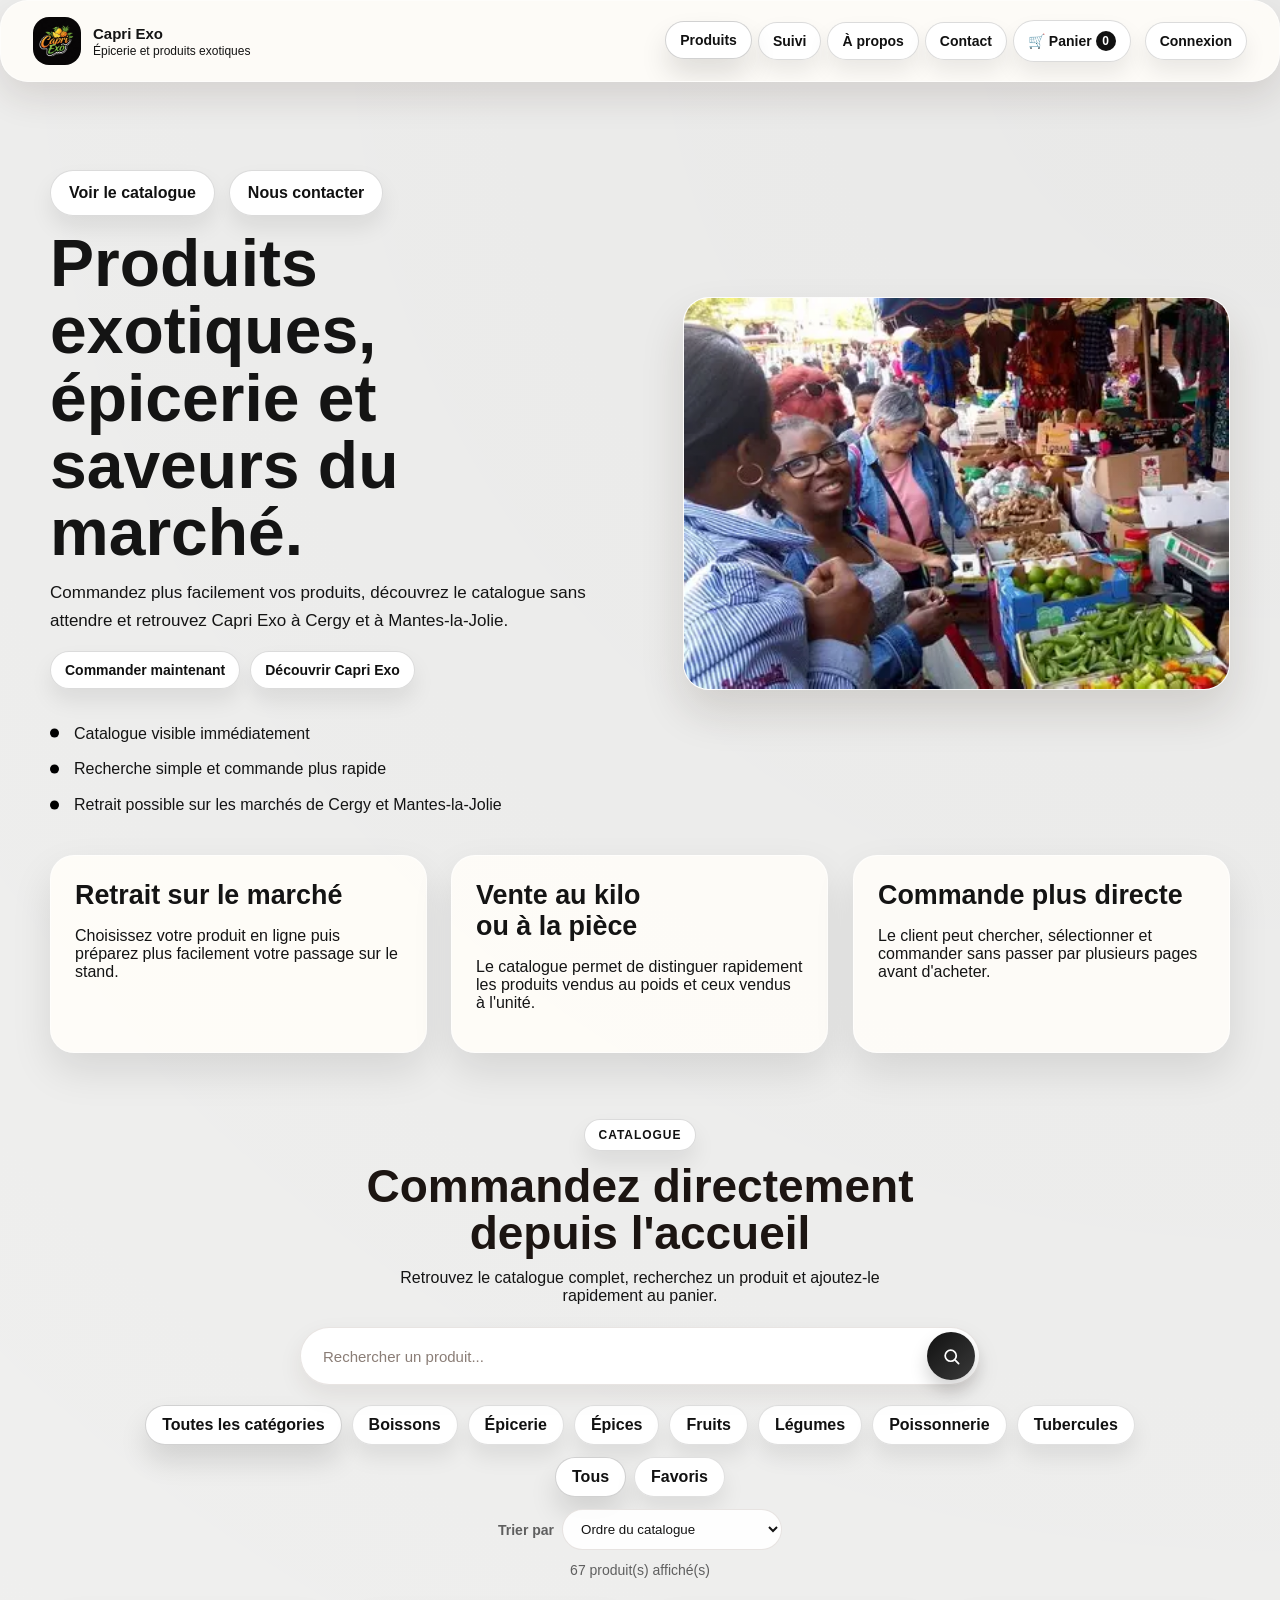
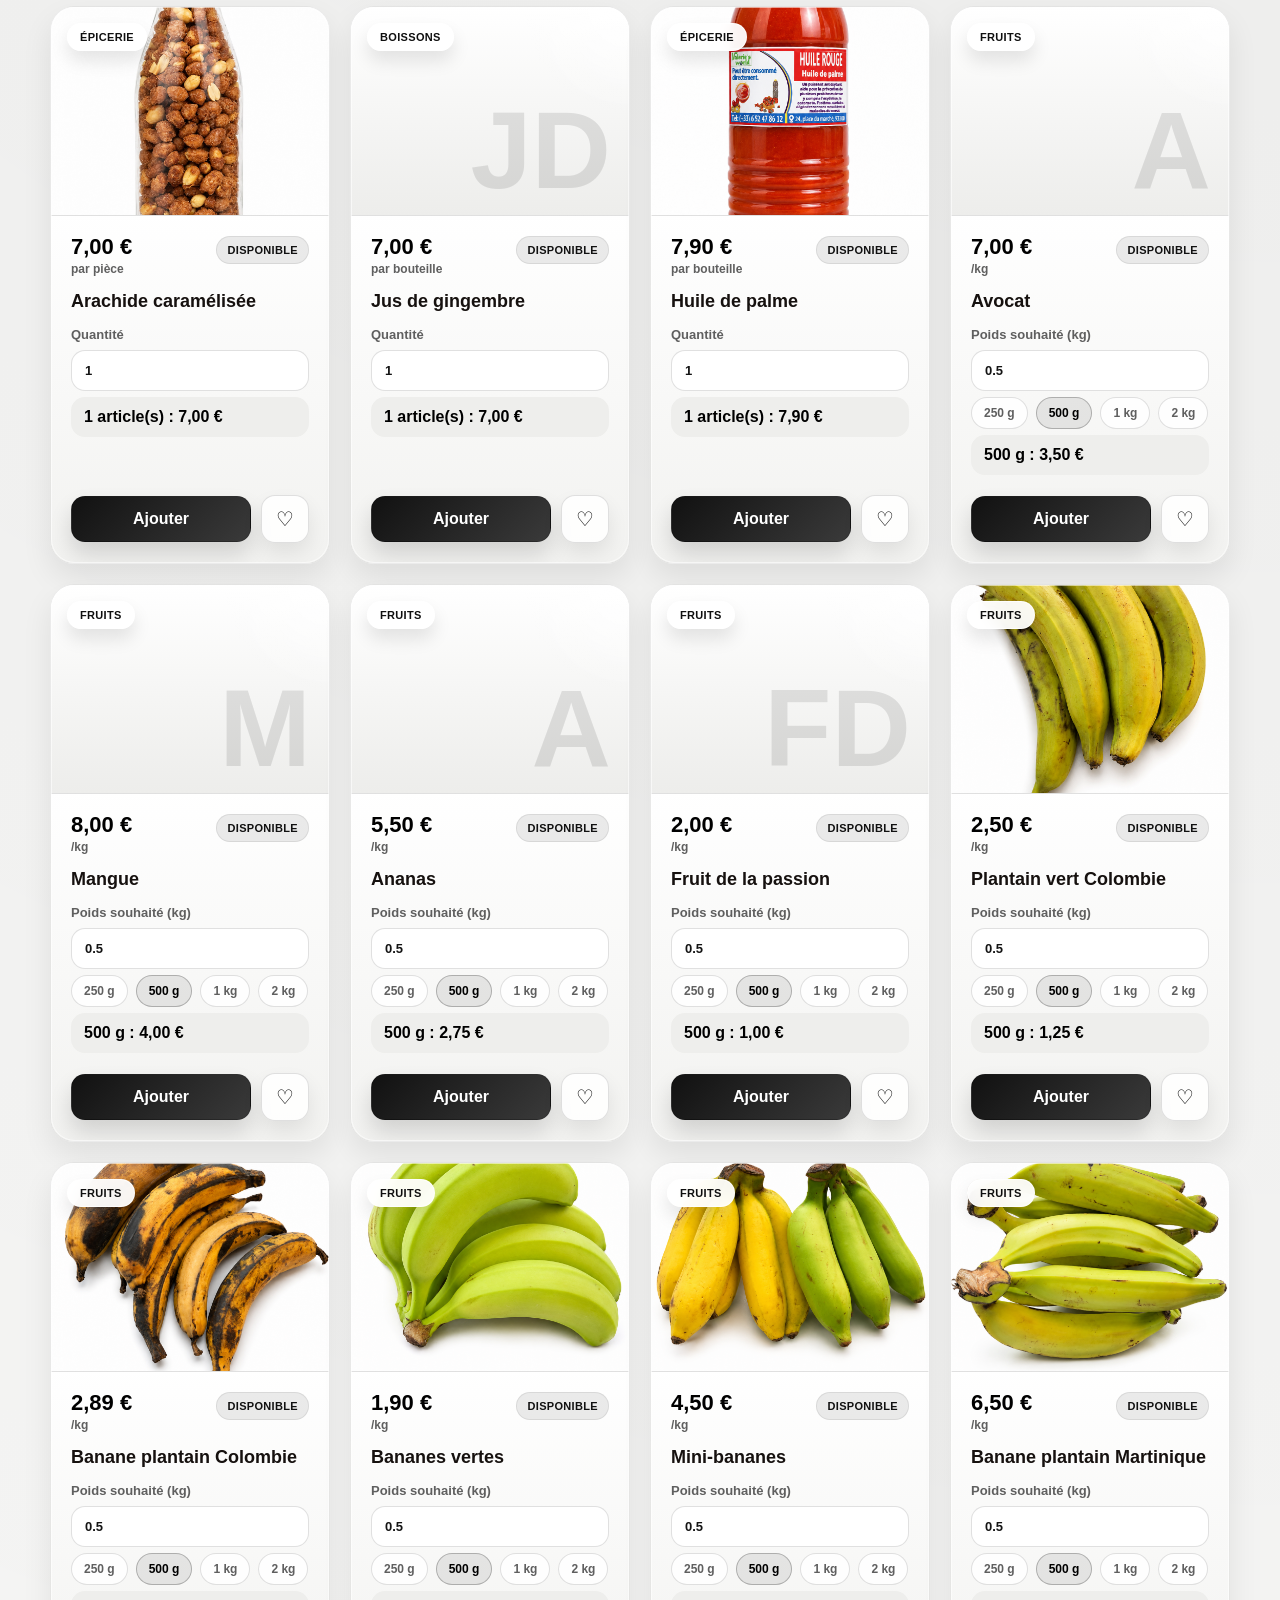
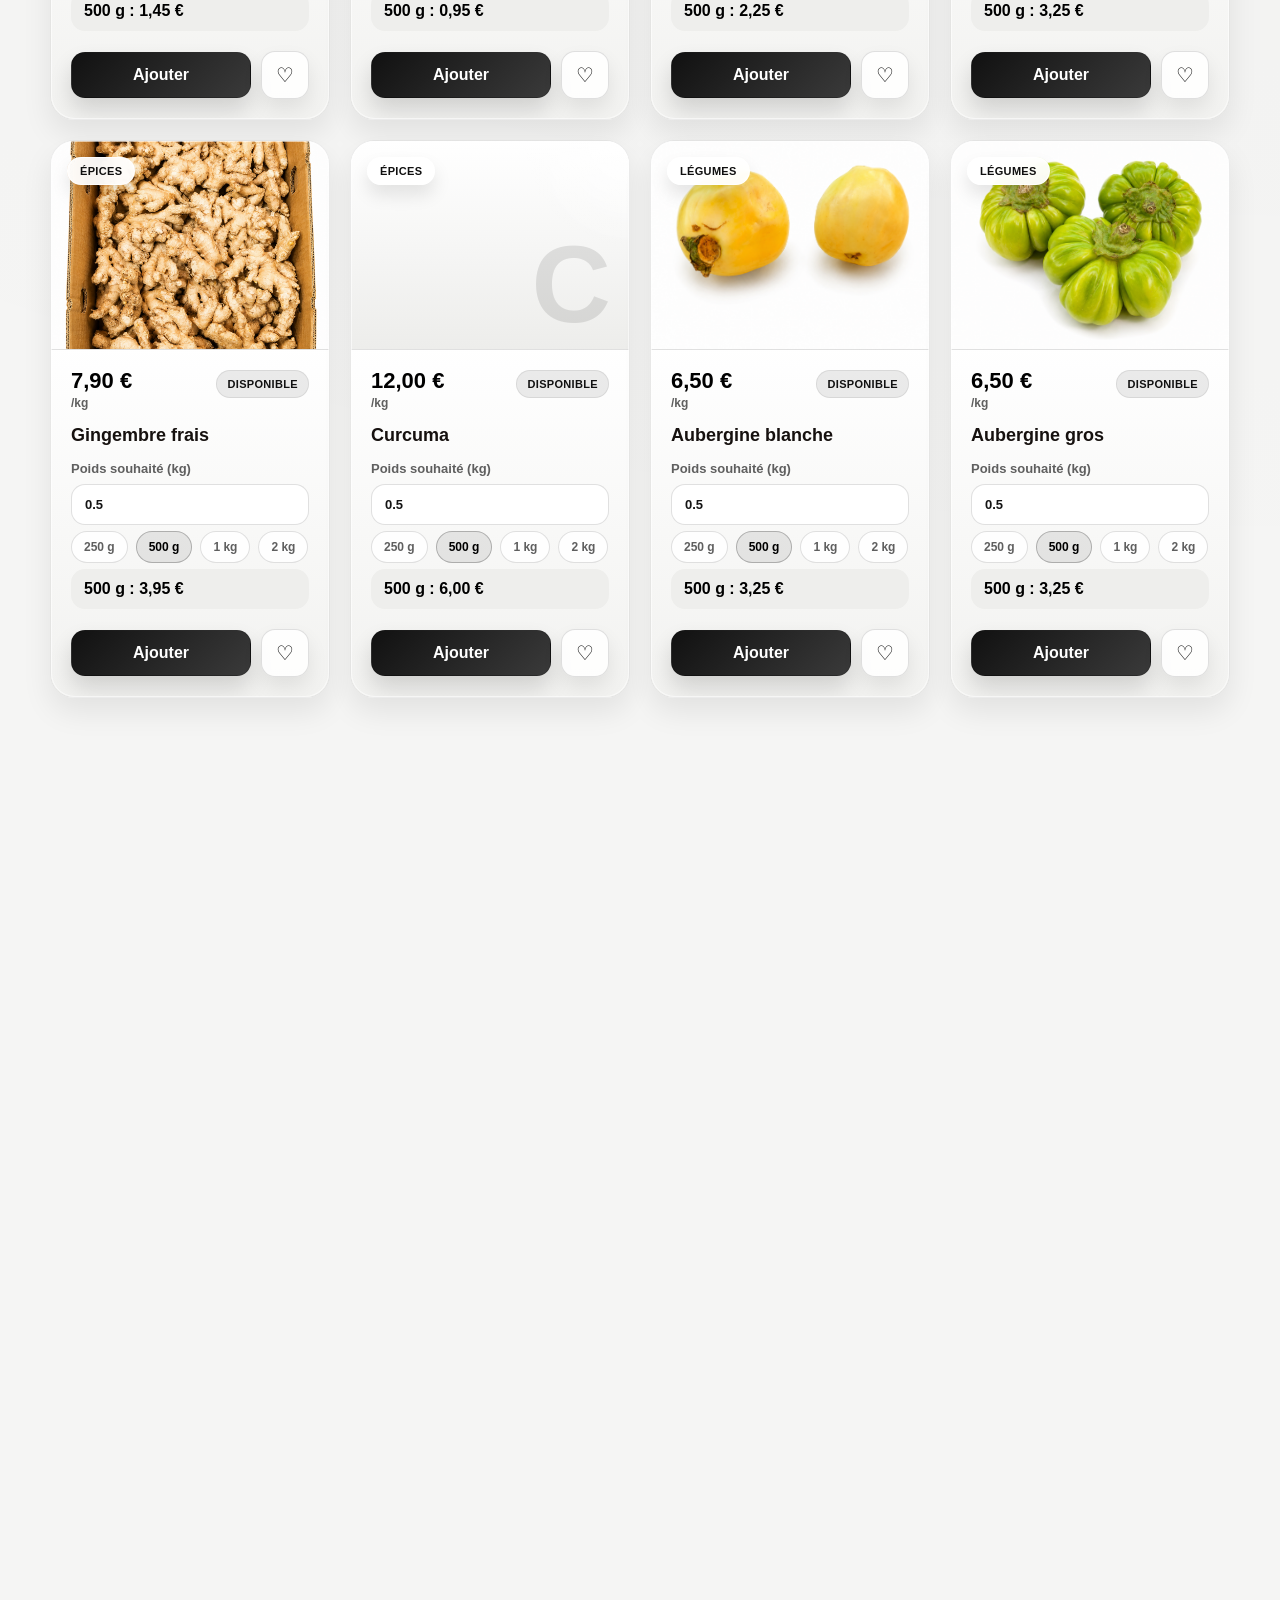
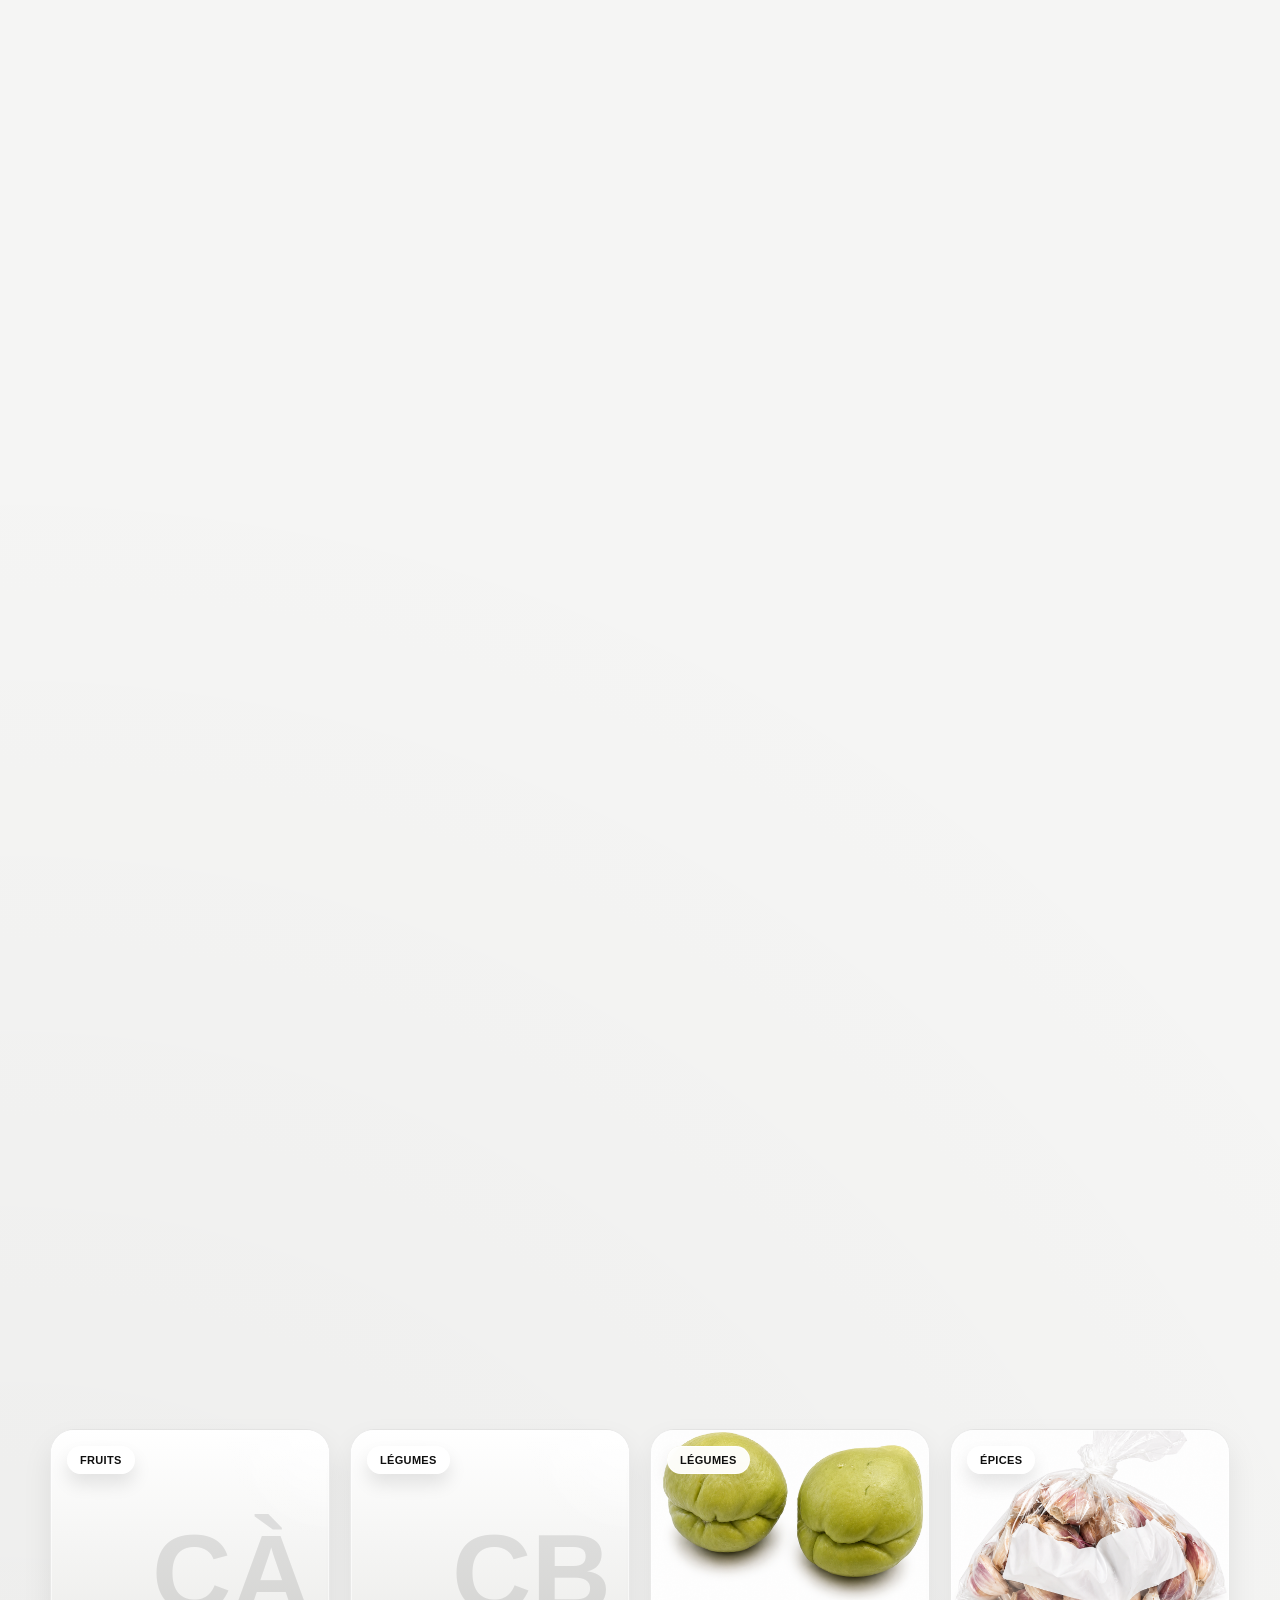
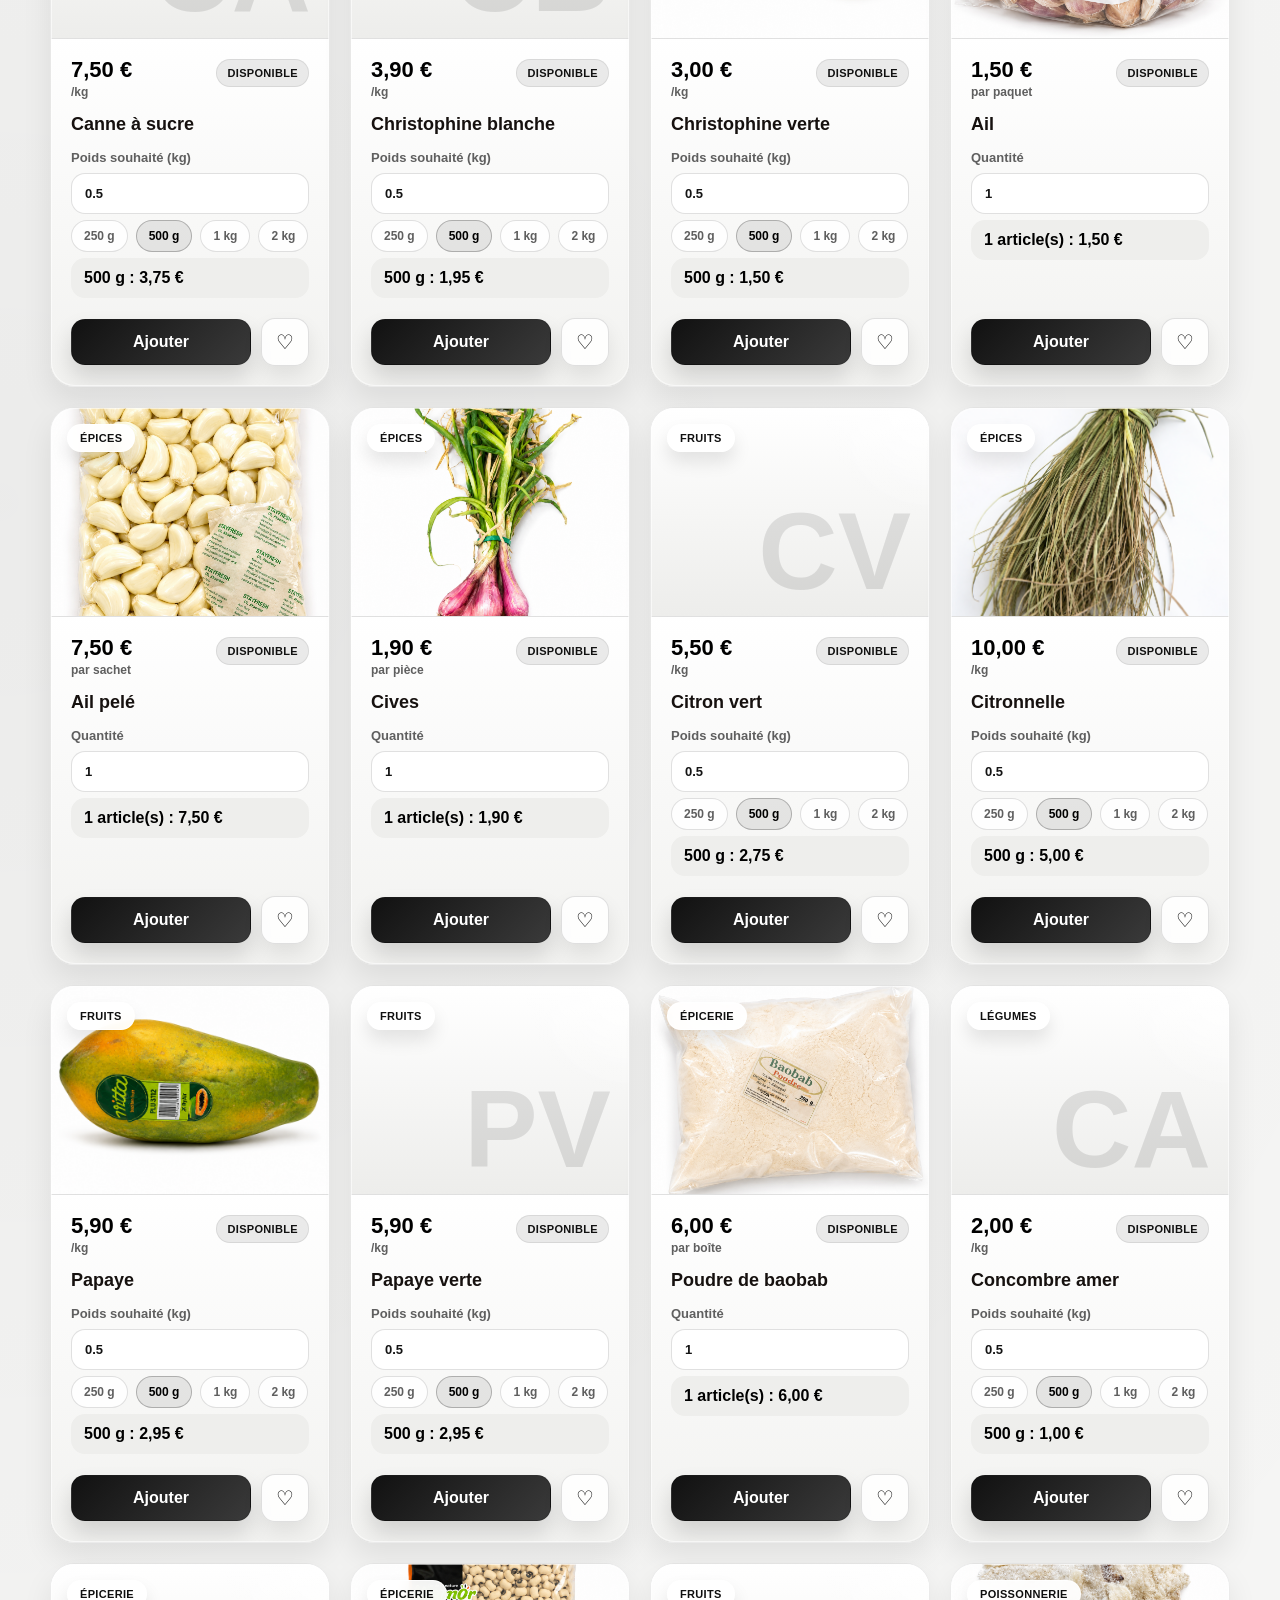
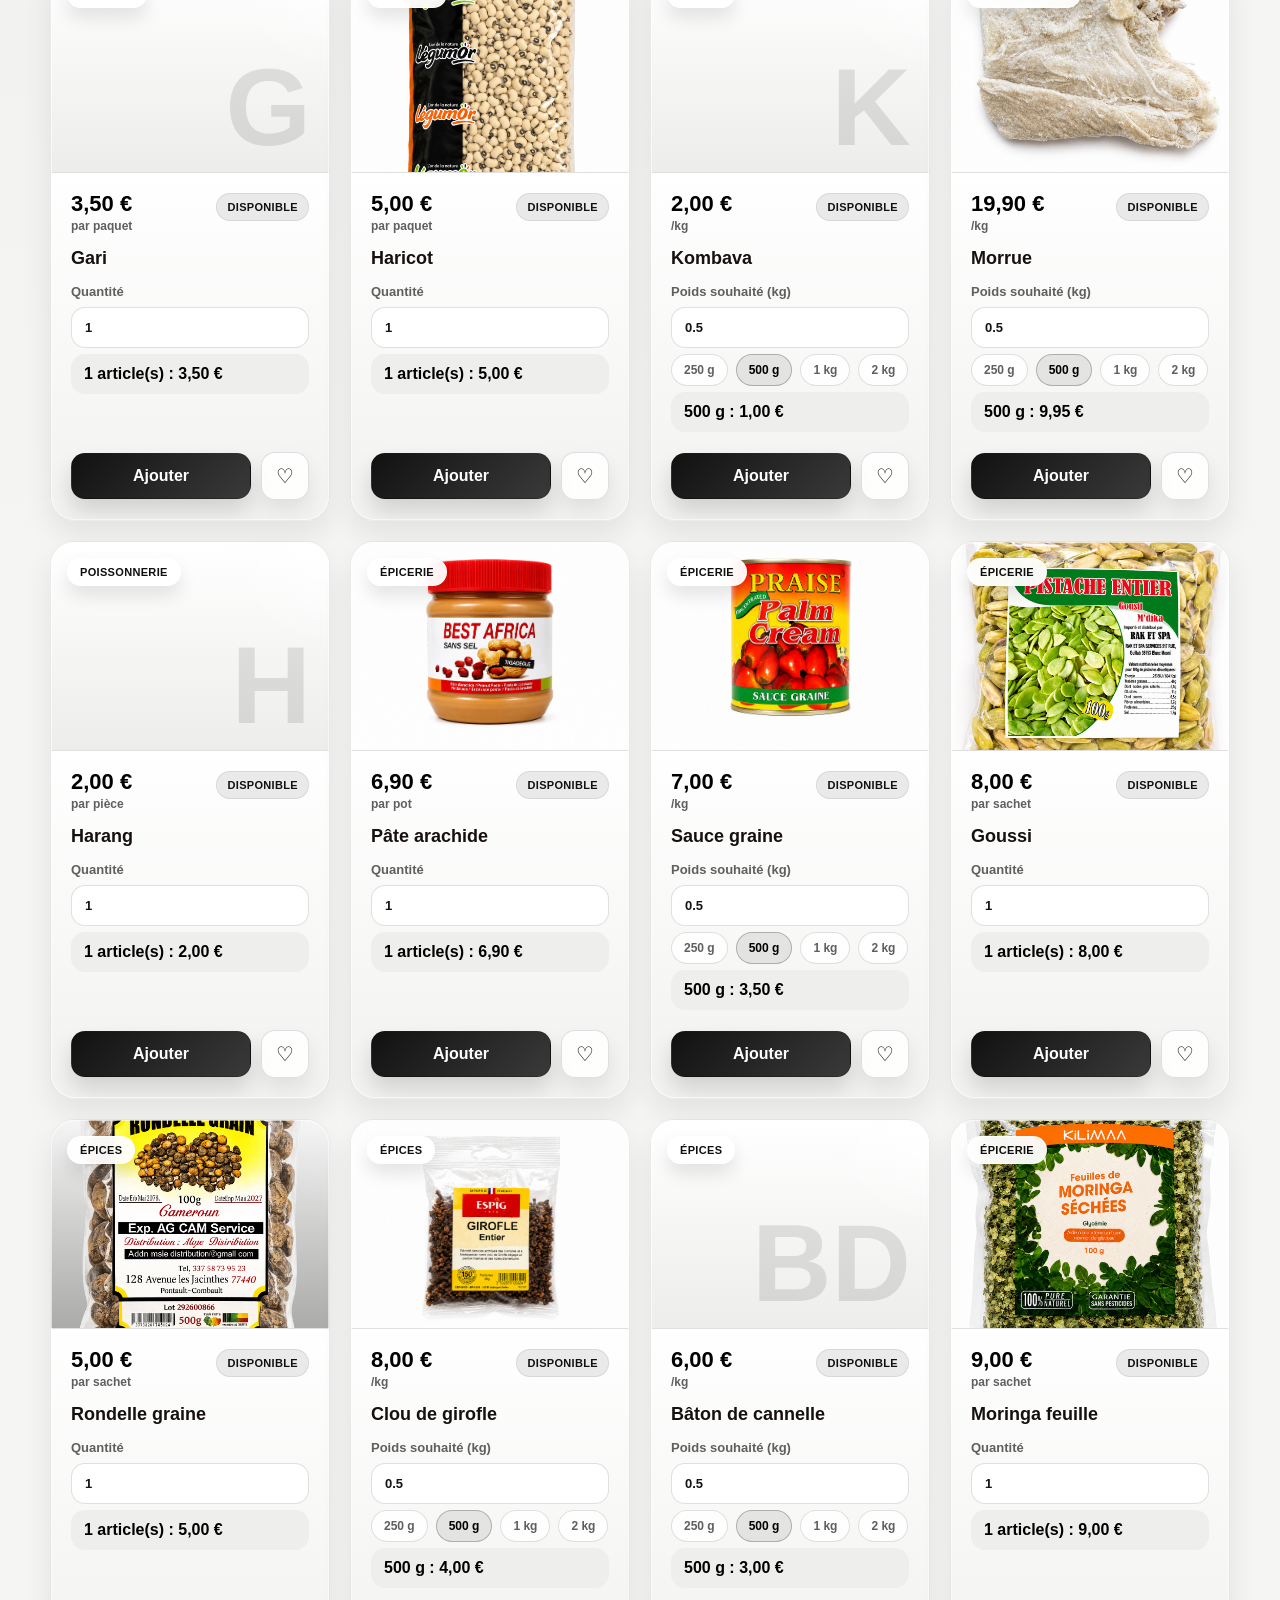
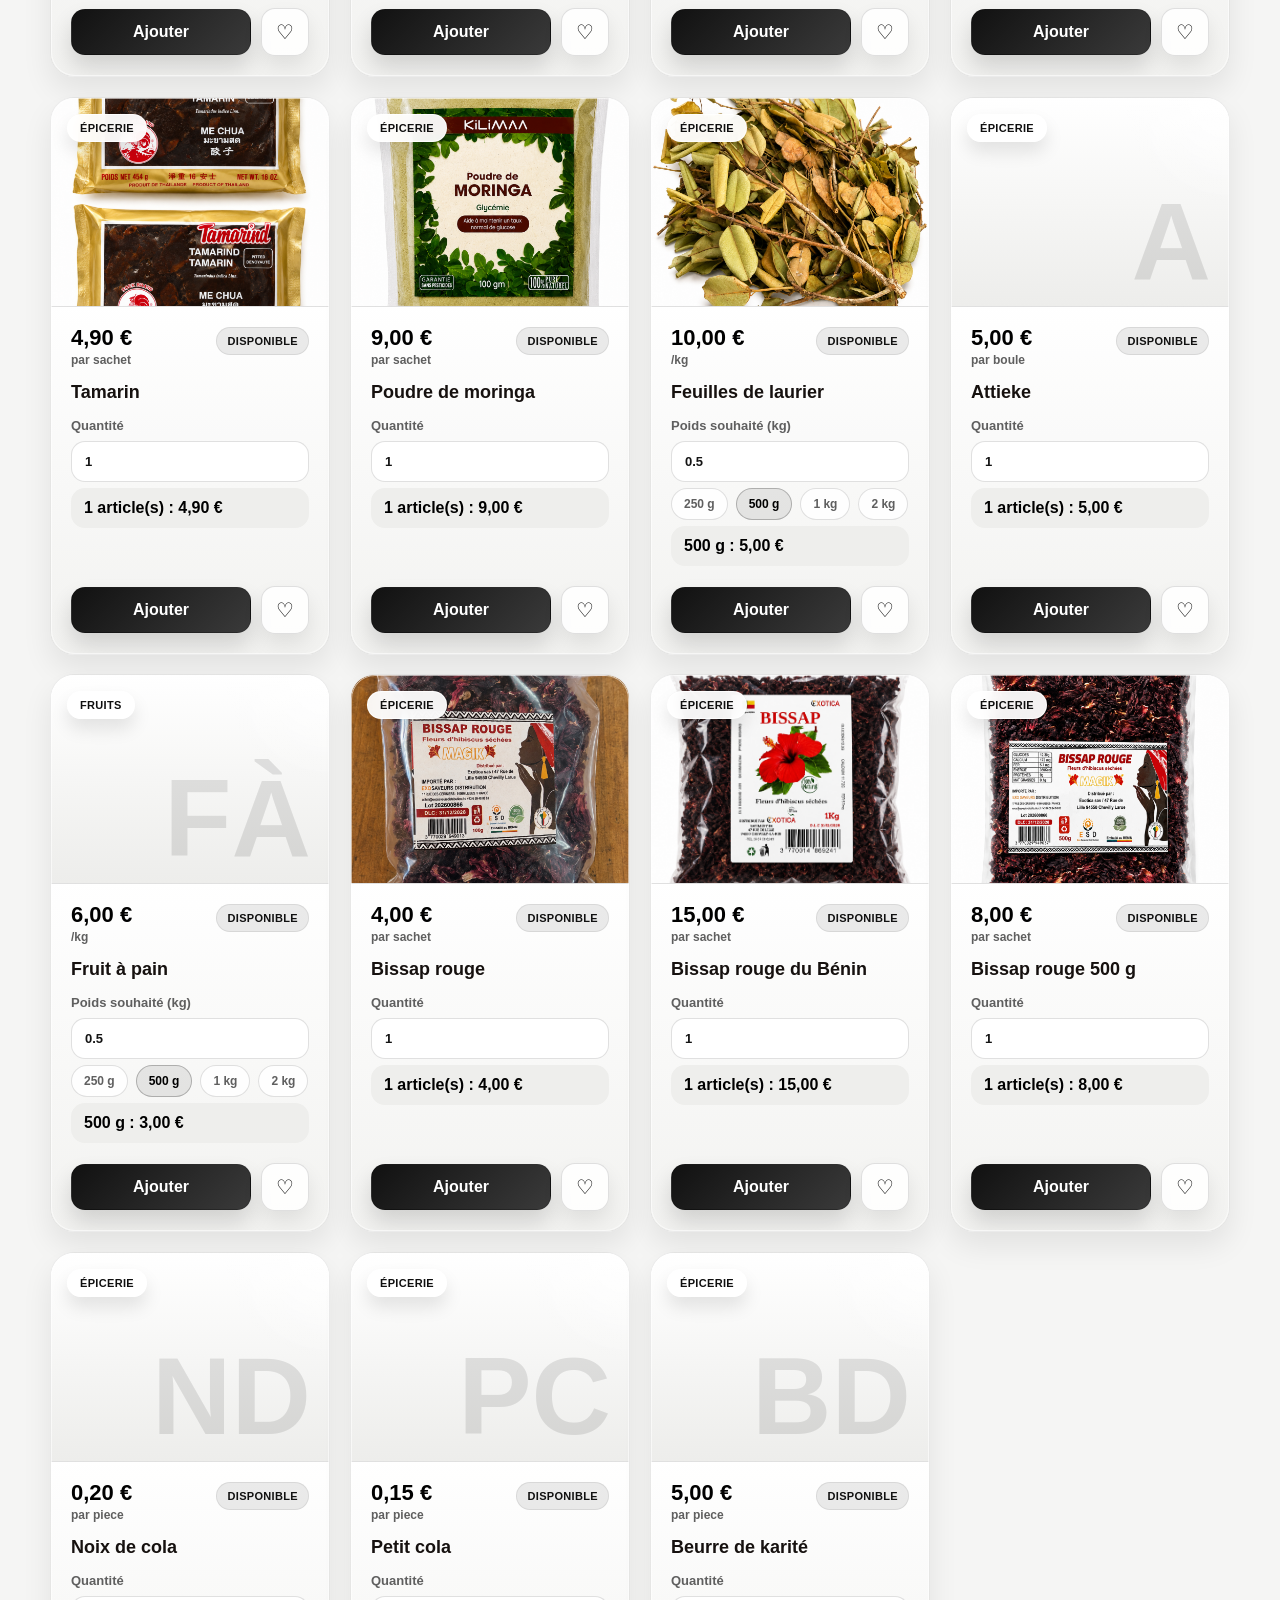
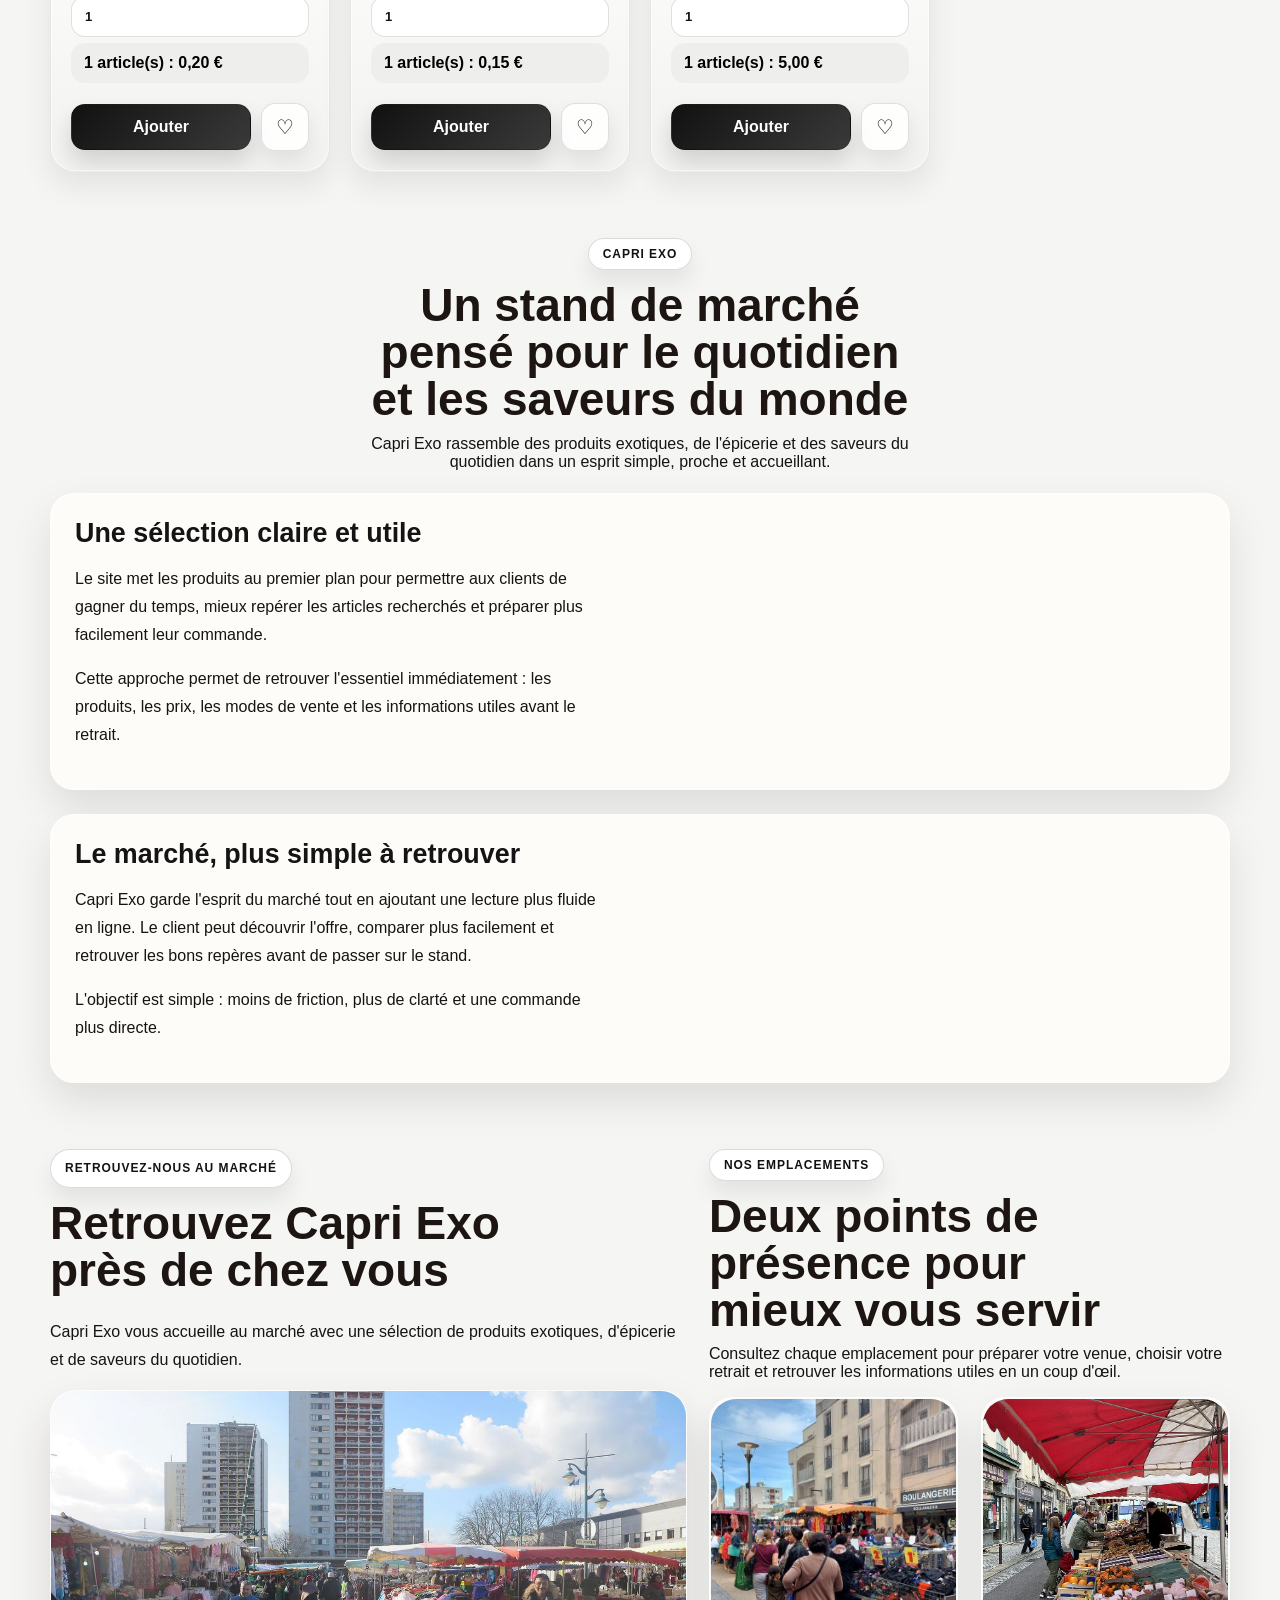
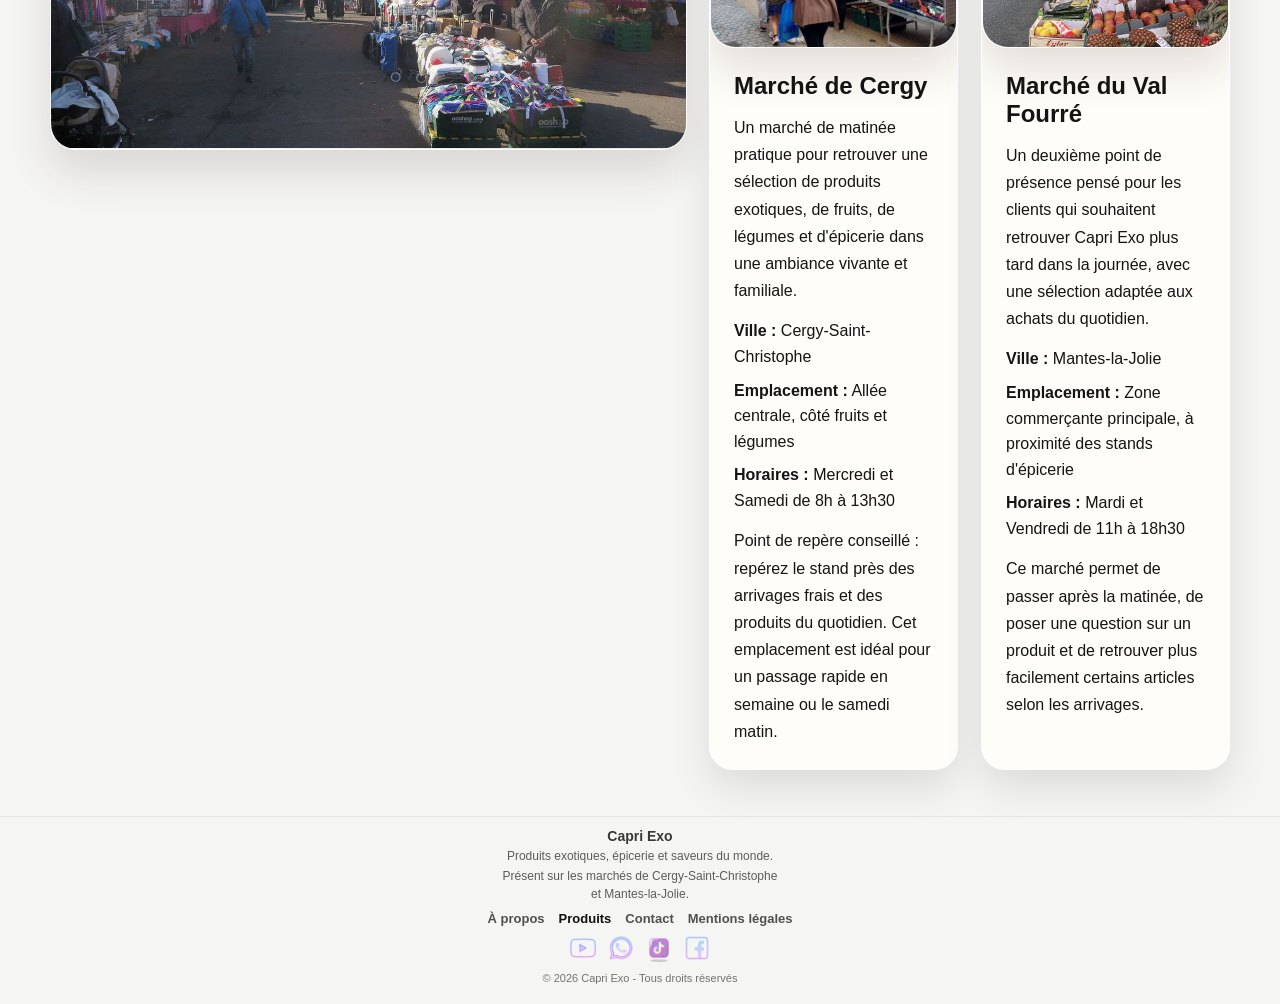
==== commit 2807c69c: "Ajoute une page de contact WhatsApp" ====
--- a/index.html
+++ b/index.html
@@ -219,7 +219,7 @@
         <a href="https://www.youtube.com" target="_blank" rel="noopener noreferrer" aria-label="YouTube">
           <img src="images/youtubelogo.png" alt="YouTube">
         </a>
-        <a href="https://www.whatsapp.com" target="_blank" rel="noopener noreferrer" aria-label="WhatsApp">
+        <a href="whatsapp.html" aria-label="WhatsApp et téléphone">
           <img src="images/whatapplogo.png" alt="WhatsApp">
         </a>
         <a href="https://www.tiktok.com" target="_blank" rel="noopener noreferrer" aria-label="TikTok">
--- a/css/base.css
+++ b/css/base.css
@@ -44,6 +44,7 @@
   min-height: 100vh;
   display: flex;
   flex-direction: column;
+  overflow-x: hidden;
   font-family: Arial, sans-serif;
   background:
     radial-gradient(circle at top right, rgba(0, 0, 0, 0.05), transparent 28%),
@@ -59,24 +60,50 @@
   z-index: 5000;
   background: rgba(245, 245, 244, 0.94);
   pointer-events: none;
-  animation: pageReveal 0.65s ease forwards;
+  animation: pageReveal 0.38s cubic-bezier(0.22, 1, 0.36, 1) forwards;
 }
 
 body.page-leaving::before {
   animation: none;
-  opacity: 1;
-  visibility: visible;
+  opacity: 0;
+  visibility: hidden;
 }
 
 body .site-nav,
 body main,
 body .site-footer {
   opacity: 0;
-  transform: translateY(18px);
-  animation: contentReveal 0.7s ease forwards;
+  animation: contentReveal 0.42s cubic-bezier(0.22, 1, 0.36, 1) forwards;
 }
 
 body .site-nav {
-  transform: translateY(-12px);
-  animation-duration: 0.6s;
+  transform: translate3d(0, -10px, 0);
+  animation-duration: 0.36s;
 }
+
+body main {
+  transform: translate3d(22px, 0, 0);
+}
+
+body .site-footer {
+  transform: translate3d(0, 10px, 0);
+}
+
+main {
+  min-height: 72vh;
+  flex: 1 0 auto;
+}
+
+a {
+  color: inherit;
+}
+
+button,
+input,
+textarea {
+  font: inherit;
+}
+
+img {
+  max-width: 100%;
+}
--- a/css/components.css
+++ b/css/components.css
@@ -43,6 +43,25 @@
 .filter-button:hover,
 .add-button:hover {
   transform: translateY(-2px);
+}
+
+.search-box button,
+.button,
+.icon-button,
+.filter-button,
+.add-button,
+.weight-chip {
+  touch-action: manipulation;
+}
+
+.search-box button:not(:disabled):active,
+.button:not(:disabled):active,
+.icon-button:not(:disabled):active,
+.filter-button:not(:disabled):active,
+.add-button:not(:disabled):active,
+.weight-chip:not(:disabled):active {
+  transform: translateY(0) scale(0.98);
+  transition-duration: 0.08s;
 }
 
 .button-primary {
--- a/css/products.css
+++ b/css/products.css
@@ -85,6 +85,12 @@
   border: 1px solid rgba(0, 0, 0, 0.08);
   background: rgba(0, 0, 0, 0.04);
   color: #1c1c1c;
+}
+
+.product-tag.tag-rare {
+  border-color: #111111;
+  background: #111111;
+  color: #ffffff;
 }
 
 .tag-nouveau {
@@ -248,6 +254,7 @@
 }
 
 .detail-media {
+  grid-area: media;
   position: sticky;
   top: 118px;
   min-height: 560px;
@@ -358,6 +365,21 @@
   align-items: flex-start;
   justify-content: space-between;
   gap: 10px;
+}
+
+.product-stock-status {
+  display: flex;
+  flex-direction: column;
+  align-items: flex-end;
+  gap: 6px;
+}
+
+.stock-quantity {
+  color: var(--text);
+  font-size: 11px;
+  font-weight: 700;
+  line-height: 1.3;
+  text-align: right;
 }
 
 .price-block {
@@ -578,14 +600,16 @@
 .product-detail {
   display: grid;
   grid-template-columns: 0.9fr 1.1fr;
+  grid-template-areas: "media purchase";
   gap: 30px;
   align-items: start;
 }
 
 .product-info {
-  display: grid;
-  gap: 20px;
-  padding: 32px;
+  grid-area: purchase;
+  display: grid;
+  gap: 18px;
+  padding: 28px;
   border: 1px solid rgba(0, 0, 0, 0.08);
   border-radius: 26px;
   background:
@@ -615,16 +639,11 @@
   line-height: 1.15;
 }
 
-.detail-meta-stack {
-  display: grid;
-  gap: 12px;
-}
-
 .detail-grid {
   display: grid;
   grid-template-columns: repeat(2, minmax(0, 1fr));
   gap: 16px;
-  margin: 8px 0 0;
+  margin: 0;
 }
 
 .detail-grid article {
@@ -683,24 +702,59 @@
   line-height: 1.8;
 }
 
+.product-information {
+  display: grid;
+  gap: 24px;
+  margin-top: 8px;
+  padding-top: 34px;
+  border-top: 1px solid rgba(0, 0, 0, 0.1);
+}
+
+.product-information-head {
+  display: grid;
+  gap: 10px;
+  max-width: 780px;
+}
+
+.product-information-head h2 {
+  margin: 0;
+  color: var(--primary-dark);
+  font-size: 32px;
+  line-height: 1.2;
+}
+
+.product-information-head .detail-tag-row {
+  margin-top: 4px;
+}
+
 .detail-purchase-panel {
   display: grid;
   gap: 16px;
-  margin-top: 8px;
-  padding: 22px;
-  border: 1px solid rgba(0, 0, 0, 0.08);
+  margin-top: 0;
+  padding: 20px;
+  border: 1px solid rgba(0, 0, 0, 0.12);
   border-radius: 20px;
-  background: linear-gradient(180deg, rgba(255, 255, 255, 0.98), rgba(242, 242, 240, 0.96));
-  box-shadow: 0 16px 30px rgba(0, 0, 0, 0.05);
+  background: #ffffff;
+  box-shadow: 0 14px 28px rgba(0, 0, 0, 0.06);
+}
+
+.detail-purchase-heading {
+  display: grid;
+  gap: 5px;
+}
+
+.detail-purchase-heading p:last-child {
+  margin: 0;
+  color: var(--muted);
+  font-size: 13px;
+  line-height: 1.5;
 }
 
 .detail-purchase-title {
   margin: 0;
   color: var(--primary-dark);
-  font-size: 15px;
+  font-size: 18px;
   font-weight: 800;
-  letter-spacing: 0.04em;
-  text-transform: uppercase;
 }
 
 .detail-purchase-panel .quantity-control {
@@ -728,14 +782,29 @@
 }
 
 .detail-actions {
+  display: grid;
+  grid-template-columns: repeat(2, minmax(0, 1fr));
   margin-top: 4px;
   padding-top: 10px;
   border-top: 1px solid rgba(0, 0, 0, 0.08);
-  flex-wrap: wrap;
 }
 
 .detail-actions .button {
+  width: 100%;
   min-height: 52px;
+}
+
+.detail-purchase-panel .button-primary {
+  border-color: #111111;
+  background: #111111;
+  color: #ffffff;
+  box-shadow: 0 12px 22px rgba(0, 0, 0, 0.16);
+}
+
+.detail-purchase-panel .button-primary:hover {
+  border-color: #252525;
+  background: #252525;
+  color: #ffffff;
 }
 
 .related-section {
--- a/css/footer.css
+++ b/css/footer.css
@@ -134,3 +134,8 @@
   line-height: 1.5;
   opacity: 0.58;
 }
+
+/* Barre d'accès rapide affichée uniquement sur mobile dans la zone produits. */
+.mobile-product-dock {
+  display: none;
+}
--- a/css/animations.css
+++ b/css/animations.css
@@ -16,7 +16,7 @@
 @keyframes contentReveal {
   to {
     opacity: 1;
-    transform: translateY(0);
+    transform: translate3d(0, 0, 0);
   }
 }
 
@@ -33,15 +33,87 @@
   }
 }
 
+@keyframes mobileDockReveal {
+  from {
+    opacity: 0;
+    transform: translate3d(0, 16px, 0);
+  }
+
+  to {
+    opacity: 1;
+    transform: translate3d(0, 0, 0);
+  }
+}
+
+/* Transitions communes à toutes les pages. */
+body main {
+  animation-delay: 0.02s;
+}
+
+body .site-footer {
+  animation-delay: 0.04s;
+}
+
+body.page-leaving .site-nav,
+body.page-leaving main,
+body.page-leaving .site-footer {
+  animation: none;
+  opacity: 0;
+  transition:
+    opacity 0.16s ease,
+    transform 0.16s ease;
+}
+
+body.page-leaving .site-nav {
+  transform: translate3d(0, -5px, 0);
+}
+
+body.page-leaving main {
+  transform: translate3d(-14px, 0, 0);
+}
+
+body.page-leaving .site-footer {
+  transform: translate3d(0, 5px, 0);
+}
+
+body.page-leaving .mobile-product-dock {
+  opacity: 0;
+  transform: translate3d(0, 12px, 0);
+  transition: opacity 0.16s ease, transform 0.16s ease;
+}
+
+.reveal-on-scroll.reveal-ready {
+  --reveal-y: 18px;
+  --reveal-scale: 0.996;
+  opacity: 0;
+  transform: translate3d(0, var(--reveal-y), 0) scale(var(--reveal-scale));
+  transition:
+    opacity 0.42s cubic-bezier(0.22, 1, 0.36, 1),
+    transform 0.42s cubic-bezier(0.22, 1, 0.36, 1);
+  transition-delay: var(--reveal-delay, 0ms);
+  will-change: opacity, transform;
+  backface-visibility: hidden;
+}
+
+.reveal-on-scroll.reveal-ready.is-visible {
+  opacity: 1;
+  transform: translate3d(0, 0, 0) scale(1);
+}
+
+.reveal-card.reveal-ready {
+  --reveal-y: 12px;
+  --reveal-scale: 0.998;
+}
+
 @media (prefers-reduced-motion: reduce) {
   html {
     scroll-behavior: auto;
   }
 
-  body::before,
   body .site-nav,
   body main,
   body .site-footer,
+  .mobile-product-dock,
   .reveal-on-scroll.reveal-ready,
   .photo-frame::before {
     animation: none;
@@ -49,9 +121,16 @@
     transform: none;
   }
 
+  body::before {
+    animation: none;
+    opacity: 0;
+    visibility: hidden;
+  }
+
   body.page-leaving .site-nav,
   body.page-leaving main,
   body.page-leaving .site-footer,
+  body.page-leaving .mobile-product-dock,
   .reveal-on-scroll.reveal-ready {
     transition: none;
   }
--- a/css/responsive.css
+++ b/css/responsive.css
@@ -20,6 +20,12 @@
   .cart-layout,
   .product-detail {
     grid-template-columns: 1fr;
+  }
+
+  .product-detail {
+    grid-template-areas:
+      "purchase"
+      "media";
   }
 
   .detail-media {
@@ -333,8 +339,13 @@
   }
 
   .detail-media {
-    min-height: 400px;
+    min-height: 340px;
     padding: 22px;
+  }
+
+  .product-information {
+    gap: 20px;
+    padding-top: 28px;
   }
 
   .product-subtitle {
@@ -364,6 +375,110 @@
   .summary-total {
     flex-direction: column;
     align-items: flex-start;
+  }
+
+  body.has-mobile-product-dock {
+    padding-bottom: calc(96px + env(safe-area-inset-bottom));
+  }
+
+  .mobile-product-dock {
+    position: fixed;
+    left: 8px;
+    right: 8px;
+    bottom: calc(8px + env(safe-area-inset-bottom));
+    z-index: 1900;
+    display: grid;
+    grid-template-columns: repeat(3, minmax(0, 1fr));
+    gap: 5px;
+    width: auto;
+    padding: 7px;
+    border: 1px solid rgba(0, 0, 0, 0.12);
+    border-radius: 20px;
+    background: rgba(255, 255, 255, 0.96);
+    box-shadow: 0 16px 34px rgba(0, 0, 0, 0.18);
+    backdrop-filter: blur(16px);
+    animation: mobileDockReveal 0.34s cubic-bezier(0.22, 1, 0.36, 1) both;
+  }
+
+  .mobile-dock-link {
+    position: relative;
+    min-width: 0;
+    min-height: 58px;
+    display: flex;
+    flex-direction: column;
+    align-items: center;
+    justify-content: center;
+    gap: 3px;
+    padding: 6px 4px;
+    border-radius: 14px;
+    color: #111111;
+    text-decoration: none;
+    touch-action: manipulation;
+    transition: background 0.18s ease, color 0.18s ease, transform 0.12s ease;
+  }
+
+  .mobile-dock-link:hover {
+    background: rgba(0, 0, 0, 0.05);
+    text-decoration: none;
+  }
+
+  .mobile-dock-link:active {
+    transform: scale(0.97);
+  }
+
+  .mobile-dock-link[aria-current="page"] {
+    background: #111111;
+    color: #ffffff;
+  }
+
+  .mobile-dock-icon {
+    position: relative;
+    width: 28px;
+    height: 28px;
+    display: inline-flex;
+    align-items: center;
+    justify-content: center;
+    font-size: 20px;
+    line-height: 1;
+  }
+
+  .mobile-dock-logo {
+    overflow: hidden;
+    border-radius: 8px;
+  }
+
+  .mobile-dock-logo img {
+    width: 100%;
+    height: 100%;
+    display: block;
+    object-fit: cover;
+  }
+
+  .mobile-dock-label {
+    overflow: hidden;
+    max-width: 100%;
+    font-size: 10px;
+    font-weight: 800;
+    line-height: 1.1;
+    text-overflow: ellipsis;
+    white-space: nowrap;
+  }
+
+  .mobile-dock-badge {
+    position: absolute;
+    top: -5px;
+    right: -8px;
+    min-width: 17px;
+    height: 17px;
+    margin: 0;
+    padding: 0 4px;
+    border: 2px solid #ffffff;
+    font-size: 9px;
+  }
+
+  .has-mobile-product-dock .back-to-top,
+  .has-mobile-product-dock .site-toast {
+    bottom: calc(92px + env(safe-area-inset-bottom));
   }
 
   .site-footer {
@@ -403,17 +518,23 @@
 
   .product-grid,
   .compact-grid {
-    grid-template-columns: 1fr;
+    grid-template-columns: repeat(2, minmax(0, 1fr));
+    gap: 10px;
+    align-items: start;
   }
 
   .about-gallery {
     grid-template-columns: 1fr;
   }
 
-  .hero-actions,
-  .detail-actions {
+  .hero-actions {
     flex-direction: column;
     align-items: stretch;
+  }
+
+  .detail-actions {
+    grid-template-columns: 1fr;
+    gap: 8px;
   }
 
   .brand-text small {
@@ -462,6 +583,83 @@
   .summary-card,
   .modal-card {
     gap: 16px;
+  }
+
+  .detail-page {
+    padding-top: 20px;
+  }
+
+  .back-link {
+    margin-bottom: 16px;
+  }
+
+  .product-info {
+    padding: 18px;
+    border-radius: 20px;
+  }
+
+  .product-info h1 {
+    font-size: 30px;
+    line-height: 1.12;
+  }
+
+  .product-copy-head {
+    gap: 7px;
+    padding-bottom: 14px;
+  }
+
+  .detail-status-row {
+    gap: 8px;
+    padding: 10px 12px;
+    border-radius: 13px;
+  }
+
+  .detail-availability-text {
+    font-size: 12px;
+  }
+
+  .detail-purchase-panel {
+    gap: 13px;
+    padding: 16px;
+    border-radius: 16px;
+  }
+
+  .detail-purchase-title {
+    font-size: 17px;
+  }
+
+  .detail-actions .button {
+    min-height: 48px;
+  }
+
+  .detail-media {
+    min-height: 280px;
+    aspect-ratio: 1 / 1;
+    padding: 16px;
+    border-radius: 20px;
+  }
+
+  .product-information {
+    gap: 18px;
+    padding-top: 24px;
+  }
+
+  .product-information-head h2 {
+    font-size: 26px;
+  }
+
+  .product-description-lead {
+    font-size: 14px;
+    line-height: 1.65;
+  }
+
+  .detail-grid {
+    gap: 10px;
+  }
+
+  .detail-grid article {
+    padding: 14px;
+    border-radius: 14px;
   }
 
   .hero-quick-links {
@@ -543,6 +741,178 @@
     width: 100%;
   }
 
+  /* Cartes du catalogue : image a gauche, titre et prix a droite sur mobile. */
+  .product-card {
+    display: grid;
+    grid-template-columns: 68px minmax(0, 1fr);
+    grid-template-rows: auto auto auto auto;
+    column-gap: 9px;
+    row-gap: 8px;
+    min-height: 0;
+    padding: 9px;
+    border-radius: 16px;
+    box-shadow: 0 8px 20px rgba(0, 0, 0, 0.08);
+  }
+
+  .product-card:hover {
+    transform: translateY(-3px);
+  }
+
+  .product-card .product-link {
+    grid-column: 1;
+    grid-row: 1 / span 2;
+    align-self: start;
+    border-radius: 12px;
+  }
+
+  .product-card .product-media {
+    aspect-ratio: 1 / 1;
+    padding: 5px;
+    border: 1px solid rgba(0, 0, 0, 0.08);
+    border-radius: 12px;
+  }
+
+  .product-card .product-media::after {
+    right: 8px;
+    bottom: 6px;
+    font-size: 34px;
+  }
+
+  .product-card .media-category {
+    display: none;
+  }
+
+  .product-card-body {
+    display: contents;
+  }
+
+  .product-card-body > .product-card-title {
+    grid-column: 2;
+    grid-row: 1;
+    align-self: end;
+    min-width: 0;
+  }
+
+  .product-card-body > .product-meta {
+    grid-column: 2;
+    grid-row: 2;
+    align-self: start;
+    min-width: 0;
+  }
+
+  .product-card-body > .quantity-control {
+    grid-column: 1 / -1;
+    grid-row: 3;
+  }
+
+  .product-card-body > .card-actions {
+    grid-column: 1 / -1;
+    grid-row: 4;
+  }
+
+  .product-card h3 {
+    min-height: 0;
+    font-size: 12px;
+    line-height: 1.2;
+  }
+
+  .product-card .product-tag-row {
+    display: none;
+  }
+
+  .product-card .product-meta {
+    flex-direction: column;
+    gap: 4px;
+  }
+
+  .product-card .product-stock-status {
+    align-items: flex-start;
+    gap: 3px;
+  }
+
+  .product-card .stock-quantity {
+    font-size: 9px;
+    text-align: left;
+  }
+
+  .product-card .price-block {
+    gap: 2px;
+  }
+
+  .product-card .price-tag {
+    font-size: 16px;
+  }
+
+  .product-card .unit-tag {
+    font-size: 10px;
+  }
+
+  .product-card .availability-badge {
+    max-width: 100%;
+    padding: 5px 7px;
+    overflow: hidden;
+    font-size: 8px;
+    letter-spacing: 0;
+    text-overflow: ellipsis;
+  }
+
+  .product-card .quantity-control {
+    gap: 5px;
+  }
+
+  .product-card .quantity-control label {
+    gap: 4px;
+    font-size: 10px;
+  }
+
+  .product-card .quantity-control input {
+    min-width: 0;
+    padding: 8px;
+    border-radius: 10px;
+    font-size: 16px;
+  }
+
+  .product-card .weight-shortcuts {
+    display: grid;
+    grid-template-columns: repeat(2, minmax(0, 1fr));
+    gap: 4px;
+  }
+
+  .product-card .weight-chip {
+    min-width: 0;
+    padding: 6px 2px;
+    font-size: 9px;
+  }
+
+  .product-card .price-preview {
+    padding: 7px;
+    border-radius: 9px;
+    font-size: 10px;
+    line-height: 1.35;
+  }
+
+  .product-card .card-actions {
+    gap: 6px;
+    padding-top: 2px;
+  }
+
+  .product-card .add-button {
+    width: auto;
+    min-width: 0;
+    min-height: 40px;
+    padding: 9px 6px;
+    border-radius: 10px;
+    font-size: 11px;
+  }
+
+  .product-card .icon-button {
+    flex: 0 0 40px;
+    width: 40px;
+    height: 40px;
+    border-radius: 10px;
+    font-size: 18px;
+  }
+
   .back-to-top {
     right: 14px;
     bottom: 18px;
@@ -564,3 +934,35 @@
     border-radius: 22px;
   }
 }
+@media (max-width: 760px) {
+  .whatsapp-page {
+    width: min(100% - 20px, 560px);
+    padding: 28px 0 48px;
+  }
+
+  .whatsapp-contact-shell {
+    grid-template-columns: 1fr;
+    min-height: 0;
+  }
+
+  .whatsapp-contact-visual {
+    min-height: 180px;
+    padding: 28px;
+  }
+
+  .whatsapp-contact-visual img {
+    width: min(170px, 48vw);
+  }
+
+  .whatsapp-contact-content {
+    padding: 28px 20px 32px;
+  }
+
+  .whatsapp-contact-actions {
+    width: 100%;
+  }
+
+  .whatsapp-contact-actions .button {
+    flex: 1 1 150px;
+  }
+}
